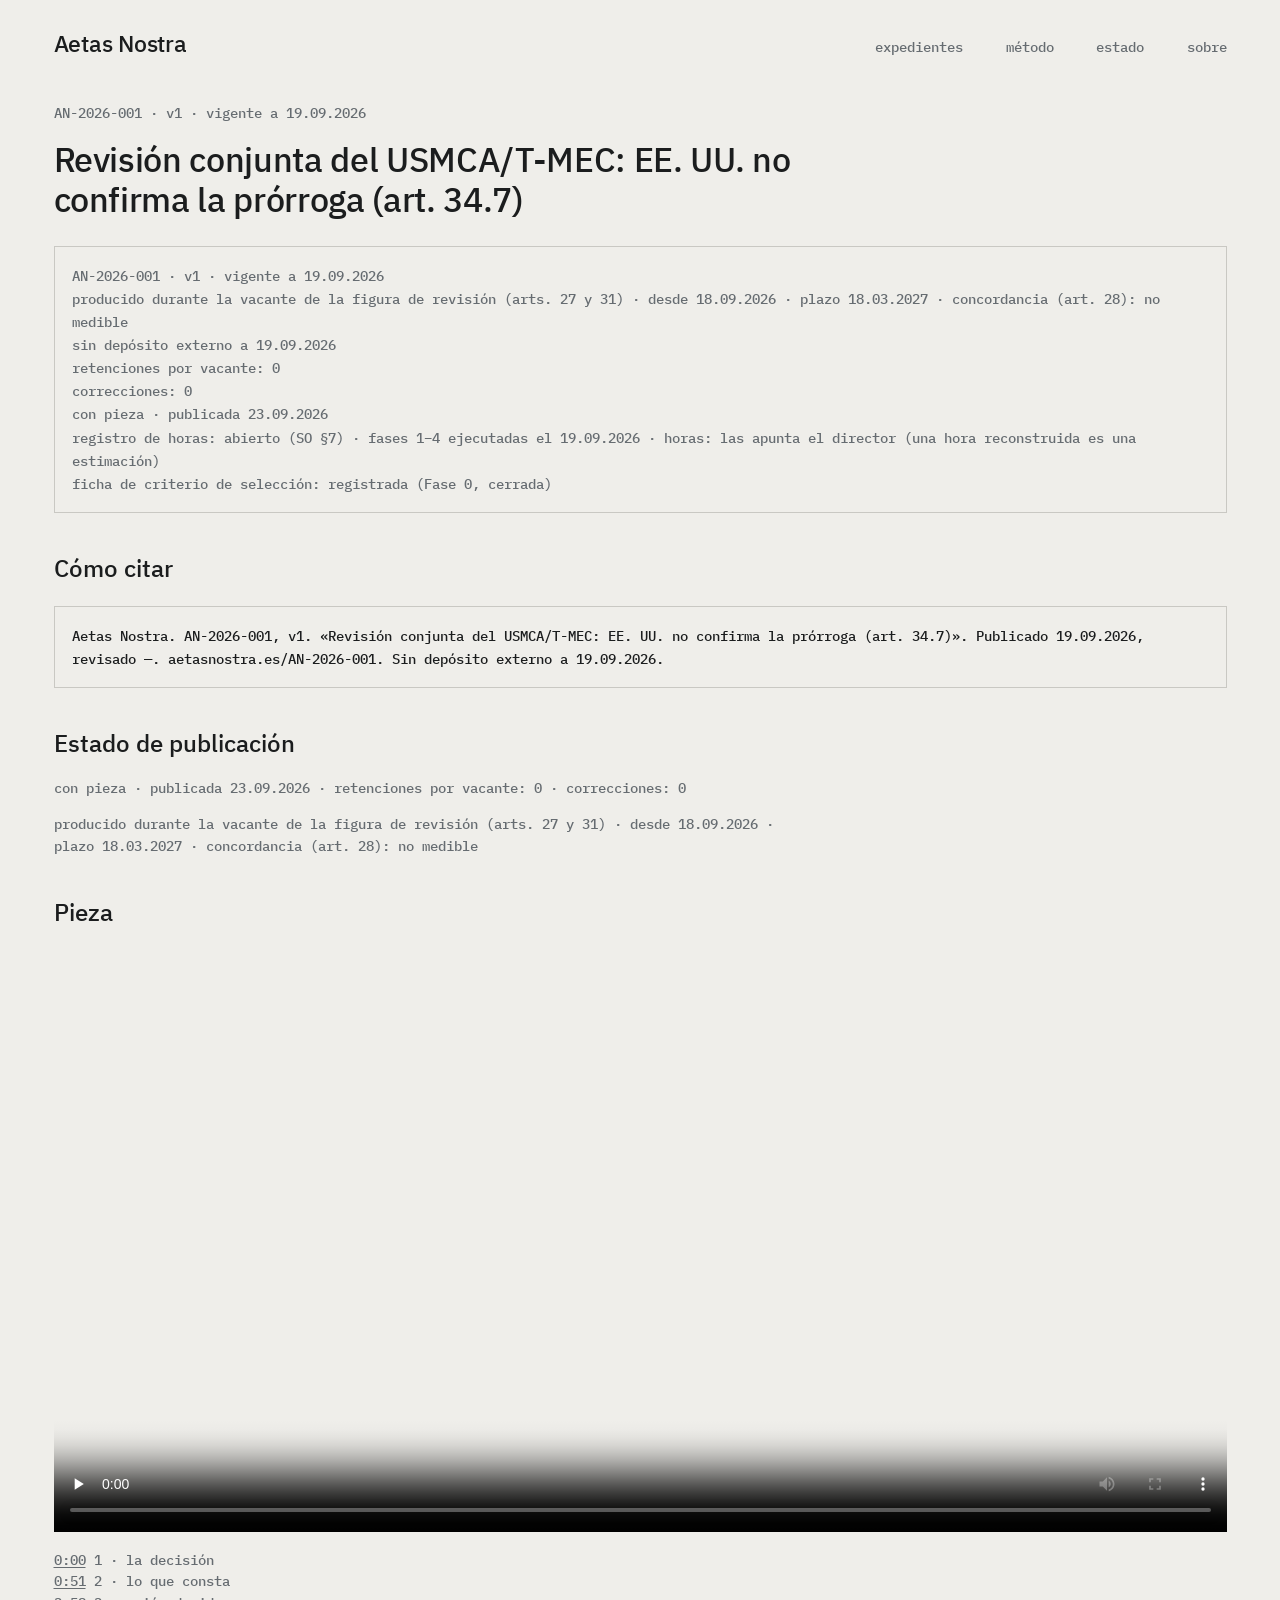
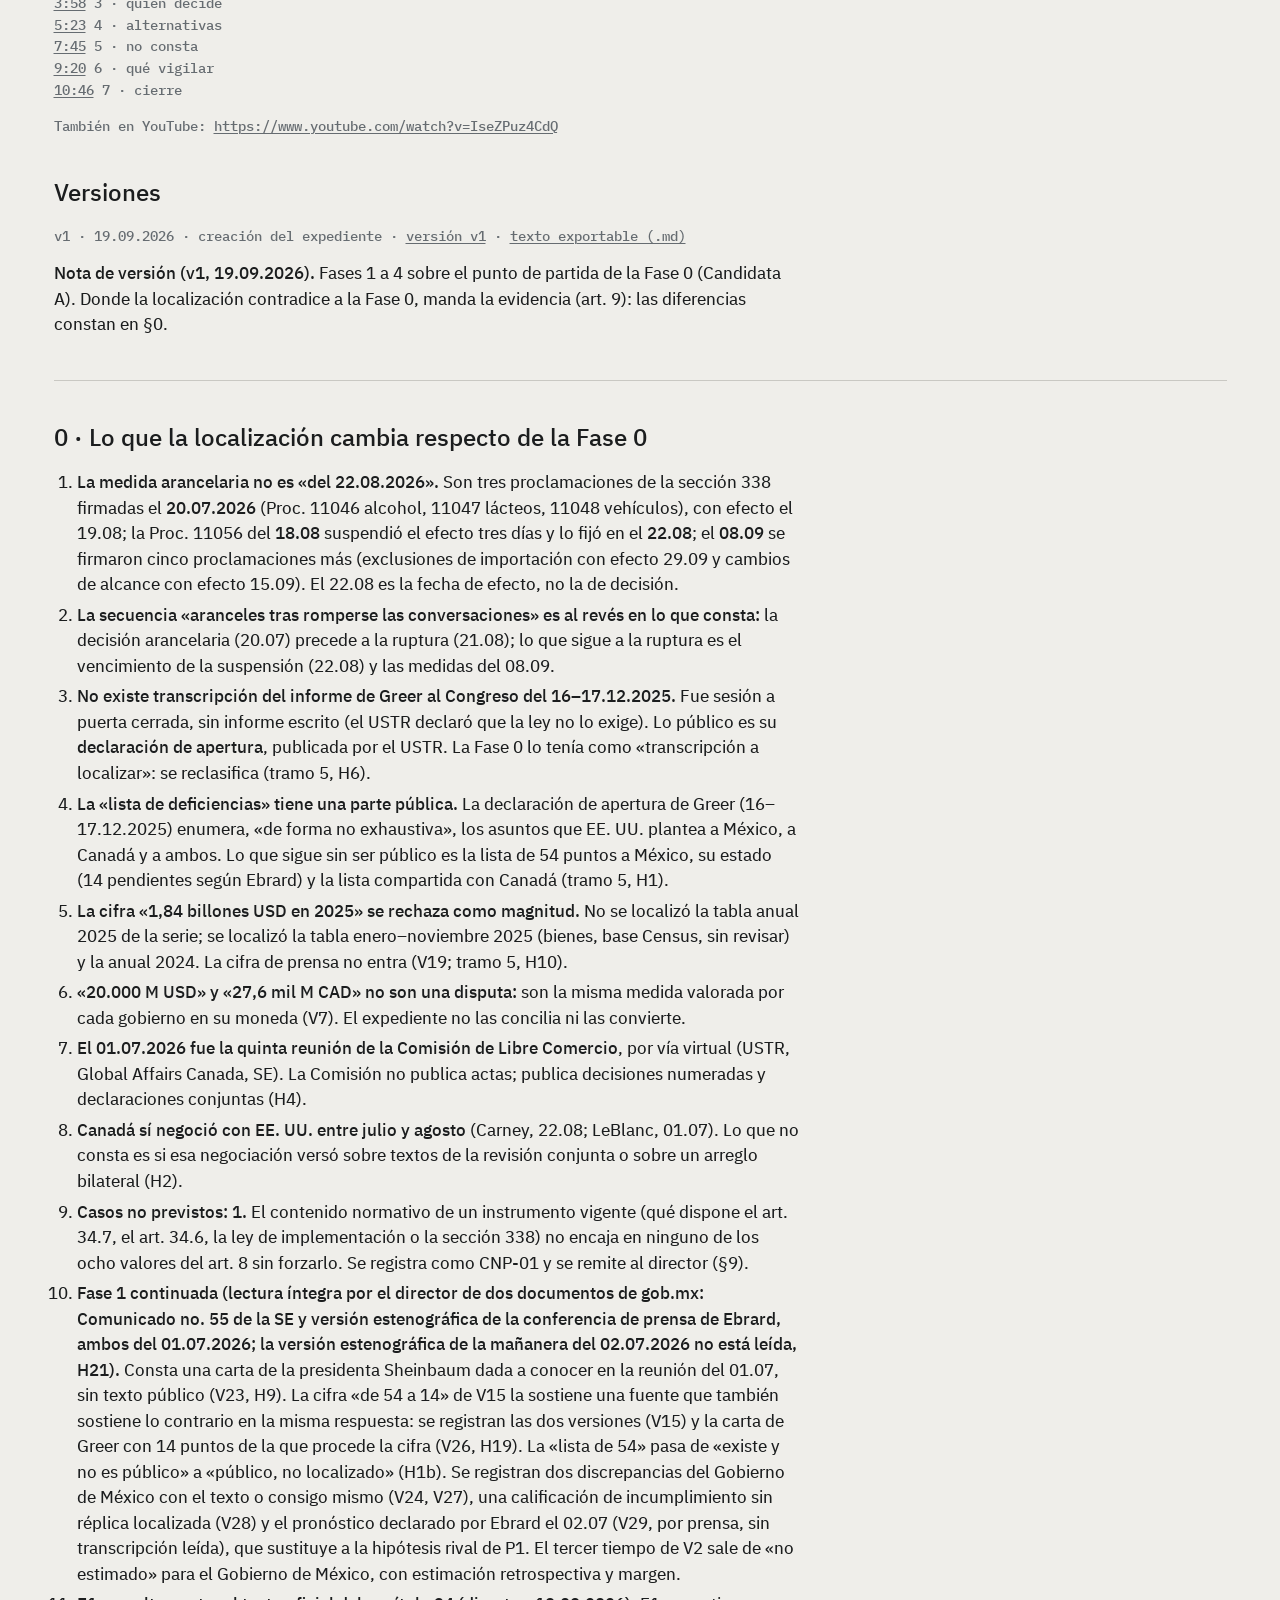
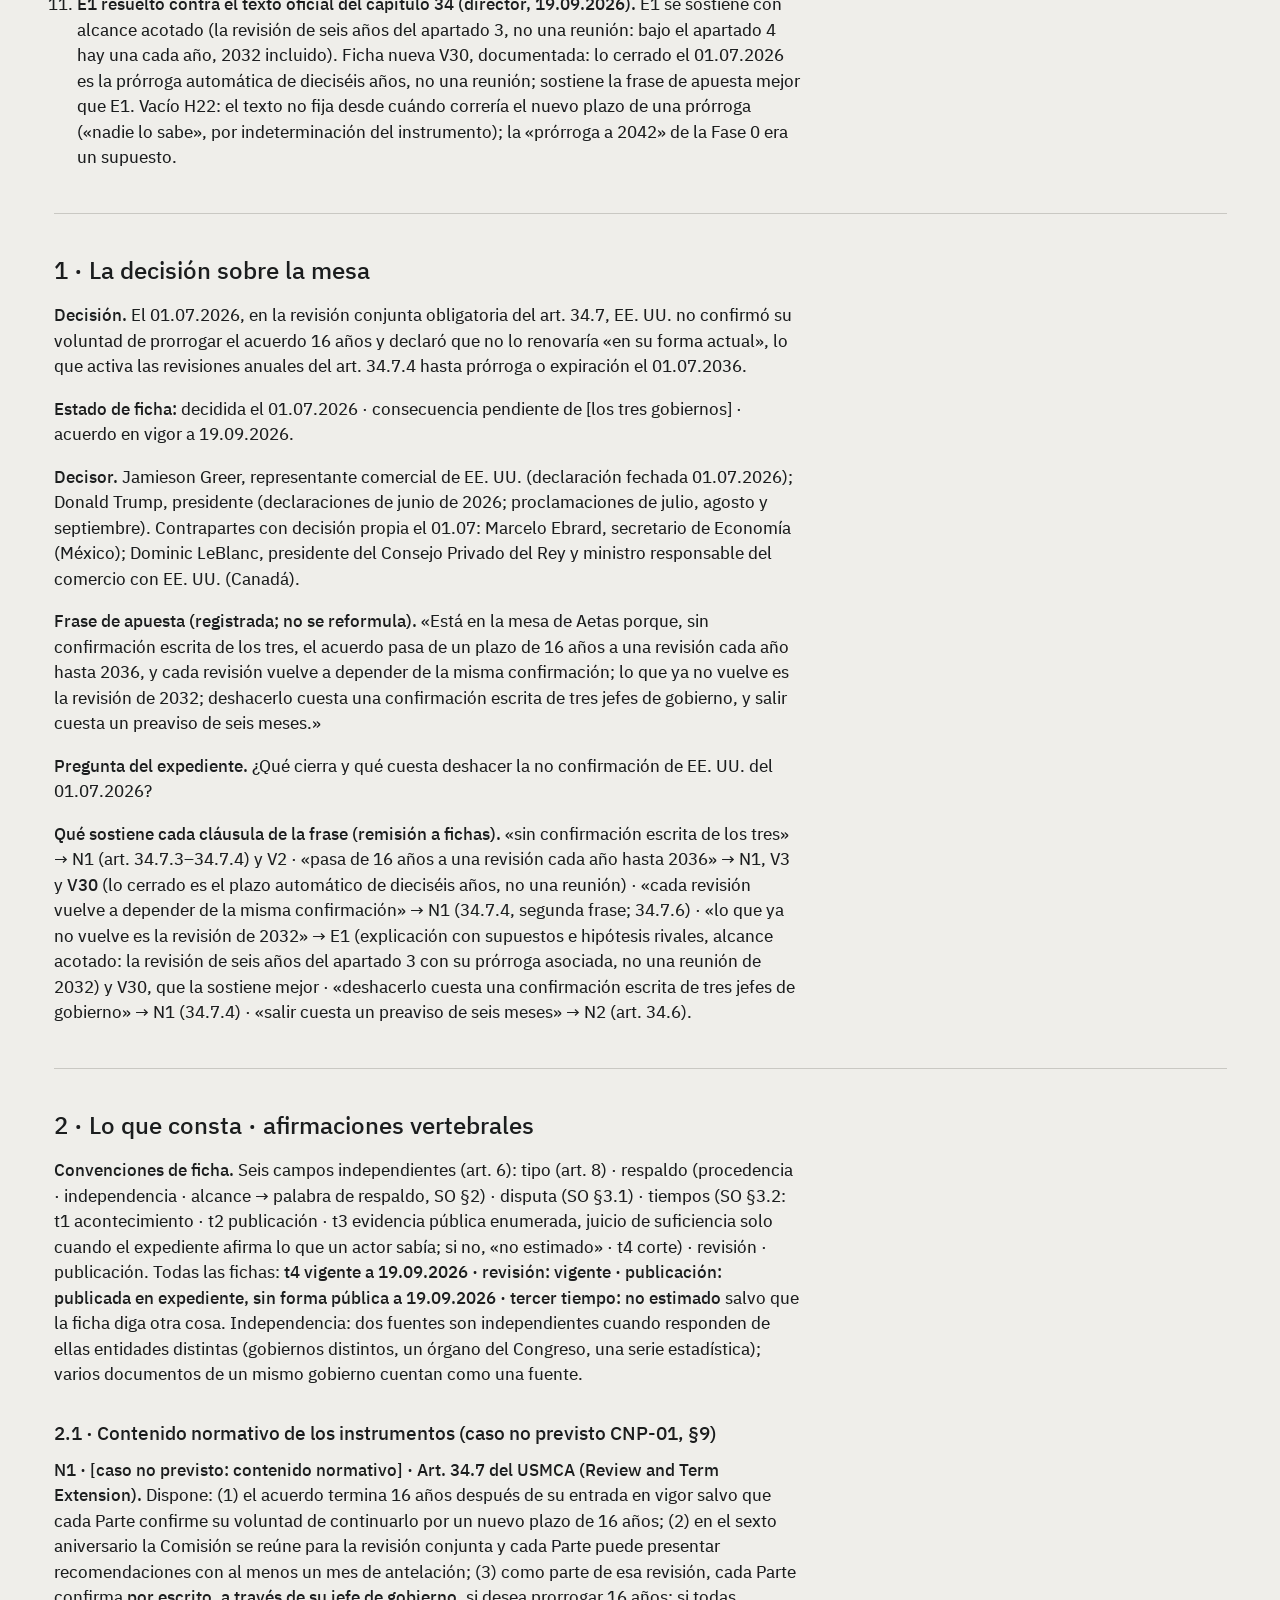
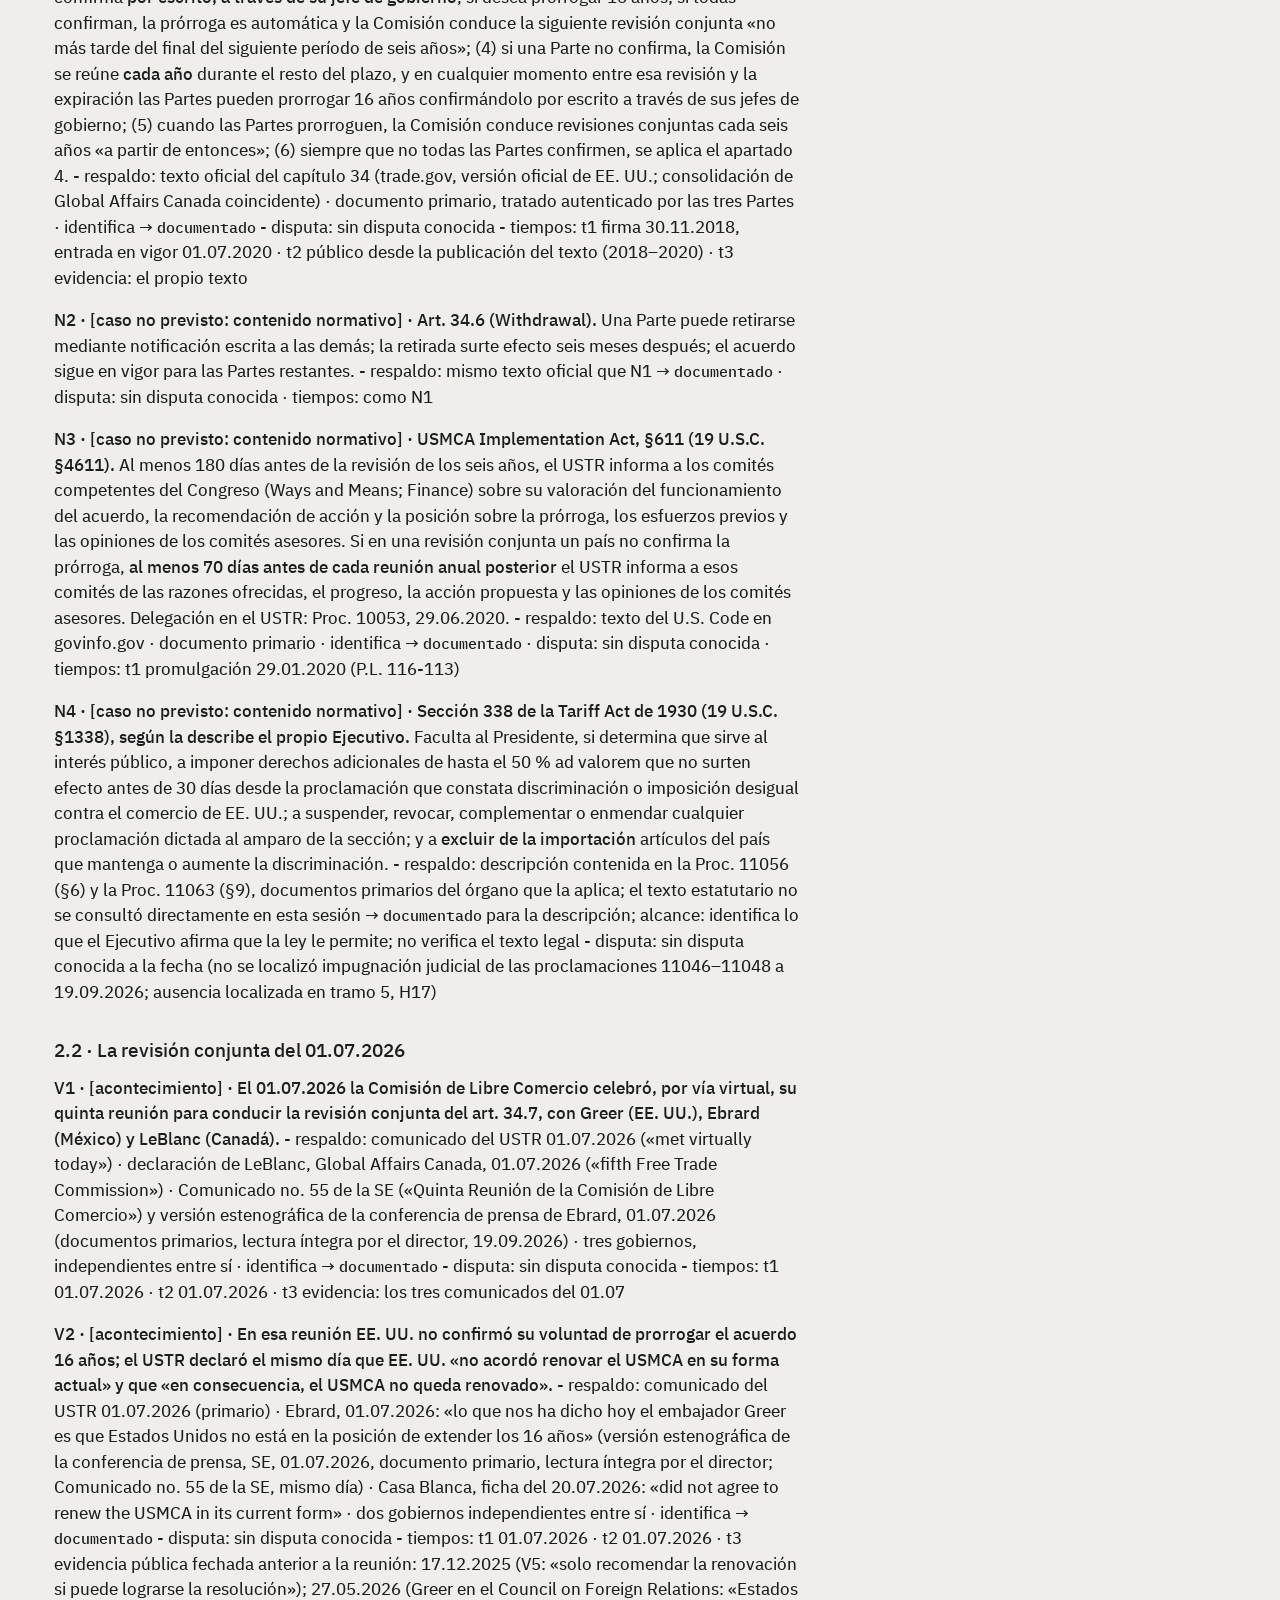
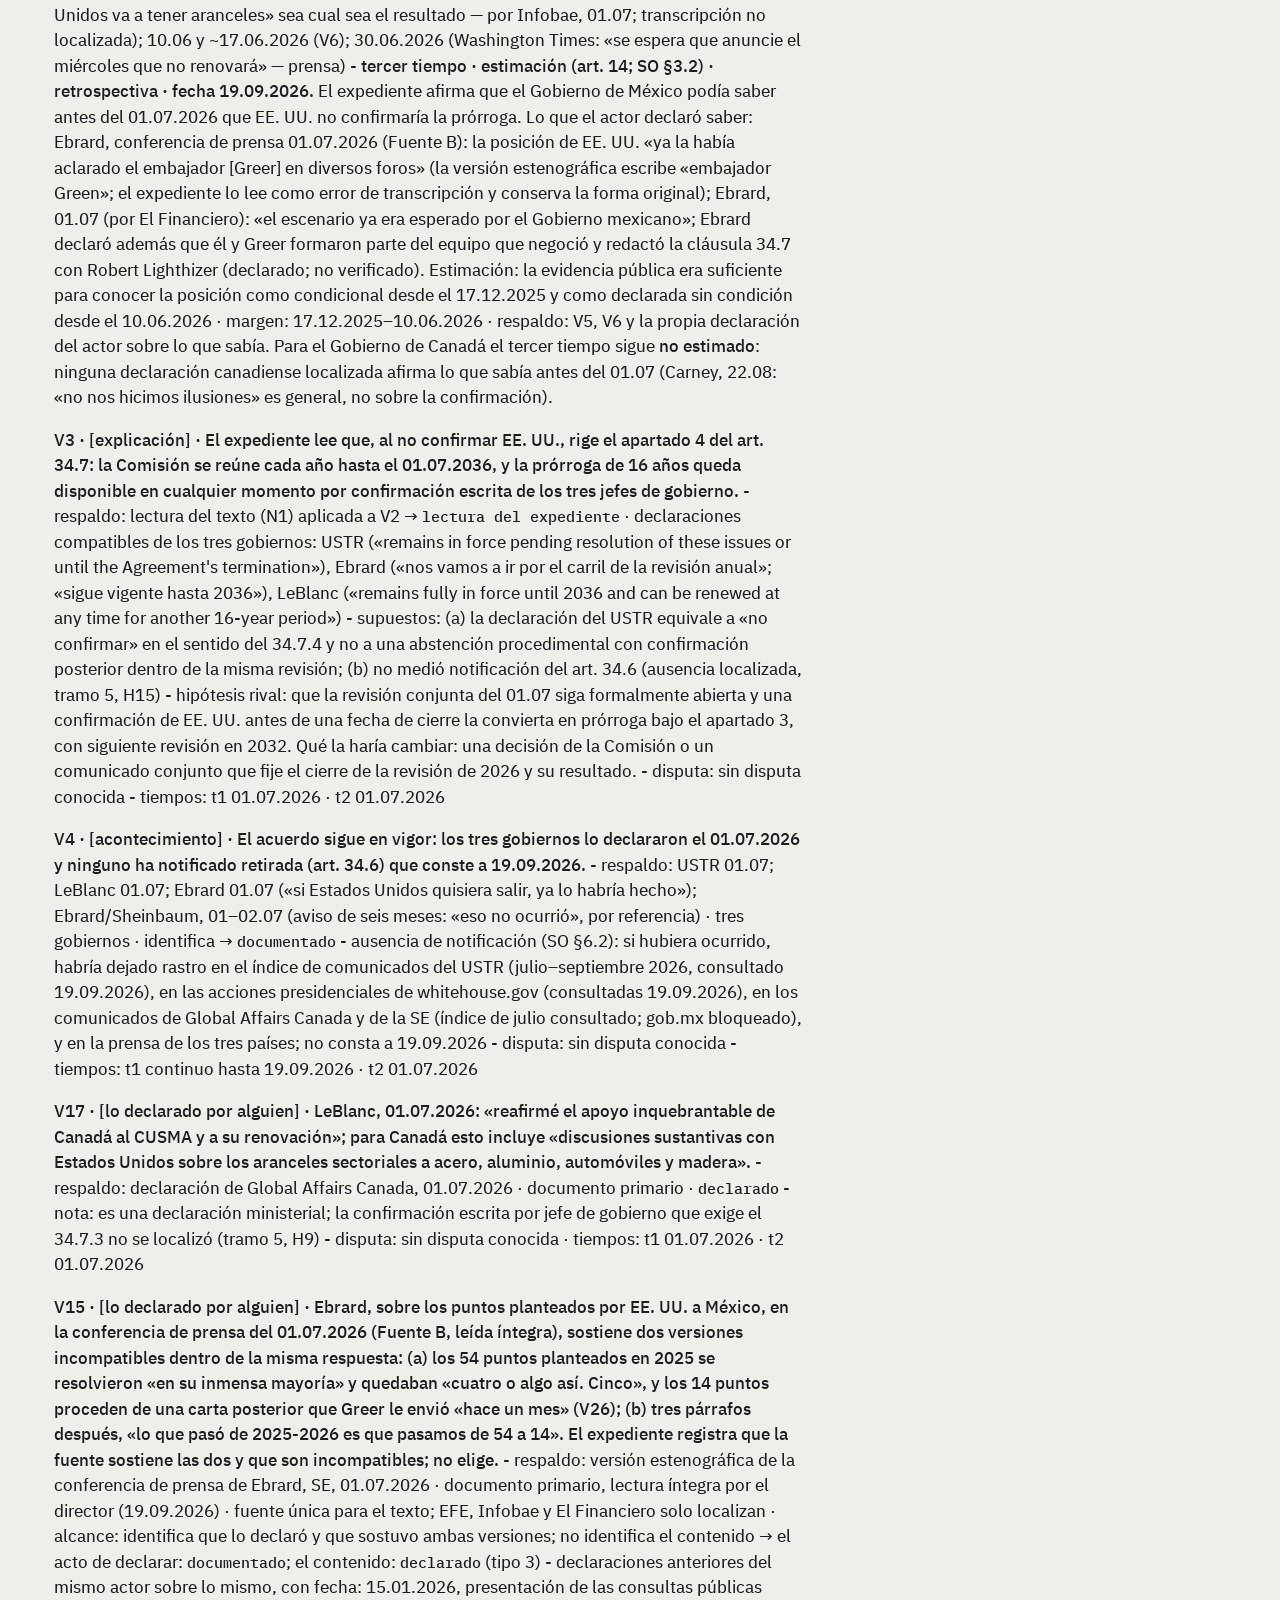
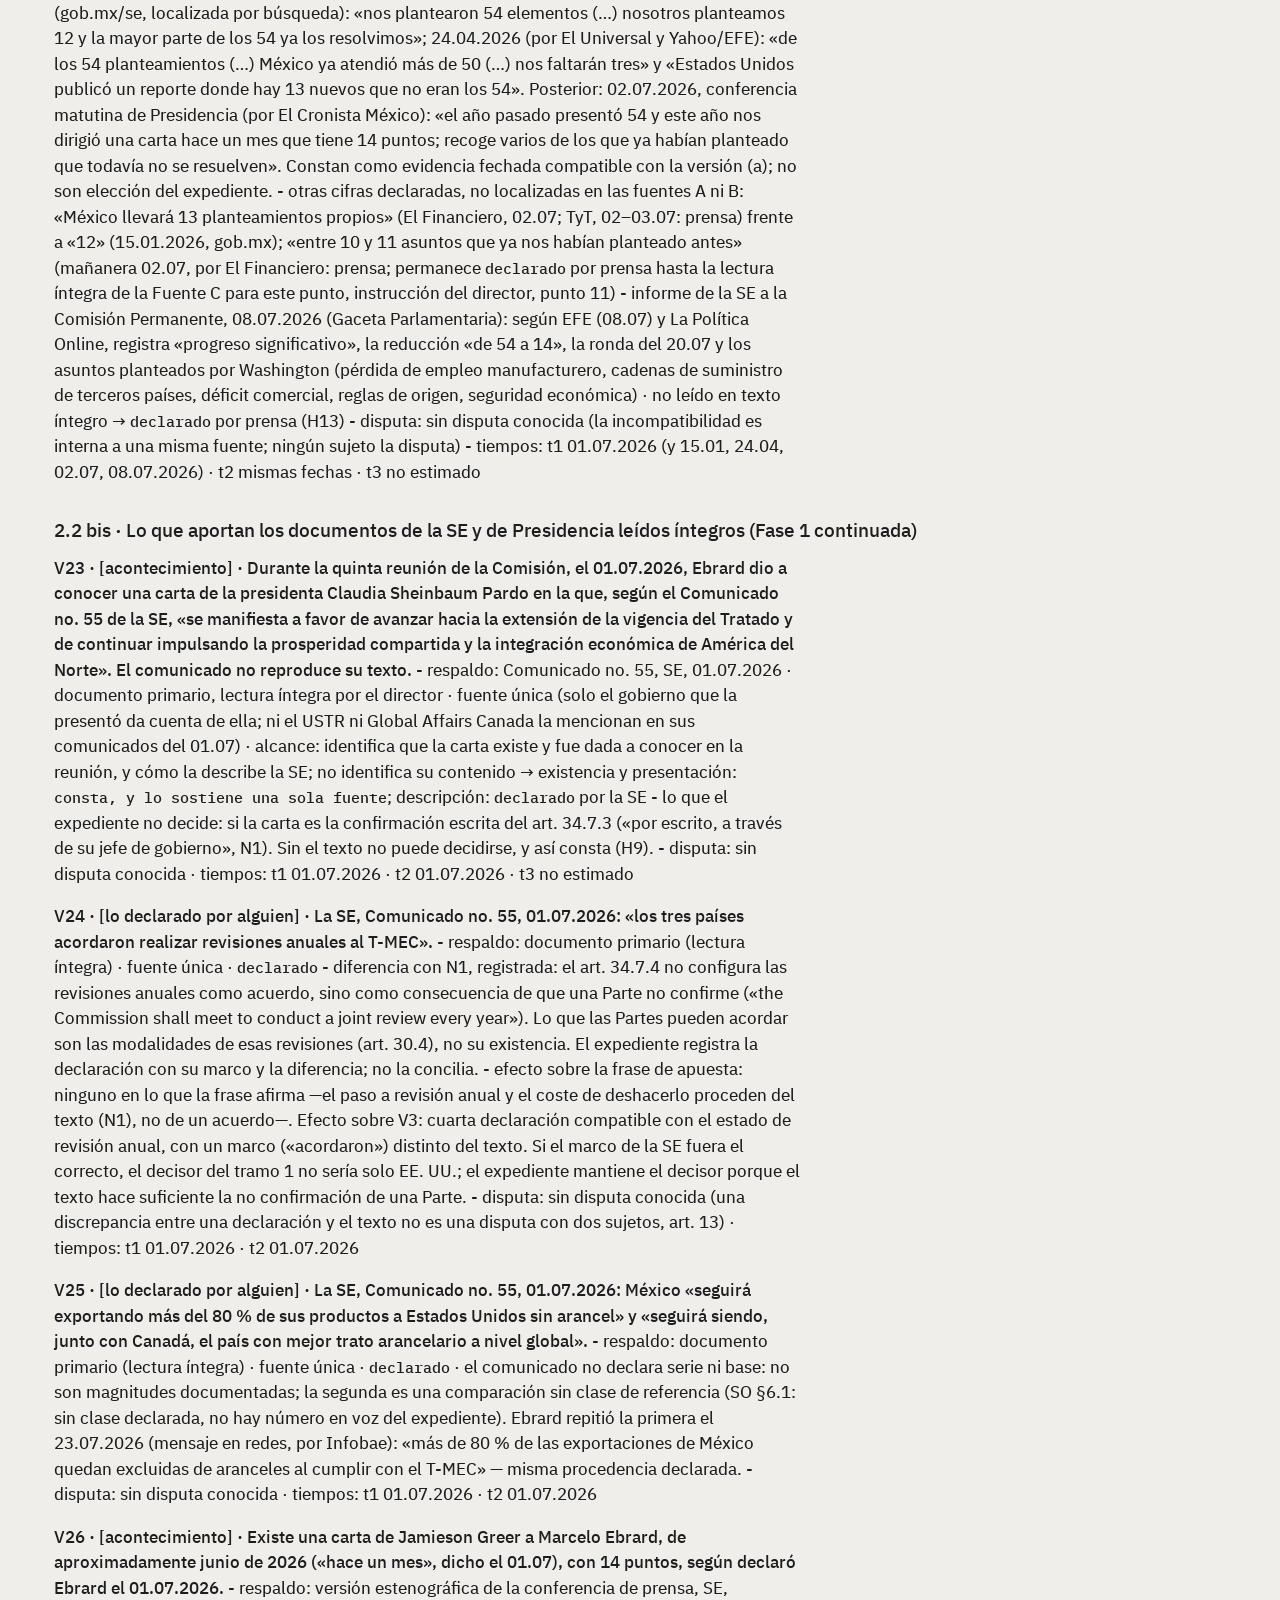
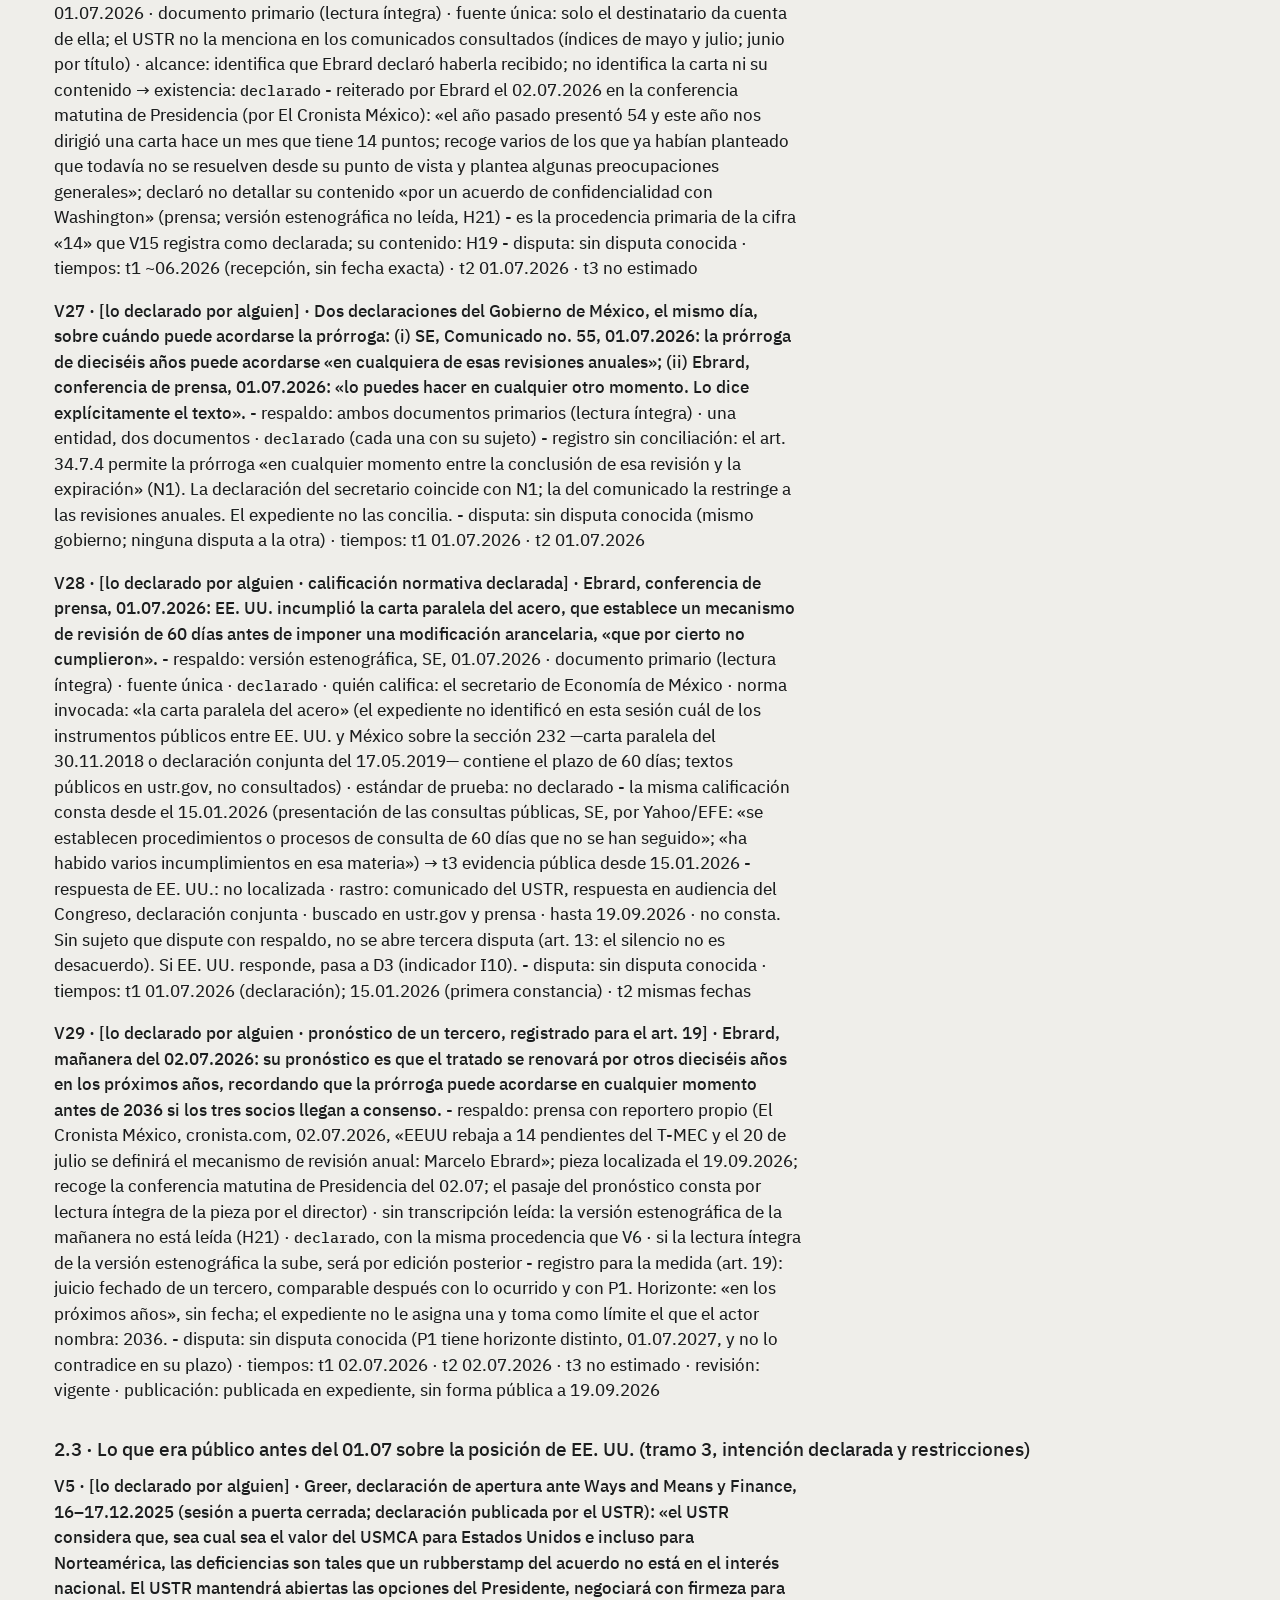
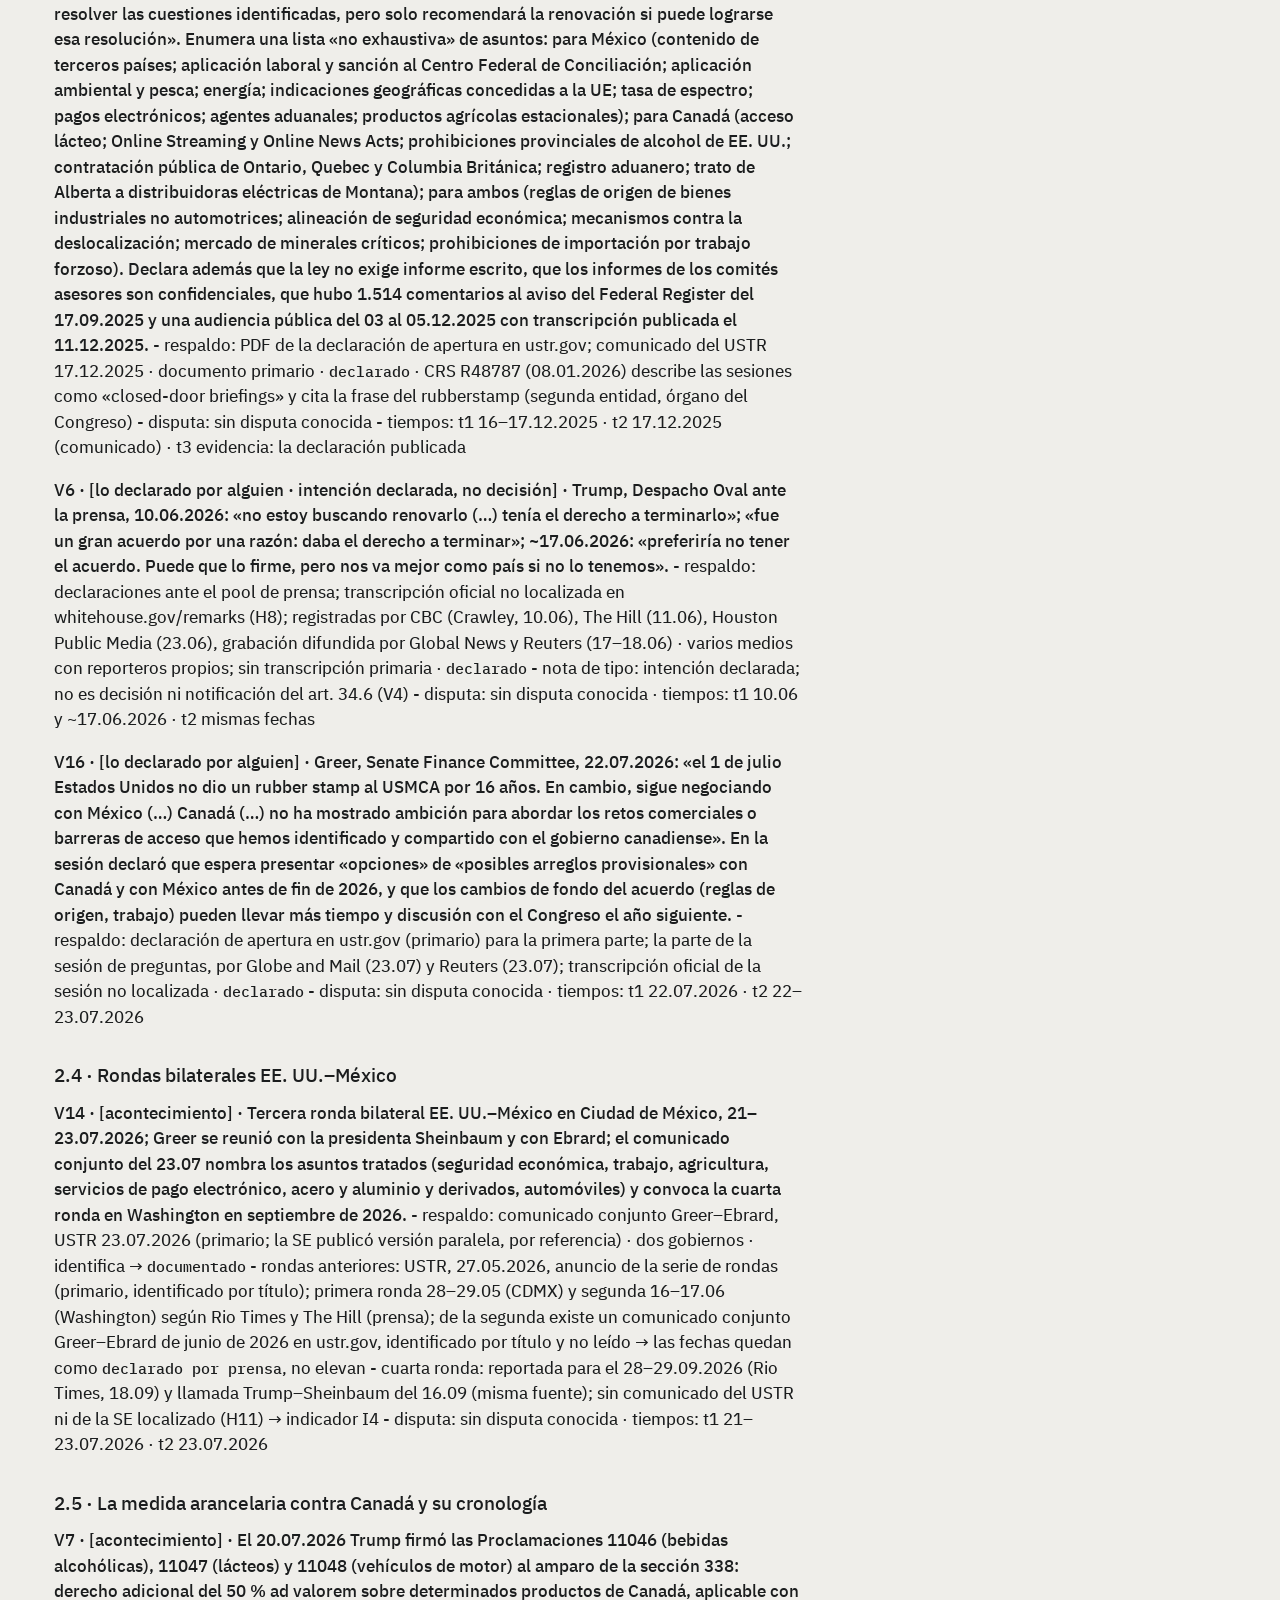
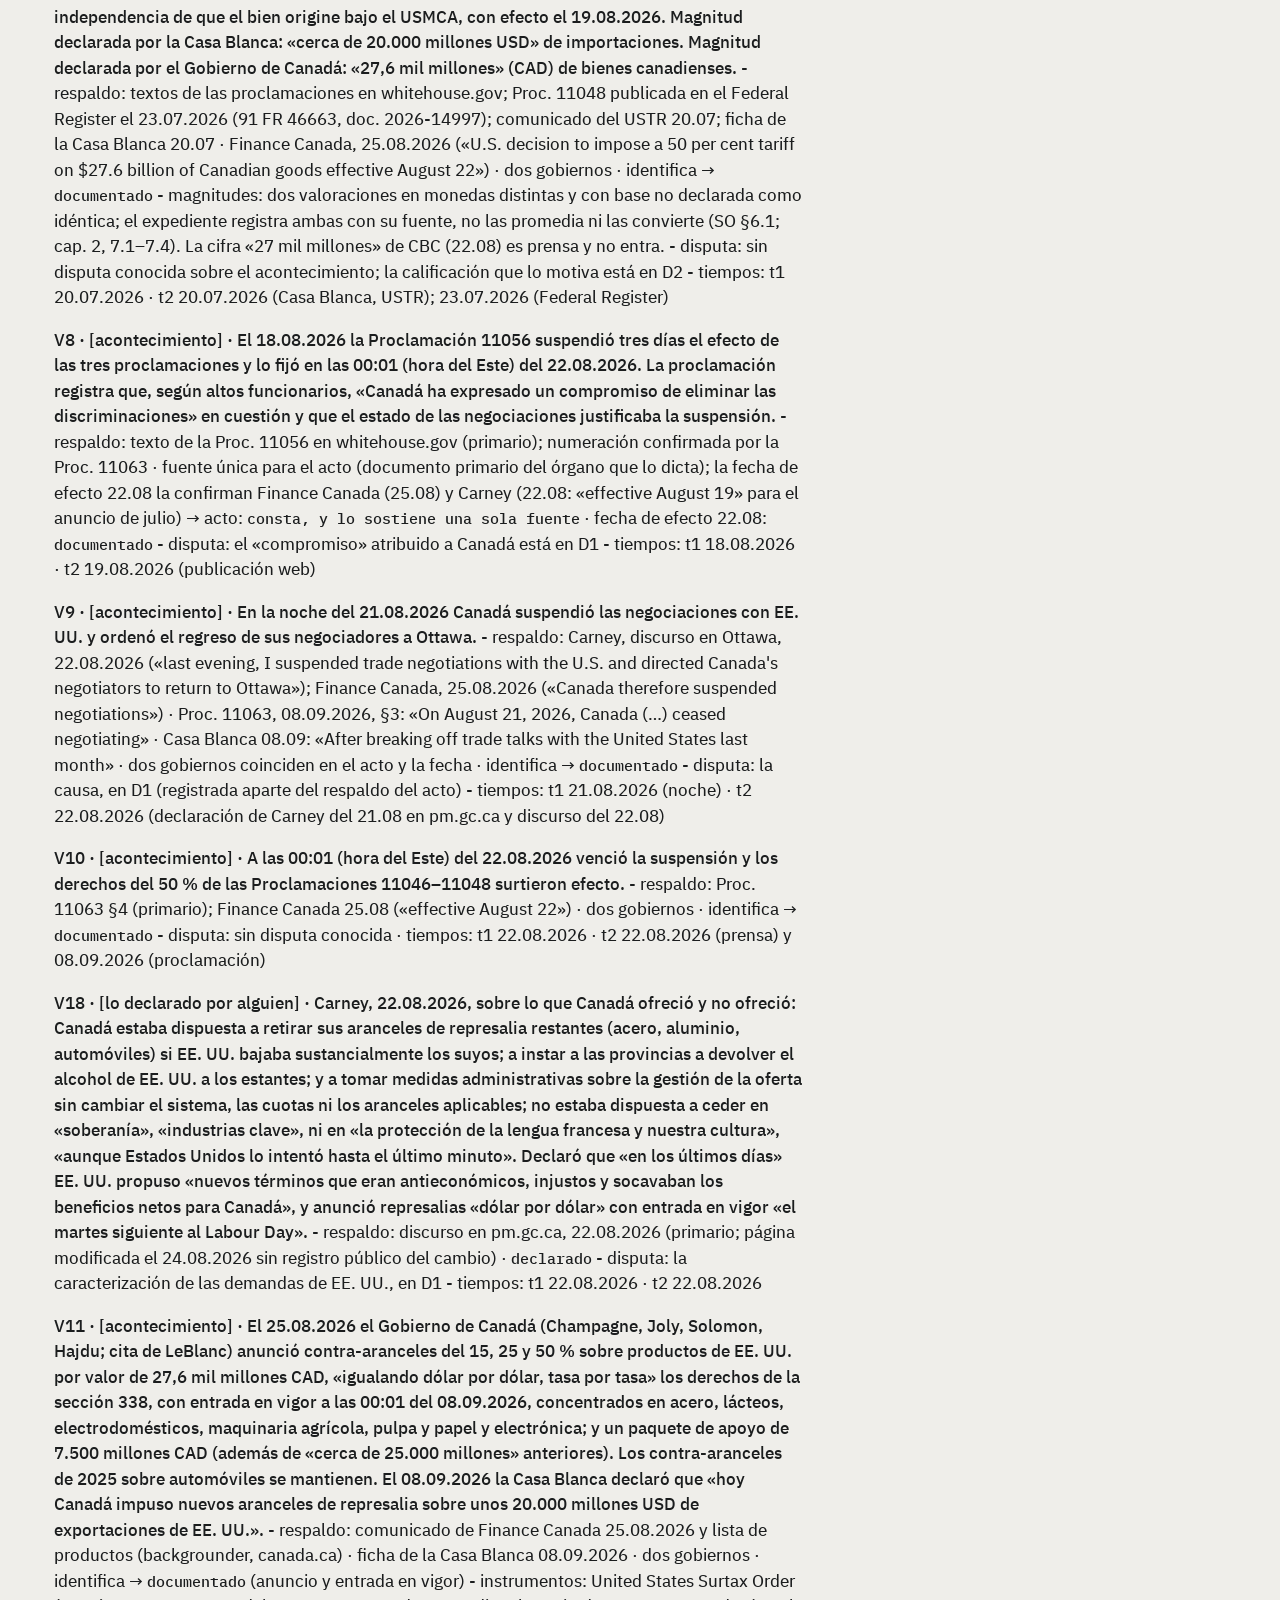
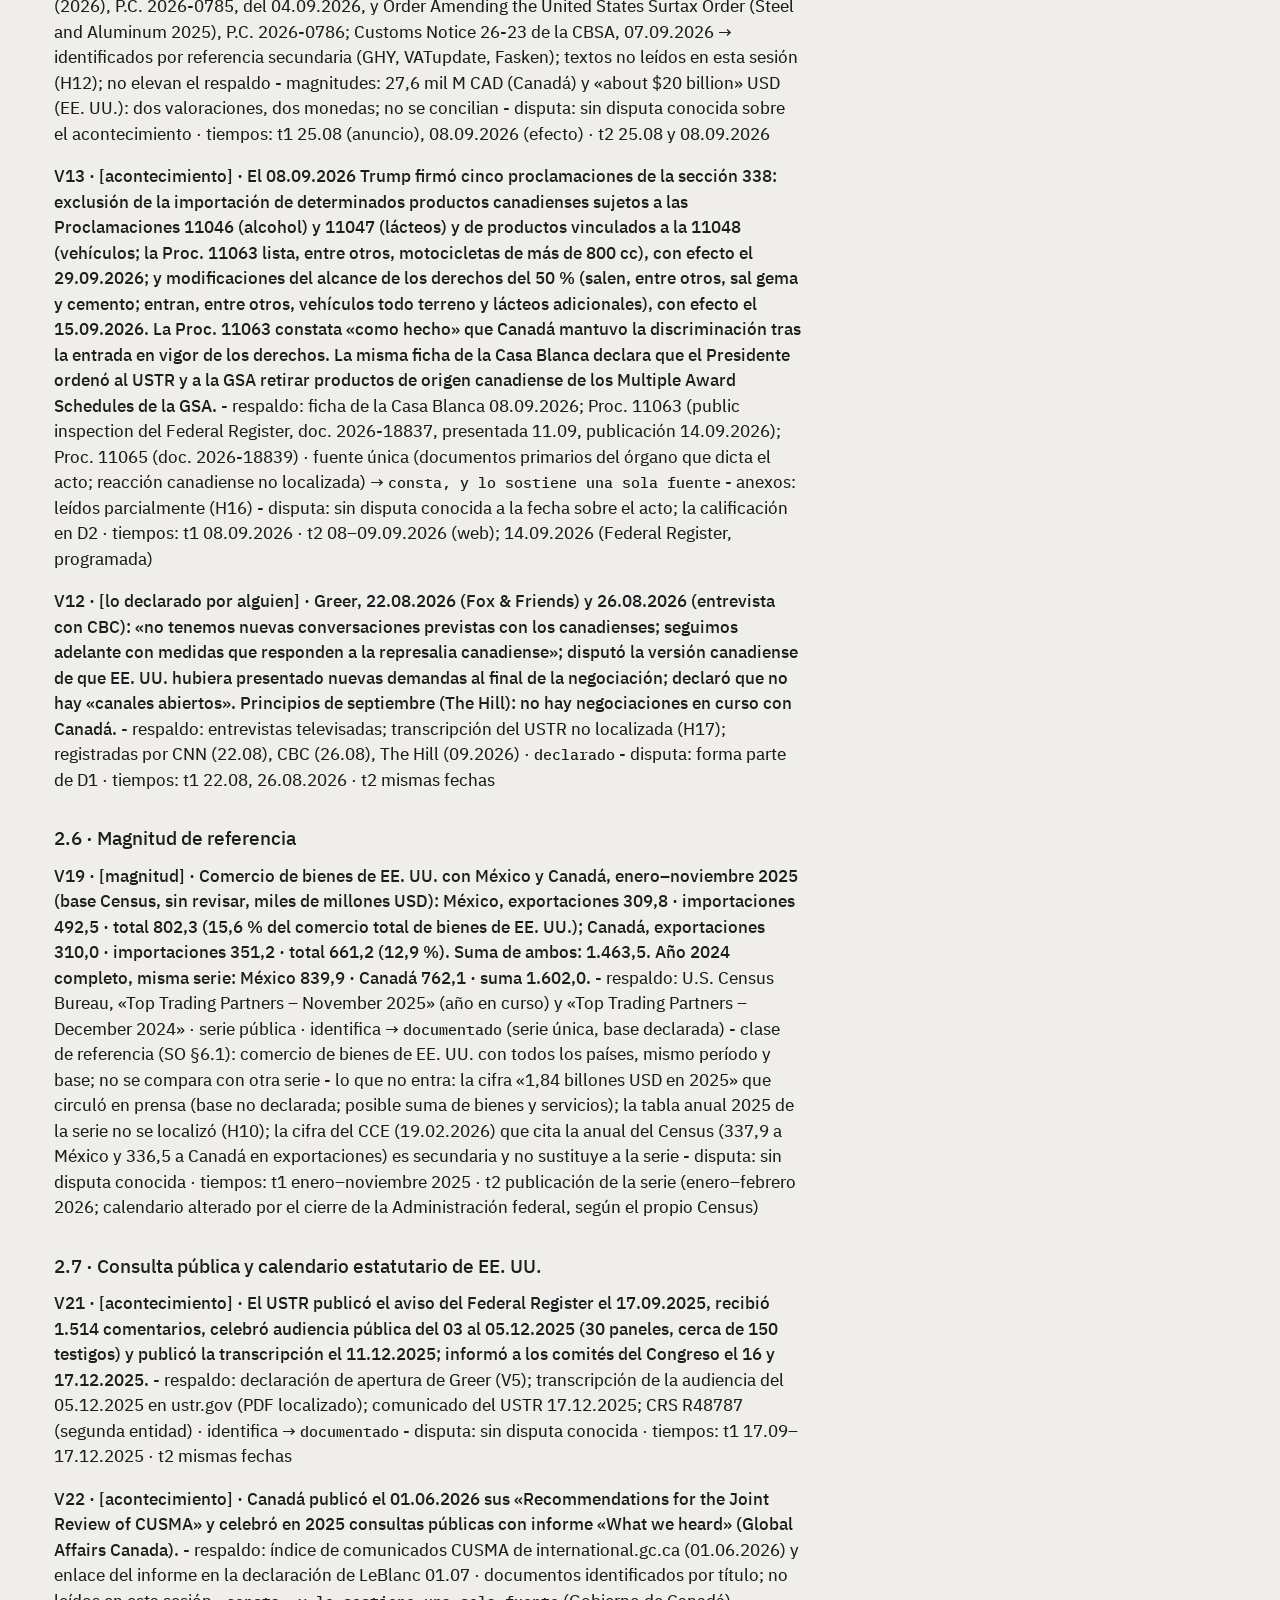
==== AN-2026-001/index.html @ 747e42dd "AN-2026-001: enlace a la pieza en YouTube Qué: [ENLACE] → https://www.youtube.com/watch?v=IseZPuz4Cd" ====
<!doctype html>
<html lang="es">
<head>
<meta charset="utf-8">
<meta name="viewport" content="width=device-width,initial-scale=1">
<title>AN-2026-001 · Revisión conjunta del USMCA/T-MEC: EE. UU. no confirma la prórroga (art. 34.7) · Aetas Nostra</title>
<meta name="description" content="Revisión conjunta del USMCA/T-MEC: EE. UU. no confirma la prórroga (art. 34.7)">
<link rel="canonical" href="https://aetasnostra.es/AN-2026-001/">
<meta property="og:title" content="Revisión conjunta del USMCA/T-MEC: EE. UU. no confirma la prórroga (art. 34.7)">
<meta property="og:description" content="El 01.07.2026, en la revisión conjunta obligatoria del art. 34.7, EE. UU. no confirmó su voluntad de prorrogar el acuerdo 16 años y declaró que no lo renovaría «en su forma actual», lo que activa las revisiones anuales del art. 34.7.4 hasta prórroga o expiración el 01.07.2036.">
<meta property="og:url" content="https://aetasnostra.es/AN-2026-001/">
<meta property="og:image" content="https://aetasnostra.es/AN-2026-001/AN-2026-001_v1_miniatura.png">
<link rel="icon" href="/favicon.ico" sizes="16x16 32x32 48x48">
<link rel="icon" href="/favicon.svg" type="image/svg+xml">
<link rel="apple-touch-icon" href="/apple-touch-icon-180.png">
<link rel="preload" href="/assets/fonts/IBMPlexSans-Text.woff2" as="font" type="font/woff2" crossorigin>
<link rel="preload" href="/assets/fonts/IBMPlexSans-Medium.woff2" as="font" type="font/woff2" crossorigin>
<link rel="preload" href="/assets/fonts/IBMPlexMono-Medium.woff2" as="font" type="font/woff2" crossorigin>
<style>
/* aetasnostra.es · v0.1 · 19.09.2026
   Tokens: página #EFEEEA · tinta #1B1D1E · aparato #666C71 (biblia #6A7075; oscurecido 4/255 por canal el 19.09.2026 para contraste 4,58:1 sobre página) · carmín #9A4448 (solo disputa, revisión, retención)
   Tipografía: IBM Plex Sans (afirma) · IBM Plex Mono (aparato). Servidas desde el propio dominio (cap. 5, 7.1). */

@font-face{font-family:"IBM Plex Sans";font-weight:450;font-style:normal;font-display:swap;src:url(/assets/fonts/IBMPlexSans-Text.woff2) format("woff2")}
@font-face{font-family:"IBM Plex Sans";font-weight:500;font-style:normal;font-display:swap;src:url(/assets/fonts/IBMPlexSans-Medium.woff2) format("woff2")}
@font-face{font-family:"IBM Plex Mono";font-weight:500;font-style:normal;font-display:swap;src:url(/assets/fonts/IBMPlexMono-Medium.woff2) format("woff2")}

:root{
  --pagina:#EFEEEA; --tinta:#1B1D1E; --aparato:#666C71; --carmin:#9A4448; --linea:#C9C8C3;
  --sans:"IBM Plex Sans",system-ui,-apple-system,"Segoe UI",Helvetica,Arial,sans-serif;
  --mono:"IBM Plex Mono",ui-monospace,Menlo,Consolas,monospace;
  --ancho:72rem; --margen:1.5rem;
}
*{box-sizing:border-box}
html{background:var(--pagina);color:var(--tinta);font-family:var(--sans);font-weight:450;font-size:17px;line-height:1.5;-webkit-text-size-adjust:100%}
body{margin:0;background:var(--pagina)}
a{color:inherit;text-decoration:underline;text-decoration-thickness:1px;text-underline-offset:.16em}
a:hover{text-decoration-thickness:2px}
img{max-width:100%;height:auto}

.cab{max-width:var(--ancho);margin:0 auto;padding:1.5rem var(--margen) 0;display:flex;justify-content:space-between;align-items:baseline;gap:1rem;flex-wrap:wrap}
.cab .marca{font-family:var(--sans);font-weight:500;font-size:1.35rem;letter-spacing:-.005em;text-decoration:none}
.cab nav{font-family:var(--mono);font-size:.82rem;color:var(--aparato);display:flex;gap:1.25rem;flex-wrap:wrap}
.cab nav a{text-decoration:none;margin-left:1.25rem}
.cab nav a:first-child{margin-left:0}
.cab nav a:hover{text-decoration:underline}

main{max-width:var(--ancho);margin:0 auto;padding:2.5rem var(--margen) 4rem}
.pie{max-width:var(--ancho);margin:0 auto;padding:2rem var(--margen) 3rem;border-top:1px solid var(--linea);font-family:var(--mono);font-size:.8rem;color:var(--aparato);display:flex;gap:1.25rem;flex-wrap:wrap;justify-content:space-between}

h1,h2,h3,h4{font-family:var(--sans);font-weight:500;line-height:1.2;margin:0 0 .75em}
h1{font-size:2rem;letter-spacing:-.01em;max-width:44rem}
h2{font-size:1.4rem;margin-top:2.5rem}
h3{font-size:1.1rem;margin-top:2rem}
h4{font-size:1rem;margin-top:1.5rem;font-weight:500}
p{margin:0 0 1em;max-width:44rem}
ul,ol{max-width:44rem;padding-left:1.4rem}
li{margin:.3em 0}
strong{font-weight:500}
blockquote{margin:1.5em 0;padding-left:1rem;border-left:2px solid var(--linea);color:var(--tinta)}
hr{border:0;border-top:1px solid var(--linea);margin:2.5rem 0}

.ap,code,pre,table,.ident,.ficha{font-family:var(--mono)}
.ap{font-size:.85rem;color:var(--aparato)}
.ident{font-size:.85rem;color:var(--aparato)}
code{font-size:.9em;background:transparent}
pre{font-size:.85rem;line-height:1.5;overflow-x:auto;padding:1rem;border:1px solid var(--linea);background:transparent;max-width:none;white-space:pre-wrap}
table{border-collapse:collapse;font-size:.85rem;line-height:1.45;display:block;overflow-x:auto;max-width:100%;margin:1.25em 0}
th,td{text-align:left;vertical-align:top;padding:.5rem .75rem .5rem 0;border-bottom:1px solid var(--linea)}
th{font-weight:500;color:var(--aparato)}

.def{font-size:1.25rem;font-weight:450;letter-spacing:0;line-height:1.5;max-width:44rem;margin:0 0 2.5rem}
.exp{border-top:1px solid var(--linea);padding:1rem 0}
.exp a{text-decoration:none;font-weight:500}
.exp a:hover{text-decoration:underline}
.exp .ap{display:block;margin-top:.25rem}

.cabecera-exp{font-family:var(--mono);font-size:.85rem;color:var(--aparato);line-height:1.6;border:1px solid var(--linea);padding:1rem;margin:0 0 2.5rem;white-space:pre-wrap}
.citar{border:1px solid var(--linea);padding:1rem;font-family:var(--mono);font-size:.85rem;line-height:1.6;white-space:pre-wrap;margin:1.5em 0}
.estado-lin{font-family:var(--mono);font-size:.85rem;color:var(--aparato)}

.carmin{color:var(--carmin)}
.retenido,.disputada,.revisada{font-family:var(--mono);color:var(--carmin)}

.aviso{font-family:var(--mono);font-size:.85rem;color:var(--aparato);border-top:1px solid var(--linea);border-bottom:1px solid var(--linea);padding:1rem 0;margin:2rem 0}

@media (max-width:640px){
  html{font-size:16px}
  h1{font-size:1.6rem}
  .cab{padding-top:1rem}
}
</style>
<meta name="robots" content="index,follow">
</head>
<body>
<header class="cab">
  <a class="marca" href="/">Aetas Nostra</a>
  <nav>
    <a href="/expedientes/">expedientes</a>
    <a href="/metodo/">método</a>
    <a href="/estado/">estado</a>
    <a href="/sobre/">sobre</a>
  </nav>
</header>
<main>

<p class="ident">AN-2026-001 · v1 · vigente a 19.09.2026</p>
<h1>Revisión conjunta del USMCA/T-MEC: EE. UU. no confirma la prórroga (art. 34.7)</h1>
<div class="cabecera-exp">AN-2026-001 · v1 · vigente a 19.09.2026
producido durante la vacante de la figura de revisión (arts. 27 y 31) · desde 18.09.2026 · plazo 18.03.2027 · concordancia (art. 28): no medible
sin depósito externo a 19.09.2026
retenciones por vacante: 0
correcciones: 0
con pieza · publicada 23.09.2026
registro de horas: abierto (SO §7) · fases 1–4 ejecutadas el 19.09.2026 · horas: las apunta el director (una hora reconstruida es una estimación)
ficha de criterio de selección: registrada (Fase 0, cerrada)</div>

<h2>Cómo citar</h2>
<div class="citar">Aetas Nostra. AN-2026-001, v1. «Revisión conjunta del USMCA/T-MEC: EE. UU. no confirma la prórroga (art. 34.7)». Publicado 19.09.2026, revisado —. aetasnostra.es/AN-2026-001. Sin depósito externo a 19.09.2026.</div>

<h2>Estado de publicación</h2>
<p class="estado-lin">con pieza · publicada 23.09.2026 · retenciones por vacante: 0 · correcciones: 0</p>
<p class="estado-lin">producido durante la vacante de la figura de revisión (arts. 27 y 31) · desde 18.09.2026 · plazo 18.03.2027 · concordancia (art. 28): no medible</p>

<h2>Pieza</h2>
<video id="pieza" controls preload="none" poster="AN-2026-001_v1_miniatura.png" src="AN-2026-001_v1_pieza.mp4" width="1280" height="720" style="display:block;width:100%;height:auto;margin:0 0 1rem"></video>
<p class="ap"><a href="AN-2026-001_v1_pieza.mp4#t=0" data-t="0">0:00</a> 1 · la decisión<br>
<a href="AN-2026-001_v1_pieza.mp4#t=51" data-t="51">0:51</a> 2 · lo que consta<br>
<a href="AN-2026-001_v1_pieza.mp4#t=238" data-t="238">3:58</a> 3 · quién decide<br>
<a href="AN-2026-001_v1_pieza.mp4#t=323" data-t="323">5:23</a> 4 · alternativas<br>
<a href="AN-2026-001_v1_pieza.mp4#t=465" data-t="465">7:45</a> 5 · no consta<br>
<a href="AN-2026-001_v1_pieza.mp4#t=560" data-t="560">9:20</a> 6 · qué vigilar<br>
<a href="AN-2026-001_v1_pieza.mp4#t=646" data-t="646">10:46</a> 7 · cierre</p>
<script>(function(){var v=document.getElementById('pieza');if(!v)return;[].forEach.call(document.querySelectorAll('a[data-t]'),function(a){a.addEventListener('click',function(e){e.preventDefault();v.currentTime=+a.getAttribute('data-t');var p=v.play();if(p&&p.catch)p.catch(function(){});v.scrollIntoView({block:'nearest'});});});})();</script>
<p class="ap">También en YouTube: <a href="https://www.youtube.com/watch?v=IseZPuz4CdQ">https://www.youtube.com/watch?v=IseZPuz4CdQ</a></p>

<h2>Versiones</h2>
<p class="ap">v1 · 19.09.2026 · creación del expediente · <a href="/AN-2026-001/v1/">versión v1</a> · <a href="/AN-2026-001/AN-2026-001_v1_expediente.md">texto exportable (.md)</a></p>

<p><strong>Nota de versión (v1, 19.09.2026).</strong> Fases 1 a 4 sobre el punto de partida de la Fase 0 (Candidata A). Donde la localización contradice a la Fase 0, manda la evidencia (art. 9): las diferencias constan en §0.</p>
<hr>
<h2>0 · Lo que la localización cambia respecto de la Fase 0</h2>
<ol>
<li><strong>La medida arancelaria no es «del 22.08.2026».</strong> Son tres proclamaciones de la sección 338 firmadas el <strong>20.07.2026</strong> (Proc. 11046 alcohol, 11047 lácteos, 11048 vehículos), con efecto el 19.08; la Proc. 11056 del <strong>18.08</strong> suspendió el efecto tres días y lo fijó en el <strong>22.08</strong>; el <strong>08.09</strong> se firmaron cinco proclamaciones más (exclusiones de importación con efecto 29.09 y cambios de alcance con efecto 15.09). El 22.08 es la fecha de efecto, no la de decisión.</li>
<li><strong>La secuencia «aranceles tras romperse las conversaciones» es al revés en lo que consta:</strong> la decisión arancelaria (20.07) precede a la ruptura (21.08); lo que sigue a la ruptura es el vencimiento de la suspensión (22.08) y las medidas del 08.09.</li>
<li><strong>No existe transcripción del informe de Greer al Congreso del 16–17.12.2025.</strong> Fue sesión a puerta cerrada, sin informe escrito (el USTR declaró que la ley no lo exige). Lo público es su <strong>declaración de apertura</strong>, publicada por el USTR. La Fase 0 lo tenía como «transcripción a localizar»: se reclasifica (tramo 5, H6).</li>
<li><strong>La «lista de deficiencias» tiene una parte pública.</strong> La declaración de apertura de Greer (16–17.12.2025) enumera, «de forma no exhaustiva», los asuntos que EE. UU. plantea a México, a Canadá y a ambos. Lo que sigue sin ser público es la lista de 54 puntos a México, su estado (14 pendientes según Ebrard) y la lista compartida con Canadá (tramo 5, H1).</li>
<li><strong>La cifra «1,84 billones USD en 2025» se rechaza como magnitud.</strong> No se localizó la tabla anual 2025 de la serie; se localizó la tabla enero–noviembre 2025 (bienes, base Census, sin revisar) y la anual 2024. La cifra de prensa no entra (V19; tramo 5, H10).</li>
<li><strong>«20.000 M USD» y «27,6 mil M CAD» no son una disputa:</strong> son la misma medida valorada por cada gobierno en su moneda (V7). El expediente no las concilia ni las convierte.</li>
<li><strong>El 01.07.2026 fue la quinta reunión de la Comisión de Libre Comercio</strong>, por vía virtual (USTR, Global Affairs Canada, SE). La Comisión no publica actas; publica decisiones numeradas y declaraciones conjuntas (H4).</li>
<li><strong>Canadá sí negoció con EE. UU. entre julio y agosto</strong> (Carney, 22.08; LeBlanc, 01.07). Lo que no consta es si esa negociación versó sobre textos de la revisión conjunta o sobre un arreglo bilateral (H2).</li>
<li><strong>Casos no previstos: 1.</strong> El contenido normativo de un instrumento vigente (qué dispone el art. 34.7, el art. 34.6, la ley de implementación o la sección 338) no encaja en ninguno de los ocho valores del art. 8 sin forzarlo. Se registra como CNP-01 y se remite al director (§9).</li>
<li><strong>Fase 1 continuada (lectura íntegra por el director de dos documentos de gob.mx: Comunicado no. 55 de la SE y versión estenográfica de la conferencia de prensa de Ebrard, ambos del 01.07.2026; la versión estenográfica de la mañanera del 02.07.2026 no está leída, H21).</strong> Consta una carta de la presidenta Sheinbaum dada a conocer en la reunión del 01.07, sin texto público (V23, H9). La cifra «de 54 a 14» de V15 la sostiene una fuente que también sostiene lo contrario en la misma respuesta: se registran las dos versiones (V15) y la carta de Greer con 14 puntos de la que procede la cifra (V26, H19). La «lista de 54» pasa de «existe y no es público» a «público, no localizado» (H1b). Se registran dos discrepancias del Gobierno de México con el texto o consigo mismo (V24, V27), una calificación de incumplimiento sin réplica localizada (V28) y el pronóstico declarado por Ebrard el 02.07 (V29, por prensa, sin transcripción leída), que sustituye a la hipótesis rival de P1. El tercer tiempo de V2 sale de «no estimado» para el Gobierno de México, con estimación retrospectiva y margen.</li>
<li><strong>E1 resuelto contra el texto oficial del capítulo 34 (director, 19.09.2026).</strong> E1 se sostiene con alcance acotado (la revisión de seis años del apartado 3, no una reunión: bajo el apartado 4 hay una cada año, 2032 incluido). Ficha nueva V30, documentada: lo cerrado el 01.07.2026 es la prórroga automática de dieciséis años, no una reunión; sostiene la frase de apuesta mejor que E1. Vacío H22: el texto no fija desde cuándo correría el nuevo plazo de una prórroga («nadie lo sabe», por indeterminación del instrumento); la «prórroga a 2042» de la Fase 0 era un supuesto.</li>
</ol>
<hr>
<h2>1 · La decisión sobre la mesa</h2>
<p><strong>Decisión.</strong> El 01.07.2026, en la revisión conjunta obligatoria del art. 34.7, EE. UU. no confirmó su voluntad de prorrogar el acuerdo 16 años y declaró que no lo renovaría «en su forma actual», lo que activa las revisiones anuales del art. 34.7.4 hasta prórroga o expiración el 01.07.2036.</p>
<p><strong>Estado de ficha:</strong> decidida el 01.07.2026 · consecuencia pendiente de [los tres gobiernos] · acuerdo en vigor a 19.09.2026.</p>
<p><strong>Decisor.</strong> Jamieson Greer, representante comercial de EE. UU. (declaración fechada 01.07.2026); Donald Trump, presidente (declaraciones de junio de 2026; proclamaciones de julio, agosto y septiembre). Contrapartes con decisión propia el 01.07: Marcelo Ebrard, secretario de Economía (México); Dominic LeBlanc, presidente del Consejo Privado del Rey y ministro responsable del comercio con EE. UU. (Canadá).</p>
<p><strong>Frase de apuesta (registrada; no se reformula).</strong> «Está en la mesa de Aetas porque, sin confirmación escrita de los tres, el acuerdo pasa de un plazo de 16 años a una revisión cada año hasta 2036, y cada revisión vuelve a depender de la misma confirmación; lo que ya no vuelve es la revisión de 2032; deshacerlo cuesta una confirmación escrita de tres jefes de gobierno, y salir cuesta un preaviso de seis meses.»</p>
<p><strong>Pregunta del expediente.</strong> ¿Qué cierra y qué cuesta deshacer la no confirmación de EE. UU. del 01.07.2026?</p>
<p><strong>Qué sostiene cada cláusula de la frase (remisión a fichas).</strong> «sin confirmación escrita de los tres» → N1 (art. 34.7.3–34.7.4) y V2 · «pasa de 16 años a una revisión cada año hasta 2036» → N1, V3 y <strong>V30</strong> (lo cerrado es el plazo automático de dieciséis años, no una reunión) · «cada revisión vuelve a depender de la misma confirmación» → N1 (34.7.4, segunda frase; 34.7.6) · «lo que ya no vuelve es la revisión de 2032» → E1 (explicación con supuestos e hipótesis rivales, alcance acotado: la revisión de seis años del apartado 3 con su prórroga asociada, no una reunión de 2032) y V30, que la sostiene mejor · «deshacerlo cuesta una confirmación escrita de tres jefes de gobierno» → N1 (34.7.4) · «salir cuesta un preaviso de seis meses» → N2 (art. 34.6).</p>
<hr>
<h2>2 · Lo que consta · afirmaciones vertebrales</h2>
<p><strong>Convenciones de ficha.</strong> Seis campos independientes (art. 6): tipo (art. 8) · respaldo (procedencia · independencia · alcance → palabra de respaldo, SO §2) · disputa (SO §3.1) · tiempos (SO §3.2: t1 acontecimiento · t2 publicación · t3 evidencia pública enumerada, juicio de suficiencia solo cuando el expediente afirma lo que un actor sabía; si no, «no estimado» · t4 corte) · revisión · publicación. Todas las fichas: <strong>t4 vigente a 19.09.2026 · revisión: vigente · publicación: publicada en expediente, sin forma pública a 19.09.2026 · tercer tiempo: no estimado</strong> salvo que la ficha diga otra cosa. Independencia: dos fuentes son independientes cuando responden de ellas entidades distintas (gobiernos distintos, un órgano del Congreso, una serie estadística); varios documentos de un mismo gobierno cuentan como una fuente.</p>
<h3>2.1 · Contenido normativo de los instrumentos (caso no previsto CNP-01, §9)</h3>
<p><strong>N1 · [caso no previsto: contenido normativo] · Art. 34.7 del USMCA (Review and Term Extension).</strong>
Dispone: (1) el acuerdo termina 16 años después de su entrada en vigor salvo que cada Parte confirme su voluntad de continuarlo por un nuevo plazo de 16 años; (2) en el sexto aniversario la Comisión se reúne para la revisión conjunta y cada Parte puede presentar recomendaciones con al menos un mes de antelación; (3) como parte de esa revisión, cada Parte confirma <strong>por escrito, a través de su jefe de gobierno</strong>, si desea prorrogar 16 años; si todas confirman, la prórroga es automática y la Comisión conduce la siguiente revisión conjunta «no más tarde del final del siguiente período de seis años»; (4) si una Parte no confirma, la Comisión se reúne <strong>cada año</strong> durante el resto del plazo, y en cualquier momento entre esa revisión y la expiración las Partes pueden prorrogar 16 años confirmándolo por escrito a través de sus jefes de gobierno; (5) cuando las Partes prorroguen, la Comisión conduce revisiones conjuntas cada seis años «a partir de entonces»; (6) siempre que no todas las Partes confirmen, se aplica el apartado 4.
- respaldo: texto oficial del capítulo 34 (trade.gov, versión oficial de EE. UU.; consolidación de Global Affairs Canada coincidente) · documento primario, tratado autenticado por las tres Partes · identifica → <code>documentado</code>
- disputa: sin disputa conocida
- tiempos: t1 firma 30.11.2018, entrada en vigor 01.07.2020 · t2 público desde la publicación del texto (2018–2020) · t3 evidencia: el propio texto</p>
<p><strong>N2 · [caso no previsto: contenido normativo] · Art. 34.6 (Withdrawal).</strong> Una Parte puede retirarse mediante notificación escrita a las demás; la retirada surte efecto seis meses después; el acuerdo sigue en vigor para las Partes restantes.
- respaldo: mismo texto oficial que N1 → <code>documentado</code> · disputa: sin disputa conocida · tiempos: como N1</p>
<p><strong>N3 · [caso no previsto: contenido normativo] · USMCA Implementation Act, §611 (19 U.S.C. §4611).</strong> Al menos 180 días antes de la revisión de los seis años, el USTR informa a los comités competentes del Congreso (Ways and Means; Finance) sobre su valoración del funcionamiento del acuerdo, la recomendación de acción y la posición sobre la prórroga, los esfuerzos previos y las opiniones de los comités asesores. Si en una revisión conjunta un país no confirma la prórroga, <strong>al menos 70 días antes de cada reunión anual posterior</strong> el USTR informa a esos comités de las razones ofrecidas, el progreso, la acción propuesta y las opiniones de los comités asesores. Delegación en el USTR: Proc. 10053, 29.06.2020.
- respaldo: texto del U.S. Code en govinfo.gov · documento primario · identifica → <code>documentado</code> · disputa: sin disputa conocida · tiempos: t1 promulgación 29.01.2020 (P.L. 116-113)</p>
<p><strong>N4 · [caso no previsto: contenido normativo] · Sección 338 de la Tariff Act de 1930 (19 U.S.C. §1338), según la describe el propio Ejecutivo.</strong> Faculta al Presidente, si determina que sirve al interés público, a imponer derechos adicionales de hasta el 50 % ad valorem que no surten efecto antes de 30 días desde la proclamación que constata discriminación o imposición desigual contra el comercio de EE. UU.; a suspender, revocar, complementar o enmendar cualquier proclamación dictada al amparo de la sección; y a <strong>excluir de la importación</strong> artículos del país que mantenga o aumente la discriminación.
- respaldo: descripción contenida en la Proc. 11056 (§6) y la Proc. 11063 (§9), documentos primarios del órgano que la aplica; el texto estatutario no se consultó directamente en esta sesión → <code>documentado</code> para la descripción; alcance: identifica lo que el Ejecutivo afirma que la ley le permite; no verifica el texto legal
- disputa: sin disputa conocida a la fecha (no se localizó impugnación judicial de las proclamaciones 11046–11048 a 19.09.2026; ausencia localizada en tramo 5, H17)</p>
<h3>2.2 · La revisión conjunta del 01.07.2026</h3>
<p><strong>V1 · [acontecimiento] · El 01.07.2026 la Comisión de Libre Comercio celebró, por vía virtual, su quinta reunión para conducir la revisión conjunta del art. 34.7, con Greer (EE. UU.), Ebrard (México) y LeBlanc (Canadá).</strong>
- respaldo: comunicado del USTR 01.07.2026 («met virtually today») · declaración de LeBlanc, Global Affairs Canada, 01.07.2026 («fifth Free Trade Commission») · Comunicado no. 55 de la SE («Quinta Reunión de la Comisión de Libre Comercio») y versión estenográfica de la conferencia de prensa de Ebrard, 01.07.2026 (documentos primarios, lectura íntegra por el director, 19.09.2026) · tres gobiernos, independientes entre sí · identifica → <code>documentado</code>
- disputa: sin disputa conocida
- tiempos: t1 01.07.2026 · t2 01.07.2026 · t3 evidencia: los tres comunicados del 01.07</p>
<p><strong>V2 · [acontecimiento] · En esa reunión EE. UU. no confirmó su voluntad de prorrogar el acuerdo 16 años; el USTR declaró el mismo día que EE. UU. «no acordó renovar el USMCA en su forma actual» y que «en consecuencia, el USMCA no queda renovado».</strong>
- respaldo: comunicado del USTR 01.07.2026 (primario) · Ebrard, 01.07.2026: «lo que nos ha dicho hoy el embajador Greer es que Estados Unidos no está en la posición de extender los 16 años» (versión estenográfica de la conferencia de prensa, SE, 01.07.2026, documento primario, lectura íntegra por el director; Comunicado no. 55 de la SE, mismo día) · Casa Blanca, ficha del 20.07.2026: «did not agree to renew the USMCA in its current form» · dos gobiernos independientes entre sí · identifica → <code>documentado</code>
- disputa: sin disputa conocida
- tiempos: t1 01.07.2026 · t2 01.07.2026 · t3 evidencia pública fechada anterior a la reunión: 17.12.2025 (V5: «solo recomendar la renovación si puede lograrse la resolución»); 27.05.2026 (Greer en el Council on Foreign Relations: «Estados Unidos va a tener aranceles» sea cual sea el resultado — por Infobae, 01.07; transcripción no localizada); 10.06 y ~17.06.2026 (V6); 30.06.2026 (Washington Times: «se espera que anuncie el miércoles que no renovará» — prensa)
- <strong>tercer tiempo · estimación (art. 14; SO §3.2) · retrospectiva · fecha 19.09.2026.</strong> El expediente afirma que el Gobierno de México podía saber antes del 01.07.2026 que EE. UU. no confirmaría la prórroga. Lo que el actor declaró saber: Ebrard, conferencia de prensa 01.07.2026 (Fuente B): la posición de EE. UU. «ya la había aclarado el embajador [Greer] en diversos foros» (la versión estenográfica escribe «embajador Green»; el expediente lo lee como error de transcripción y conserva la forma original); Ebrard, 01.07 (por El Financiero): «el escenario ya era esperado por el Gobierno mexicano»; Ebrard declaró además que él y Greer formaron parte del equipo que negoció y redactó la cláusula 34.7 con Robert Lighthizer (declarado; no verificado). Estimación: la evidencia pública era suficiente para conocer la posición como condicional desde el 17.12.2025 y como declarada sin condición desde el 10.06.2026 · margen: 17.12.2025–10.06.2026 · respaldo: V5, V6 y la propia declaración del actor sobre lo que sabía. Para el Gobierno de Canadá el tercer tiempo sigue <strong>no estimado</strong>: ninguna declaración canadiense localizada afirma lo que sabía antes del 01.07 (Carney, 22.08: «no nos hicimos ilusiones» es general, no sobre la confirmación).</p>
<p><strong>V3 · [explicación] · El expediente lee que, al no confirmar EE. UU., rige el apartado 4 del art. 34.7: la Comisión se reúne cada año hasta el 01.07.2036, y la prórroga de 16 años queda disponible en cualquier momento por confirmación escrita de los tres jefes de gobierno.</strong>
- respaldo: lectura del texto (N1) aplicada a V2 → <code>lectura del expediente</code> · declaraciones compatibles de los tres gobiernos: USTR («remains in force pending resolution of these issues or until the Agreement's termination»), Ebrard («nos vamos a ir por el carril de la revisión anual»; «sigue vigente hasta 2036»), LeBlanc («remains fully in force until 2036 and can be renewed at any time for another 16-year period»)
- supuestos: (a) la declaración del USTR equivale a «no confirmar» en el sentido del 34.7.4 y no a una abstención procedimental con confirmación posterior dentro de la misma revisión; (b) no medió notificación del art. 34.6 (ausencia localizada, tramo 5, H15)
- hipótesis rival: que la revisión conjunta del 01.07 siga formalmente abierta y una confirmación de EE. UU. antes de una fecha de cierre la convierta en prórroga bajo el apartado 3, con siguiente revisión en 2032. Qué la haría cambiar: una decisión de la Comisión o un comunicado conjunto que fije el cierre de la revisión de 2026 y su resultado.
- disputa: sin disputa conocida
- tiempos: t1 01.07.2026 · t2 01.07.2026</p>
<p><strong>V4 · [acontecimiento] · El acuerdo sigue en vigor: los tres gobiernos lo declararon el 01.07.2026 y ninguno ha notificado retirada (art. 34.6) que conste a 19.09.2026.</strong>
- respaldo: USTR 01.07; LeBlanc 01.07; Ebrard 01.07 («si Estados Unidos quisiera salir, ya lo habría hecho»); Ebrard/Sheinbaum, 01–02.07 (aviso de seis meses: «eso no ocurrió», por referencia) · tres gobiernos · identifica → <code>documentado</code>
- ausencia de notificación (SO §6.2): si hubiera ocurrido, habría dejado rastro en el índice de comunicados del USTR (julio–septiembre 2026, consultado 19.09.2026), en las acciones presidenciales de whitehouse.gov (consultadas 19.09.2026), en los comunicados de Global Affairs Canada y de la SE (índice de julio consultado; gob.mx bloqueado), y en la prensa de los tres países; no consta a 19.09.2026
- disputa: sin disputa conocida
- tiempos: t1 continuo hasta 19.09.2026 · t2 01.07.2026</p>
<p><strong>V17 · [lo declarado por alguien] · LeBlanc, 01.07.2026: «reafirmé el apoyo inquebrantable de Canadá al CUSMA y a su renovación»; para Canadá esto incluye «discusiones sustantivas con Estados Unidos sobre los aranceles sectoriales a acero, aluminio, automóviles y madera».</strong>
- respaldo: declaración de Global Affairs Canada, 01.07.2026 · documento primario · <code>declarado</code>
- nota: es una declaración ministerial; la confirmación escrita por jefe de gobierno que exige el 34.7.3 no se localizó (tramo 5, H9)
- disputa: sin disputa conocida · tiempos: t1 01.07.2026 · t2 01.07.2026</p>
<p><strong>V15 · [lo declarado por alguien] · Ebrard, sobre los puntos planteados por EE. UU. a México, en la conferencia de prensa del 01.07.2026 (Fuente B, leída íntegra), sostiene dos versiones incompatibles dentro de la misma respuesta: (a) los 54 puntos planteados en 2025 se resolvieron «en su inmensa mayoría» y quedaban «cuatro o algo así. Cinco», y los 14 puntos proceden de una carta posterior que Greer le envió «hace un mes» (V26); (b) tres párrafos después, «lo que pasó de 2025-2026 es que pasamos de 54 a 14». El expediente registra que la fuente sostiene las dos y que son incompatibles; no elige.</strong>
- respaldo: versión estenográfica de la conferencia de prensa de Ebrard, SE, 01.07.2026 · documento primario, lectura íntegra por el director (19.09.2026) · fuente única para el texto; EFE, Infobae y El Financiero solo localizan · alcance: identifica que lo declaró y que sostuvo ambas versiones; no identifica el contenido → el acto de declarar: <code>documentado</code>; el contenido: <code>declarado</code> (tipo 3)
- declaraciones anteriores del mismo actor sobre lo mismo, con fecha: 15.01.2026, presentación de las consultas públicas (gob.mx/se, localizada por búsqueda): «nos plantearon 54 elementos (…) nosotros planteamos 12 y la mayor parte de los 54 ya los resolvimos»; 24.04.2026 (por El Universal y Yahoo/EFE): «de los 54 planteamientos (…) México ya atendió más de 50 (…) nos faltarán tres» y «Estados Unidos publicó un reporte donde hay 13 nuevos que no eran los 54». Posterior: 02.07.2026, conferencia matutina de Presidencia (por El Cronista México): «el año pasado presentó 54 y este año nos dirigió una carta hace un mes que tiene 14 puntos; recoge varios de los que ya habían planteado que todavía no se resuelven». Constan como evidencia fechada compatible con la versión (a); no son elección del expediente.
- otras cifras declaradas, no localizadas en las fuentes A ni B: «México llevará 13 planteamientos propios» (El Financiero, 02.07; TyT, 02–03.07: prensa) frente a «12» (15.01.2026, gob.mx); «entre 10 y 11 asuntos que ya nos habían planteado antes» (mañanera 02.07, por El Financiero: prensa; permanece <code>declarado</code> por prensa hasta la lectura íntegra de la Fuente C para este punto, instrucción del director, punto 11)
- informe de la SE a la Comisión Permanente, 08.07.2026 (Gaceta Parlamentaria): según EFE (08.07) y La Política Online, registra «progreso significativo», la reducción «de 54 a 14», la ronda del 20.07 y los asuntos planteados por Washington (pérdida de empleo manufacturero, cadenas de suministro de terceros países, déficit comercial, reglas de origen, seguridad económica) · no leído en texto íntegro → <code>declarado</code> por prensa (H13)
- disputa: sin disputa conocida (la incompatibilidad es interna a una misma fuente; ningún sujeto la disputa)
- tiempos: t1 01.07.2026 (y 15.01, 24.04, 02.07, 08.07.2026) · t2 mismas fechas · t3 no estimado</p>
<h3>2.2 bis · Lo que aportan los documentos de la SE y de Presidencia leídos íntegros (Fase 1 continuada)</h3>
<p><strong>V23 · [acontecimiento] · Durante la quinta reunión de la Comisión, el 01.07.2026, Ebrard dio a conocer una carta de la presidenta Claudia Sheinbaum Pardo en la que, según el Comunicado no. 55 de la SE, «se manifiesta a favor de avanzar hacia la extensión de la vigencia del Tratado y de continuar impulsando la prosperidad compartida y la integración económica de América del Norte». El comunicado no reproduce su texto.</strong>
- respaldo: Comunicado no. 55, SE, 01.07.2026 · documento primario, lectura íntegra por el director · fuente única (solo el gobierno que la presentó da cuenta de ella; ni el USTR ni Global Affairs Canada la mencionan en sus comunicados del 01.07) · alcance: identifica que la carta existe y fue dada a conocer en la reunión, y cómo la describe la SE; no identifica su contenido → existencia y presentación: <code>consta, y lo sostiene una sola fuente</code>; descripción: <code>declarado</code> por la SE
- lo que el expediente no decide: si la carta es la confirmación escrita del art. 34.7.3 («por escrito, a través de su jefe de gobierno», N1). Sin el texto no puede decidirse, y así consta (H9).
- disputa: sin disputa conocida · tiempos: t1 01.07.2026 · t2 01.07.2026 · t3 no estimado</p>
<p><strong>V24 · [lo declarado por alguien] · La SE, Comunicado no. 55, 01.07.2026: «los tres países acordaron realizar revisiones anuales al T-MEC».</strong>
- respaldo: documento primario (lectura íntegra) · fuente única · <code>declarado</code>
- diferencia con N1, registrada: el art. 34.7.4 no configura las revisiones anuales como acuerdo, sino como consecuencia de que una Parte no confirme («the Commission shall meet to conduct a joint review every year»). Lo que las Partes pueden acordar son las modalidades de esas revisiones (art. 30.4), no su existencia. El expediente registra la declaración con su marco y la diferencia; no la concilia.
- efecto sobre la frase de apuesta: ninguno en lo que la frase afirma —el paso a revisión anual y el coste de deshacerlo proceden del texto (N1), no de un acuerdo—. Efecto sobre V3: cuarta declaración compatible con el estado de revisión anual, con un marco («acordaron») distinto del texto. Si el marco de la SE fuera el correcto, el decisor del tramo 1 no sería solo EE. UU.; el expediente mantiene el decisor porque el texto hace suficiente la no confirmación de una Parte.
- disputa: sin disputa conocida (una discrepancia entre una declaración y el texto no es una disputa con dos sujetos, art. 13) · tiempos: t1 01.07.2026 · t2 01.07.2026</p>
<p><strong>V25 · [lo declarado por alguien] · La SE, Comunicado no. 55, 01.07.2026: México «seguirá exportando más del 80 % de sus productos a Estados Unidos sin arancel» y «seguirá siendo, junto con Canadá, el país con mejor trato arancelario a nivel global».</strong>
- respaldo: documento primario (lectura íntegra) · fuente única · <code>declarado</code> · el comunicado no declara serie ni base: no son magnitudes documentadas; la segunda es una comparación sin clase de referencia (SO §6.1: sin clase declarada, no hay número en voz del expediente). Ebrard repitió la primera el 23.07.2026 (mensaje en redes, por Infobae): «más de 80 % de las exportaciones de México quedan excluidas de aranceles al cumplir con el T-MEC» — misma procedencia declarada.
- disputa: sin disputa conocida · tiempos: t1 01.07.2026 · t2 01.07.2026</p>
<p><strong>V26 · [acontecimiento] · Existe una carta de Jamieson Greer a Marcelo Ebrard, de aproximadamente junio de 2026 («hace un mes», dicho el 01.07), con 14 puntos, según declaró Ebrard el 01.07.2026.</strong>
- respaldo: versión estenográfica de la conferencia de prensa, SE, 01.07.2026 · documento primario (lectura íntegra) · fuente única: solo el destinatario da cuenta de ella; el USTR no la menciona en los comunicados consultados (índices de mayo y julio; junio por título) · alcance: identifica que Ebrard declaró haberla recibido; no identifica la carta ni su contenido → existencia: <code>declarado</code>
- reiterado por Ebrard el 02.07.2026 en la conferencia matutina de Presidencia (por El Cronista México): «el año pasado presentó 54 y este año nos dirigió una carta hace un mes que tiene 14 puntos; recoge varios de los que ya habían planteado que todavía no se resuelven desde su punto de vista y plantea algunas preocupaciones generales»; declaró no detallar su contenido «por un acuerdo de confidencialidad con Washington» (prensa; versión estenográfica no leída, H21)
- es la procedencia primaria de la cifra «14» que V15 registra como declarada; su contenido: H19
- disputa: sin disputa conocida · tiempos: t1 ~06.2026 (recepción, sin fecha exacta) · t2 01.07.2026 · t3 no estimado</p>
<p><strong>V27 · [lo declarado por alguien] · Dos declaraciones del Gobierno de México, el mismo día, sobre cuándo puede acordarse la prórroga: (i) SE, Comunicado no. 55, 01.07.2026: la prórroga de dieciséis años puede acordarse «en cualquiera de esas revisiones anuales»; (ii) Ebrard, conferencia de prensa, 01.07.2026: «lo puedes hacer en cualquier otro momento. Lo dice explícitamente el texto».</strong>
- respaldo: ambos documentos primarios (lectura íntegra) · una entidad, dos documentos · <code>declarado</code> (cada una con su sujeto)
- registro sin conciliación: el art. 34.7.4 permite la prórroga «en cualquier momento entre la conclusión de esa revisión y la expiración» (N1). La declaración del secretario coincide con N1; la del comunicado la restringe a las revisiones anuales. El expediente no las concilia.
- disputa: sin disputa conocida (mismo gobierno; ninguna disputa a la otra) · tiempos: t1 01.07.2026 · t2 01.07.2026</p>
<p><strong>V28 · [lo declarado por alguien · calificación normativa declarada] · Ebrard, conferencia de prensa, 01.07.2026: EE. UU. incumplió la carta paralela del acero, que establece un mecanismo de revisión de 60 días antes de imponer una modificación arancelaria, «que por cierto no cumplieron».</strong>
- respaldo: versión estenográfica, SE, 01.07.2026 · documento primario (lectura íntegra) · fuente única · <code>declarado</code> · quién califica: el secretario de Economía de México · norma invocada: «la carta paralela del acero» (el expediente no identificó en esta sesión cuál de los instrumentos públicos entre EE. UU. y México sobre la sección 232 —carta paralela del 30.11.2018 o declaración conjunta del 17.05.2019— contiene el plazo de 60 días; textos públicos en ustr.gov, no consultados) · estándar de prueba: no declarado
- la misma calificación consta desde el 15.01.2026 (presentación de las consultas públicas, SE, por Yahoo/EFE: «se establecen procedimientos o procesos de consulta de 60 días que no se han seguido»; «ha habido varios incumplimientos en esa materia») → t3 evidencia pública desde 15.01.2026
- respuesta de EE. UU.: no localizada · rastro: comunicado del USTR, respuesta en audiencia del Congreso, declaración conjunta · buscado en ustr.gov y prensa · hasta 19.09.2026 · no consta. Sin sujeto que dispute con respaldo, no se abre tercera disputa (art. 13: el silencio no es desacuerdo). Si EE. UU. responde, pasa a D3 (indicador I10).
- disputa: sin disputa conocida · tiempos: t1 01.07.2026 (declaración); 15.01.2026 (primera constancia) · t2 mismas fechas</p>
<p><strong>V29 · [lo declarado por alguien · pronóstico de un tercero, registrado para el art. 19] · Ebrard, mañanera del 02.07.2026: su pronóstico es que el tratado se renovará por otros dieciséis años en los próximos años, recordando que la prórroga puede acordarse en cualquier momento antes de 2036 si los tres socios llegan a consenso.</strong>
- respaldo: prensa con reportero propio (El Cronista México, cronista.com, 02.07.2026, «EEUU rebaja a 14 pendientes del T-MEC y el 20 de julio se definirá el mecanismo de revisión anual: Marcelo Ebrard»; pieza localizada el 19.09.2026; recoge la conferencia matutina de Presidencia del 02.07; el pasaje del pronóstico consta por lectura íntegra de la pieza por el director) · sin transcripción leída: la versión estenográfica de la mañanera no está leída (H21) · <code>declarado</code>, con la misma procedencia que V6 · si la lectura íntegra de la versión estenográfica la sube, será por edición posterior
- registro para la medida (art. 19): juicio fechado de un tercero, comparable después con lo ocurrido y con P1. Horizonte: «en los próximos años», sin fecha; el expediente no le asigna una y toma como límite el que el actor nombra: 2036.
- disputa: sin disputa conocida (P1 tiene horizonte distinto, 01.07.2027, y no lo contradice en su plazo) · tiempos: t1 02.07.2026 · t2 02.07.2026 · t3 no estimado · revisión: vigente · publicación: publicada en expediente, sin forma pública a 19.09.2026</p>
<h3>2.3 · Lo que era público antes del 01.07 sobre la posición de EE. UU. (tramo 3, intención declarada y restricciones)</h3>
<p><strong>V5 · [lo declarado por alguien] · Greer, declaración de apertura ante Ways and Means y Finance, 16–17.12.2025 (sesión a puerta cerrada; declaración publicada por el USTR): «el USTR considera que, sea cual sea el valor del USMCA para Estados Unidos e incluso para Norteamérica, las deficiencias son tales que un rubberstamp del acuerdo no está en el interés nacional. El USTR mantendrá abiertas las opciones del Presidente, negociará con firmeza para resolver las cuestiones identificadas, pero solo recomendará la renovación si puede lograrse esa resolución». Enumera una lista «no exhaustiva» de asuntos: para México (contenido de terceros países; aplicación laboral y sanción al Centro Federal de Conciliación; aplicación ambiental y pesca; energía; indicaciones geográficas concedidas a la UE; tasa de espectro; pagos electrónicos; agentes aduanales; productos agrícolas estacionales); para Canadá (acceso lácteo; Online Streaming y Online News Acts; prohibiciones provinciales de alcohol de EE. UU.; contratación pública de Ontario, Quebec y Columbia Británica; registro aduanero; trato de Alberta a distribuidoras eléctricas de Montana); para ambos (reglas de origen de bienes industriales no automotrices; alineación de seguridad económica; mecanismos contra la deslocalización; mercado de minerales críticos; prohibiciones de importación por trabajo forzoso). Declara además que la ley no exige informe escrito, que los informes de los comités asesores son confidenciales, que hubo 1.514 comentarios al aviso del Federal Register del 17.09.2025 y una audiencia pública del 03 al 05.12.2025 con transcripción publicada el 11.12.2025.</strong>
- respaldo: PDF de la declaración de apertura en ustr.gov; comunicado del USTR 17.12.2025 · documento primario · <code>declarado</code> · CRS R48787 (08.01.2026) describe las sesiones como «closed-door briefings» y cita la frase del rubberstamp (segunda entidad, órgano del Congreso)
- disputa: sin disputa conocida
- tiempos: t1 16–17.12.2025 · t2 17.12.2025 (comunicado) · t3 evidencia: la declaración publicada</p>
<p><strong>V6 · [lo declarado por alguien · intención declarada, no decisión] · Trump, Despacho Oval ante la prensa, 10.06.2026: «no estoy buscando renovarlo (…) tenía el derecho a terminarlo»; «fue un gran acuerdo por una razón: daba el derecho a terminar»; ~17.06.2026: «preferiría no tener el acuerdo. Puede que lo firme, pero nos va mejor como país si no lo tenemos».</strong>
- respaldo: declaraciones ante el pool de prensa; transcripción oficial no localizada en whitehouse.gov/remarks (H8); registradas por CBC (Crawley, 10.06), The Hill (11.06), Houston Public Media (23.06), grabación difundida por Global News y Reuters (17–18.06) · varios medios con reporteros propios; sin transcripción primaria · <code>declarado</code>
- nota de tipo: intención declarada; no es decisión ni notificación del art. 34.6 (V4)
- disputa: sin disputa conocida · tiempos: t1 10.06 y ~17.06.2026 · t2 mismas fechas</p>
<p><strong>V16 · [lo declarado por alguien] · Greer, Senate Finance Committee, 22.07.2026: «el 1 de julio Estados Unidos no dio un rubber stamp al USMCA por 16 años. En cambio, sigue negociando con México (…) Canadá (…) no ha mostrado ambición para abordar los retos comerciales o barreras de acceso que hemos identificado y compartido con el gobierno canadiense». En la sesión declaró que espera presentar «opciones» de «posibles arreglos provisionales» con Canadá y con México antes de fin de 2026, y que los cambios de fondo del acuerdo (reglas de origen, trabajo) pueden llevar más tiempo y discusión con el Congreso el año siguiente.</strong>
- respaldo: declaración de apertura en ustr.gov (primario) para la primera parte; la parte de la sesión de preguntas, por Globe and Mail (23.07) y Reuters (23.07); transcripción oficial de la sesión no localizada · <code>declarado</code>
- disputa: sin disputa conocida · tiempos: t1 22.07.2026 · t2 22–23.07.2026</p>
<h3>2.4 · Rondas bilaterales EE. UU.–México</h3>
<p><strong>V14 · [acontecimiento] · Tercera ronda bilateral EE. UU.–México en Ciudad de México, 21–23.07.2026; Greer se reunió con la presidenta Sheinbaum y con Ebrard; el comunicado conjunto del 23.07 nombra los asuntos tratados (seguridad económica, trabajo, agricultura, servicios de pago electrónico, acero y aluminio y derivados, automóviles) y convoca la cuarta ronda en Washington en septiembre de 2026.</strong>
- respaldo: comunicado conjunto Greer–Ebrard, USTR 23.07.2026 (primario; la SE publicó versión paralela, por referencia) · dos gobiernos · identifica → <code>documentado</code>
- rondas anteriores: USTR, 27.05.2026, anuncio de la serie de rondas (primario, identificado por título); primera ronda 28–29.05 (CDMX) y segunda 16–17.06 (Washington) según Rio Times y The Hill (prensa); de la segunda existe un comunicado conjunto Greer–Ebrard de junio de 2026 en ustr.gov, identificado por título y no leído → las fechas quedan como <code>declarado por prensa</code>, no elevan
- cuarta ronda: reportada para el 28–29.09.2026 (Rio Times, 18.09) y llamada Trump–Sheinbaum del 16.09 (misma fuente); sin comunicado del USTR ni de la SE localizado (H11) → indicador I4
- disputa: sin disputa conocida · tiempos: t1 21–23.07.2026 · t2 23.07.2026</p>
<h3>2.5 · La medida arancelaria contra Canadá y su cronología</h3>
<p><strong>V7 · [acontecimiento] · El 20.07.2026 Trump firmó las Proclamaciones 11046 (bebidas alcohólicas), 11047 (lácteos) y 11048 (vehículos de motor) al amparo de la sección 338: derecho adicional del 50 % ad valorem sobre determinados productos de Canadá, aplicable con independencia de que el bien origine bajo el USMCA, con efecto el 19.08.2026. Magnitud declarada por la Casa Blanca: «cerca de 20.000 millones USD» de importaciones. Magnitud declarada por el Gobierno de Canadá: «27,6 mil millones» (CAD) de bienes canadienses.</strong>
- respaldo: textos de las proclamaciones en whitehouse.gov; Proc. 11048 publicada en el Federal Register el 23.07.2026 (91 FR 46663, doc. 2026-14997); comunicado del USTR 20.07; ficha de la Casa Blanca 20.07 · Finance Canada, 25.08.2026 («U.S. decision to impose a 50 per cent tariff on $27.6 billion of Canadian goods effective August 22») · dos gobiernos · identifica → <code>documentado</code>
- magnitudes: dos valoraciones en monedas distintas y con base no declarada como idéntica; el expediente registra ambas con su fuente, no las promedia ni las convierte (SO §6.1; cap. 2, 7.1–7.4). La cifra «27 mil millones» de CBC (22.08) es prensa y no entra.
- disputa: sin disputa conocida sobre el acontecimiento; la calificación que lo motiva está en D2
- tiempos: t1 20.07.2026 · t2 20.07.2026 (Casa Blanca, USTR); 23.07.2026 (Federal Register)</p>
<p><strong>V8 · [acontecimiento] · El 18.08.2026 la Proclamación 11056 suspendió tres días el efecto de las tres proclamaciones y lo fijó en las 00:01 (hora del Este) del 22.08.2026. La proclamación registra que, según altos funcionarios, «Canadá ha expresado un compromiso de eliminar las discriminaciones» en cuestión y que el estado de las negociaciones justificaba la suspensión.</strong>
- respaldo: texto de la Proc. 11056 en whitehouse.gov (primario); numeración confirmada por la Proc. 11063 · fuente única para el acto (documento primario del órgano que lo dicta); la fecha de efecto 22.08 la confirman Finance Canada (25.08) y Carney (22.08: «effective August 19» para el anuncio de julio) → acto: <code>consta, y lo sostiene una sola fuente</code> · fecha de efecto 22.08: <code>documentado</code>
- disputa: el «compromiso» atribuido a Canadá está en D1
- tiempos: t1 18.08.2026 · t2 19.08.2026 (publicación web)</p>
<p><strong>V9 · [acontecimiento] · En la noche del 21.08.2026 Canadá suspendió las negociaciones con EE. UU. y ordenó el regreso de sus negociadores a Ottawa.</strong>
- respaldo: Carney, discurso en Ottawa, 22.08.2026 («last evening, I suspended trade negotiations with the U.S. and directed Canada's negotiators to return to Ottawa»); Finance Canada, 25.08.2026 («Canada therefore suspended negotiations») · Proc. 11063, 08.09.2026, §3: «On August 21, 2026, Canada (…) ceased negotiating» · Casa Blanca 08.09: «After breaking off trade talks with the United States last month» · dos gobiernos coinciden en el acto y la fecha · identifica → <code>documentado</code>
- disputa: la causa, en D1 (registrada aparte del respaldo del acto)
- tiempos: t1 21.08.2026 (noche) · t2 22.08.2026 (declaración de Carney del 21.08 en pm.gc.ca y discurso del 22.08)</p>
<p><strong>V10 · [acontecimiento] · A las 00:01 (hora del Este) del 22.08.2026 venció la suspensión y los derechos del 50 % de las Proclamaciones 11046–11048 surtieron efecto.</strong>
- respaldo: Proc. 11063 §4 (primario); Finance Canada 25.08 («effective August 22») · dos gobiernos · identifica → <code>documentado</code>
- disputa: sin disputa conocida · tiempos: t1 22.08.2026 · t2 22.08.2026 (prensa) y 08.09.2026 (proclamación)</p>
<p><strong>V18 · [lo declarado por alguien] · Carney, 22.08.2026, sobre lo que Canadá ofreció y no ofreció: Canadá estaba dispuesta a retirar sus aranceles de represalia restantes (acero, aluminio, automóviles) si EE. UU. bajaba sustancialmente los suyos; a instar a las provincias a devolver el alcohol de EE. UU. a los estantes; y a tomar medidas administrativas sobre la gestión de la oferta sin cambiar el sistema, las cuotas ni los aranceles aplicables; no estaba dispuesta a ceder en «soberanía», «industrias clave», ni en «la protección de la lengua francesa y nuestra cultura», «aunque Estados Unidos lo intentó hasta el último minuto». Declaró que «en los últimos días» EE. UU. propuso «nuevos términos que eran antieconómicos, injustos y socavaban los beneficios netos para Canadá», y anunció represalias «dólar por dólar» con entrada en vigor «el martes siguiente al Labour Day».</strong>
- respaldo: discurso en pm.gc.ca, 22.08.2026 (primario; página modificada el 24.08.2026 sin registro público del cambio) · <code>declarado</code>
- disputa: la caracterización de las demandas de EE. UU., en D1
- tiempos: t1 22.08.2026 · t2 22.08.2026</p>
<p><strong>V11 · [acontecimiento] · El 25.08.2026 el Gobierno de Canadá (Champagne, Joly, Solomon, Hajdu; cita de LeBlanc) anunció contra-aranceles del 15, 25 y 50 % sobre productos de EE. UU. por valor de 27,6 mil millones CAD, «igualando dólar por dólar, tasa por tasa» los derechos de la sección 338, con entrada en vigor a las 00:01 del 08.09.2026, concentrados en acero, lácteos, electrodomésticos, maquinaria agrícola, pulpa y papel y electrónica; y un paquete de apoyo de 7.500 millones CAD (además de «cerca de 25.000 millones» anteriores). Los contra-aranceles de 2025 sobre automóviles se mantienen. El 08.09.2026 la Casa Blanca declaró que «hoy Canadá impuso nuevos aranceles de represalia sobre unos 20.000 millones USD de exportaciones de EE. UU.».</strong>
- respaldo: comunicado de Finance Canada 25.08.2026 y lista de productos (backgrounder, canada.ca) · ficha de la Casa Blanca 08.09.2026 · dos gobiernos · identifica → <code>documentado</code> (anuncio y entrada en vigor)
- instrumentos: United States Surtax Order (2026), P.C. 2026-0785, del 04.09.2026, y Order Amending the United States Surtax Order (Steel and Aluminum 2025), P.C. 2026-0786; Customs Notice 26-23 de la CBSA, 07.09.2026 → identificados por referencia secundaria (GHY, VATupdate, Fasken); textos no leídos en esta sesión (H12); no elevan el respaldo
- magnitudes: 27,6 mil M CAD (Canadá) y «about $20 billion» USD (EE. UU.): dos valoraciones, dos monedas; no se concilian
- disputa: sin disputa conocida sobre el acontecimiento · tiempos: t1 25.08 (anuncio), 08.09.2026 (efecto) · t2 25.08 y 08.09.2026</p>
<p><strong>V13 · [acontecimiento] · El 08.09.2026 Trump firmó cinco proclamaciones de la sección 338: exclusión de la importación de determinados productos canadienses sujetos a las Proclamaciones 11046 (alcohol) y 11047 (lácteos) y de productos vinculados a la 11048 (vehículos; la Proc. 11063 lista, entre otros, motocicletas de más de 800 cc), con efecto el 29.09.2026; y modificaciones del alcance de los derechos del 50 % (salen, entre otros, sal gema y cemento; entran, entre otros, vehículos todo terreno y lácteos adicionales), con efecto el 15.09.2026. La Proc. 11063 constata «como hecho» que Canadá mantuvo la discriminación tras la entrada en vigor de los derechos. La misma ficha de la Casa Blanca declara que el Presidente ordenó al USTR y a la GSA retirar productos de origen canadiense de los Multiple Award Schedules de la GSA.</strong>
- respaldo: ficha de la Casa Blanca 08.09.2026; Proc. 11063 (public inspection del Federal Register, doc. 2026-18837, presentada 11.09, publicación 14.09.2026); Proc. 11065 (doc. 2026-18839) · fuente única (documentos primarios del órgano que dicta el acto; reacción canadiense no localizada) → <code>consta, y lo sostiene una sola fuente</code>
- anexos: leídos parcialmente (H16)
- disputa: sin disputa conocida a la fecha sobre el acto; la calificación en D2 · tiempos: t1 08.09.2026 · t2 08–09.09.2026 (web); 14.09.2026 (Federal Register, programada)</p>
<p><strong>V12 · [lo declarado por alguien] · Greer, 22.08.2026 (Fox &amp; Friends) y 26.08.2026 (entrevista con CBC): «no tenemos nuevas conversaciones previstas con los canadienses; seguimos adelante con medidas que responden a la represalia canadiense»; disputó la versión canadiense de que EE. UU. hubiera presentado nuevas demandas al final de la negociación; declaró que no hay «canales abiertos». Principios de septiembre (The Hill): no hay negociaciones en curso con Canadá.</strong>
- respaldo: entrevistas televisadas; transcripción del USTR no localizada (H17); registradas por CNN (22.08), CBC (26.08), The Hill (09.2026) · <code>declarado</code>
- disputa: forma parte de D1 · tiempos: t1 22.08, 26.08.2026 · t2 mismas fechas</p>
<h3>2.6 · Magnitud de referencia</h3>
<p><strong>V19 · [magnitud] · Comercio de bienes de EE. UU. con México y Canadá, enero–noviembre 2025 (base Census, sin revisar, miles de millones USD): México, exportaciones 309,8 · importaciones 492,5 · total 802,3 (15,6 % del comercio total de bienes de EE. UU.); Canadá, exportaciones 310,0 · importaciones 351,2 · total 661,2 (12,9 %). Suma de ambos: 1.463,5. Año 2024 completo, misma serie: México 839,9 · Canadá 762,1 · suma 1.602,0.</strong>
- respaldo: U.S. Census Bureau, «Top Trading Partners – November 2025» (año en curso) y «Top Trading Partners – December 2024» · serie pública · identifica → <code>documentado</code> (serie única, base declarada)
- clase de referencia (SO §6.1): comercio de bienes de EE. UU. con todos los países, mismo período y base; no se compara con otra serie
- lo que no entra: la cifra «1,84 billones USD en 2025» que circuló en prensa (base no declarada; posible suma de bienes y servicios); la tabla anual 2025 de la serie no se localizó (H10); la cifra del CCE (19.02.2026) que cita la anual del Census (337,9 a México y 336,5 a Canadá en exportaciones) es secundaria y no sustituye a la serie
- disputa: sin disputa conocida · tiempos: t1 enero–noviembre 2025 · t2 publicación de la serie (enero–febrero 2026; calendario alterado por el cierre de la Administración federal, según el propio Census)</p>
<h3>2.7 · Consulta pública y calendario estatutario de EE. UU.</h3>
<p><strong>V21 · [acontecimiento] · El USTR publicó el aviso del Federal Register el 17.09.2025, recibió 1.514 comentarios, celebró audiencia pública del 03 al 05.12.2025 (30 paneles, cerca de 150 testigos) y publicó la transcripción el 11.12.2025; informó a los comités del Congreso el 16 y 17.12.2025.</strong>
- respaldo: declaración de apertura de Greer (V5); transcripción de la audiencia del 05.12.2025 en ustr.gov (PDF localizado); comunicado del USTR 17.12.2025; CRS R48787 (segunda entidad) · identifica → <code>documentado</code>
- disputa: sin disputa conocida · tiempos: t1 17.09–17.12.2025 · t2 mismas fechas</p>
<p><strong>V22 · [acontecimiento] · Canadá publicó el 01.06.2026 sus «Recommendations for the Joint Review of CUSMA» y celebró en 2025 consultas públicas con informe «What we heard» (Global Affairs Canada).</strong>
- respaldo: índice de comunicados CUSMA de international.gc.ca (01.06.2026) y enlace del informe en la declaración de LeBlanc 01.07 · documentos identificados por título; no leídos en esta sesión · <code>consta, y lo sostiene una sola fuente</code> (Gobierno de Canadá)
- disputa: sin disputa conocida · tiempos: t1 01.06.2026 · t2 01.06.2026</p>
<h3>2.8 · La explicación que sostiene la cláusula «la revisión de 2032 ya no vuelve»</h3>
<p><strong>E1 · [explicación] · El expediente lee que la revisión de los seis años que, con prórroga confirmada el 01.07.2026, habría tocado «no más tarde del final del siguiente período de seis años» (2032, apartado 3), queda cerrada por la no confirmación; y que, si las Partes prorrogan más adelante por el apartado 4, el ciclo de seis años del apartado 5 se cuenta «a partir de entonces», es decir, desde la fecha de esa prórroga, no desde 2026.</strong>
- respaldo: lectura del texto (N1, apartados 3, 4 y 5) → <code>lectura del expediente</code>
- alcance acotado (resuelto por el director contra el texto oficial, 19.09.2026): E1 afirma la pérdida de la revisión conjunta de seis años del apartado 3 —la que llevaba asociada la prórroga automática— y de su lugar en un ciclo anclado a 2026; no afirma que haya menos reuniones de la Comisión. Esa revisión no es recuperable: el apartado 5 ancla cualquier ciclo futuro de seis años al momento en que las Partes decidan prorrogar, no a 2026.
- supuestos: (a) «thereafter» del 34.7.5 se ancla a la fecha de la prórroga; (b) la revisión de 2026 se cerró el 01.07 sin confirmación (V3, supuesto a); (c) <strong>«la revisión de 2032» de la frase de apuesta designa la revisión conjunta de seis años del apartado 3, con su efecto de prórroga automática, y no cualquier reunión de revisión de la Comisión en 2032</strong>: bajo el apartado 4 la Comisión se reúne cada año, 2032 incluido, de modo que en número bruto de reuniones el camino seguido da más, no menos.
- hipótesis rival 1: que una prórroga confirmada antes del 31.12.2026 se lea como prórroga de la revisión de 2026 y arrastre una revisión en 2032 (seis años «a partir de entonces» contados desde 2026). Qué la haría cambiar: una confirmación escrita de los tres en 2026 acompañada de una decisión de la Comisión que fije la siguiente revisión conjunta en 2032.
- hipótesis rival 2 (objeción de fondo): que «la revisión de 2032» se lea como «una reunión de revisión en 2032»; con esa lectura la cláusula sería falsa, porque bajo el apartado 4 la habrá, anual. El expediente descarta esa lectura por el supuesto (c), declarado; nada empírico la cambiaría: es una cuestión de lectura, no de hecho, y lo que la frase quiere decir lo identifica mejor V30.
- disputa: sin disputa conocida (ningún gobierno se ha pronunciado sobre el anclaje del 34.7.5; el silencio no es desacuerdo, art. 13)
- tiempos: t1 01.07.2026 · t2 01.07.2026 · t4 vigente a 19.09.2026</p>
<p><strong>V30 · [acontecimiento] · Lo que el apartado 3 del art. 34.7 daba, si los tres confirmaban en la revisión de los seis años, no era una revisión sino plazo: la extensión automática del acuerdo «por otros 16 años». El apartado 4 no toca el plazo: sin confirmación, el acuerdo sigue expirando el 01.07.2036. Lo que quedó cerrado el 01.07.2026 es la prórroga automática asociada a la revisión de los seis años, no una reunión.</strong>
- respaldo: texto oficial del capítulo 34 (trade.gov, us34.pdf; lectura íntegra por el director y por el expediente), apartados 1, 3 y 4 · comunicados del 01.07.2026 de los tres gobiernos sobre la no confirmación (V2) y sobre la vigencia hasta 2036 (V4) · el texto y las declaraciones son entidades independientes entre sí · alcance: identifica lo que se cerró y lo que no cambió → <code>documentado</code>
- relación con la frase de apuesta: no la reformula. La cláusula «pasa de un plazo de 16 años a una revisión cada año hasta 2036» la sostiene esta ficha con más precisión que E1: lo perdido el 01.07 es el plazo automático de dieciséis años, no una reunión; y la cláusula «lo que ya no vuelve es la revisión de 2032» se entiende, por el supuesto (c) de E1, como la revisión de seis años que llevaba ese plazo asociado. Esta afirmación sostiene la frase mejor que E1, que queda como explicación del anclaje del ciclo (34.7.5).
- lo que esta ficha no fija: desde cuándo correría el nuevo plazo de dieciséis años en una prórroga (H22: el texto no lo dispone).
- disputa: sin disputa conocida
- tiempos: t1 01.07.2026 · t2 01.07.2026 (comunicados); el texto, público desde 2018–2020 · t3 evidencia pública: el texto del tratado y los comunicados del 01.07; juicio de suficiencia: no estimado · t4 vigente a 19.09.2026
- revisión: vigente · publicación: publicada en expediente, sin forma pública a 19.09.2026</p>
<hr>
<h2>3 · Disputas (art. 13; SO §3.1) · sujeto y respaldo de cada lado · sin árbitro</h2>
<p><strong>D1 · Por qué se rompieron las negociaciones EE. UU.–Canadá el 21.08.2026 · abierta</strong>
- Lo que consta sin disputa: Canadá suspendió las negociaciones la noche del 21.08 (V9).
- Lado EE. UU. · sujeto: el Presidente (Proc. 11063, 08.09.2026, §3) y la Casa Blanca (ficha 08.09); el USTR (entrevistas 22.08 y 26.08) · respaldo: documento primario (proclamación): «el 21 de agosto de 2026 Canadá renegó de su compromiso, dejó de negociar de buena fe y no eliminó la discriminación»; la Proc. 11056 (18.08) registra que, según altos funcionarios, Canadá «había expresado un compromiso» de eliminar las discriminaciones (V8); Greer disputó que EE. UU. hubiera presentado nuevas demandas al final de la negociación (CBC, 26.08; sin transcripción).
- Lado Canadá · sujeto: el primer ministro (discurso 22.08) y el Gobierno (Finance Canada, 25.08) · respaldo: documento primario: «en los últimos días, Estados Unidos propuso nuevos términos que eran antieconómicos, injustos y socavaban los beneficios netos para Canadá»; «pidieron demasiado y ofrecieron demasiado poco»; las ofertas canadienses eran condicionales a «un acuerdo justo» (V18).
- Asimetría que la voz deberá decir: los dos lados describen el mismo acto (suspensión canadiense del 21.08) con causas incompatibles; ninguno ha publicado los términos intercambiados; no hay árbitro (no se localizó procedimiento del capítulo 31 del USMCA ni de la OMC sobre este episodio a 19.09.2026).
- Estado: abierta.</p>
<p><strong>D2 · Calificación normativa cruzada de los aranceles · abierta</strong>
- Lado EE. UU. · sujeto: el Presidente · norma: sección 338 de la Tariff Act de 1930 · estándar: constatación «como hecho» en proclamación (Proc. 11046–11048, 11063) de que Canadá «discrimina de hecho» contra el comercio de EE. UU. (prohibiciones provinciales de alcohol, cuotas lácteas, esquema arancelario a vehículos) · respaldo: documentos primarios del órgano que califica.
- Lado Canadá · sujeto: el primer ministro (22.08) y Finance Canada (25.08) · norma invocada: los compromisos de EE. UU. bajo el CUSMA · estándar: no declarado · calificación: los aranceles de EE. UU. «violan sus compromisos bajo (…) CUSMA»; «injustificados» · respaldo: documentos primarios del órgano que califica.
- Ambas son calificaciones normativas declaradas por un gobierno sobre el otro (art. 8: se registran como lo declarado por ese órgano); ninguna procede de un órgano de solución de diferencias. Sin árbitro a 19.09.2026.
- Estado: abierta.</p>
<p><strong>No son disputas (y por qué):</strong> (a) «20.000 M USD» / «27,6 mil M CAD»: dos monedas (V7, V11). (b) Trump en junio («preferiría terminarlo») frente a Greer en diciembre («mantener abiertas las opciones»): mismo gobierno, dos registros en fechas distintas; ninguno disputa al otro. (c) Si Canadá «negoció textos»: es un vacío (H2), no una controversia con respaldo a dos lados.</p>
<hr>
<h2>4 · Las alternativas reales · con el coste que tenían entonces (01.07.2026) y qué cerró la decisión</h2>
<p>Alternativas del decisor de EE. UU. dentro del art. 34.7, según podía verse el 01.07.2026. Los costes son los que constaban entonces, con su fuente; no los que se ven en septiembre.</p>
<table>
<thead>
<tr>
<th>#</th>
<th>alternativa</th>
<th>coste conocido entonces (fuente)</th>
<th>estado a 19.09.2026</th>
</tr>
</thead>
<tbody>
<tr>
<td>A1</td>
<td>Confirmar por escrito, a través del Presidente, la prórroga de 16 años (34.7.3)</td>
<td>Renunciar a lo que el USTR llamó no dar un «rubberstamp» y a mantener abiertas «las opciones del Presidente» (Greer, 16–17.12.2025, V5); en la negociación de 2018–2019, Lighthizer describió la cláusula como la forma de no «quedar rehén de reglas obsoletas» (citado por Greer, V5)</td>
<td><strong>cerrada por la decisión</strong> como acto de la revisión de 2026; la misma confirmación sigue disponible «en cualquier momento» por el 34.7.4 (V3): es lo que la frase de apuesta llama «coste de deshacerlo»</td>
</tr>
<tr>
<td>A2</td>
<td>No confirmar y mantener el acuerdo en vigor bajo revisión anual (34.7.4) — <strong>elegida</strong></td>
<td>Revisión anual de la Comisión hasta 2036 (N1); informe del USTR a los comités al menos 70 días antes de cada reunión anual (N3); incertidumbre para la inversión que miembros del Congreso ya señalaron en las audiencias de negociación de 2019 (CRS R48787, 08.01.2026) y que Ebrard y COPARMEX declararon el 01–02.07.2026 (V15; Verificado, 06.07)</td>
<td>vigente</td>
</tr>
<tr>
<td>A3</td>
<td>Notificar la retirada (34.6)</td>
<td>Salida de EE. UU. a los seis meses; el acuerdo sigue en vigor para Canadá y México (N2); pérdida del trato preferencial para las exportaciones de EE. UU. a ambos (V19 da la base)</td>
<td>no tomada; <strong>abierta a la fecha</strong> (hipotética): no consta notificación (V4)</td>
</tr>
<tr>
<td>A4</td>
<td>Prorrogar y negociar enmiendas en paralelo (34.3: acuerdo escrito y procedimientos internos)</td>
<td>Lo que el USTR declaró que perdía con la prórroga: la condición «solo recomendar la renovación si puede lograrse la resolución» (V5)</td>
<td>cerrada por la decisión para la revisión de 2026; reabrible con A1</td>
</tr>
</tbody>
</table>
<p>Alternativas de las contrapartes el 01.07: confirmar o no (34.7.3). Canadá declaró apoyo a la renovación (V17); México declaró que el escenario «ya era esperado» y que el tratado sigue vigente (V15). Si entregaron la confirmación escrita por jefe de gobierno: México dio a conocer en la reunión una carta de la presidenta Sheinbaum favorable a «avanzar hacia la extensión», sin texto público; si constituye la confirmación del 34.7.3 no puede decidirse (V23, H9); Canadá: no localizado (H9). Sin la confirmación de EE. UU., la de las otras dos no produce prórroga (34.7.1), por lo que su estado no altera el cierre.</p>
<p><strong>Lo que cerró la decisión (marca de la apuesta, cap. 1, 5.2):</strong> A1 y A4 como actos de la revisión de 2026; con ellas, la prórroga automática de dieciséis años que el apartado 3 asociaba a esa revisión (V30) y la revisión de seis años de 2032 del apartado 3 con su lugar en un ciclo anclado a 2026 (E1). No cerró reuniones: bajo el apartado 4 hay una cada año. Lo que dejó abierto: la prórroga por el apartado 4 (mismo requisito: tres jefes de gobierno, por escrito) y A3.</p>
<p><strong>Preferencia 3.P1 (consecuencia sobre personas).</strong> No consta a 19.09.2026 ninguna consecuencia sobre personas con serie: lo que consta son medidas con cifra —derechos del 50 % sobre 20.000 M USD / 27,6 mil M CAD (V7), contra-aranceles sobre 27,6 mil M CAD y apoyo público de 7.500 M CAD (V11)— y declaraciones (Carney: los aranceles «son impuestos que pagan los consumidores de EE. UU.»; «elevarán costes y reducirán la oferta para los canadienses»). Motivo escrito: la primera lectura de precios de los bienes afectados no existe en serie a la fecha; pasa al tramo 6 como indicador I7 (cap. 1, 3.4, caso límite).</p>
<hr>
<h2>5 · Lo que no sabemos · vacíos con su clase (art. 11; SO §6.3) y lista de método</h2>
<p>Clases: <code>nadie lo sabe a [fecha]</code> · <code>existe y no es público · razón: […]</code> · <code>público, no localizado · se buscó en […]</code>. Sin razón nombrada, la clase es «no localizado». Toda ausencia lleva qué rastro habría dejado, dónde se buscó y hasta cuándo (SO §6.2).</p>
<table>
<thead>
<tr>
<th>#</th>
<th>vacío</th>
<th>clase</th>
<th>rastro · dónde se buscó · hasta cuándo</th>
</tr>
</thead>
<tbody>
<tr>
<td>H1a</td>
<td>Lista de «deficiencias» que EE. UU. exige corregir: la parte pública</td>
<td><strong>resuelto</strong>: lista «no exhaustiva» en la declaración de apertura de Greer, 16–17.12.2025 (V5)</td>
<td>—</td>
</tr>
<tr>
<td>H1b</td>
<td>Lista de 54 puntos planteada por el USTR a México en 2025</td>
<td><strong>reclasificado</strong>: público, no localizado como lista de 54 · Ebrard afirma que el USTR los publicó (Fuente B: «que planteó USTR. ¿Se acuerdan que los publicó?»; 24.04.2026: «publicó un reporte donde hay 13 nuevos que no eran los 54») · candidatos identificados: National Trade Estimate Report 2025 (31.03.2025) y 2026, capítulo México, públicos y no consultados en esta sesión; la correspondencia entre esos capítulos y los 54 no consta · su estado (cuántos resueltos) es declaración incompatible consigo misma (V15)</td>
<td>rastro: documento del USTR con la lista o con el número · buscado: ustr.gov (índices de mayo y julio de 2026, búsqueda web sobre ustr.gov), prensa mexicana y estadounidense · hasta 19.09.2026</td>
</tr>
<tr>
<td>H1c</td>
<td>Lista de retos y barreras «identificados y compartidos con el gobierno canadiense» (Greer, 22.07, V16)</td>
<td>existe y no es público · razón: comunicación entre gobiernos en negociación</td>
<td>rastro: publicación por USTR o Global Affairs Canada · buscado: ustr.gov, canada.ca, international.gc.ca · hasta 19.09.2026</td>
</tr>
<tr>
<td>H2</td>
<td>Si Canadá entró en negociación de textos tras el 01.07</td>
<td>parcialmente resuelto: hubo negociación EE. UU.–Canadá entre julio y el 21.08 (Carney: «nuevo mandato» en julio, «progreso importante» en «las últimas semanas», V18; LeBlanc 01.07, V17; Proc. 11056, V8). Si versó sobre textos de la revisión conjunta o sobre un arreglo bilateral fuera del art. 34.7: existe y no es público · razón: textos de negociación</td>
<td>rastro: comunicado conjunto, «readout» de la PMO, aviso del USTR · buscado: pm.gc.ca, canada.ca, ustr.gov · hasta 19.09.2026</td>
</tr>
<tr>
<td>H3</td>
<td>Entrada en vigor de las represalias canadienses el 08.09</td>
<td><strong>resuelto</strong> en fuente primaria (Finance Canada 25.08; ficha de la Casa Blanca 08.09) (V11)</td>
<td>—</td>
</tr>
<tr>
<td>H4</td>
<td>Acta de la reunión de la Comisión de Libre Comercio del 01.07</td>
<td>comprobación de reglas: el art. 30.4 deja a la Comisión sus propias reglas y procedimientos; en sus cuatro reuniones anteriores la Comisión publicó decisiones numeradas (n.º 1, 02.07.2020; n.º 2, 18.05.2021; n.º 4) y declaraciones conjuntas, no actas. De la quinta reunión no se localizó declaración conjunta ni decisión: cada gobierno publicó la suya. <strong>Clase:</strong> para un acta, no consta que exista; para las confirmaciones escritas del 34.7.3 y las recomendaciones del 34.7.2, si existen: existe y no es público · razón: correspondencia entre gobiernos sin publicación por la Comisión</td>
<td>rastro: página de decisiones de la Comisión (ustr.gov, international.gc.ca, Secretariado can-mex-usa-sec.org), declaración trilateral · buscado: las tres · hasta 19.09.2026 · <strong>petición de acceso propuesta</strong> (no cursada): USTR (FOIA, foia@ustr.eop.gov); Global Affairs Canada (ATIP); SE (Plataforma Nacional de Transparencia) — fecha y destinatario los fija el director al cursarla</td>
</tr>
<tr>
<td>H5</td>
<td>Coste de la revisión anual sobre la inversión</td>
<td>nadie lo sabe a 19.09.2026: no hay serie que aísle el efecto; constan declaraciones (Ebrard: «poca incertidumbre en las inversiones»; COPARMEX: podría afectar a la planeación; una cifra de «caída del 10 % anual de la inversión en México» circula en prensa sin serie)</td>
<td>indicador I8</td>
</tr>
<tr>
<td>H6</td>
<td>Transcripción del informe de Greer al Congreso, 16–17.12.2025</td>
<td>existe y no es público · razón: sesión a puerta cerrada («closed-door»); no hubo informe escrito (el USTR declaró que la ley no lo exige); lo público es la declaración de apertura (V5)</td>
<td>rastro: publicación por los comités · buscado: ustr.gov, congress.gov (CRS R48787), carta de la senadora Warren 16.12.2025 · hasta 19.09.2026</td>
</tr>
<tr>
<td>H7</td>
<td>Informes de los comités asesores de comercio (Trade Act 1974)</td>
<td>existe y no es público · razón: confidenciales por declaración del USTR (V5)</td>
<td>—</td>
</tr>
<tr>
<td>H8</td>
<td>Transcripción oficial de las declaraciones de Trump del 10.06 y ~17.06.2026</td>
<td>público (declaraciones ante prensa), no localizado · se buscó en whitehouse.gov/remarks y en prensa · hasta 19.09.2026</td>
<td>grabación de cadenas localizada (Global News/Reuters, 17–18.06)</td>
</tr>
<tr>
<td>H9</td>
<td>Confirmaciones escritas por jefe de gobierno de Canadá y México (34.7.3) el 01.07</td>
<td><strong>México</strong>: existe una carta de la presidenta Sheinbaum dada a conocer en la reunión (V23) · clase: existe y no es público · razón: el gobierno que la presentó da cuenta de ella sin publicar el texto (Comunicado no. 55) · si constituye la confirmación del 34.7.3: no puede decidirse sin el texto · <strong>Canadá</strong>: si existe, existe y no es público · razón: correspondencia entre gobiernos; si no existe, nada que localizar; el expediente no afirma ninguna de las dos</td>
<td>rastro: publicación por PMO, Presidencia de México, SE o la Comisión · buscado: pm.gc.ca, canada.ca, Comunicado no. 55 y versión estenográfica de la SE (leídos) · hasta 19.09.2026 · petición de acceso propuesta a la SE (texto de la carta) y a Global Affairs Canada (como H4)</td>
</tr>
<tr>
<td>H10</td>
<td>Tabla anual 2025 de «Top Trading Partners» (Census)</td>
<td>público, no localizado · se buscó en census.gov/foreign-trade/statistics/highlights · hasta 19.09.2026 (se localizaron enero–noviembre 2025 y diciembre 2024)</td>
<td>V19</td>
</tr>
<tr>
<td>H11</td>
<td>Fecha primaria de la cuarta ronda EE. UU.–México (reportada 28–29.09.2026) y llamada Trump–Sheinbaum del 16.09</td>
<td>público, no localizado en fuente primaria · se buscó en ustr.gov y prensa · hasta 19.09.2026</td>
<td>indicador I4</td>
</tr>
<tr>
<td>H12</td>
<td>Texto de la United States Surtax Order (2026), P.C. 2026-0785, y del Customs Notice 26-23</td>
<td>público, no localizado en texto íntegro · identificados por referencia (GHY, VATupdate, Fasken) · se buscó en orders-in-council.canada.ca y cbsa-asfc.gc.ca (no accedidos) · hasta 19.09.2026</td>
<td>V11</td>
</tr>
<tr>
<td>H13</td>
<td>Documentos de la SE</td>
<td><strong>actualizado</strong>: Comunicado no. 55 y versión estenográfica de la conferencia de prensa del 01.07: leídos íntegros por el director (19.09.2026) · informe a la Comisión Permanente del 08.07 (Gaceta Parlamentaria): público, no leído · videomensaje del 01.07: sustituido por la versión estenográfica · la mañanera del 02.07 va en H21</td>
<td>V1, V2, V15, V23–V28</td>
</tr>
<tr>
<td>H14</td>
<td>Consecuencia sobre personas con serie</td>
<td>nadie lo sabe a 19.09.2026 (§4, 3.P1)</td>
<td>indicador I7</td>
</tr>
<tr>
<td>H19</td>
<td>Carta de Jamieson Greer a Marcelo Ebrard, ~06.2026, con 14 puntos (V26)</td>
<td>existe y no es público · razón: acuerdo de confidencialidad con Washington, declarado por el destinatario (Ebrard, 02.07, por El Cronista México); su existencia consta solo por declaración del destinatario (01.07 y 02.07)</td>
<td>rastro: publicación por USTR o SE, mención en comunicado conjunto, filtración con documento · buscado: ustr.gov (índices de mayo y julio; junio por título), Comunicado no. 55 (no la menciona), prensa · hasta 19.09.2026 · petición de acceso propuesta: SE (Plataforma Nacional de Transparencia) y USTR (FOIA)</td>
</tr>
<tr>
<td>H20</td>
<td>Texto de la carta paralela sobre la sección 232 EE. UU.–México con el plazo de 60 días que Ebrard invoca (V28)</td>
<td>público, no localizado en esta sesión · candidatos: carta paralela del 30.11.2018 y declaración conjunta del 17.05.2019 (ustr.gov; embamex.sre.gob.mx, bloqueado) · hasta 19.09.2026</td>
<td>V28</td>
</tr>
<tr>
<td>H22</td>
<td>Desde cuándo corre el nuevo plazo de dieciséis años de una prórroga (apartados 3 y 4 del art. 34.7): ni desde la confirmación ni desde la expiración del plazo vigente</td>
<td><strong>nadie lo sabe a 19.09.2026 · por indeterminación del propio texto, no por falta de búsqueda</strong>: el apartado 3 dispone la extensión «automática por otros 16 años» sin fijar su punto de partida; ningún apartado del 34.7 lo resuelve (texto oficial leído íntegro por el director y por el expediente). Lo que lo fijaría: el texto de las confirmaciones escritas o una decisión de la Comisión al prorrogar. La lectura «prórroga a 2042» que circuló en la Fase 0 es un supuesto, no un dato del texto</td>
<td>V30, escenario (a)</td>
</tr>
<tr>
<td>H21</td>
<td>Versión estenográfica de la mañanera del 02.07.2026 (Presidencia de la República)</td>
<td>público, no localizado · existe (Verificado, 06.07.2026, la cita como fuente) · se buscó en gob.mx/presidencia (bloqueado a la herramienta de consulta) y por búsqueda web · hasta 19.09.2026 · no leída por el director · lo apoyado solo en ella (V29; parte de V15) permanece <code>declarado</code> por prensa</td>
<td>V29, V15</td>
</tr>
<tr>
<td>H15</td>
<td>Notificación de retirada (34.6) por alguna Parte</td>
<td>ausencia localizada (V4): no consta a 19.09.2026</td>
<td>—</td>
</tr>
<tr>
<td>H16</td>
<td>Anexos completos de las proclamaciones del 08.09 (listas de productos excluidos y de cambios de alcance)</td>
<td>público, no localizado en texto íntegro (Proc. 11063 leída hasta su anexo I, parcial; 11065 y las tres restantes no leídas) · se buscó en public-inspection.federalregister.gov · hasta 19.09.2026</td>
<td>V13</td>
</tr>
<tr>
<td>H17</td>
<td>Impugnación judicial de las proclamaciones de la sección 338; transcripciones de las entrevistas de Greer (22.08, 26.08)</td>
<td>impugnación: ausencia localizada (rastro: demanda ante el Court of International Trade; buscado en prensa jurídica; hasta 19.09.2026; no consta) · transcripciones: público, no localizado · se buscó en ustr.gov</td>
<td>N4, V12</td>
</tr>
<tr>
<td>H18</td>
<td>Declaración conjunta o «readout» del acuerdo Carney–Trump de «intensificar» las conversaciones (~21.07.2026, citado por Globe and Mail)</td>
<td>público, no localizado · se buscó en pm.gc.ca y whitehouse.gov · hasta 19.09.2026</td>
<td>H2</td>
</tr>
</tbody>
</table>
<p><strong>Lista de método (tramo de método; resultados, no vivencia).</strong></p>
<table>
<thead>
<tr>
<th>qué se buscó</th>
<th>dónde</th>
<th>fecha de consulta</th>
<th>resultado</th>
</tr>
</thead>
<tbody>
<tr>
<td>Texto oficial arts. 34.6–34.7</td>
<td>trade.gov (versión oficial EE. UU.); international.gc.ca (consolidación canadiense)</td>
<td>19.09.2026</td>
<td>localizado; coincidentes</td>
</tr>
<tr>
<td>Declaración del USTR 01.07.2026</td>
<td>ustr.gov</td>
<td>19.09.2026</td>
<td>localizada</td>
</tr>
<tr>
<td>Índice de comunicados del USTR julio–septiembre 2026</td>
<td>ustr.gov</td>
<td>19.09.2026</td>
<td>julio localizado; agosto y septiembre no accedidos (índices no enlazados desde resultados)</td>
</tr>
<tr>
<td>Informe de Greer al Congreso 16–17.12.2025</td>
<td>ustr.gov; congress.gov; warren.senate.gov</td>
<td>19.09.2026</td>
<td>declaración de apertura localizada; no existe transcripción pública (H6)</td>
</tr>
<tr>
<td>Audiencia pública 03–05.12.2025</td>
<td>ustr.gov</td>
<td>19.09.2026</td>
<td>transcripción del 05.12 localizada</td>
</tr>
<tr>
<td>Declaración de Greer ante Senate Finance 22.07.2026</td>
<td>ustr.gov</td>
<td>19.09.2026</td>
<td>declaración de apertura localizada; sesión de preguntas por prensa</td>
</tr>
<tr>
<td>Proclamaciones 11046–11048, 11056, 11063, 11065</td>
<td>whitehouse.gov; federalregister.gov; public-inspection.federalregister.gov; govinfo.gov</td>
<td>19.09.2026</td>
<td>localizadas; 11048 en 91 FR 46663 (23.07.2026); 11063 y 11065 con publicación programada 14.09.2026</td>
</tr>
<tr>
<td>Fichas de la Casa Blanca 20.07 y 08.09.2026</td>
<td>whitehouse.gov</td>
<td>19.09.2026</td>
<td>localizadas</td>
</tr>
<tr>
<td>Declaraciones de Trump de junio</td>
<td>whitehouse.gov/remarks; prensa</td>
<td>19.09.2026</td>
<td>transcripción no localizada; prensa y grabación localizadas</td>
</tr>
<tr>
<td>Declaración y discurso de Carney 21–22.08.2026</td>
<td>pm.gc.ca</td>
<td>19.09.2026</td>
<td>localizados</td>
</tr>
<tr>
<td>Medida canadiense (anuncio, lista, instrumentos)</td>
<td>canada.ca (Finance); orders-in-council.canada.ca; cbsa-asfc.gc.ca</td>
<td>19.09.2026</td>
<td>anuncio y lista localizados; OIC y Customs Notice por referencia</td>
</tr>
<tr>
<td>Declaración de LeBlanc 01.07 y actualizaciones 03.07 y 15.07</td>
<td>canada.ca (Global Affairs)</td>
<td>19.09.2026</td>
<td>localizadas</td>
</tr>
<tr>
<td>Recomendaciones de Canadá 01.06.2026</td>
<td>international.gc.ca</td>
<td>19.09.2026</td>
<td>identificadas por título; no leídas</td>
</tr>
<tr>
<td>Posición de México 01–02.07 e informe del 08.07</td>
<td>gob.mx/se; senado.gob.mx; prensa mexicana</td>
<td>19.09.2026</td>
<td>gob.mx bloqueado; Gaceta no accedida; texto por EFE, Infobae, El Financiero, La Política Online, Verificado</td>
</tr>
<tr>
<td>Comunicado conjunto Greer–Ebrard 23.07</td>
<td>ustr.gov</td>
<td>19.09.2026</td>
<td>localizado</td>
</tr>
<tr>
<td>Serie de comercio</td>
<td>census.gov</td>
<td>19.09.2026</td>
<td>enero–noviembre 2025 y año 2024 localizados; anual 2025 no</td>
</tr>
<tr>
<td>Reglas y decisiones de la Comisión de Libre Comercio</td>
<td>international.gc.ca; ustr.gov; can-mex-usa-sec.org; govinfo</td>
<td>19.09.2026</td>
<td>decisiones n.º 1, 2 y 4 localizadas; sin actas; quinta reunión sin declaración conjunta</td>
</tr>
<tr>
<td>CRS R48787 y R48964</td>
<td>congress.gov</td>
<td>19.09.2026</td>
<td>ambos localizados (08.01.2026; 02.06.2026)</td>
</tr>
<tr>
<td>19 U.S.C. §4611</td>
<td>govinfo.gov</td>
<td>19.09.2026</td>
<td>localizado</td>
</tr>
<tr>
<td>Notificación del art. 34.6</td>
<td>los índices anteriores y prensa</td>
<td>19.09.2026</td>
<td>no consta</td>
</tr>
<tr>
<td>Pieza de El Cronista México sobre la conferencia matutina del 02.07.2026 (V29)</td>
<td>cronista.com</td>
<td>19.09.2026</td>
<td>localizada. Titula con la versión (b) de la contradicción de V15 —la reducción de 54 a 14— y no recoge la versión (a) que Ebrard dio el 01.07 en la conferencia de prensa de la SE (54 resueltos «en su inmensa mayoría», «cuatro o algo así. Cinco» pendientes, 14 de una carta posterior); su cuerpo cita la carta con 14 puntos sin la cifra de pendientes. Se registra como evidencia de qué versión se consolidó en público, no como respaldo de ninguna de las dos (art. 10)</td>
</tr>
</tbody>
</table>
<hr>
<h2>6 · Qué habrá que vigilar · indicadores con plazo y lectura (arts. 12, 17, 18)</h2>
<p><strong>Pronóstico evaluable P1 (art. 18) · registrado 19.09.2026 · resolución 01.07.2027.</strong>
Enunciado: a 01.07.2027 no constará confirmación escrita, a través de los tres jefes de gobierno, de la prórroga de 16 años (art. 34.7.4). Criterio de resolución: publicación oficial por al menos uno de los tres gobiernos, o por la Comisión, de la confirmación escrita de los tres con fecha anterior al 01.07.2027; la sola confirmación de uno o dos no resuelve el pronóstico como fallido. Probabilidad asignada a que la confirmación de los tres conste antes del 01.07.2027: 10 %. Supuestos: no hay negociación EE. UU.–Canadá abierta (V12); el objetivo declarado del USTR para 2026 son «arreglos provisionales», no la renovación, y los cambios de fondo van a 2027 (V16); la condición declarada del USTR es «solo recomendar la renovación si puede lograrse la resolución» (V5). Hipótesis rival (con sujeto, fecha y fuente; respaldo: <code>declarado</code> por prensa, V29): la declarada por Ebrard el 02.07.2026 (V29): el tratado se renovará por otros dieciséis años en los próximos años, con la prórroga acordable en cualquier momento antes de 2036 si los tres socios llegan a consenso. Qué cambiaría el pronóstico antes de resolverse: anuncio del USTR de reanudación formal con Canadá (I3) o comunicado conjunto trilateral que convoque prórroga. El pronóstico se resuelve al vencer, también si falla, y no se reescribe.</p>
<ul>
<li><strong>Ficha P1 (art. 6).</strong> tipo: <strong>futuro resoluble</strong> · palabra de pantalla: <code>qué esperamos y cuándo se sabrá</code> (SO §1.6) · fecha de emisión 19.09.2026 · horizonte 01.07.2027 · criterio de resolución: el enunciado arriba</li>
<li>respaldo (base del pronóstico, registrada aparte de la probabilidad de lo afirmado, art. 6): procedencia: las fichas V5, V12, V16 y N1 · independencia: no aplica, es juicio del expediente · alcance: no identifica lo que ocurrirá; compromete la lectura de quien lo fija (art. 12) → <code>lectura del expediente</code></li>
<li>disputa: sin disputa conocida (LeBlanc declaró apoyo a la renovación y Greer un objetivo de «arreglos provisionales»: son intenciones declaradas, no pronósticos contrarios; el silencio no es desacuerdo, art. 13)</li>
<li>tiempos: t1 aquello de lo que trata: 01.07.2027 (horizonte) · t2 informado públicamente: 19.09.2026 (emisión en este expediente) · t3 evidencia pública fechada que lo sostiene: 16–17.12.2025 (V5), 22.07.2026 (V16), 22–26.08 y 09.2026 (V12); juicio de suficiencia: no estimado · t4 vigente a 19.09.2026</li>
<li>revisión: vigente · se resuelve 01.07.2027 como estado, sin reescritura (arts. 15 y 18)</li>
<li>publicación: publicada en expediente · sin forma pública a 19.09.2026</li>
</ul>
<table>
<thead>
<tr>
<th>#</th>
<th>indicador</th>
<th>plazo</th>
<th>lectura si aparece</th>
<th>lectura si no aparece dentro del plazo</th>
</tr>
</thead>
<tbody>
<tr>
<td>I1</td>
<td>Confirmación escrita de prórroga por los tres jefes de gobierno</td>
<td>01.07.2027</td>
<td>P1 fallido; el estado de la decisión pasa a «prorrogada»; versión nueva del expediente</td>
<td>P1 acertado; la revisión anual del 34.7.4 se consolida como estado del acuerdo</td>
</tr>
<tr>
<td>I2</td>
<td>Informe del USTR a los comités del Congreso al menos 70 días antes de la revisión anual (N3); declaración de apertura publicada como en diciembre de 2025</td>
<td>22.04.2027 (supuesto: reunión anual el 01.07.2027)</td>
<td>fija la fecha de la reunión anual y la posición de EE. UU.; si la sesión es a puerta cerrada, lo público será la declaración de apertura</td>
<td>o bien la reunión anual no es el 01.07.2027, o bien el informe no se hizo público: capacidad de detección limitada por la práctica de diciembre de 2025 (H6)</td>
</tr>
<tr>
<td>I3</td>
<td>Anuncio formal (USTR o Global Affairs Canada) de reanudación de negociaciones EE. UU.–Canadá</td>
<td>31.12.2026</td>
<td>cae la lectura «sin canales abiertos» (V12); D1 puede cerrarse por acuerdo sin resolverse</td>
<td>la asimetría México/Canadá de la Fase 0 se consolida; las exclusiones de importación (V13) siguen</td>
</tr>
<tr>
<td>I4</td>
<td>Cuarta ronda EE. UU.–México con comunicado conjunto; «arreglos provisionales» anunciados por el USTR</td>
<td>ronda: 30.09.2026 (reportada 28–29.09); arreglos: 31.12.2026</td>
<td>la vía bilateral produce instrumentos fuera del 34.7; la prórroga sigue exigiendo a los tres</td>
<td>el calendario declarado por Greer el 22.07 se incumple; H1b sigue no público</td>
</tr>
<tr>
<td>I5</td>
<td>Entrada en vigor de las exclusiones de importación (Proc. 11063 y conexas)</td>
<td>29.09.2026</td>
<td>escalada con instrumento nuevo (prohibición, no derecho); consta en CBP/Federal Register</td>
<td>suspensión o revocación al amparo de la sección 338: cae parte de V13 y se versiona</td>
</tr>
<tr>
<td>I6</td>
<td>Reunión anual de la Comisión (34.7.4) con posición publicada de cada Parte</td>
<td>01.07.2027 (publicación hasta 15.07.2027)</td>
<td>primer dato de la serie anual que la apuesta describe</td>
<td>si no hay reunión, la lectura V3 necesita revisión: qué ocurrió con la obligación del 34.7.4</td>
</tr>
<tr>
<td>I7</td>
<td>Índice de precios de los bienes afectados (Statistics Canada, CPI; BLS, CPI) frente al índice general, septiembre–diciembre 2026</td>
<td>publicación de diciembre de 2026 (enero–febrero 2027)</td>
<td>subida relativa: compatible con traslado de los derechos; no identifica causa</td>
<td>sin subida relativa: no compatible con traslado en ese plazo; no identifica causa</td>
</tr>
<tr>
<td>I8</td>
<td>Flujos de inversión directa (BEA trimestral; Banxico IED; Statistics Canada), T3–T4 2026</td>
<td>publicaciones de febrero–marzo 2027</td>
<td>caída o alza: compatible con H5 en un sentido u otro; no identifica causa; H5 sigue «nadie lo sabe» hasta que exista trabajo que aísle el efecto</td>
<td>—</td>
</tr>
<tr>
<td>I9</td>
<td>Notificación del art. 34.6 por alguna Parte</td>
<td>continuo hasta 01.07.2027</td>
<td>decisión nueva, expediente nuevo (no versión)</td>
<td>V4 se sostiene</td>
</tr>
<tr>
<td>I10</td>
<td>Respuesta de EE. UU. (USTR, Casa Blanca o en audiencia del Congreso) a la calificación de incumplimiento de la carta paralela del acero (V28)</td>
<td>01.07.2027</td>
<td>se abre D3 con sujeto y respaldo a cada lado</td>
<td>V28 sigue como calificación declarada sin réplica; no es disputa</td>
</tr>
</tbody>
</table>
<p><strong>Qué podría pasar (futuro no resoluble; condiciones fechadas, sin probabilidad de conjunto).</strong> Señales: I1, I6, I9. Los tres escenarios son afirmaciones vertebrales de tipo <strong>futuro no resoluble</strong> (art. 8) y llevan ficha (art. 6). Campos comunes a los tres: palabra de pantalla <code>qué podría pasar</code> (SO §1.6) · respaldo: procedencia N1 y N2 (las vías que el texto del tratado prevé), independencia no aplica (juicio del expediente), alcance: enumera vías posibles, no identifica cuál ocurrirá, sin probabilidad de conjunto (art. 18) → <code>lectura del expediente</code> · disputa: sin disputa conocida · t2 informado públicamente: 19.09.2026 · t3 evidencia pública: el texto del tratado (2018–2020), juicio de suficiencia: no estimado · t4 vigente a 19.09.2026 · revisión: vigente · publicación: publicada en expediente, sin forma pública a 19.09.2026 · motivo de no resolubilidad: el horizonte no permite fijar fecha, horizonte y criterio de resolución únicos (art. 18); lo resoluble de cada escenario está en sus señales.</p>
<ul>
<li><strong>(a)</strong> Prórroga por el 34.7.4 en algún momento antes de 2036, que abre un ciclo de seis años desde esa fecha (E1). · ficha: tipo futuro no resoluble · desde cuándo correría el nuevo plazo de dieciséis años: H22 · t1 aquello de lo que trata: en cualquier momento entre 19.09.2026 y 01.07.2036 · señales: I1 (resoluble a 01.07.2027), I6</li>
<li><strong>(b)</strong> Revisiones anuales hasta la expiración el 01.07.2036 sin prórroga. · ficha: tipo futuro no resoluble · t1: 01.07.2027 a 01.07.2036 · señales: I6 (resoluble a 01.07.2027), I1</li>
<li><strong>(c)</strong> Retirada de una Parte con preaviso de seis meses (34.6). · ficha: tipo futuro no resoluble · t1: en cualquier momento; efecto a los seis meses de la notificación · señales: I9 (continuo hasta 01.07.2027)</li>
</ul>
<hr>
<h2>7 · Inventario de fuentes</h2>
<h3>7.1 · Admitidas (procedencia · fecha · entidad · tipo · alcance)</h3>
<p>Entidades independientes entre sí que sostienen afirmaciones vertebrales: <strong>seis</strong> — (1) Gobierno de EE. UU., Ejecutivo (USTR, Casa Blanca, Federal Register); (2) Gobierno de Canadá (PMO, Global Affairs, Finance Canada, CBSA); (3) Gobierno de México (SE, Presidencia; por referencia); (4) Congreso de EE. UU. (CRS; carta de la senadora Warren; U.S. Code); (5) serie estadística (U.S. Census Bureau); (6) el texto del tratado, autenticado por las tres Partes (trade.gov; international.gc.ca).</p>
<table>
<thead>
<tr>
<th>fuente</th>
<th>fecha</th>
<th>entidad</th>
<th>tipo</th>
<th>sostiene</th>
</tr>
</thead>
<tbody>
<tr>
<td>USMCA, capítulo 34, texto oficial</td>
<td>2018/2020</td>
<td>Partes del tratado (publicado por trade.gov y GAC)</td>
<td>documento primario (tratado)</td>
<td>N1, N2, E1</td>
</tr>
<tr>
<td>19 U.S.C. §4611 (P.L. 116-113, §611)</td>
<td>2020</td>
<td>Congreso de EE. UU. (govinfo)</td>
<td>documento primario (ley)</td>
<td>N3</td>
</tr>
<tr>
<td>Ambassador Greer Issues Statement on the USMCA Joint Review</td>
<td>01.07.2026</td>
<td>USTR</td>
<td>comunicado oficial</td>
<td>V1, V2, V3, V4</td>
</tr>
<tr>
<td>Statement by Minister LeBlanc following trilateral CUSMA joint review meeting</td>
<td>01.07.2026</td>
<td>Global Affairs Canada</td>
<td>declaración oficial</td>
<td>V1, V3, V4, V17</td>
</tr>
<tr>
<td>Minister LeBlanc updates provincial and territorial ministers…; Advisory Committee… meets</td>
<td>03.07 y 15.07.2026</td>
<td>Global Affairs Canada</td>
<td>comunicados</td>
<td>V1 (contexto)</td>
</tr>
<tr>
<td>Comunicado no. 55, «Quinta Reunión de la Comisión de Libre Comercio»</td>
<td>01.07.2026</td>
<td>SE</td>
<td>comunicado oficial (lectura íntegra por el director)</td>
<td>V1, V2, V3, V23, V24, V25, V27</td>
</tr>
<tr>
<td>Versión estenográfica de la conferencia de prensa de Ebrard</td>
<td>01.07.2026</td>
<td>SE</td>
<td>transcripción oficial (lectura íntegra por el director)</td>
<td>V1, V2, V3, V4, V15, V26, V27, V28</td>
</tr>
<tr>
<td>Participación de Ebrard en la presentación de los resultados de las consultas públicas</td>
<td>15.01.2026</td>
<td>SE (gob.mx, fragmento localizado por búsqueda)</td>
<td>transcripción oficial</td>
<td>V15, V28</td>
</tr>
<tr>
<td>Joint Statement Greer–Ebrard (segunda ronda)</td>
<td>06.2026</td>
<td>USTR</td>
<td>comunicado conjunto identificado por título; no leído</td>
<td>V14</td>
</tr>
<tr>
<td>Informe de la SE a la Comisión Permanente (Gaceta Parlamentaria)</td>
<td>08.07.2026</td>
<td>SE</td>
<td>documento primario identificado por referencia</td>
<td>V15</td>
</tr>
<tr>
<td>Opening Statement for House Ways and Means and Senate Finance Committees (PDF) y comunicado</td>
<td>16–17.12.2025</td>
<td>USTR</td>
<td>declaración publicada</td>
<td>V5, V21</td>
</tr>
<tr>
<td>Transcripción de la audiencia pública, 05.12.2025</td>
<td>11.12.2025</td>
<td>USTR</td>
<td>transcripción</td>
<td>V21</td>
</tr>
<tr>
<td>Carta de la senadora Warren al USTR</td>
<td>16.12.2025</td>
<td>Senado de EE. UU.</td>
<td>carta oficial</td>
<td>H6</td>
</tr>
<tr>
<td>CRS R48787, USMCA Joint Review: Process and Role of Congress</td>
<td>08.01.2026</td>
<td>CRS</td>
<td>informe institucional</td>
<td>V5, V21, A2</td>
</tr>
<tr>
<td>CRS R48964, USMCA Joint Review: Background on Prior Negotiations…</td>
<td>02.06.2026</td>
<td>CRS</td>
<td>informe institucional</td>
<td>contexto (§104)</td>
</tr>
<tr>
<td>Opening Statement by Ambassador Greer Before the Senate Finance Committee</td>
<td>22.07.2026</td>
<td>USTR</td>
<td>declaración publicada</td>
<td>V16</td>
</tr>
<tr>
<td>Joint Statement from Ambassador Greer and Secretary Ebrard</td>
<td>23.07.2026</td>
<td>USTR (y SE, versión paralela)</td>
<td>comunicado conjunto</td>
<td>V14</td>
</tr>
<tr>
<td>The United States and Mexico Announce Series of Bilateral Negotiating Rounds</td>
<td>27.05.2026</td>
<td>USTR</td>
<td>comunicado (identificado por título)</td>
<td>V14</td>
</tr>
<tr>
<td>Proclamaciones 11046, 11047, 11048</td>
<td>20.07.2026</td>
<td>Casa Blanca; Federal Register 91 FR 46663 (23.07.2026, doc. 2026-14997)</td>
<td>documentos primarios</td>
<td>V7</td>
</tr>
<tr>
<td>Fact Sheet: President Trump Imposes Additional Tariffs on Canada; comunicado del USTR</td>
<td>20.07.2026</td>
<td>Casa Blanca; USTR</td>
<td>ficha y comunicado</td>
<td>V2, V7</td>
</tr>
<tr>
<td>Proclamación 11056 (suspensión temporal)</td>
<td>18.08.2026</td>
<td>Casa Blanca</td>
<td>documento primario</td>
<td>V8, V10, D1</td>
</tr>
<tr>
<td>Statement by Prime Minister Carney on Canada-U.S. trade negotiations</td>
<td>21.08.2026</td>
<td>PMO</td>
<td>declaración</td>
<td>V9</td>
</tr>
<tr>
<td>Prime Minister Carney delivers remarks on Canada-U.S. trade negotiations</td>
<td>22.08.2026 (mod. 24.08)</td>
<td>PMO</td>
<td>discurso</td>
<td>V9, V18, D1, D2</td>
</tr>
<tr>
<td>Canada announces targeted countermeasures…; List of products…</td>
<td>25.08.2026</td>
<td>Finance Canada</td>
<td>comunicado y backgrounder</td>
<td>V7, V9, V10, V11, D1, D2</td>
</tr>
<tr>
<td>Fact Sheet: President Trump Responds to Canada's Retaliation</td>
<td>08.09.2026</td>
<td>Casa Blanca</td>
<td>ficha</td>
<td>V9, V11, V13, D1</td>
</tr>
<tr>
<td>Proclamación 11063 (exclusión, vehículos) y 11065 (alcance, vehículos)</td>
<td>08.09.2026 (FR 14.09.2026, docs. 2026-18837 y 2026-18839)</td>
<td>Casa Blanca; Federal Register</td>
<td>documentos primarios</td>
<td>V8, V10, V13, D1, D2, N4</td>
</tr>
<tr>
<td>Top Trading Partners – November 2025; – December 2024</td>
<td>2026</td>
<td>U.S. Census Bureau</td>
<td>serie pública</td>
<td>V19</td>
</tr>
<tr>
<td>Decisiones n.º 1, 2 y 4 de la Comisión de Libre Comercio</td>
<td>2020–2021</td>
<td>Comisión (publicadas por GAC, USTR, Secretariado)</td>
<td>documentos primarios</td>
<td>H4</td>
</tr>
</tbody>
</table>
<h3>7.2 · Solo localizan; no elevan respaldo (art. 10)</h3>
<p>CBC (10.06; 22.08; 26.08), The Hill (11.06; 01.07; 09.2026), Houston Public Media (23.06), Washington Times (30.06), Infobae/EFE (01.07), El Financiero (19.06; 02.07), Nación321 (01.07), Verificado (06.07), La Política Online (06.07; 06.08), Yahoo/EFE (30.06; 07.07), NBC (22.08), CNN (22.08), Al Jazeera (22.08), Globe and Mail (23.07), Global News (22.07), Reuters vía WTVB/WHBL/WMBD (23.07), Mexico Business News (27.07), AS/COA (30.07), Rio Times (04.08; 18.09), ICPA (15.08), Fibre2Fashion (24.07), Prince Manufacturing (09.2026), BBVA Research (02.07), White &amp; Case (02.07), IELP blog (07.2026), Steptoe, Nishimura &amp; Asahi, Taft, Thomson Reuters ONESOURCE (10.09), GHY, Norton Rose Fulbright, Fasken, VATupdate (17.09), Welke, TBGFS, CFIB, TyT (02–03.07), El Universal (24.04), Yahoo/EFE (15.01; 24.04), Infobae (23.07), Publimetro (31.08), Expansión (07.01; 20.04), Paulina Aguilar Vela (blog, 01.07), dplnews (01.07), Por Esto (01.07; 08.07). <strong>El Cronista México</strong>, 02.07.2026, «EEUU rebaja a 14 pendientes del T-MEC y el 20 de julio se definirá el mecanismo de revisión anual: Marcelo Ebrard», https://www.cronista.com/mexico/finanzas-economia/eeuu-rebaja-a-14-pendientes-del-t-mec-y-el-20-de-julio-se-definira-el-mecanismo-de-revision-anual-marcelo-ebrard/ (V29, V26, V15; distinto de cronica.com.mx, que es otro medio). Varios medios que reproducen a Reuters o EFE cuentan como uno.</p>
<h3>7.3 · Rechazadas, con motivo</h3>
<table>
<thead>
<tr>
<th>fuente</th>
<th>motivo</th>
</tr>
</thead>
<tbody>
<tr>
<td>Cifra «1,84 billones USD en 2025» (prensa; Fase 0)</td>
<td>base no declarada; la serie anual 2025 no se localizó; no se toma de prensa (V19)</td>
</tr>
<tr>
<td>Cifra «27 mil millones» (CBC, 22.08)</td>
<td>prensa; la fuente primaria dice 27,6 mil M CAD</td>
</tr>
<tr>
<td>Comunicado n.º 05 del CCE (19.02.2026)</td>
<td>secundario: cita la serie anual del Census sin sustituirla</td>
</tr>
<tr>
<td>Wion, «top 10 trading partners»</td>
<td>agregador sin base declarada</td>
</tr>
<tr>
<td>The Last Refuge / Conservative Treehouse (23.08.2026)</td>
<td>comentario sin documento propio</td>
</tr>
<tr>
<td>Copia en Studocu de la declaración de Greer</td>
<td>reproducción no oficial; se usa el PDF del USTR</td>
</tr>
<tr>
<td>«Caída del 10 % de la inversión en México» (Mexico Business News)</td>
<td>sin serie ni base; H5</td>
</tr>
<tr>
<td>Fechas de la primera y segunda ronda EE. UU.–México (Rio Times, The Hill)</td>
<td>prensa; sin comunicado primario localizado; quedan como declarado por prensa</td>
</tr>
<tr>
<td>Sentencia del Tribunal Supremo sobre los aranceles bajo IEEPA (The Hill, 11.06)</td>
<td>referencia de prensa; sentencia no consultada; no entra en ninguna ficha</td>
</tr>
</tbody>
</table>
<h3>7.4 · Cuántas fuentes independientes entre sí sostienen cada afirmación vertebral</h3>
<p>N1–N2: una (el tratado; texto coincidente en dos publicaciones oficiales) · N3: una (ley) · N4: una (descripción del Ejecutivo) · V1: tres · V2: dos (tres con Canadá por implicación) · V3: lectura del expediente + tres declaraciones compatibles · V4: tres · V5: una (USTR) + CRS como segunda entidad que la describe · V6: prensa con reporteros propios, sin transcripción → declarado · V7: dos · V8: una (acto); dos (fecha de efecto) · V9: dos · V10: dos · V11: dos · V12: prensa/TV → declarado · V13: una · V14: dos (tercera ronda) · V15: una (México), por referencia · V16: una (USTR) + prensa para la sesión de preguntas · V17: una (Canadá) · V18: una (Canadá) · V19: serie única · V21: una (USTR) + CRS · V22: una (Canadá) · V23: una (SE) · V24: una (SE) · V25: una (SE) · V26: una (el destinatario, por declaración) · V27: una entidad, dos documentos · V28: una (SE) · V29: prensa con reportero propio, sin transcripción → declarado · V30: dos (el texto del tratado y los comunicados de los tres gobiernos) · E1: lectura del expediente · P1: lectura del expediente (base: V5, V12, V16, N1; la probabilidad de lo afirmado, 10 %, no es respaldo) · escenarios a, b, c: lectura del expediente (base: N1, N2). Recuento: <strong>38</strong> afirmaciones vertebrales con ficha (4 N, 29 V, 1 E, 1 P, 3 escenarios); ninguna lleva <code>hecho</code> como tipo. Corrección de recuento: la edición anterior decía 26 y contaba 18 V donde había 21 (V1–V19, V21, V22); el total correcto entonces era 30.</p>
<hr>
<h2>8 · Comprobación bloqueante (SO §5.5; Manual 0.6 y 4.5)</h2>
<p><strong>El expediente no exige retener material.</strong> Todas las fuentes admitidas son documentos públicos de gobiernos, de un órgano del Congreso de EE. UU., de una serie estadística y del texto del tratado; no hay personas identificables en riesgo, ni fuentes que no puedan hacerse públicas, ni material de ninguna categoría de origen tasado del SO §5.2, ni imágenes de consecuencias sobre personas. Retenciones por vacante: 0. HUECO-D-04 no bloquea esta pieza.</p>
<hr>
<h2>9 · Casos no previstos (art. 8; SO §1.5) · se publican y se cuentan</h2>
<p><strong>CNP-01 · Contenido normativo de un instrumento vigente.</strong> Lo que dispone un tratado, una ley o una proclamación (N1–N4) no versa sobre un acontecimiento, una magnitud, lo declarado por una persona, un atributo no observable, una explicación del expediente, un futuro ni una calificación normativa (que es un juicio sobre algo, no la norma misma). El caso más parecido —«acontecimiento»: la adopción del instrumento— registra que se adoptó, no lo que dispone; «lo declarado por alguien» convierte una norma en una declaración de sus autores y le asigna el verbo «dijo que», que no es el que la voz necesita («dispone», «faculta», «exige»). No se fuerza: se registra con motivo y se remite al director para el procedimiento del art. 29. Fichas afectadas: N1, N2, N3, N4. Recuento para la página de estado: 1 caso, 4 fichas.</p>
<hr>
<h2>10 · Lo que este expediente no ha podido resolver, nombrado</h2>
<ol>
<li>Lectura íntegra del informe de la SE a la Comisión Permanente del 08.07 (H13) y de los instrumentos canadienses (H12): identificados, no leídos. El Comunicado no. 55 y la versión estenográfica del 01.07 ya están leídos; la versión estenográfica de la mañanera del 02.07 no está leída ni localizada (H21): V29 y la parte de V15 que se apoya en ella siguen <code>declarado</code> por prensa.</li>
<li>Tabla anual 2025 de la serie del Census (H10).</li>
<li>Fecha primaria de la cuarta ronda EE. UU.–México (H11).</li>
<li>El texto de la carta de la presidenta Sheinbaum (V23, H9), la carta de Greer con 14 puntos (V26, H19), la confirmación canadiense del 34.7.3 (H9) y las recomendaciones del 34.7.2 (H4): peticiones de acceso propuestas, no cursadas; las cursa el director con fecha y destinatario (Manual 1.3).</li>
<li>Los 54 puntos como lista: si están en el National Trade Estimate Report 2025 (capítulo México) no consta; comprobación pendiente (H1b).</li>
<li>Respuesta de EE. UU. a la calificación de incumplimiento de la carta paralela del acero (V28): no localizada; indicador I10.</li>
<li>Índices de comunicados del USTR de agosto y septiembre de 2026, no accedidos: podría existir una declaración de Greer del 22.08 en texto que aquí consta solo por CNN.</li>
<li>Anexos completos de las proclamaciones del 08.09 (H16).</li>
<li>Un caso no previsto (CNP-01) que exige decisión del director sobre la lista de tipos.</li>
<li>El número del pronóstico P1 (10 %) es juicio del expediente con supuestos declarados; el director decide si la primera pieza emite pronóstico con número o conserva escenarios fechados (art. 18 permite ambas).</li>
</ol>
<hr>
<h2>Changelog</h2>
<ul>
<li><strong>v1 · 19.09.2026</strong> · Fases 1–4 ejecutadas sobre la Candidata A de la Fase 0. Correcciones a la Fase 0 en §0. Versión anterior: no existe (primera versión). Motivo: creación del expediente.</li>
<li><strong>v1 · 19.09.2026 (antes de publicar)</strong> · Añadidas las fichas de seis campos de P1 (futuro resoluble) y de los escenarios a, b y c (futuro no resoluble), sin cambio de contenido; actualizado el recuento de §7.4. Motivo: arts. 6 y 8; comprobación 3.1 y 3.2 del Manual.</li>
<li><strong>v1 · 19.09.2026 (antes de publicar) · Fase 1 continuada</strong> · Lectura íntegra por el director de dos documentos de gob.mx (Comunicado no. 55 y versión estenográfica de la SE, 01.07.2026). Nuevas fichas V23–V29; V15 reescrita para registrar dos versiones incompatibles de una misma fuente; V1 y V2 con procedencia primaria mexicana; V2 con estimación retrospectiva del tercer tiempo para el Gobierno de México; H1b reclasificado a «público, no localizado»; H9 y H13 actualizados; H19 y H20 nuevos; I10 nuevo; P1 con hipótesis rival con sujeto (V29); inventario y §7.4 actualizados; corregido el recuento anterior (30, no 26). Motivo: art. 9 (la evidencia manda), art. 13, art. 14, art. 19; instrucción del director de Fase 1 continuada.</li>
<li><strong>v1 · 19.09.2026 (antes de publicar) · corrección</strong> · La versión estenográfica de la mañanera del 02.07.2026 no fue leída: la línea anterior de este changelog registraba tres documentos leídos y fueron dos. V29 pasa a respaldo de prensa (cronista.com, sin transcripción leída, <code>declarado</code>, como V6); nuevo vacío H21 (público, no localizado); H13, §0.10, inventario y §7.4 corregidos; P1 conserva a V29 como hipótesis rival con ese respaldo. Motivo: art. 9 (el respaldo lo fija la evidencia; solo baja) y art. 15.</li>
<li><strong>v1 · 19.09.2026 (antes de publicar)</strong> · URL de V29 fijada (El Cronista México, 02.07.2026) en V29 y §7.2; V26 y V15 incorporan la declaración del 02.07 sobre la carta de 14 puntos; H19 nombra la razón declarada (acuerdo de confidencialidad con Washington); lista de método: entrada sobre qué versión de V15 consolidó la pieza en público. Motivo: instrucción del director; art. 10 y art. 11.</li>
<li><strong>v1 · 19.09.2026 (antes de publicar) · E1 resuelto</strong> · E1 con alcance acotado, supuesto (c) e hipótesis rival 2 (objeción de fondo: bajo el apartado 4 hay una reunión cada año, 2032 incluido). Nueva V30 (acontecimiento, documentada): lo cerrado el 01.07.2026 es la prórroga automática de dieciséis años, no una reunión; sostiene la frase de apuesta mejor que E1. Nuevo vacío H22 («nadie lo sabe», indeterminación del texto sobre el inicio del nuevo plazo). §1, §4, escenario (a), §0.11 y §7.4 actualizados (38 vertebrales). Motivo: arts. 8, 11 y 12; lectura íntegra del texto oficial por el director.</li>
</ul>

<h2>Declaración de usos de inteligencia artificial</h2>
<p>Los guiones, la locución y los gráficos de este canal se producen con herramientas de inteligencia artificial bajo dirección humana. Ninguna imagen generada representa hechos: las fuentes se muestran como son, con su procedencia y su fecha.</p>

</main>
<footer class="pie">
  <span>escribe Dani Collada · aetasnostra.es</span>
  <span>Constitución v1.1 · Biblia v1.3 · web v0.1 · 19.09.2026</span>
</footer>
</body>
</html>
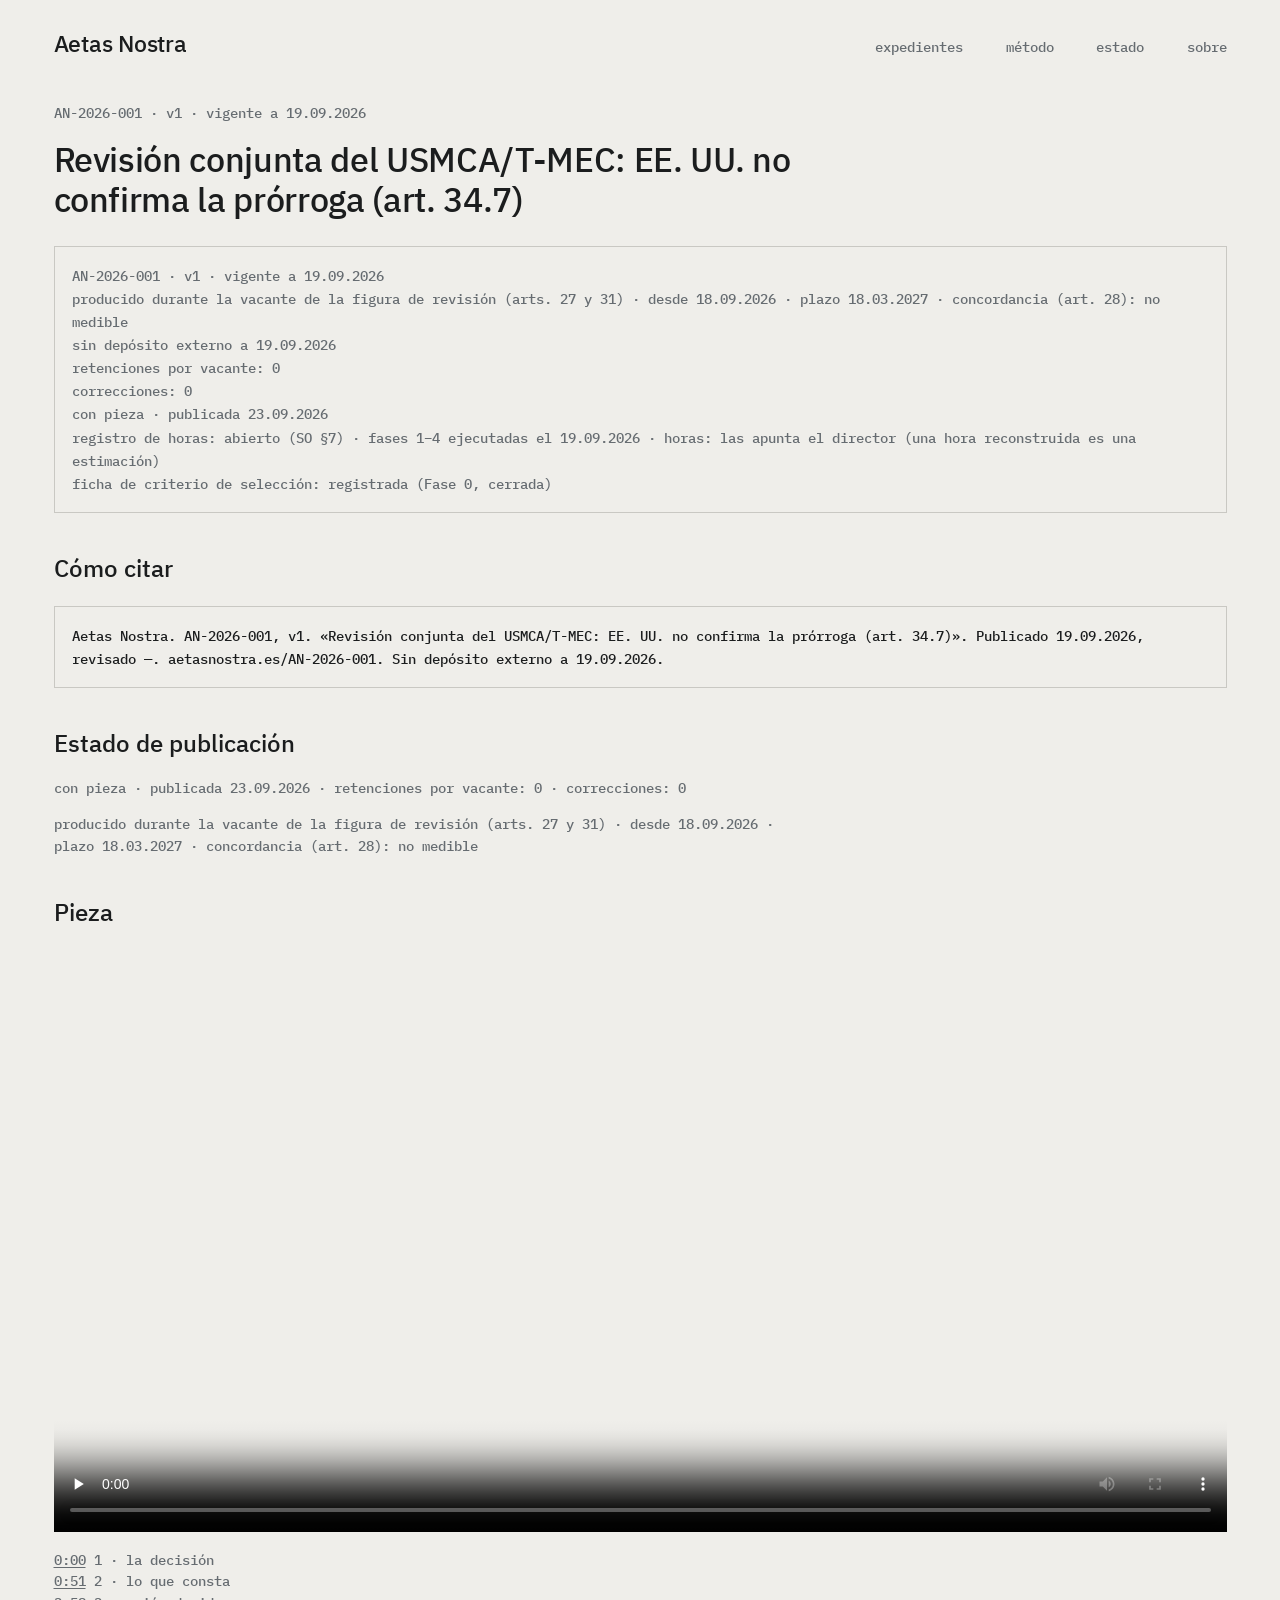
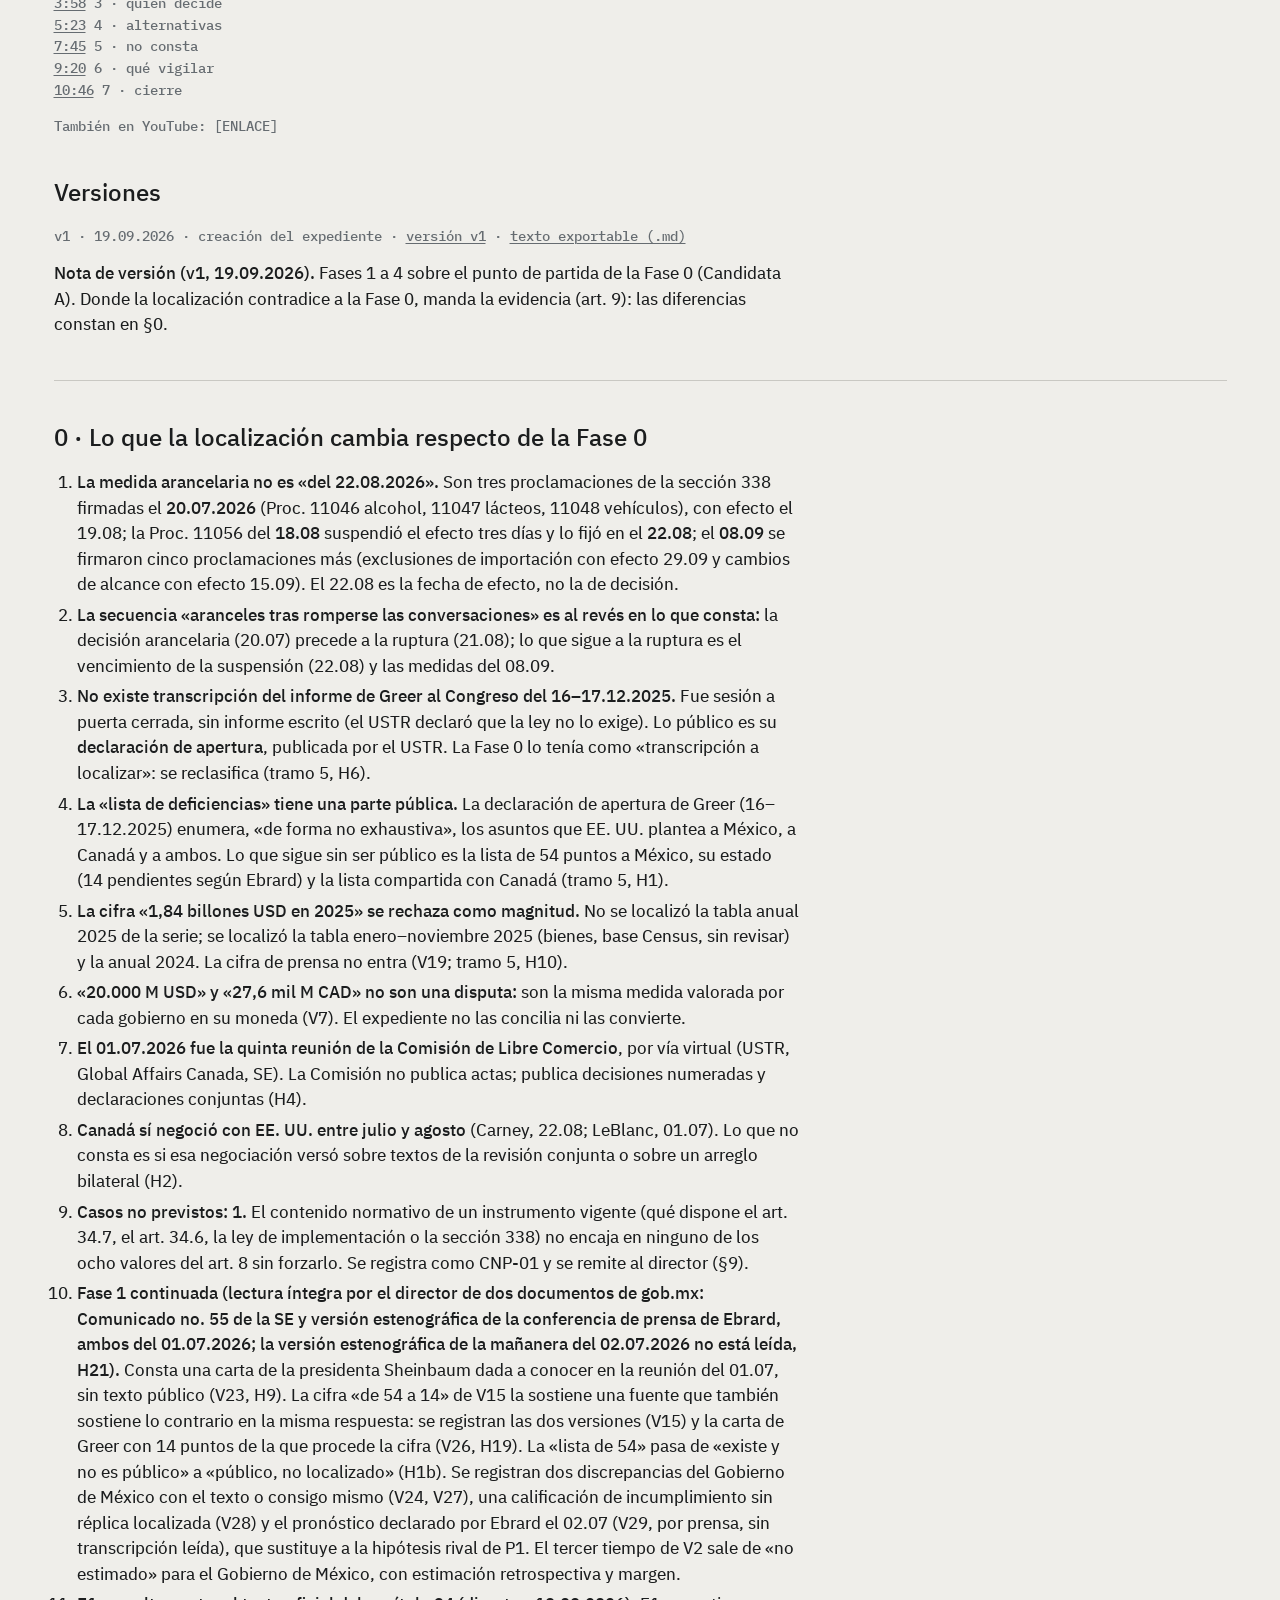
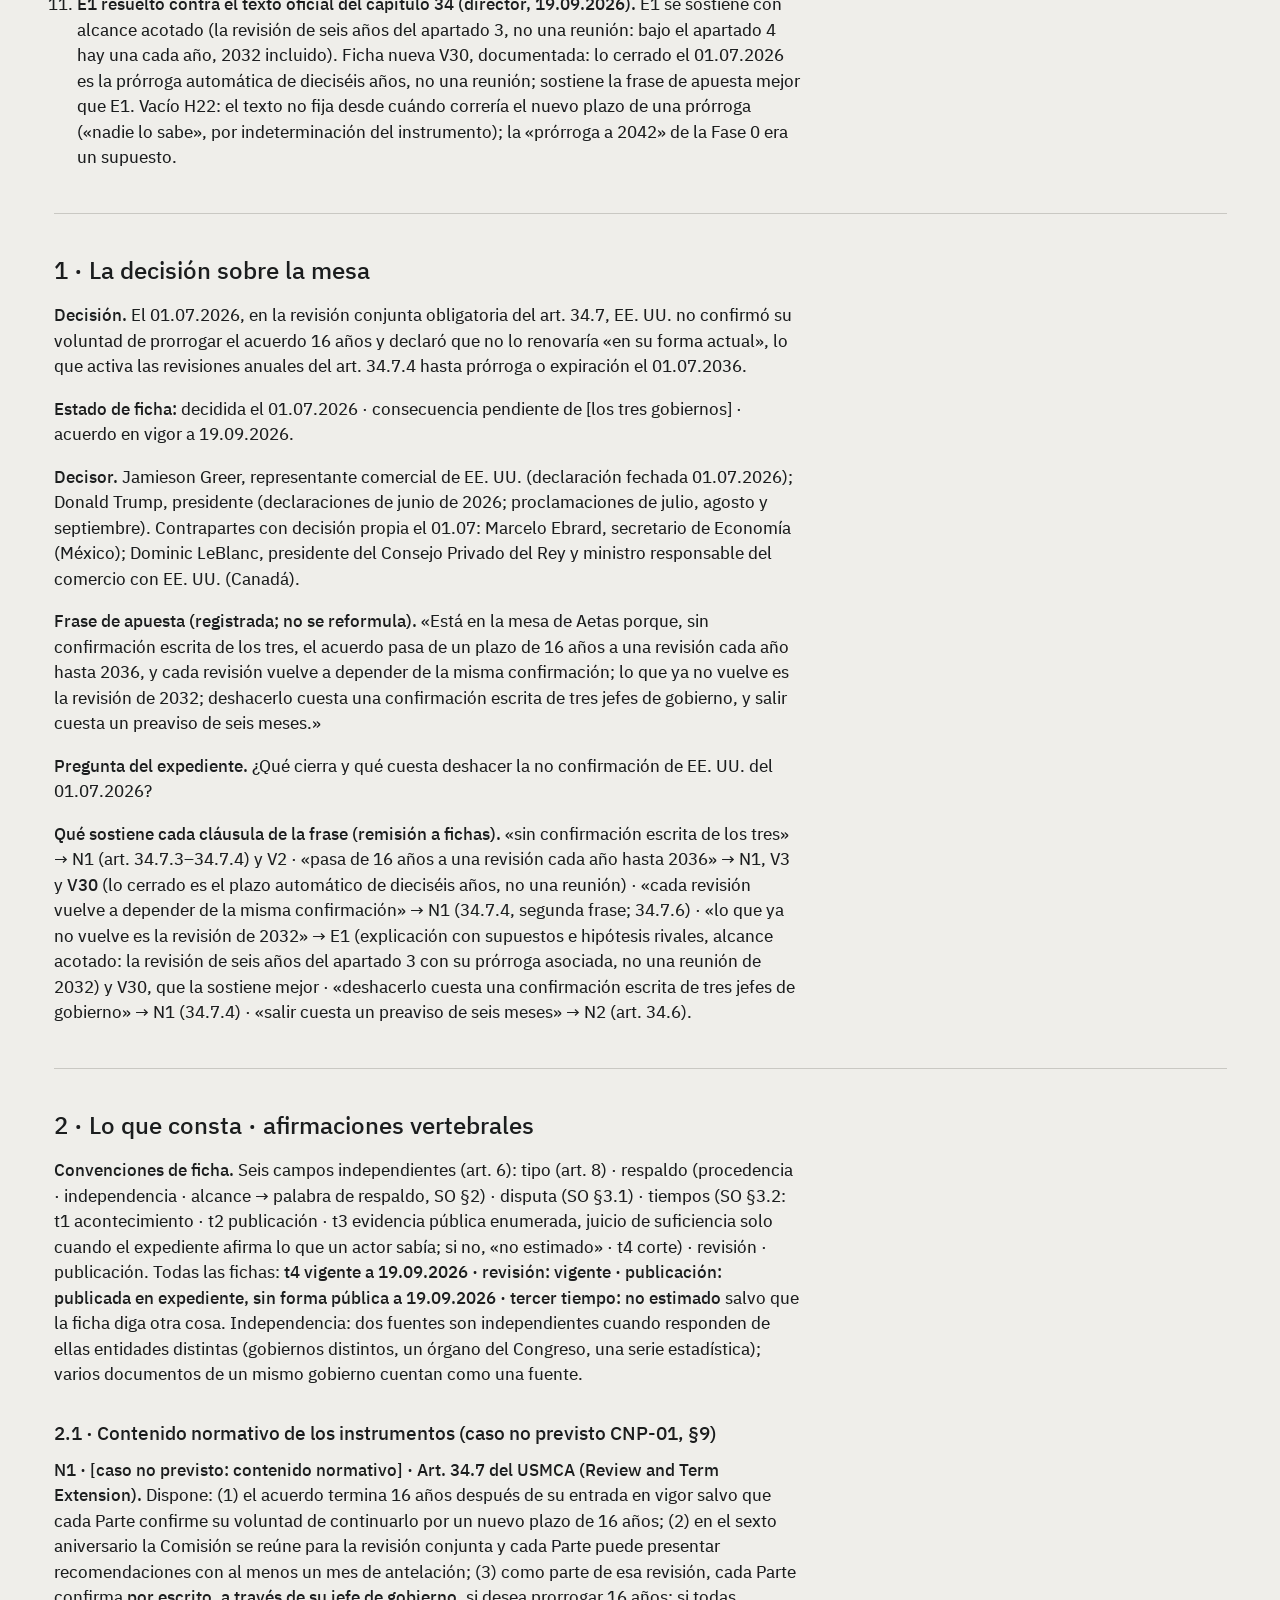
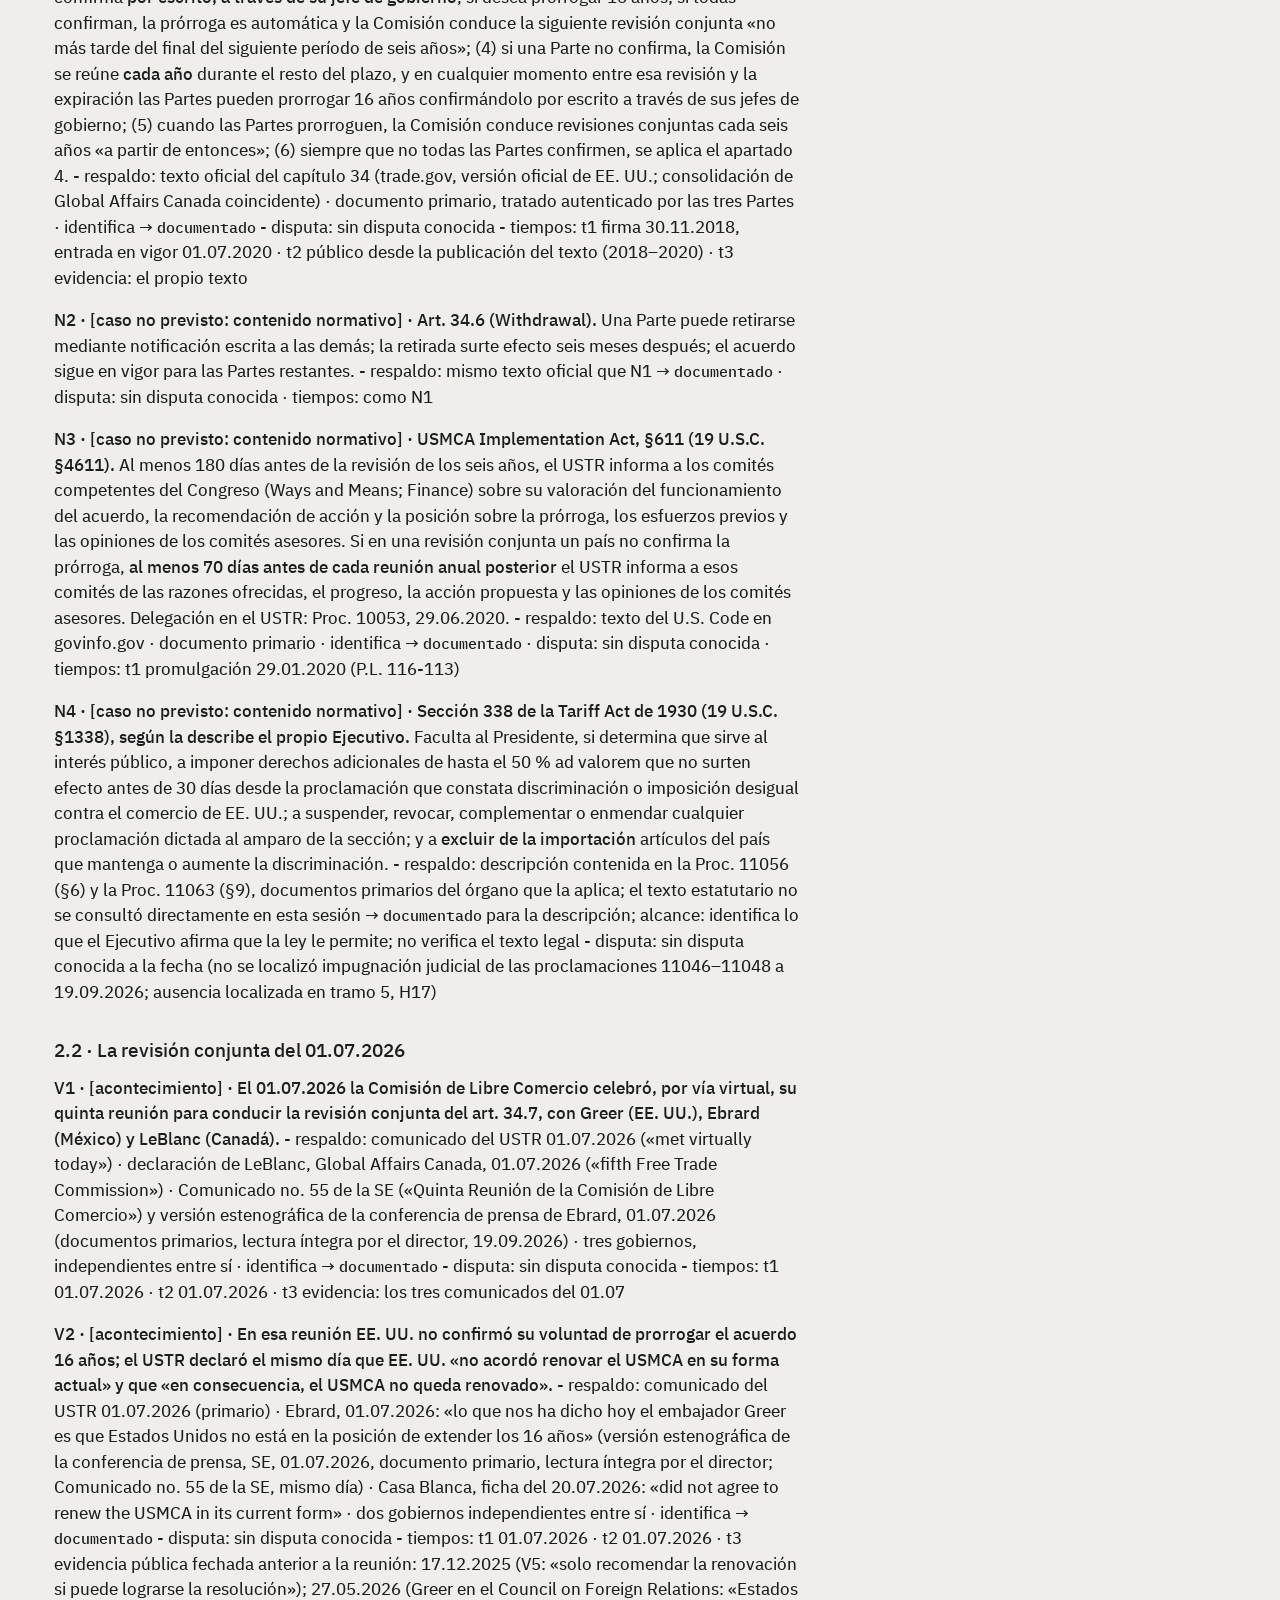
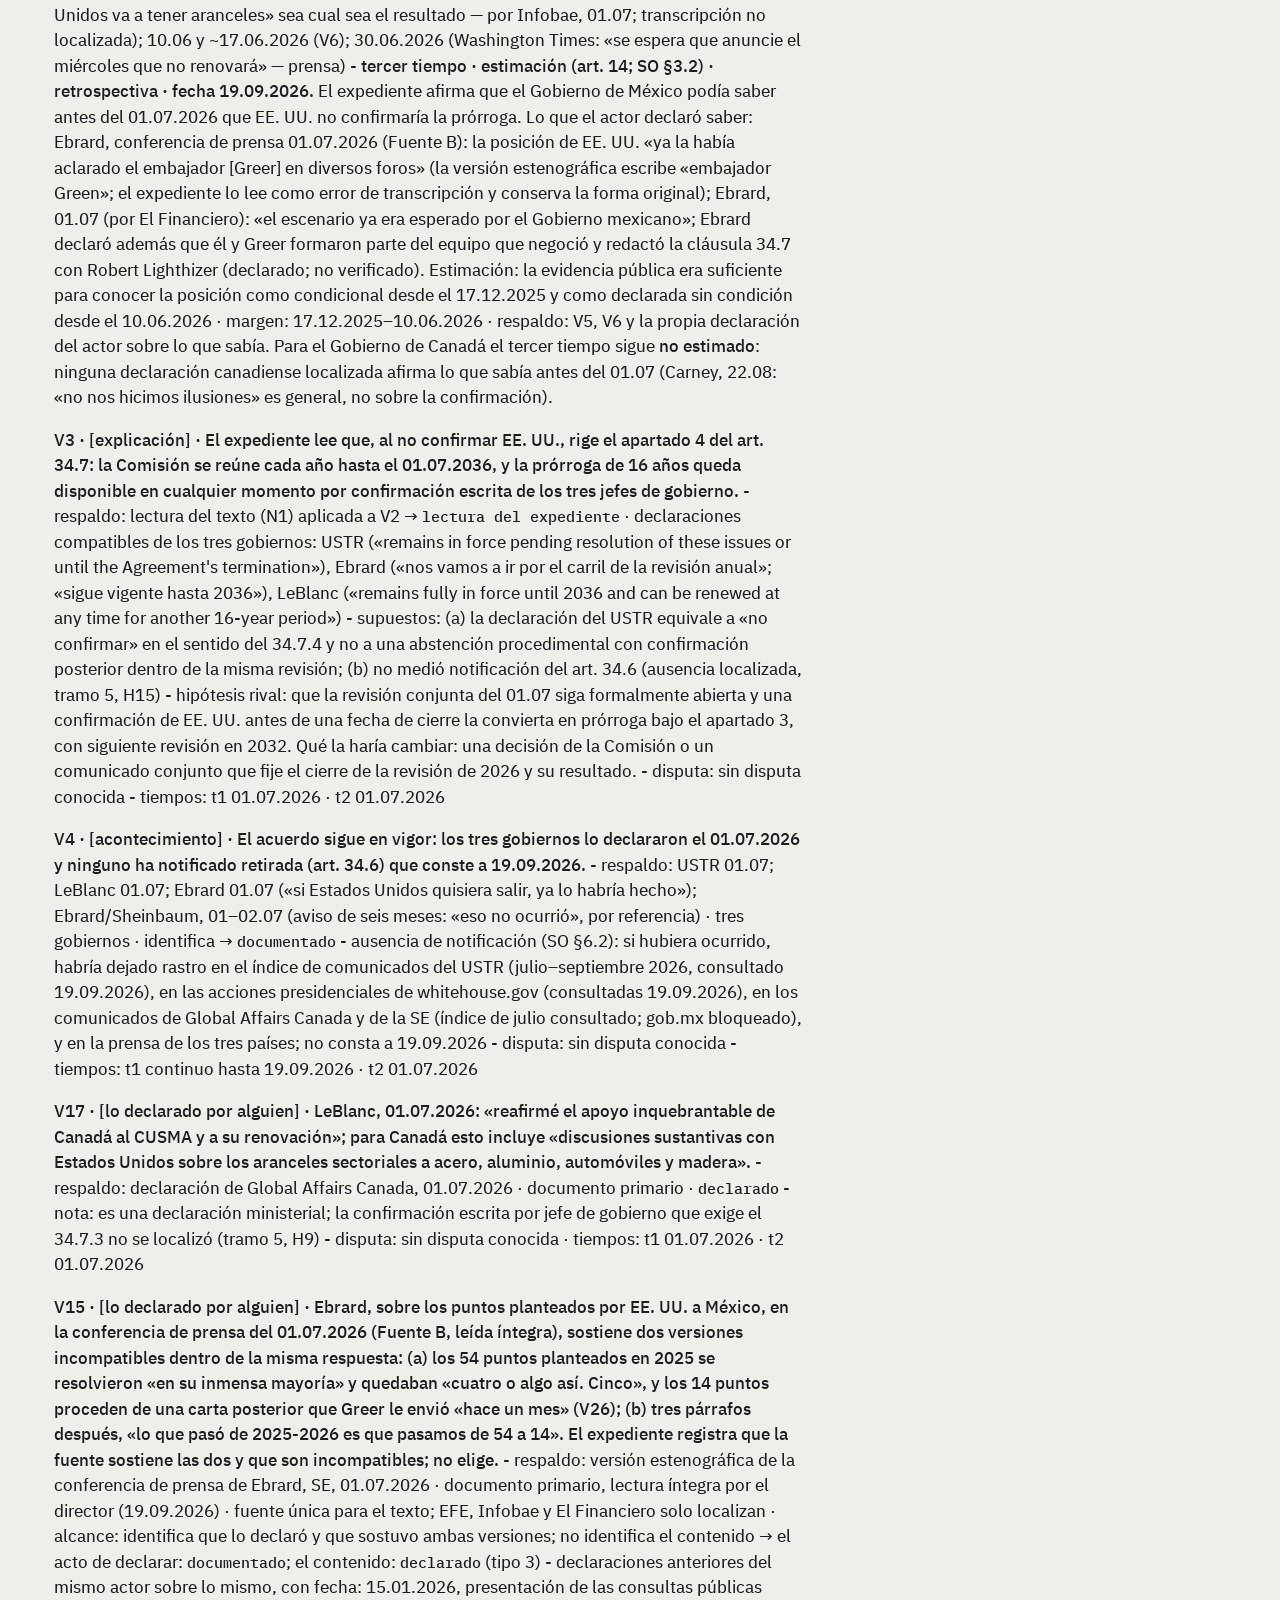
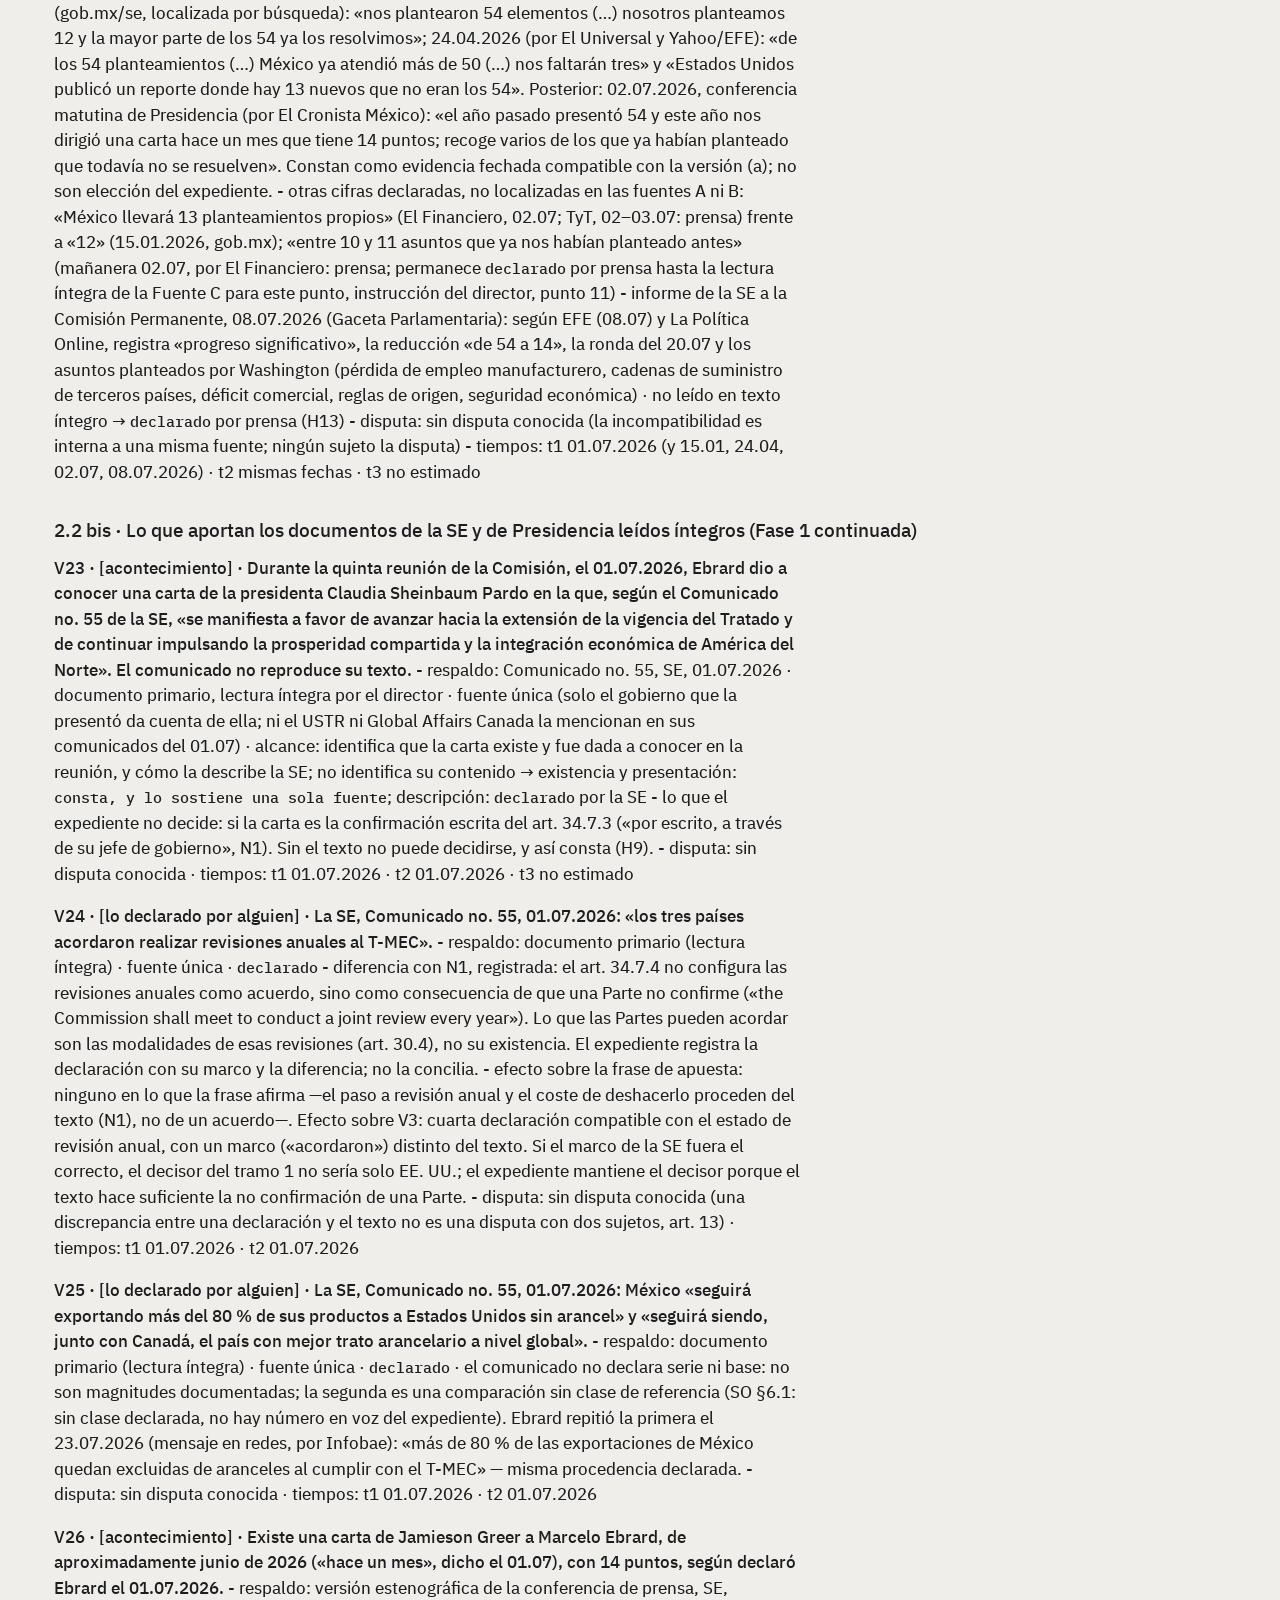
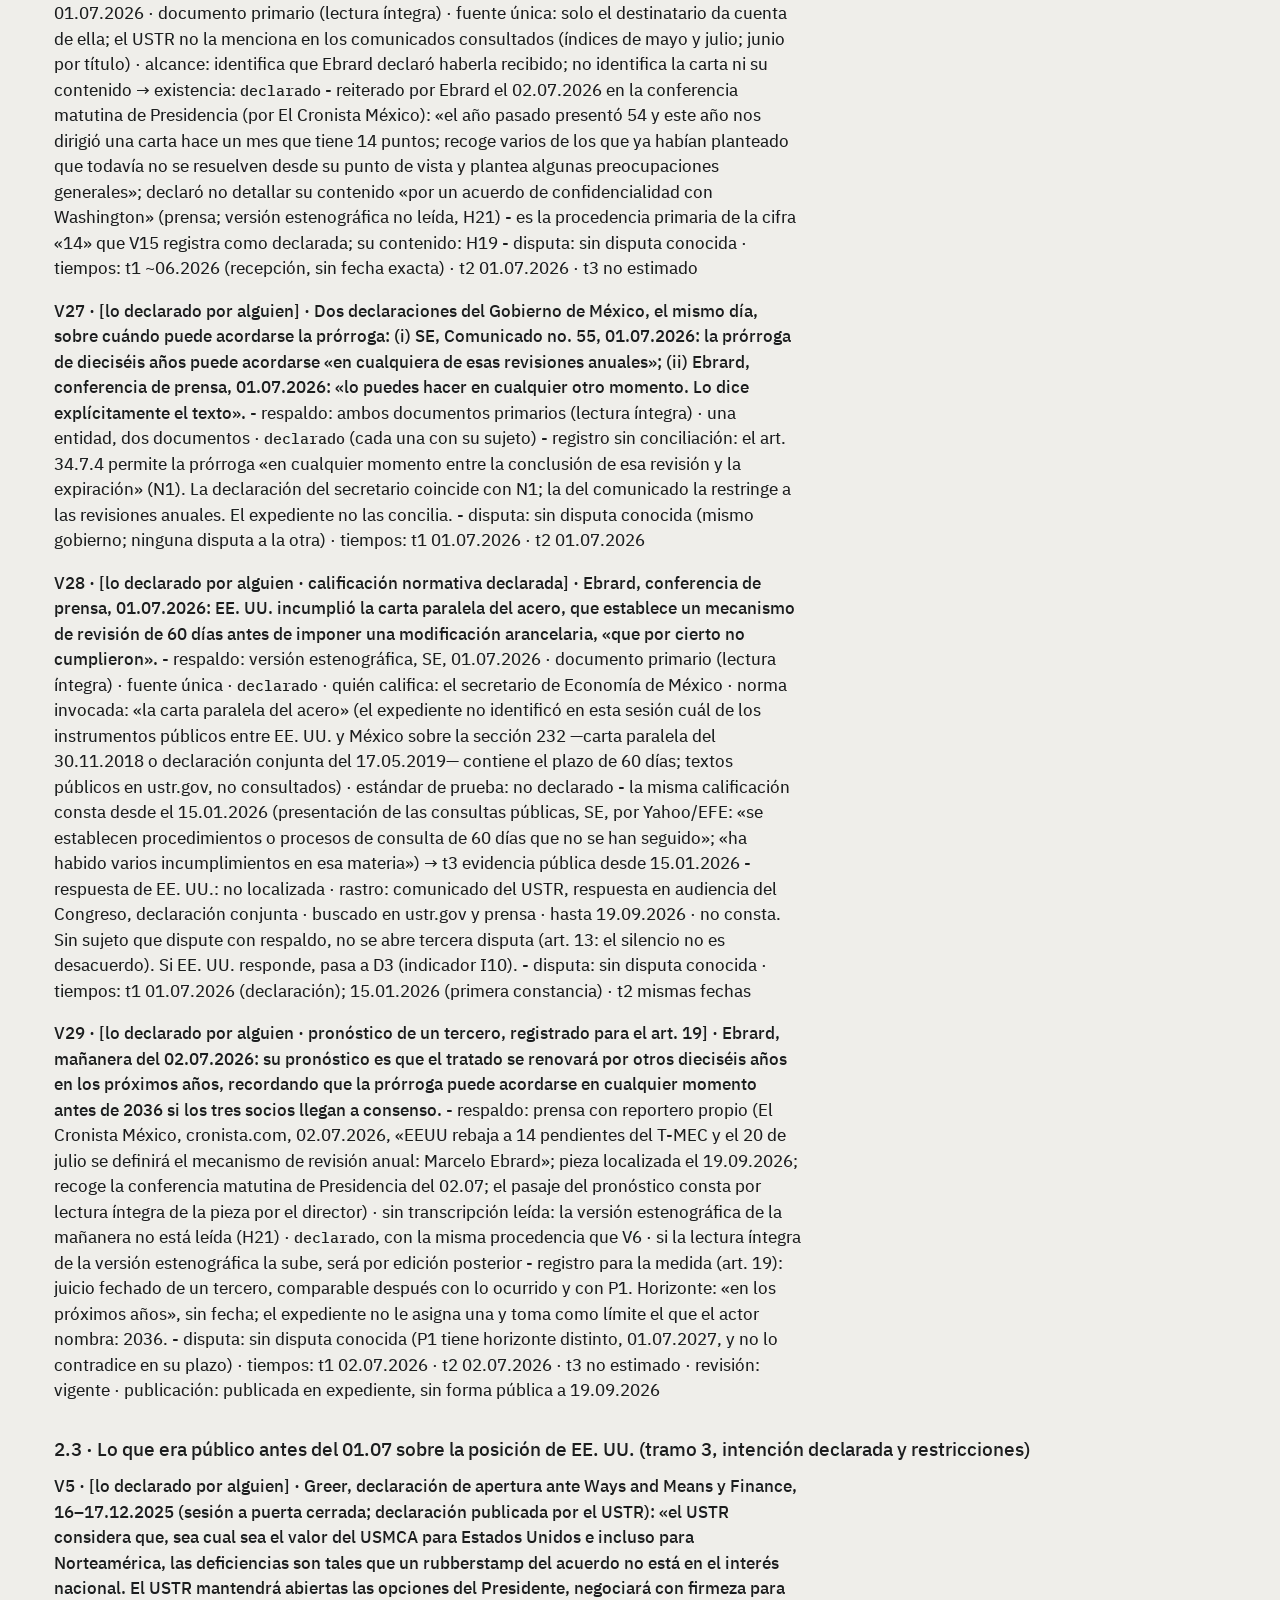
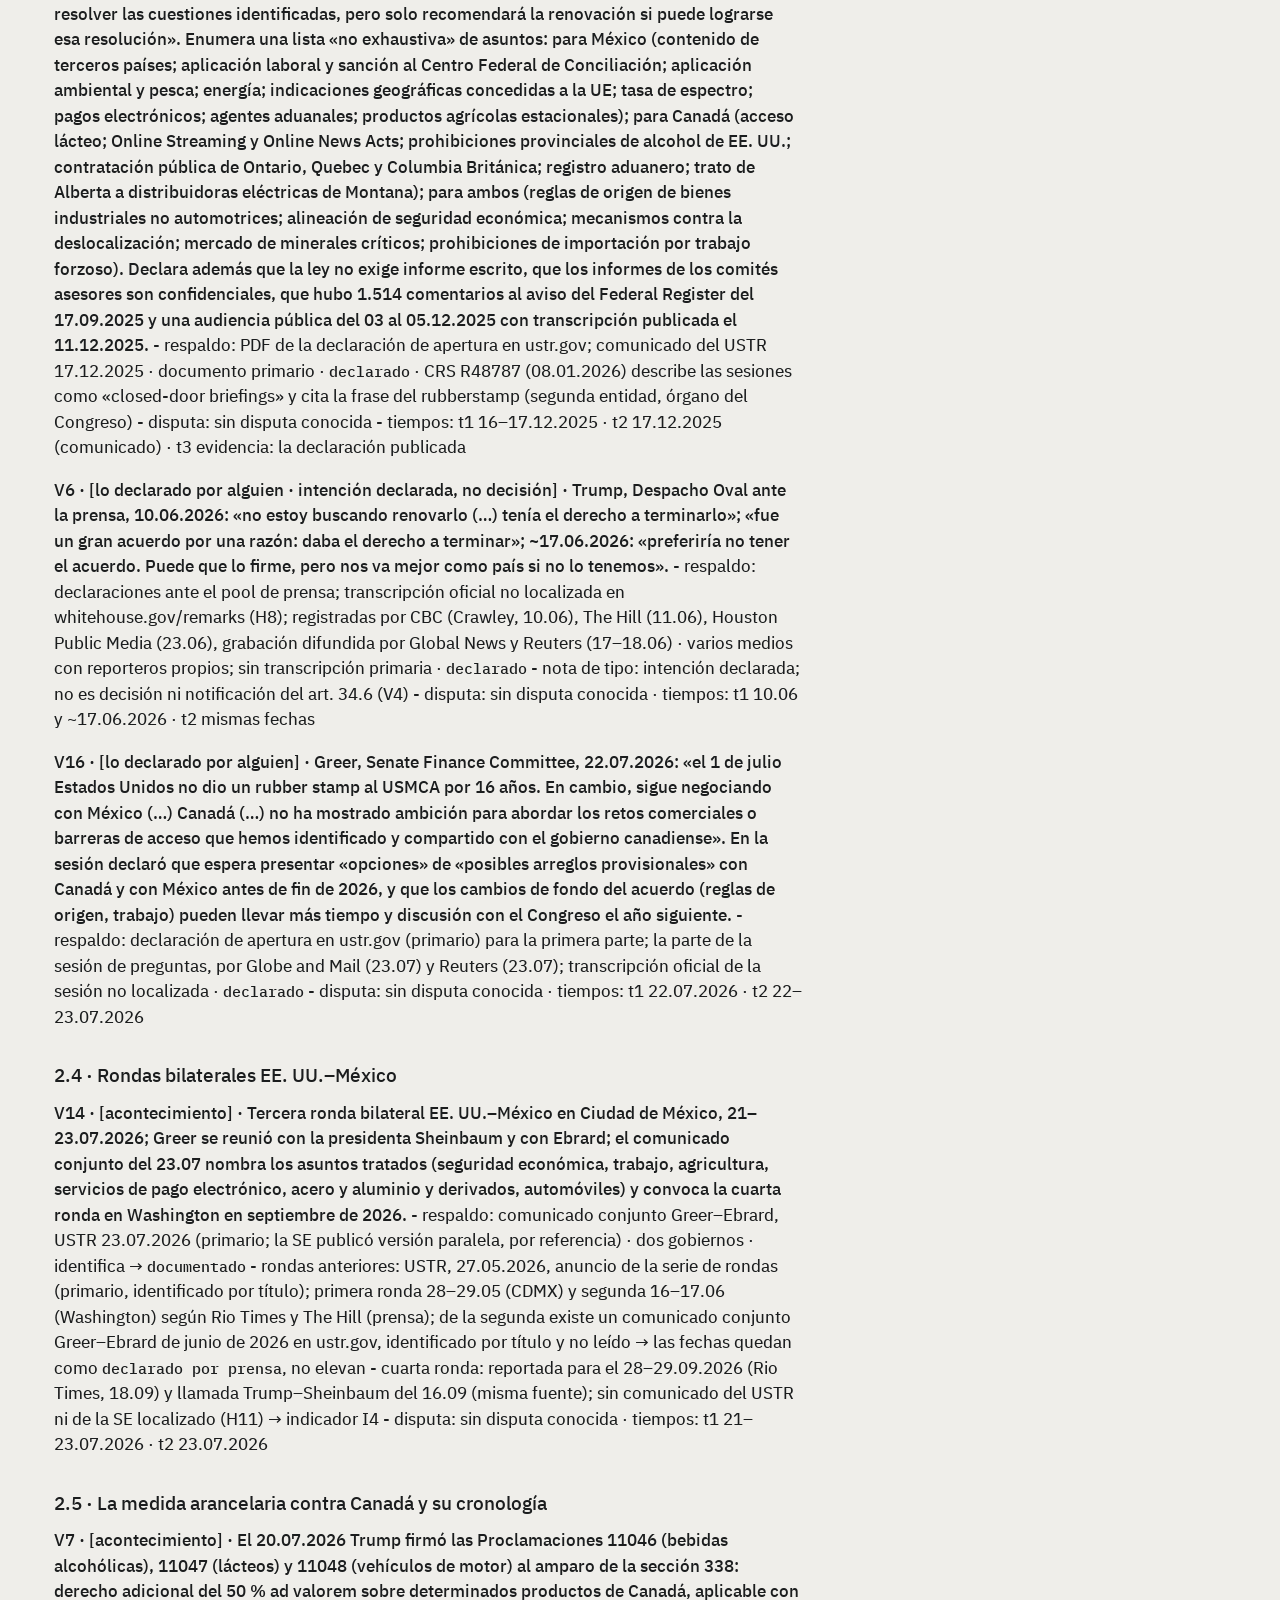
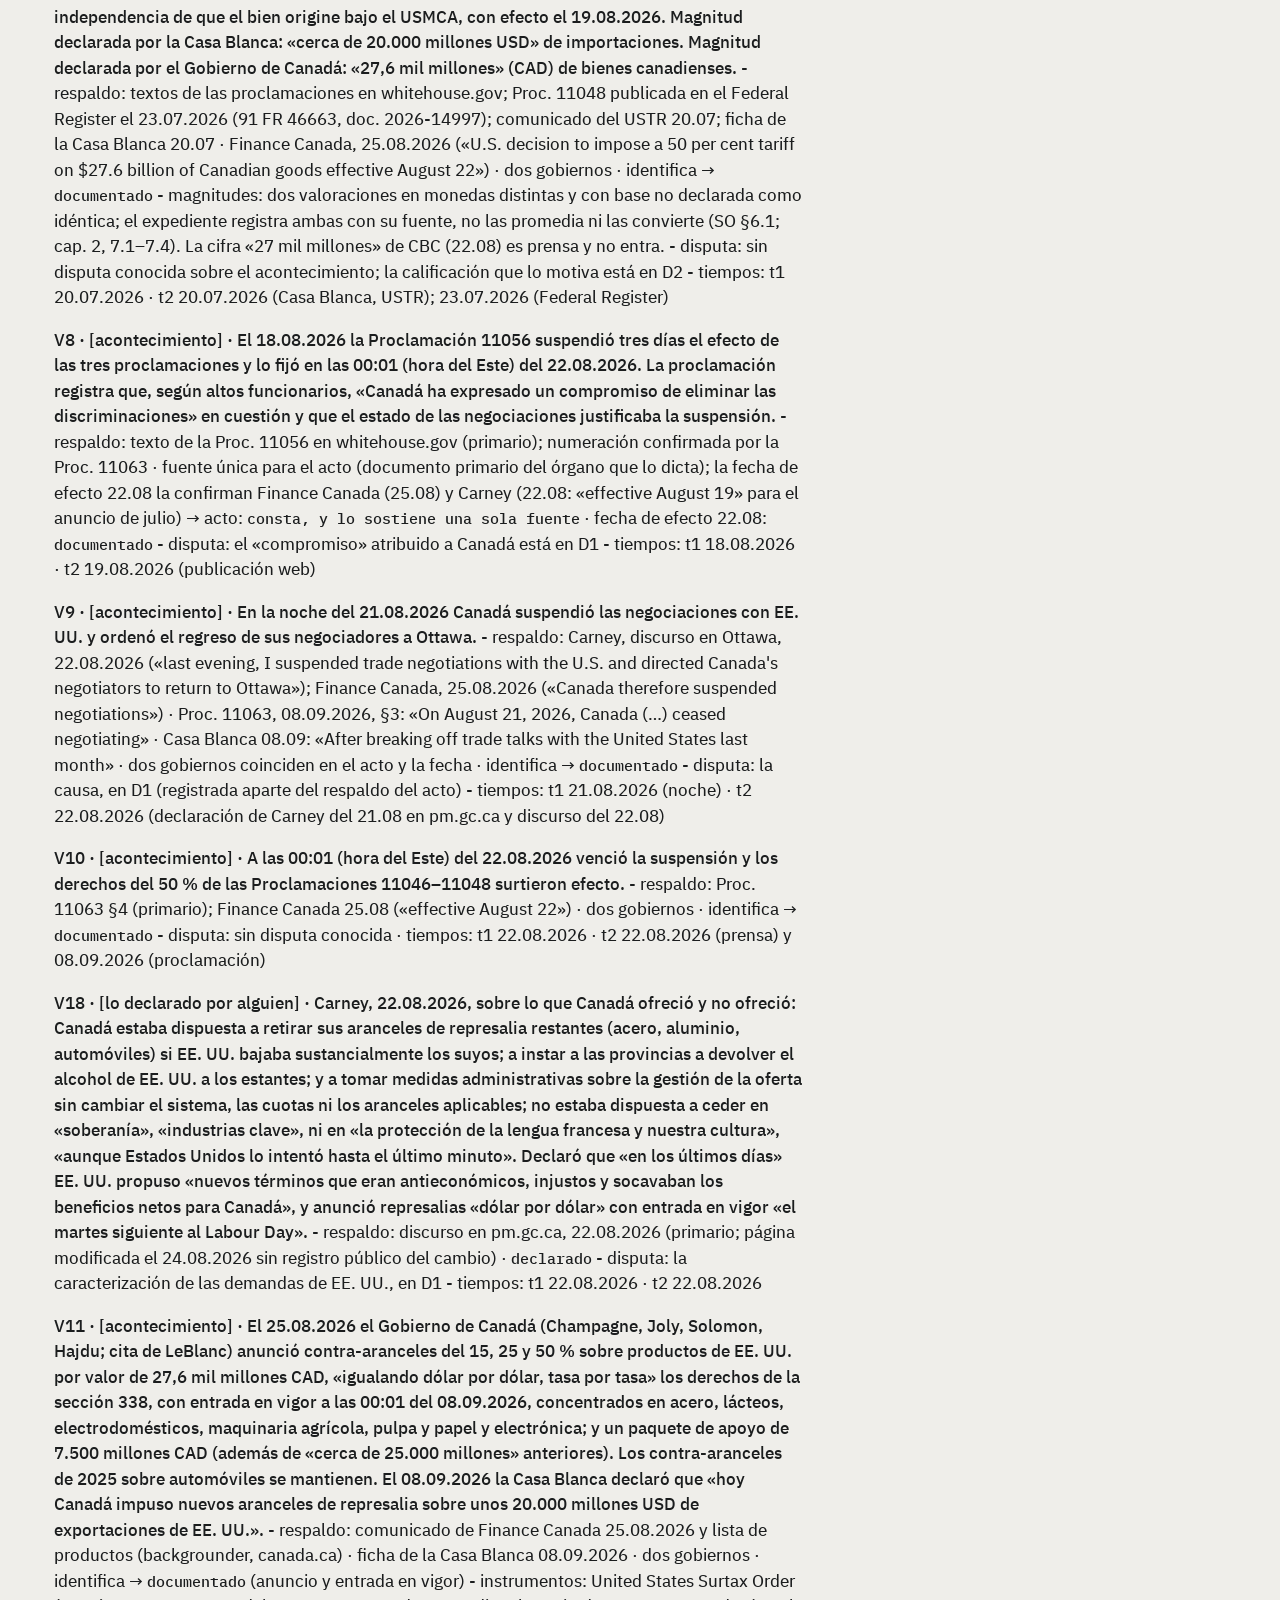
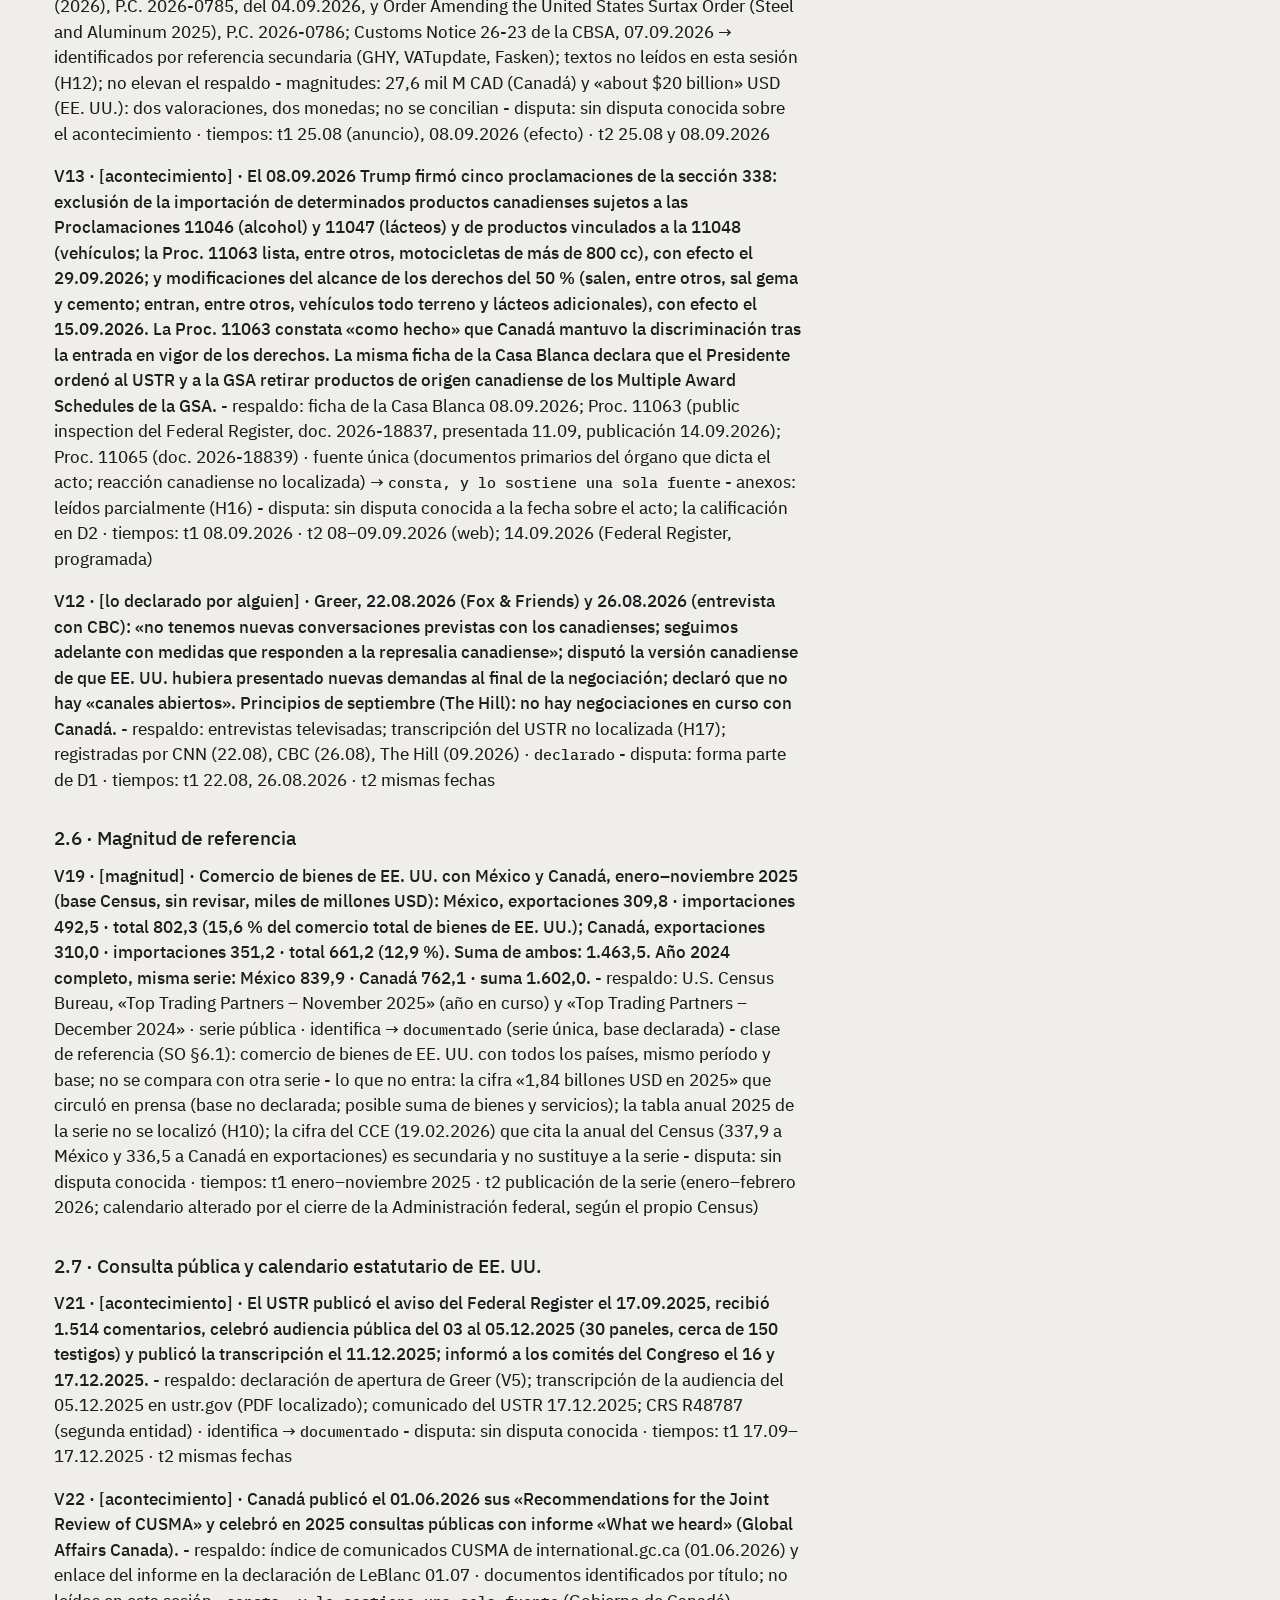
==== commit f50ee217: "AN-2026-001: publicada 23.09.2026 Qué: [FECHA] → 23.09.2026 en la cabecera y en «Estado de publicaci" ====
--- a/AN-2026-001/index.html
+++ b/AN-2026-001/index.html
@@ -132,7 +132,7 @@
 <a href="AN-2026-001_v1_pieza.mp4#t=560" data-t="560">9:20</a> 6 · qué vigilar<br>
 <a href="AN-2026-001_v1_pieza.mp4#t=646" data-t="646">10:46</a> 7 · cierre</p>
 <script>(function(){var v=document.getElementById('pieza');if(!v)return;[].forEach.call(document.querySelectorAll('a[data-t]'),function(a){a.addEventListener('click',function(e){e.preventDefault();v.currentTime=+a.getAttribute('data-t');var p=v.play();if(p&&p.catch)p.catch(function(){});v.scrollIntoView({block:'nearest'});});});})();</script>
-<p class="ap">También en YouTube: <a href="https://www.youtube.com/watch?v=IseZPuz4CdQ">https://www.youtube.com/watch?v=IseZPuz4CdQ</a></p>
+<p class="ap">También en YouTube: [ENLACE]</p>
 
 <h2>Versiones</h2>
 <p class="ap">v1 · 19.09.2026 · creación del expediente · <a href="/AN-2026-001/v1/">versión v1</a> · <a href="/AN-2026-001/AN-2026-001_v1_expediente.md">texto exportable (.md)</a></p>
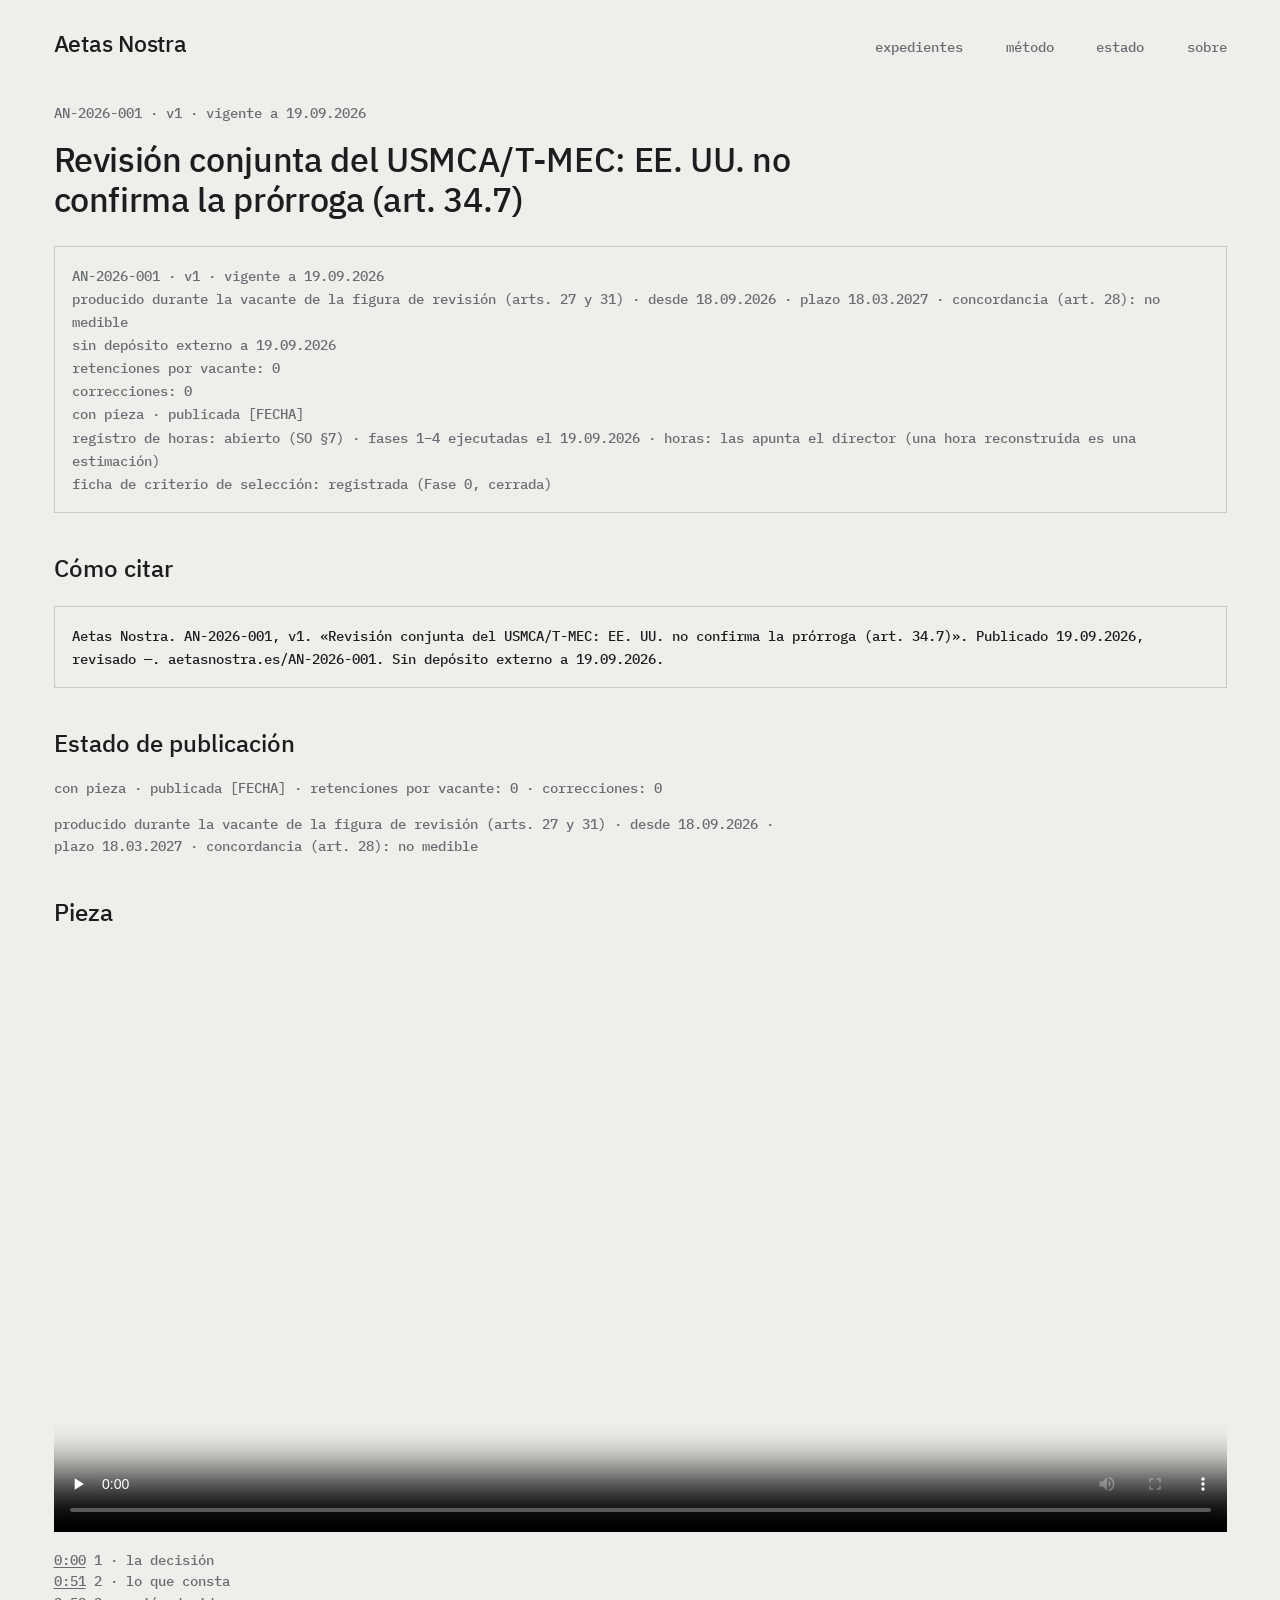
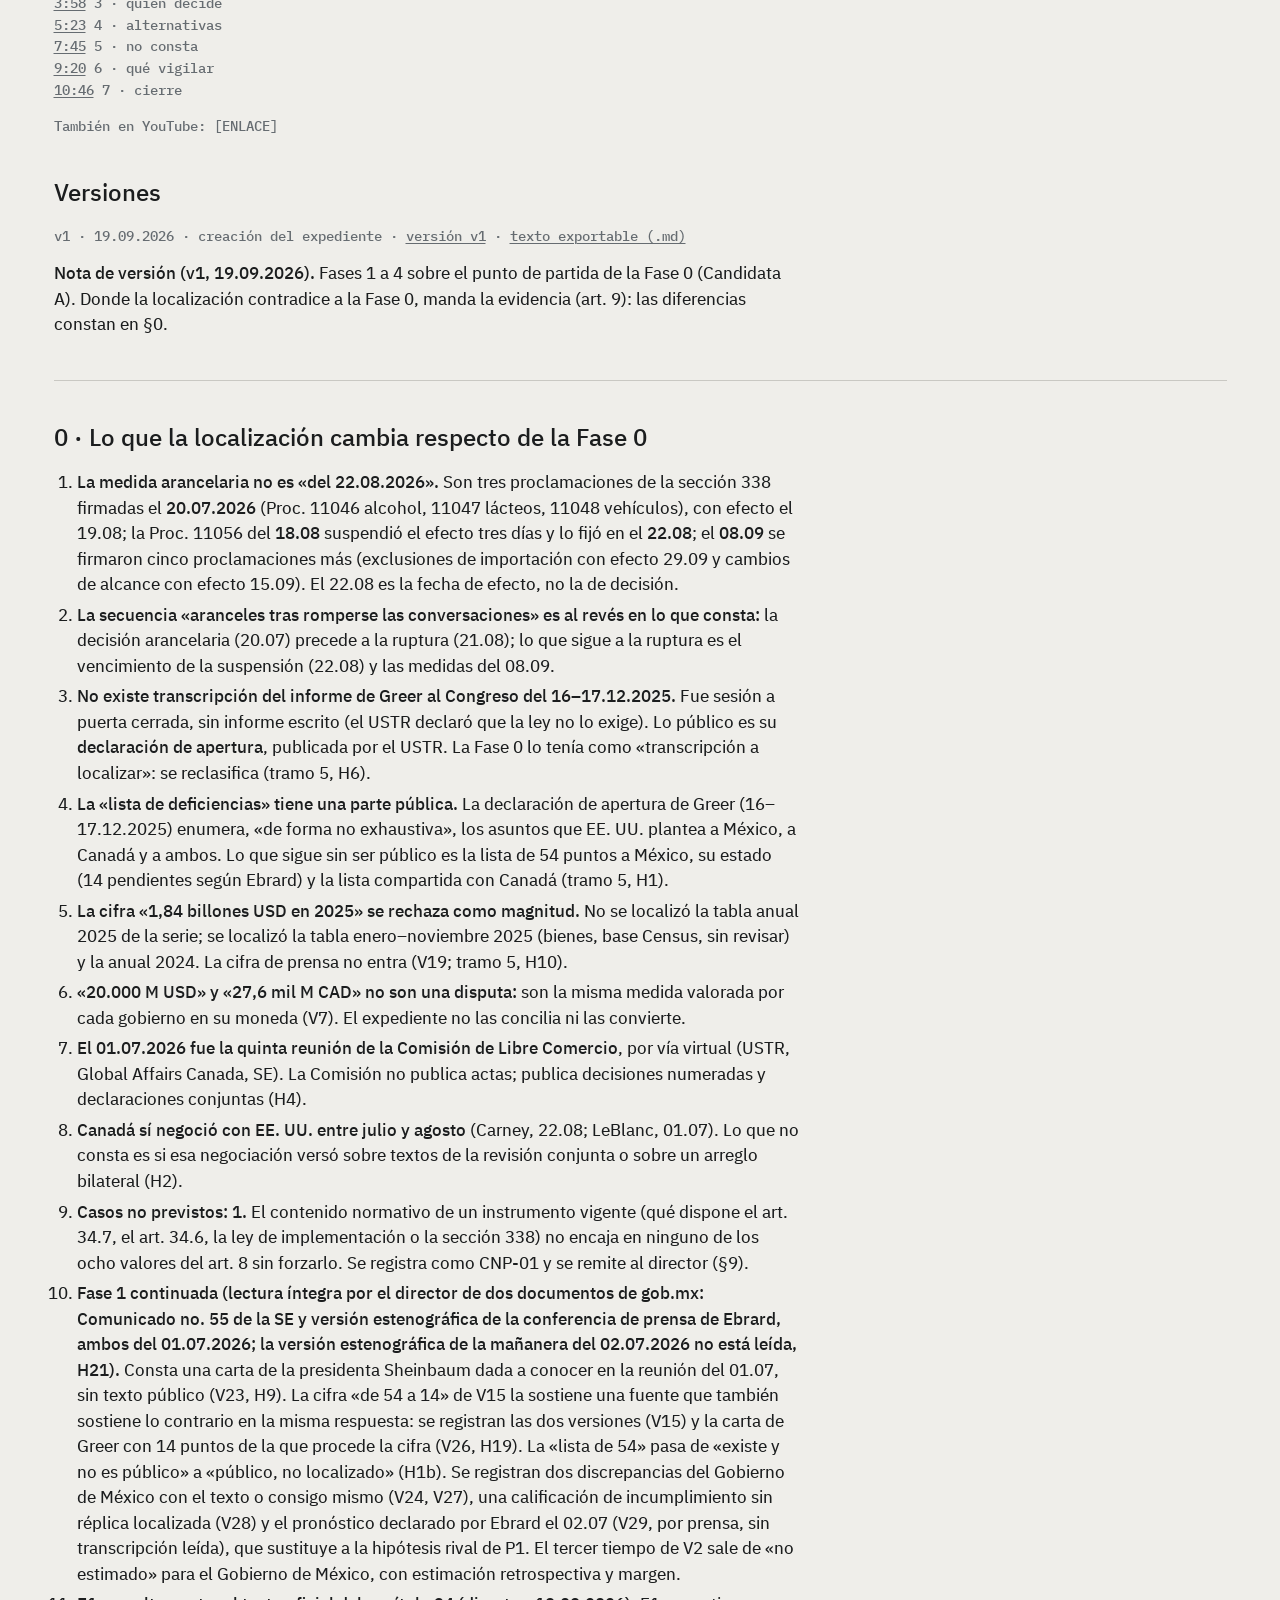
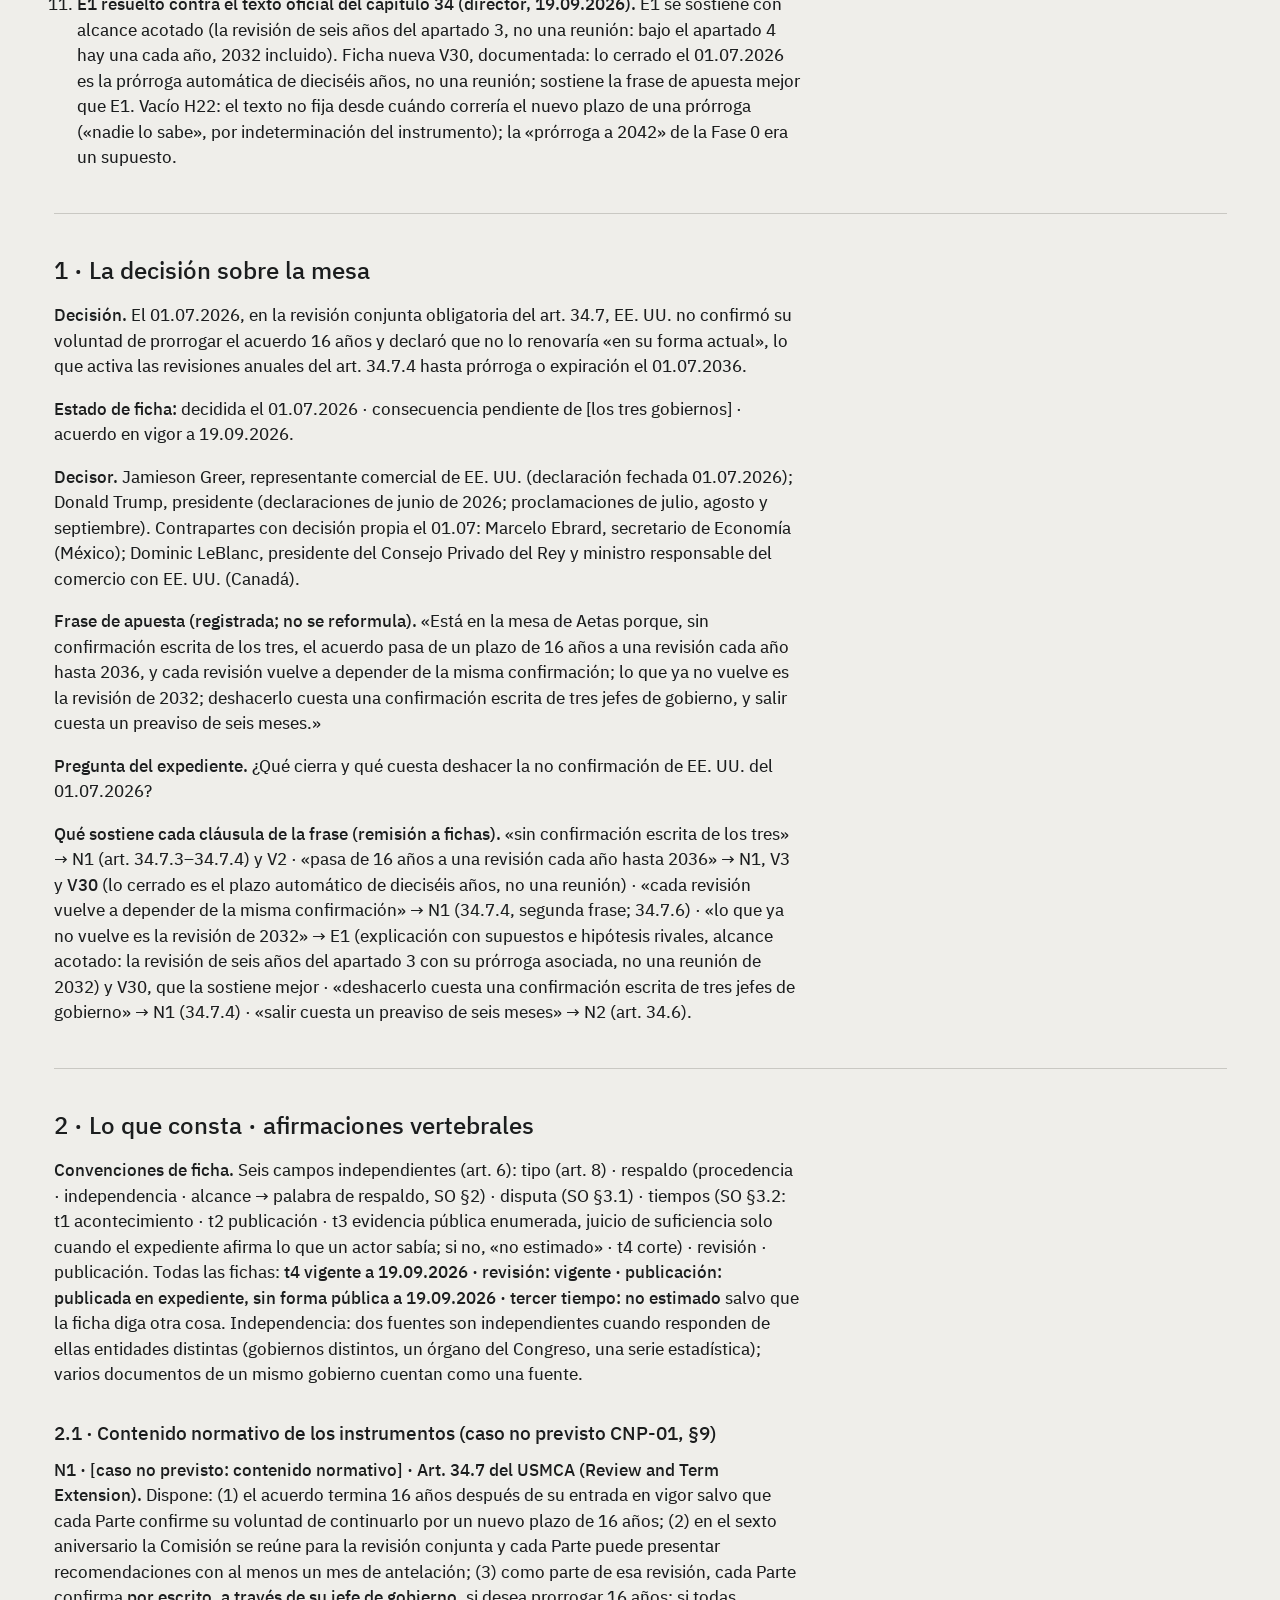
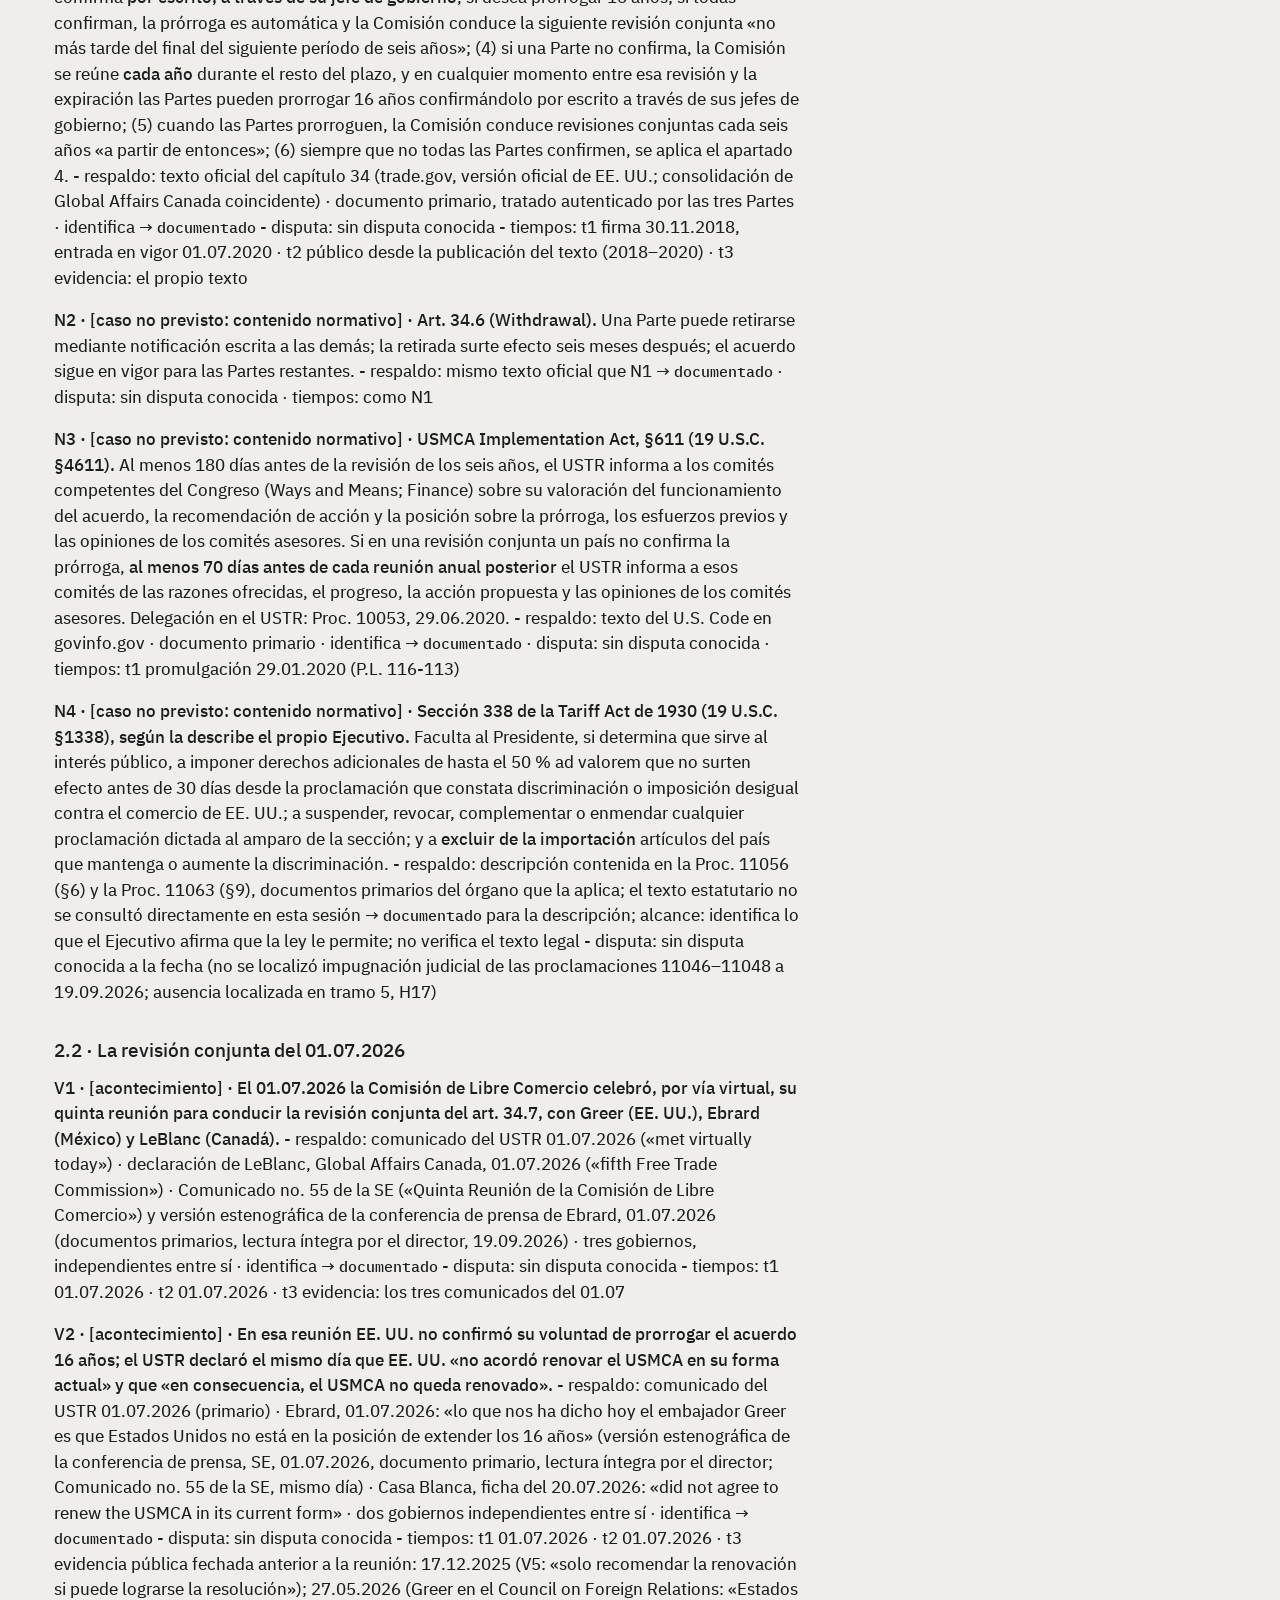
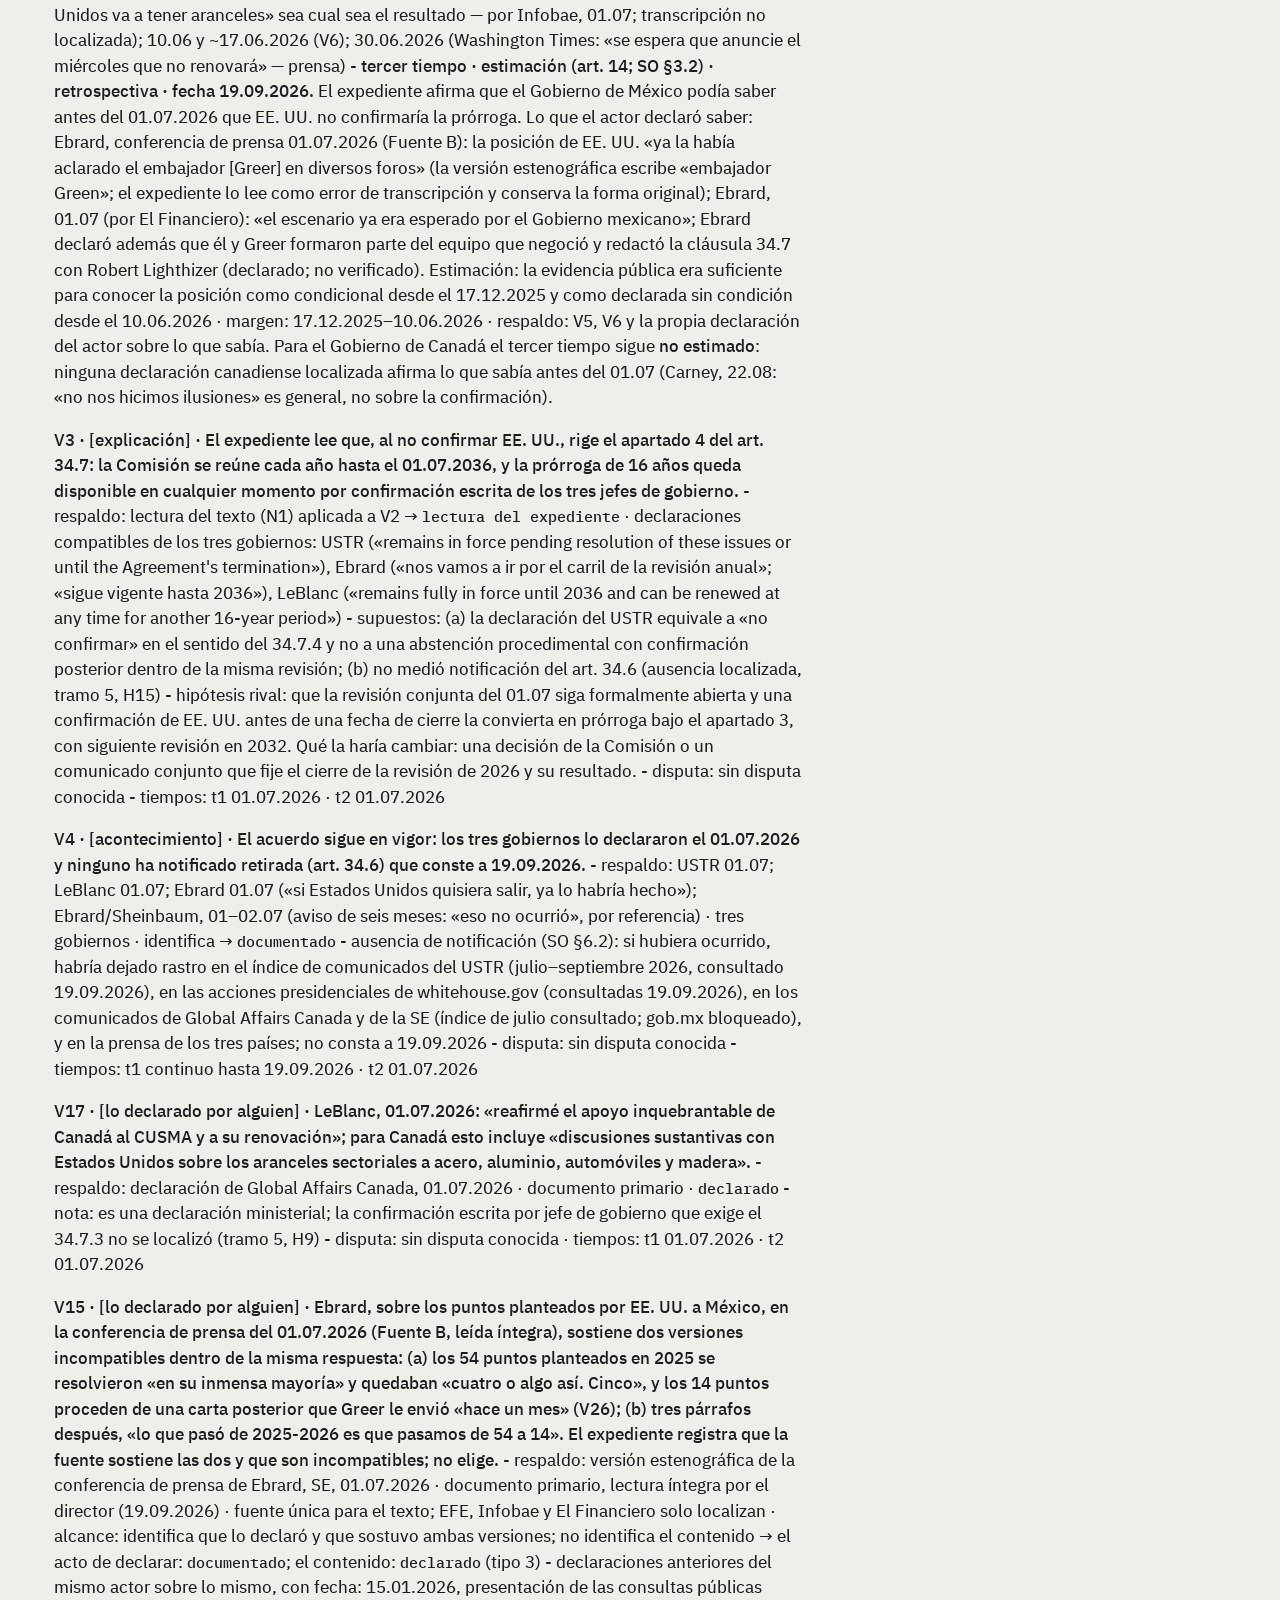
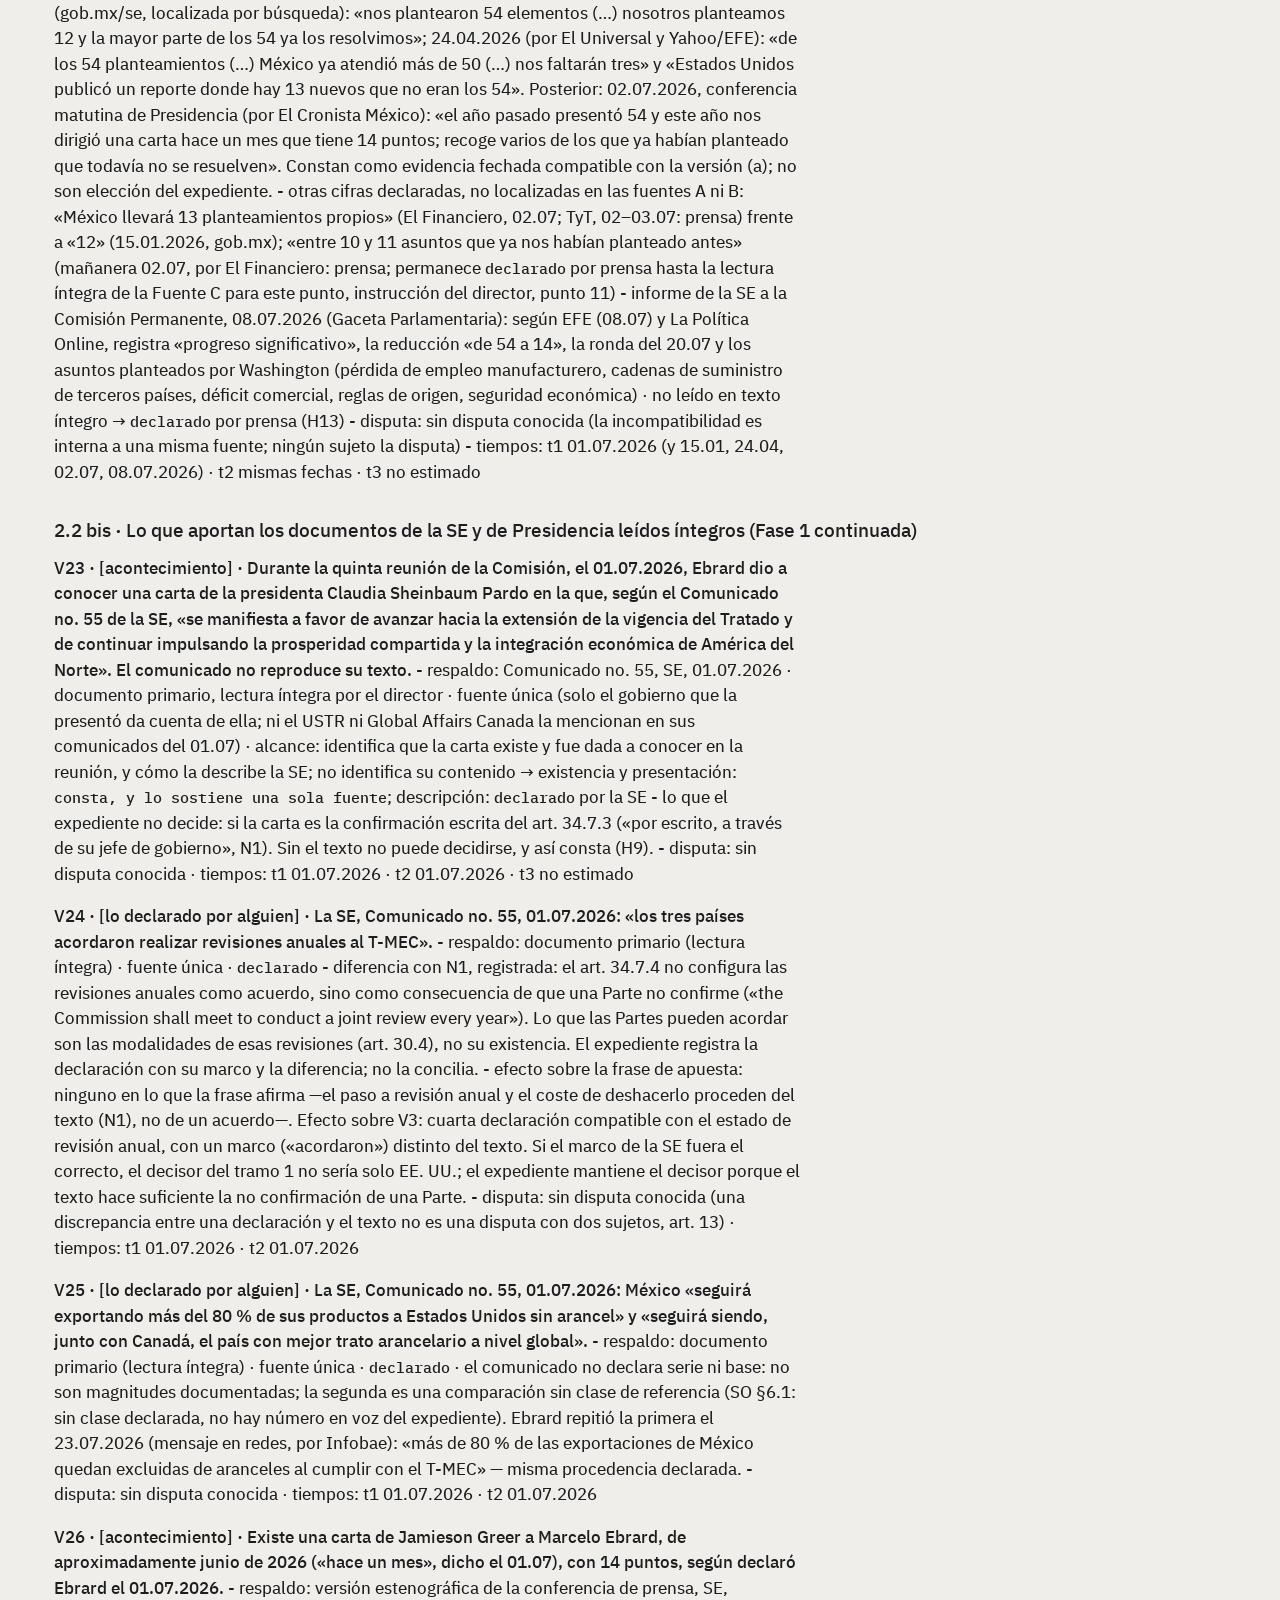
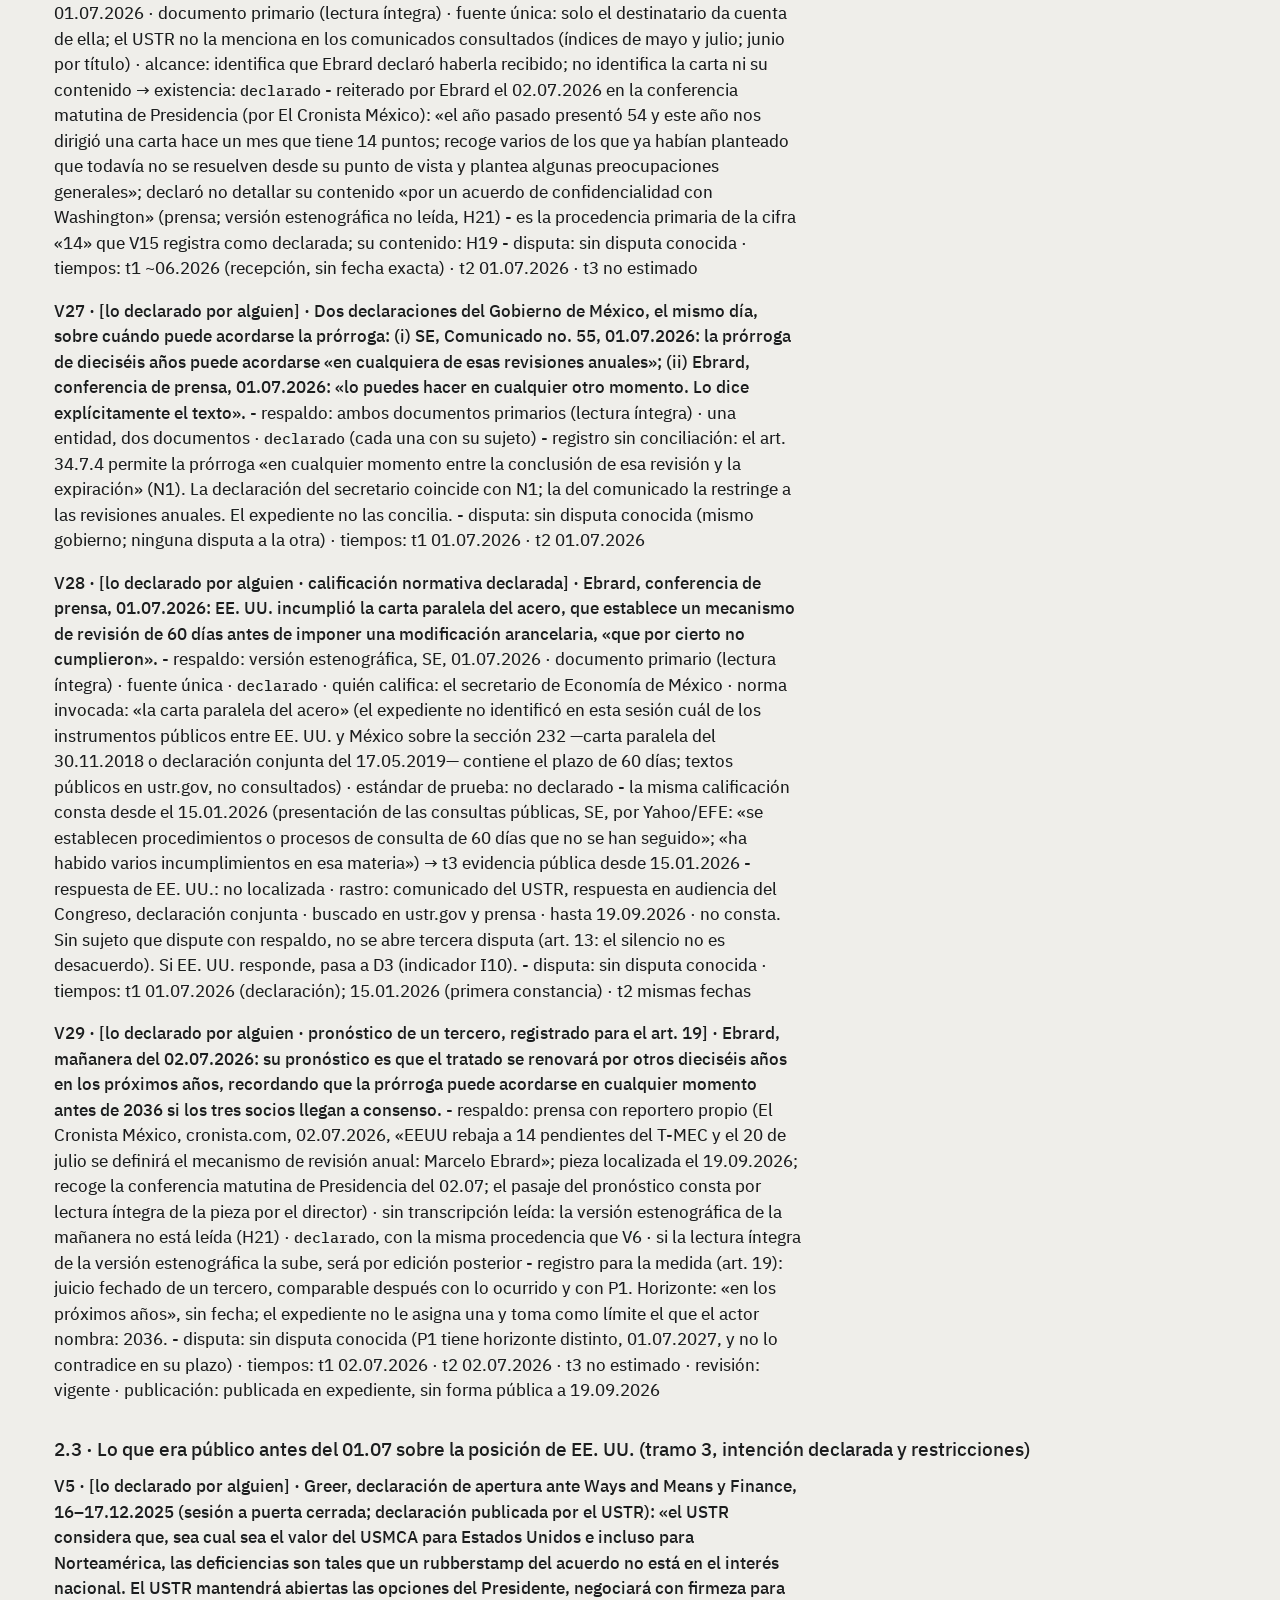
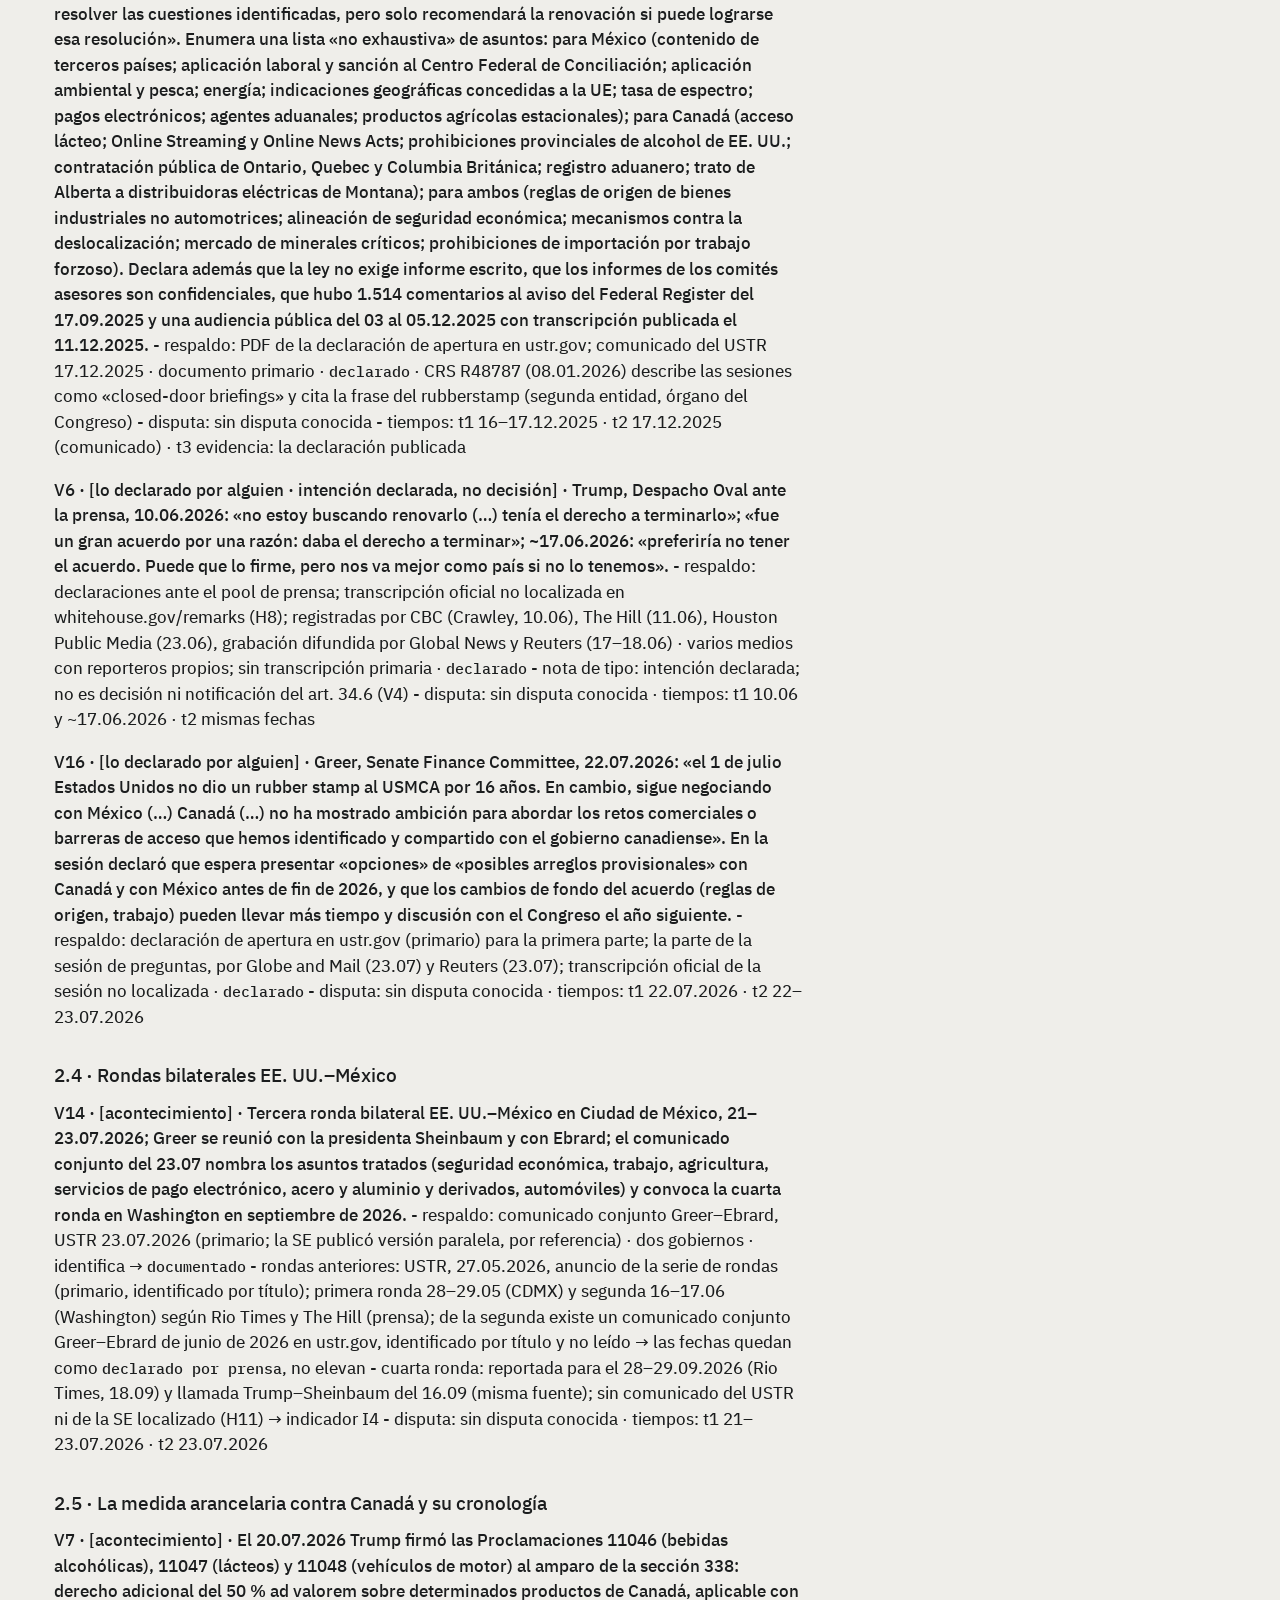
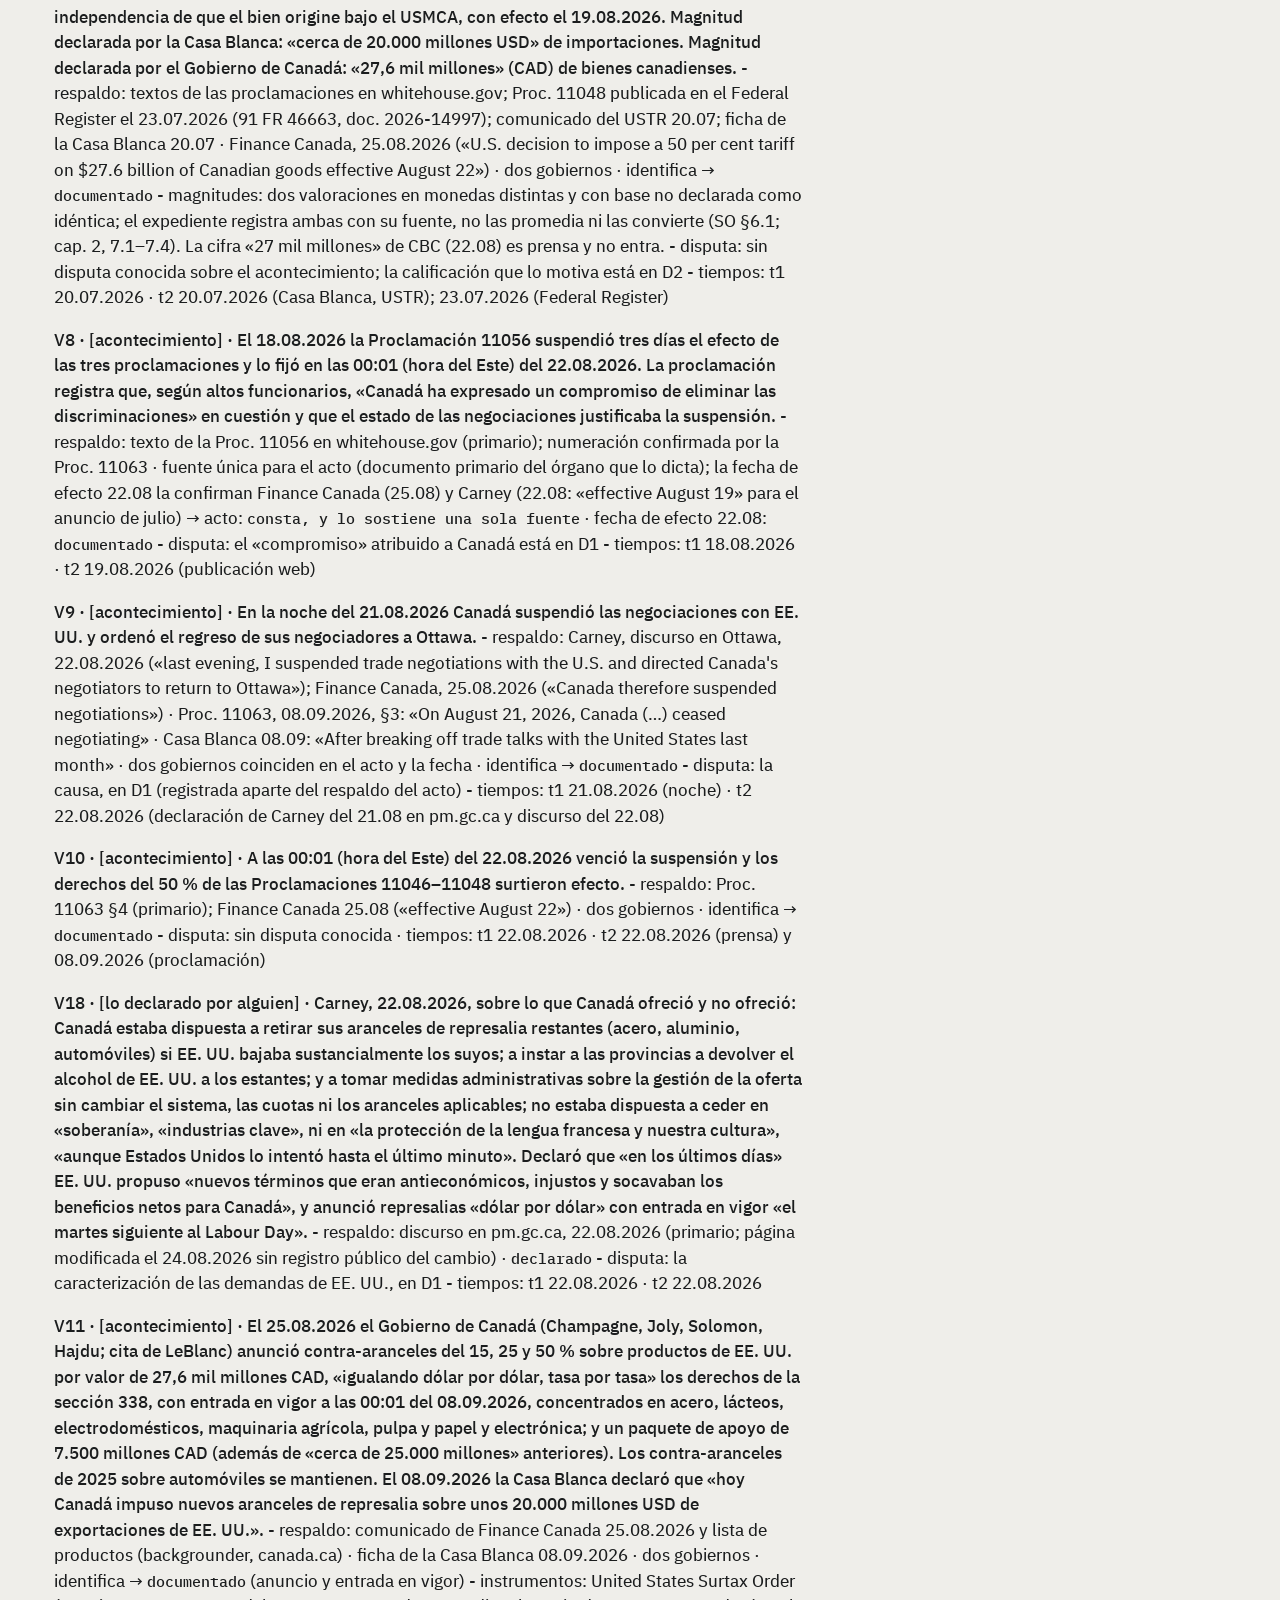
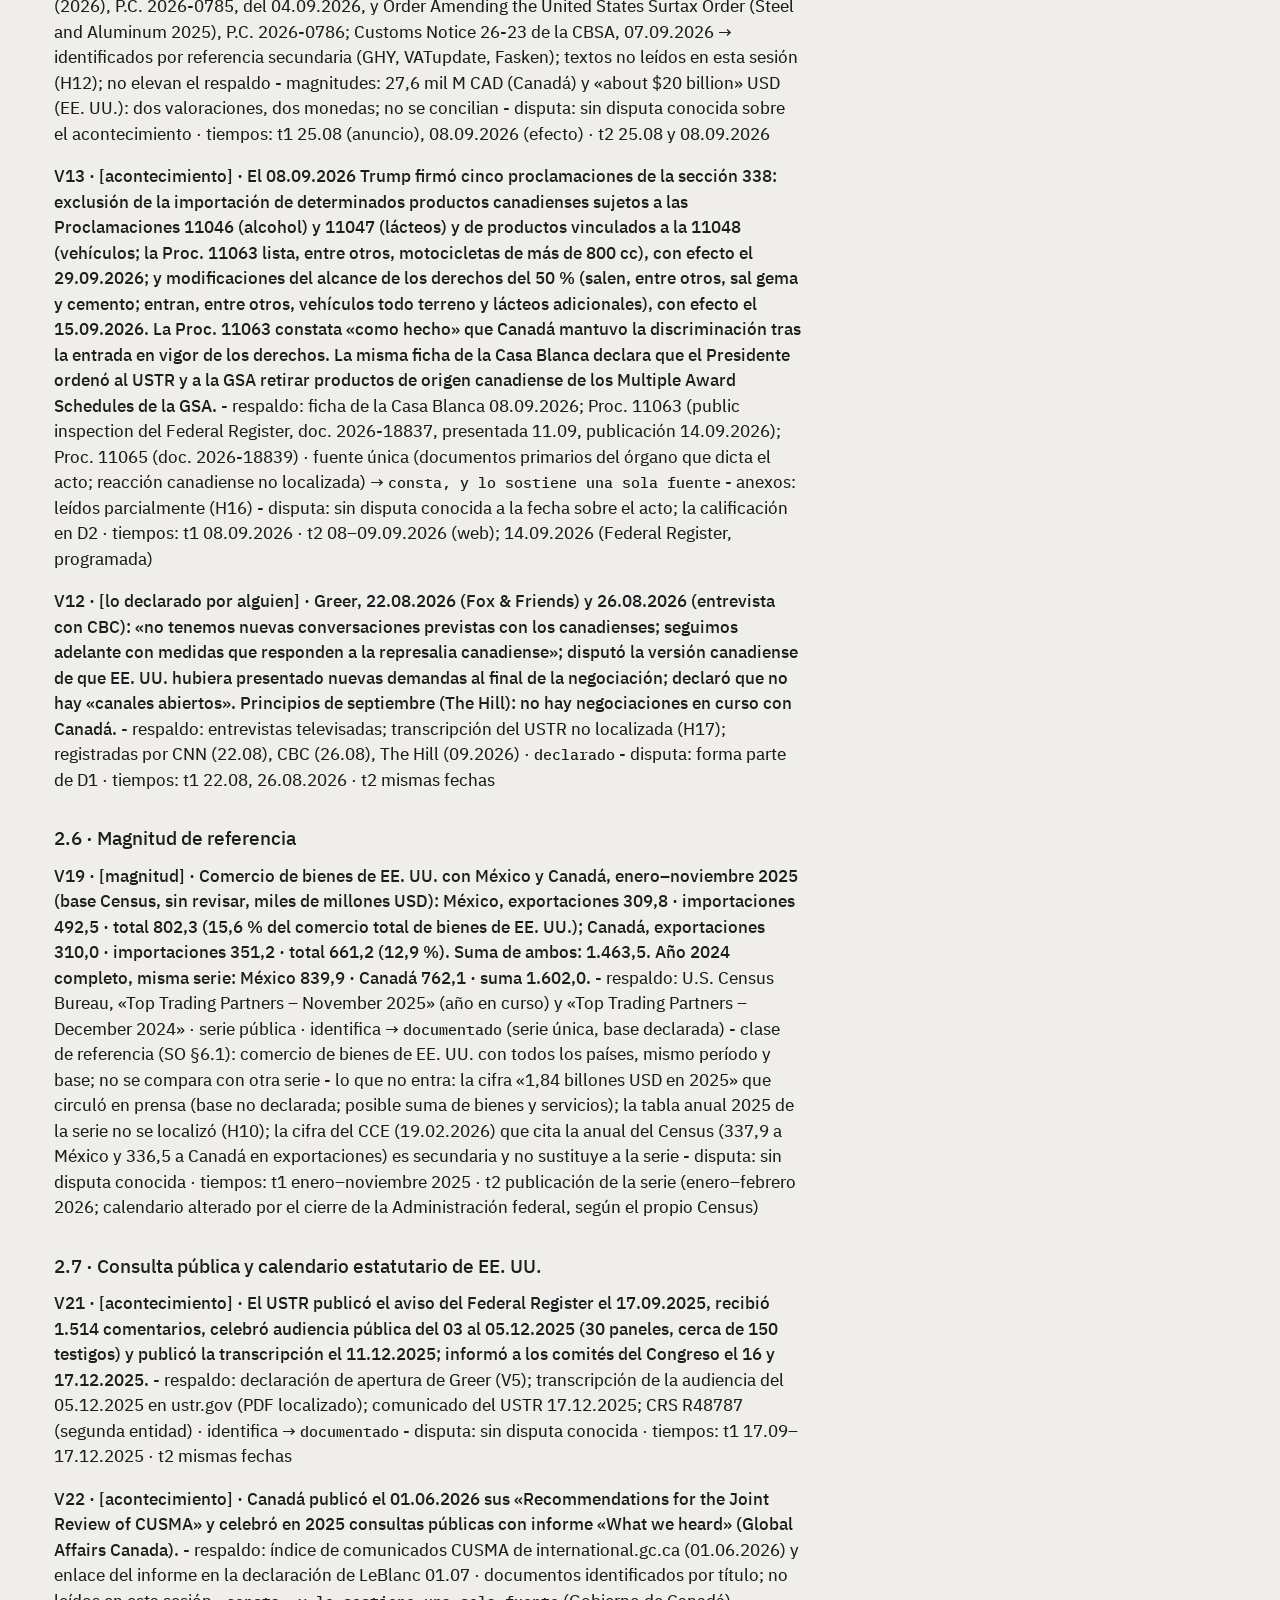
==== commit 4389e9fd: "AN-2026-001: pieza v1 en la página del expediente, con marcadores Qué: B1, la línea de publicación d" ====
--- a/AN-2026-001/index.html
+++ b/AN-2026-001/index.html
@@ -111,7 +111,7 @@
 sin depósito externo a 19.09.2026
 retenciones por vacante: 0
 correcciones: 0
-con pieza · publicada 23.09.2026
+con pieza · publicada [FECHA]
 registro de horas: abierto (SO §7) · fases 1–4 ejecutadas el 19.09.2026 · horas: las apunta el director (una hora reconstruida es una estimación)
 ficha de criterio de selección: registrada (Fase 0, cerrada)</div>
 
@@ -119,7 +119,7 @@
 <div class="citar">Aetas Nostra. AN-2026-001, v1. «Revisión conjunta del USMCA/T-MEC: EE. UU. no confirma la prórroga (art. 34.7)». Publicado 19.09.2026, revisado —. aetasnostra.es/AN-2026-001. Sin depósito externo a 19.09.2026.</div>
 
 <h2>Estado de publicación</h2>
-<p class="estado-lin">con pieza · publicada 23.09.2026 · retenciones por vacante: 0 · correcciones: 0</p>
+<p class="estado-lin">con pieza · publicada [FECHA] · retenciones por vacante: 0 · correcciones: 0</p>
 <p class="estado-lin">producido durante la vacante de la figura de revisión (arts. 27 y 31) · desde 18.09.2026 · plazo 18.03.2027 · concordancia (art. 28): no medible</p>
 
 <h2>Pieza</h2>
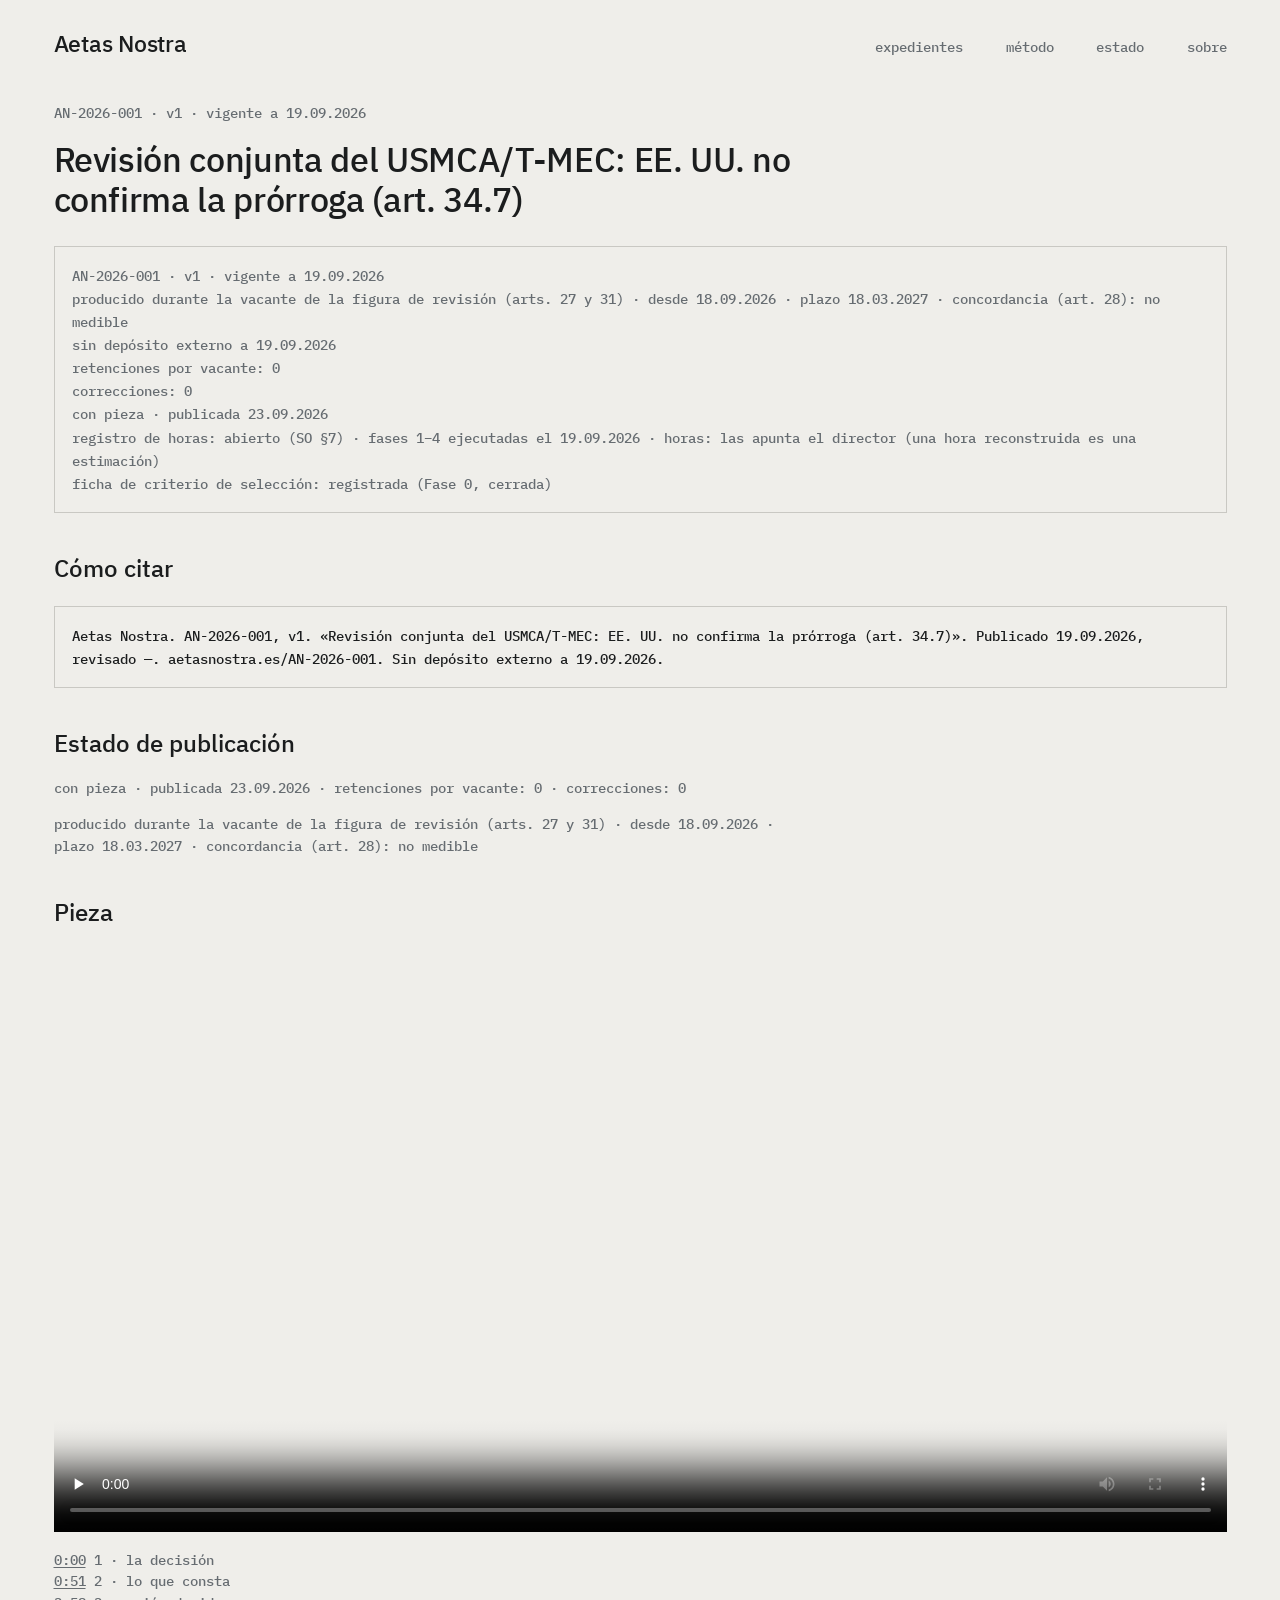
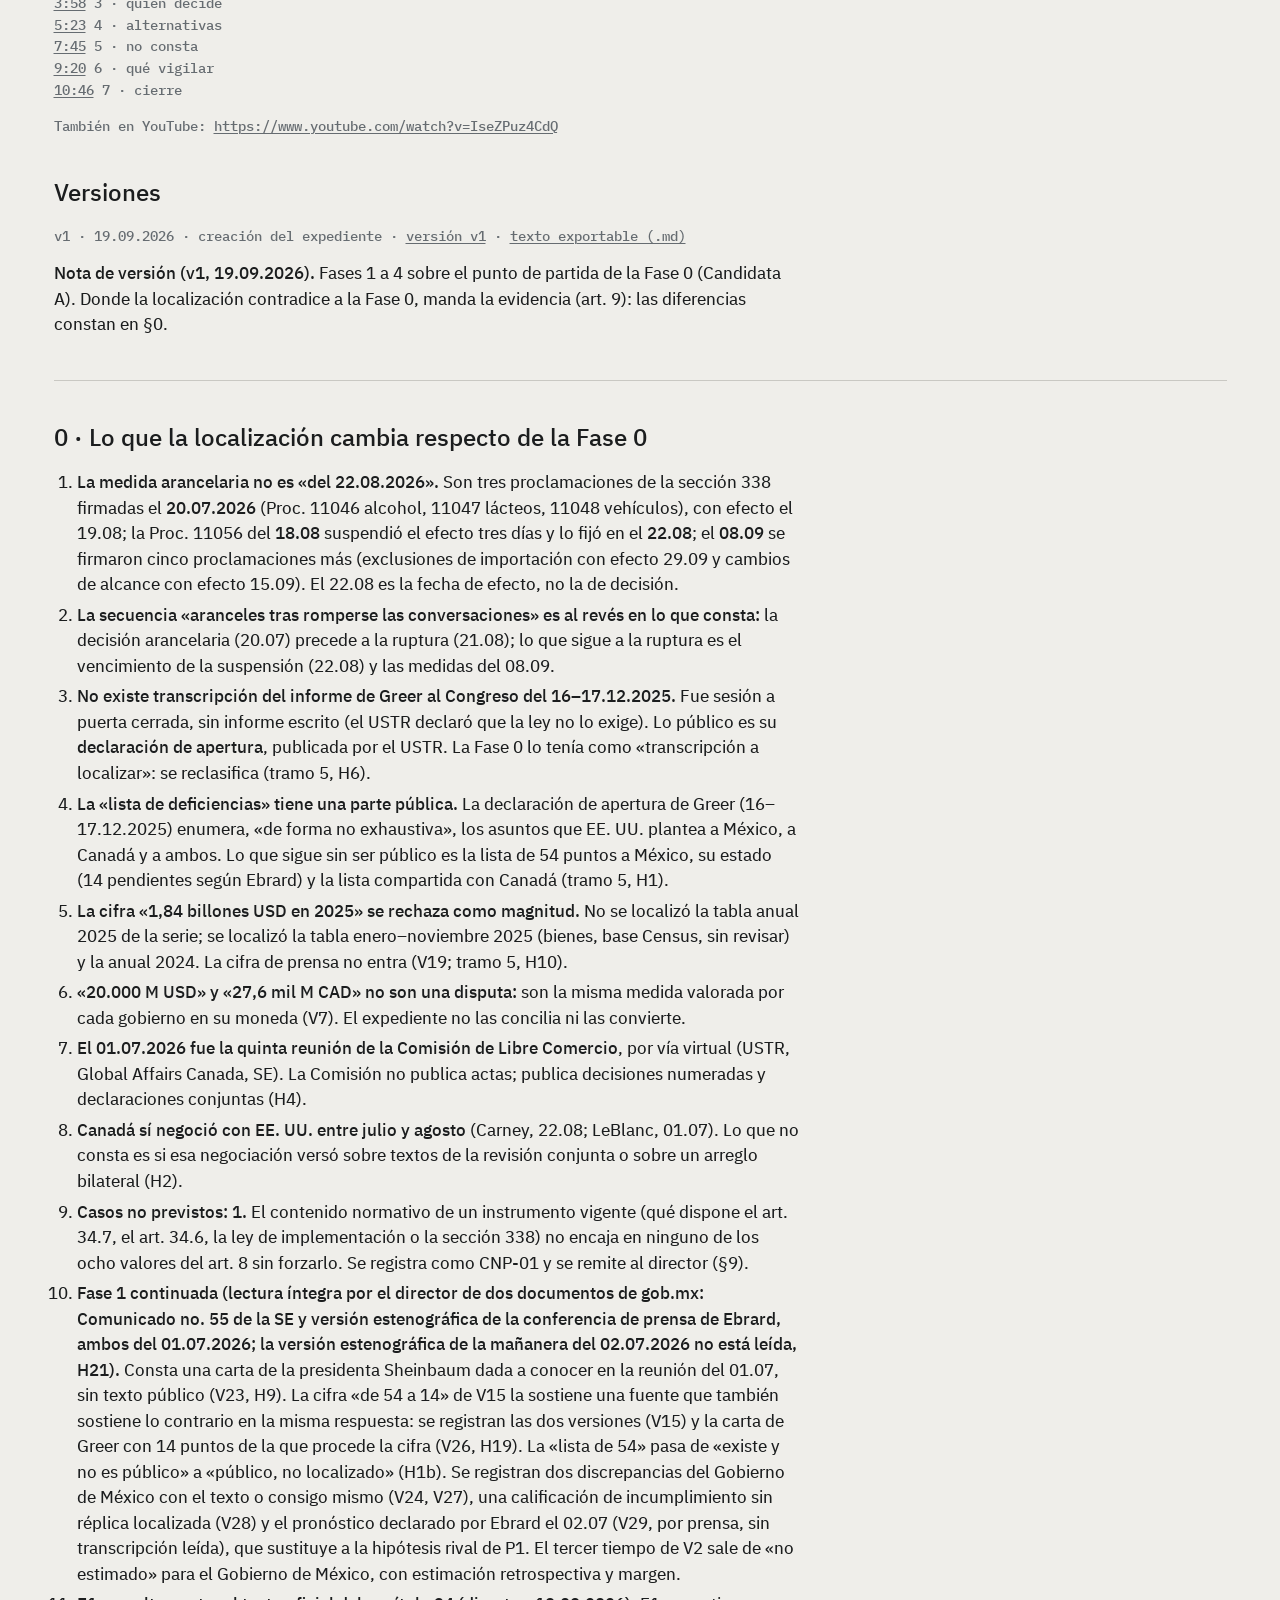
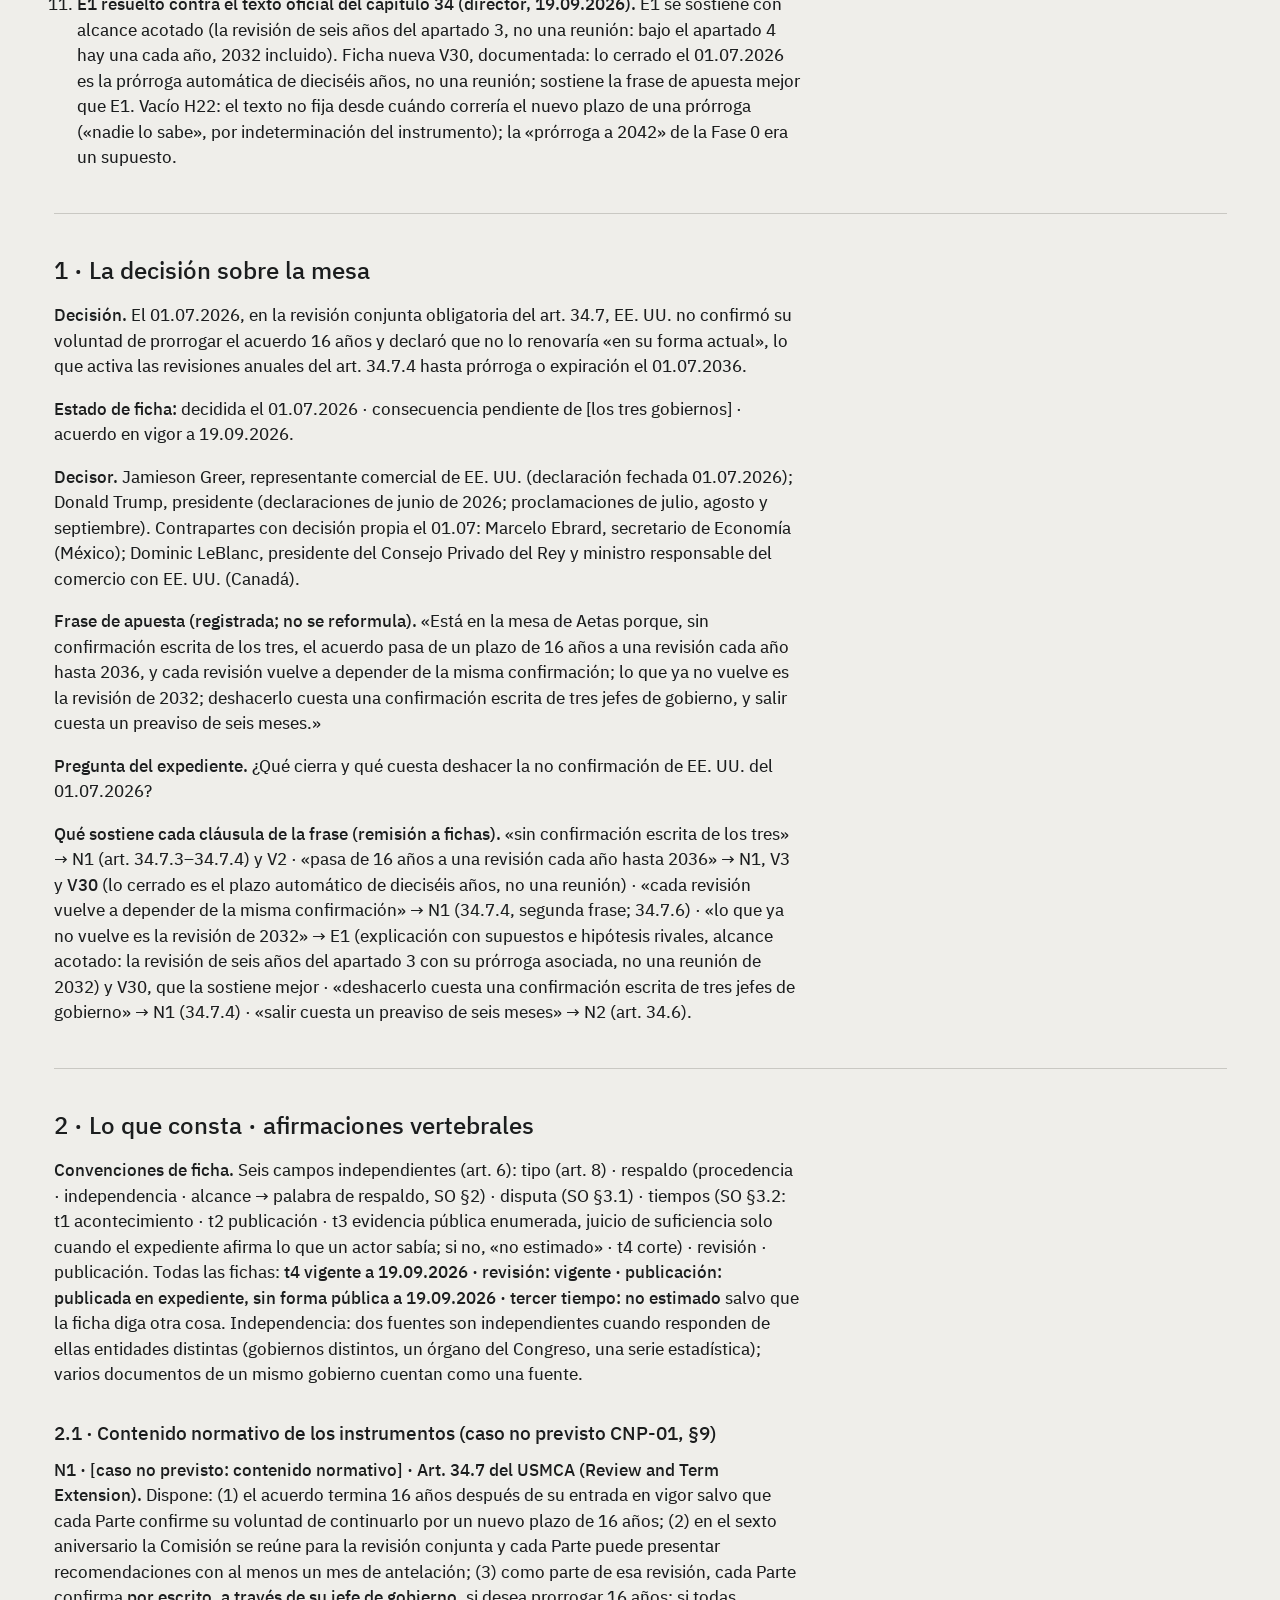
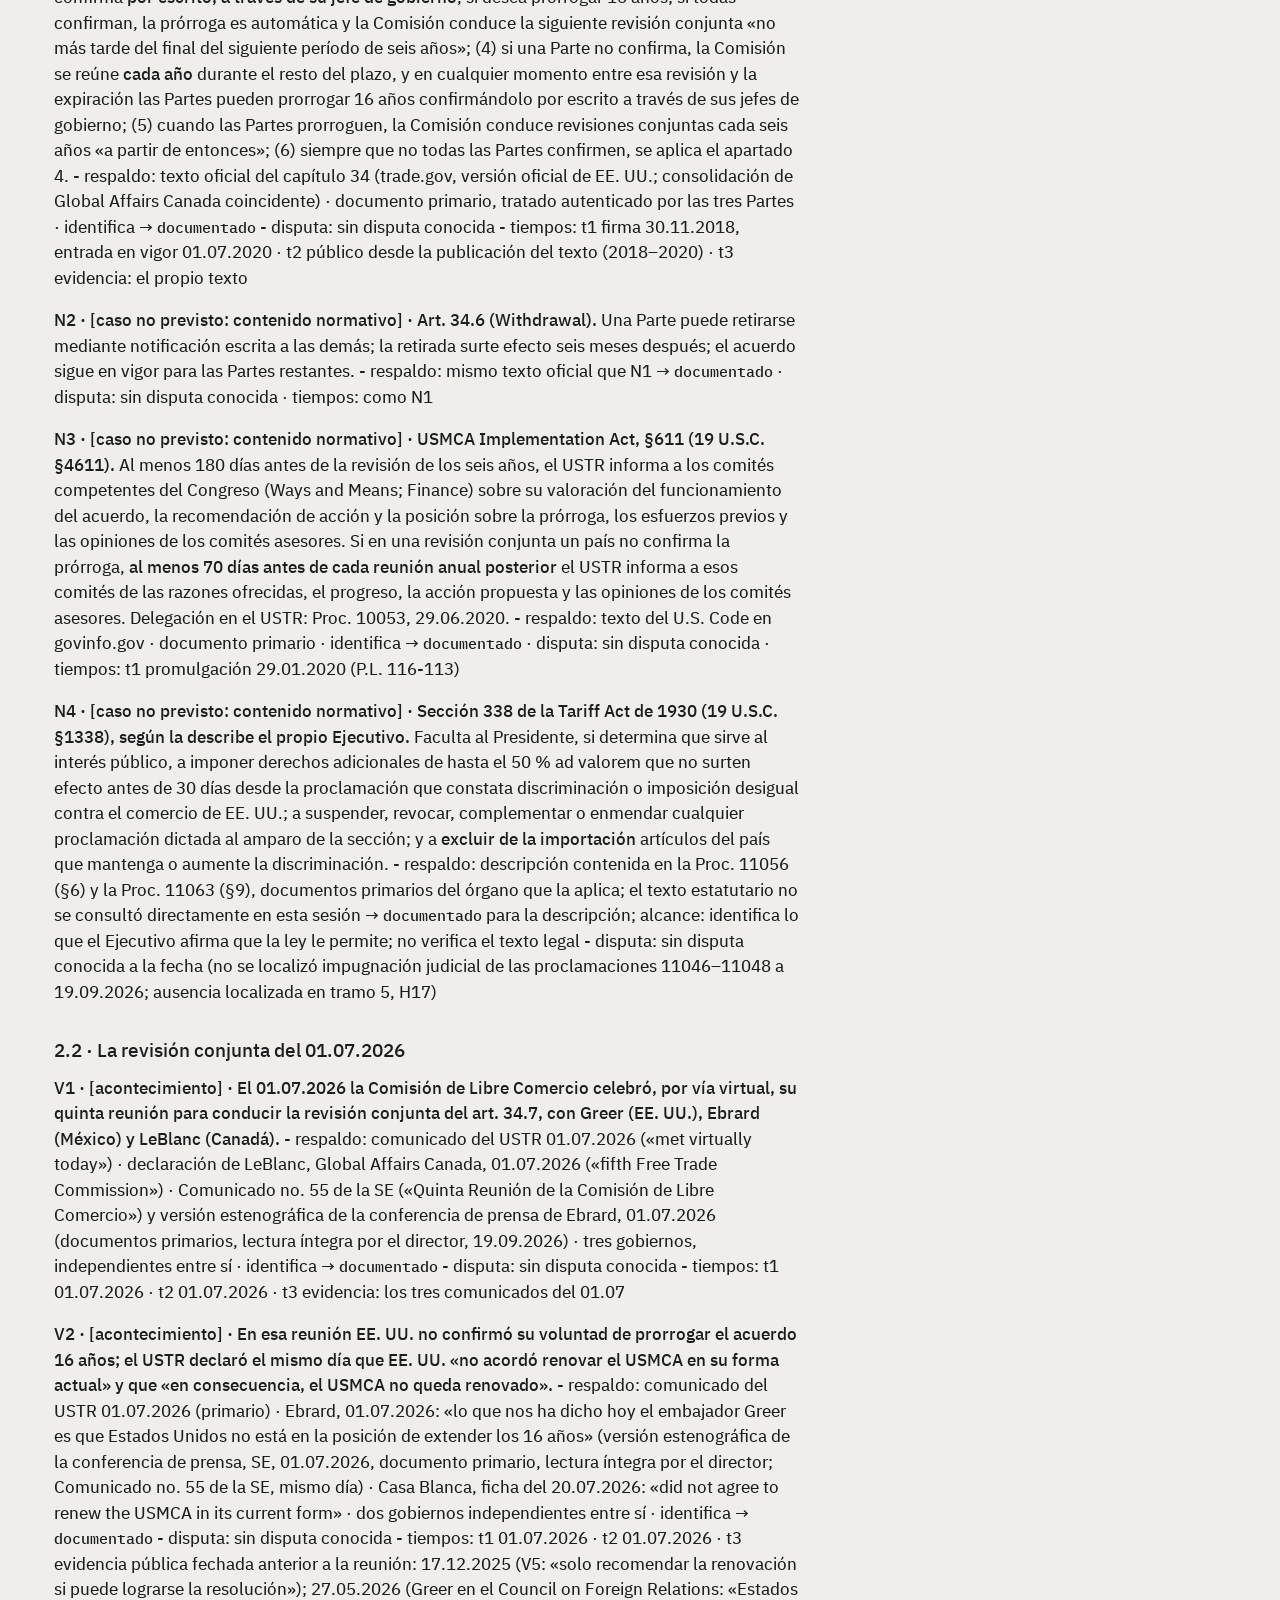
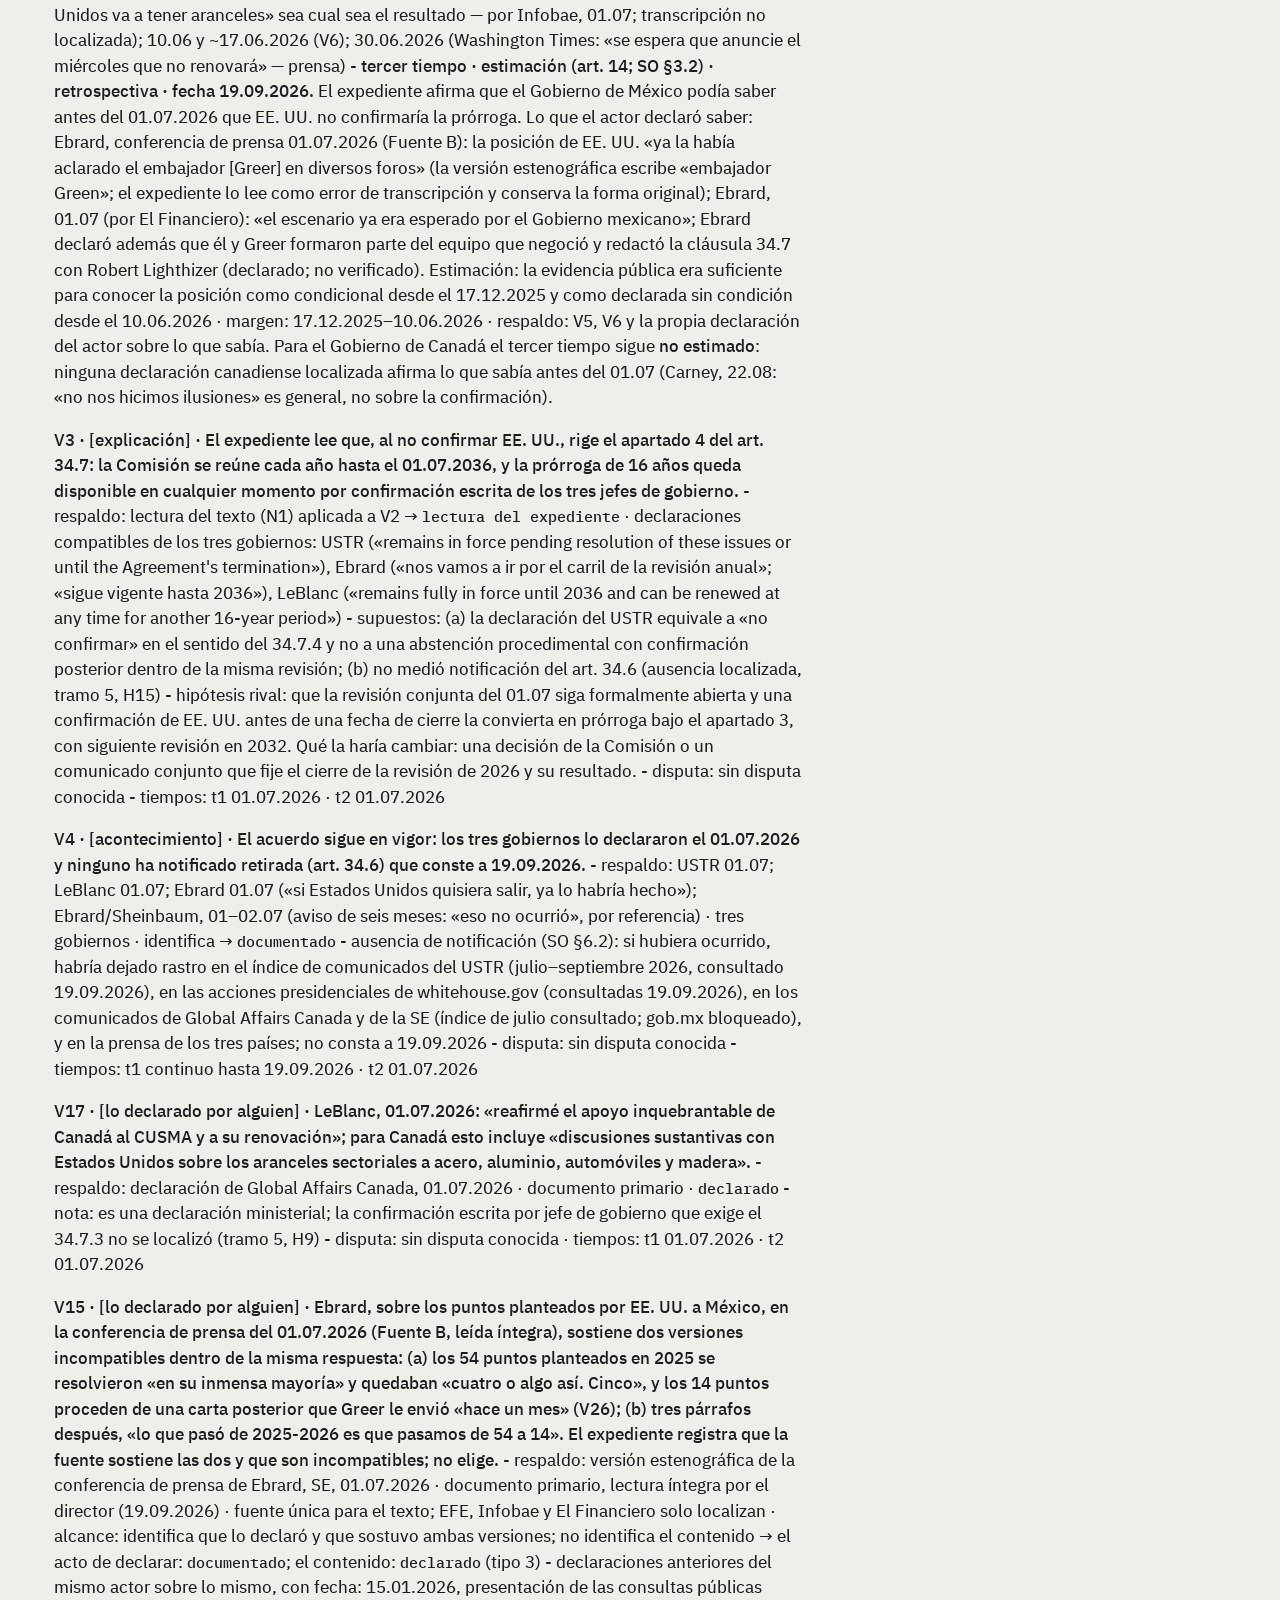
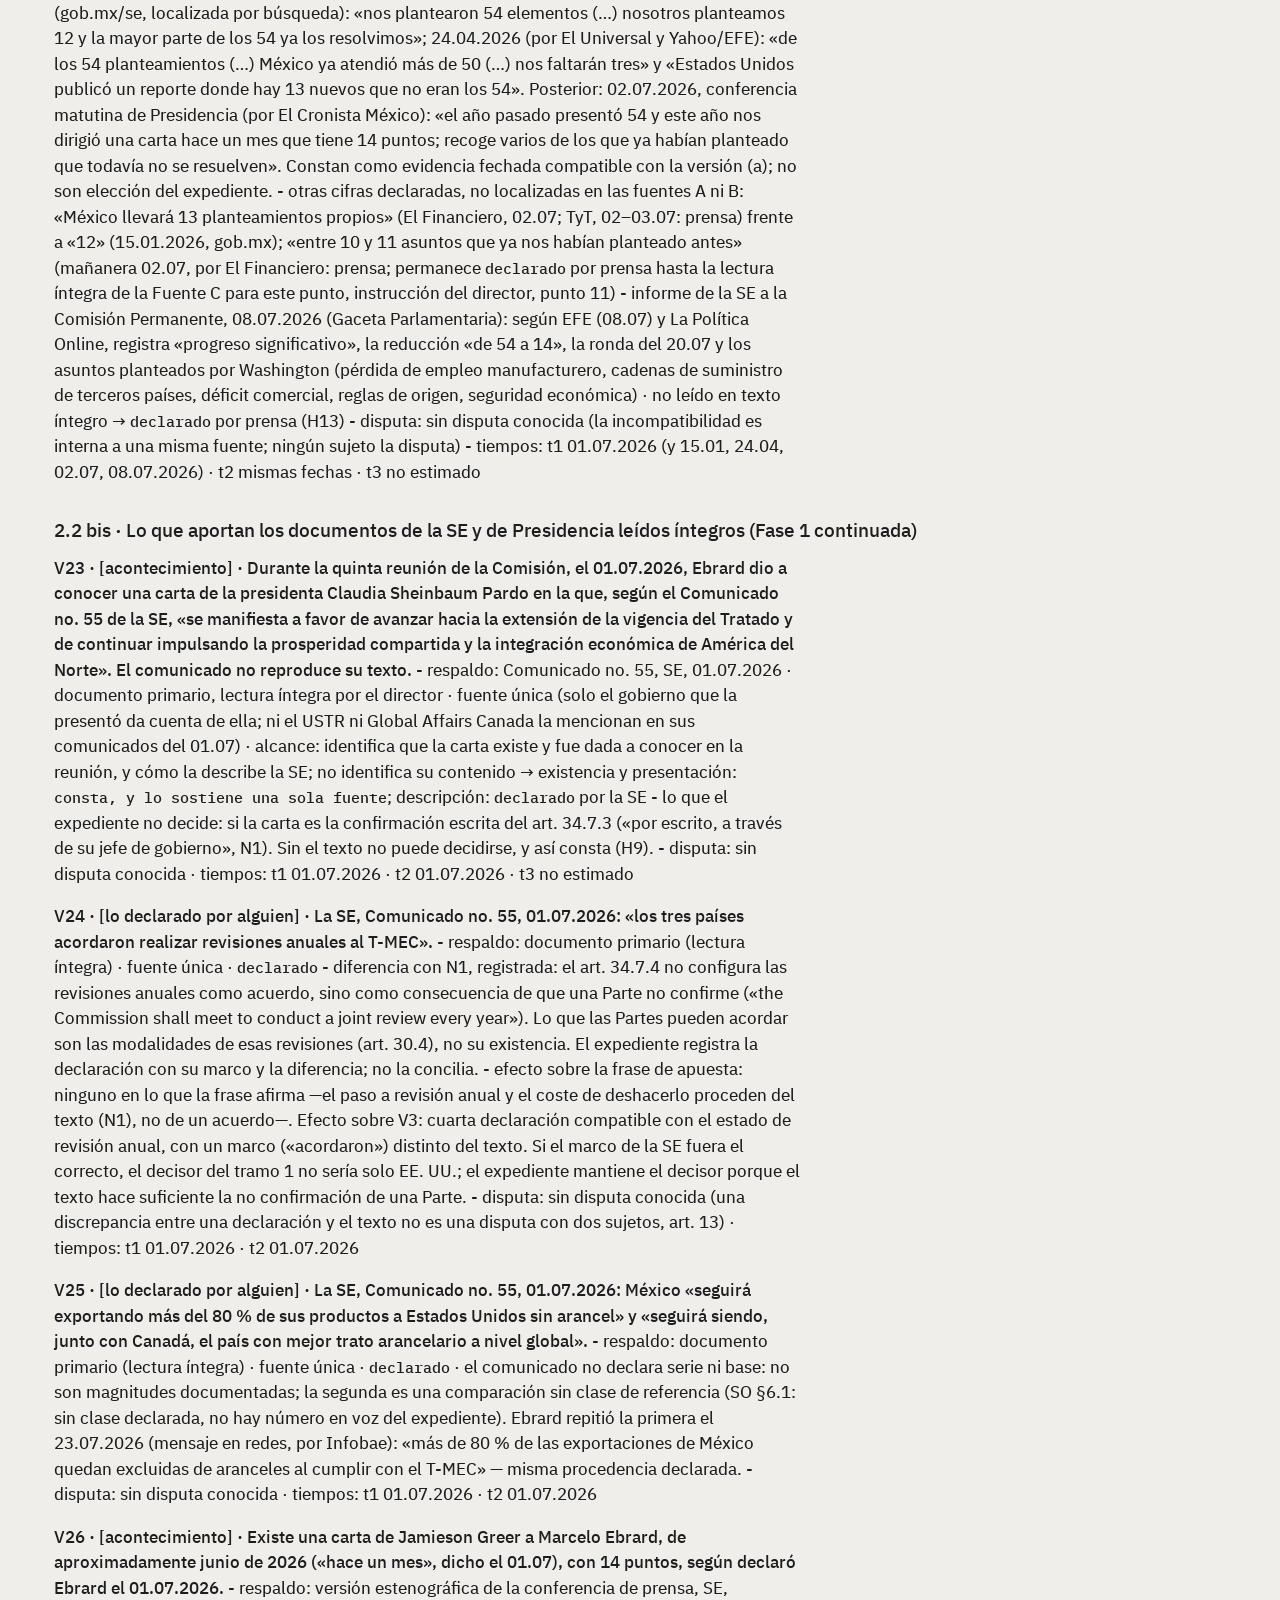
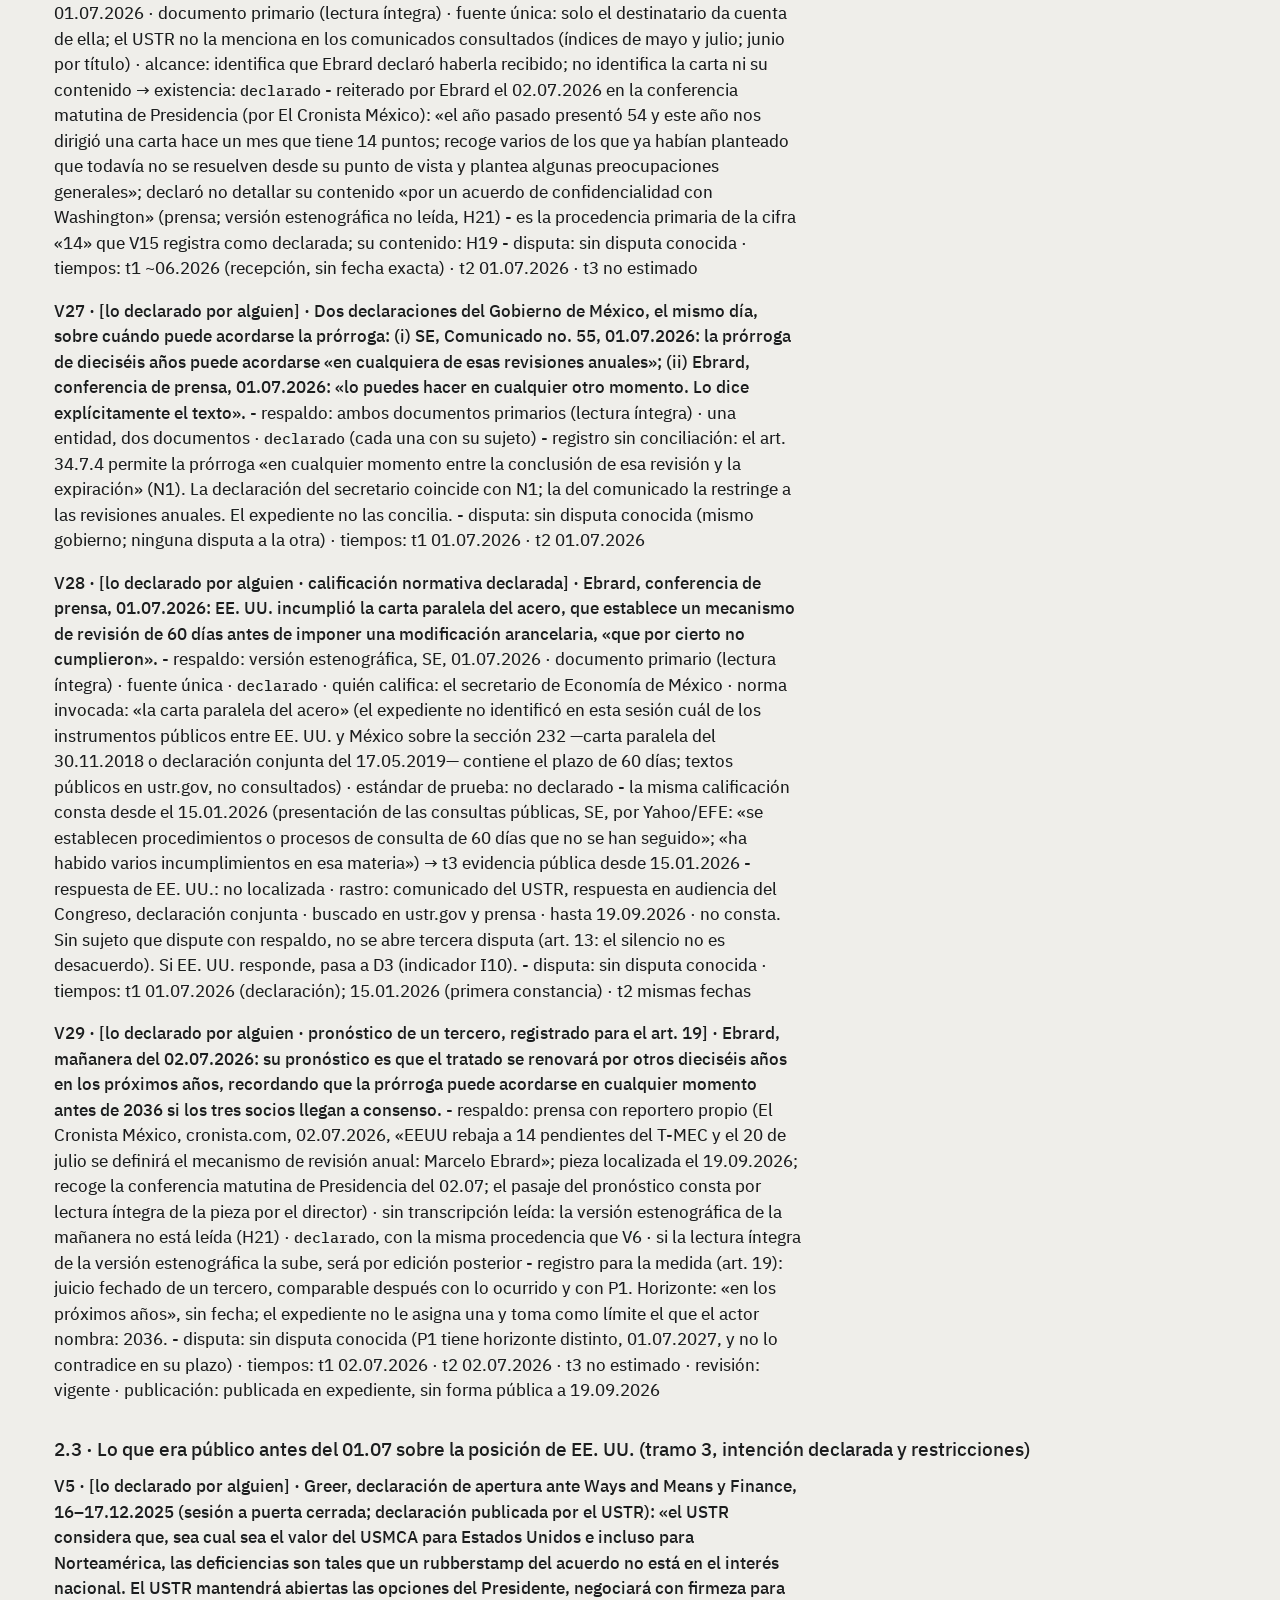
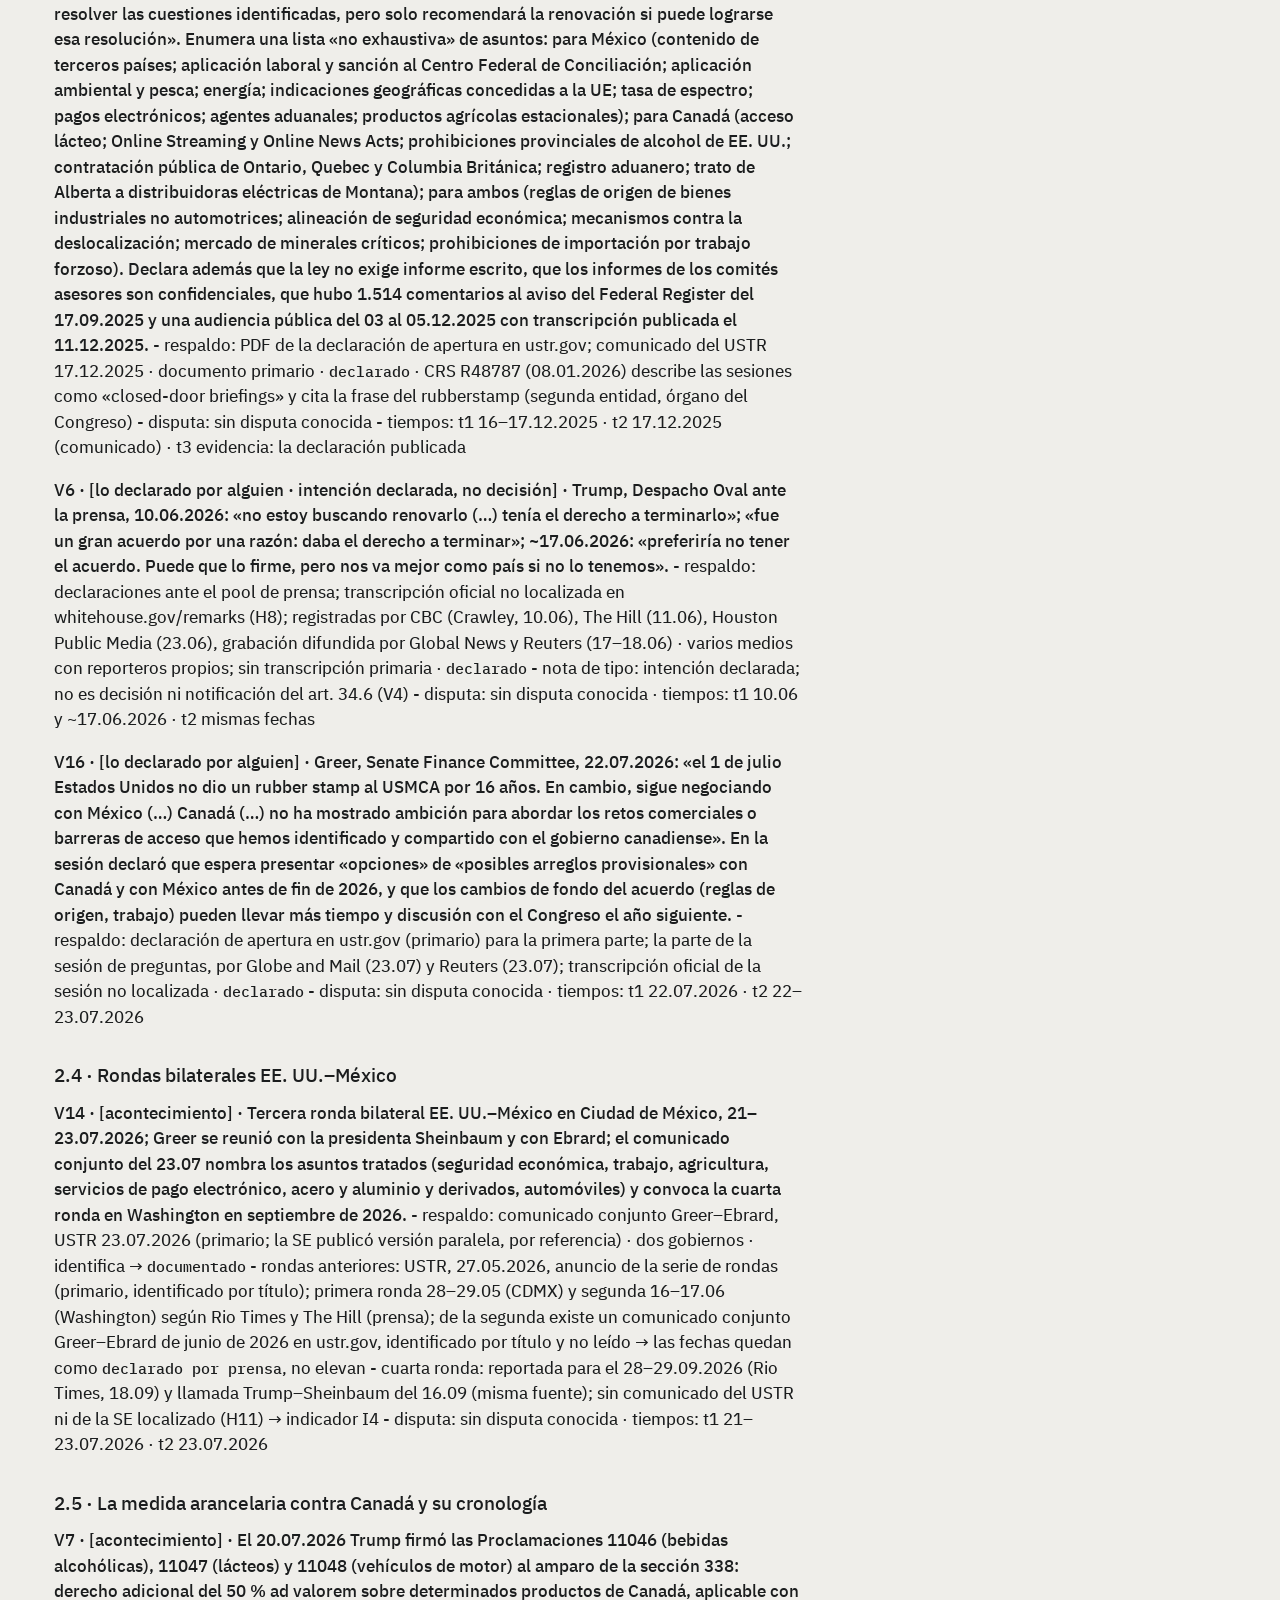
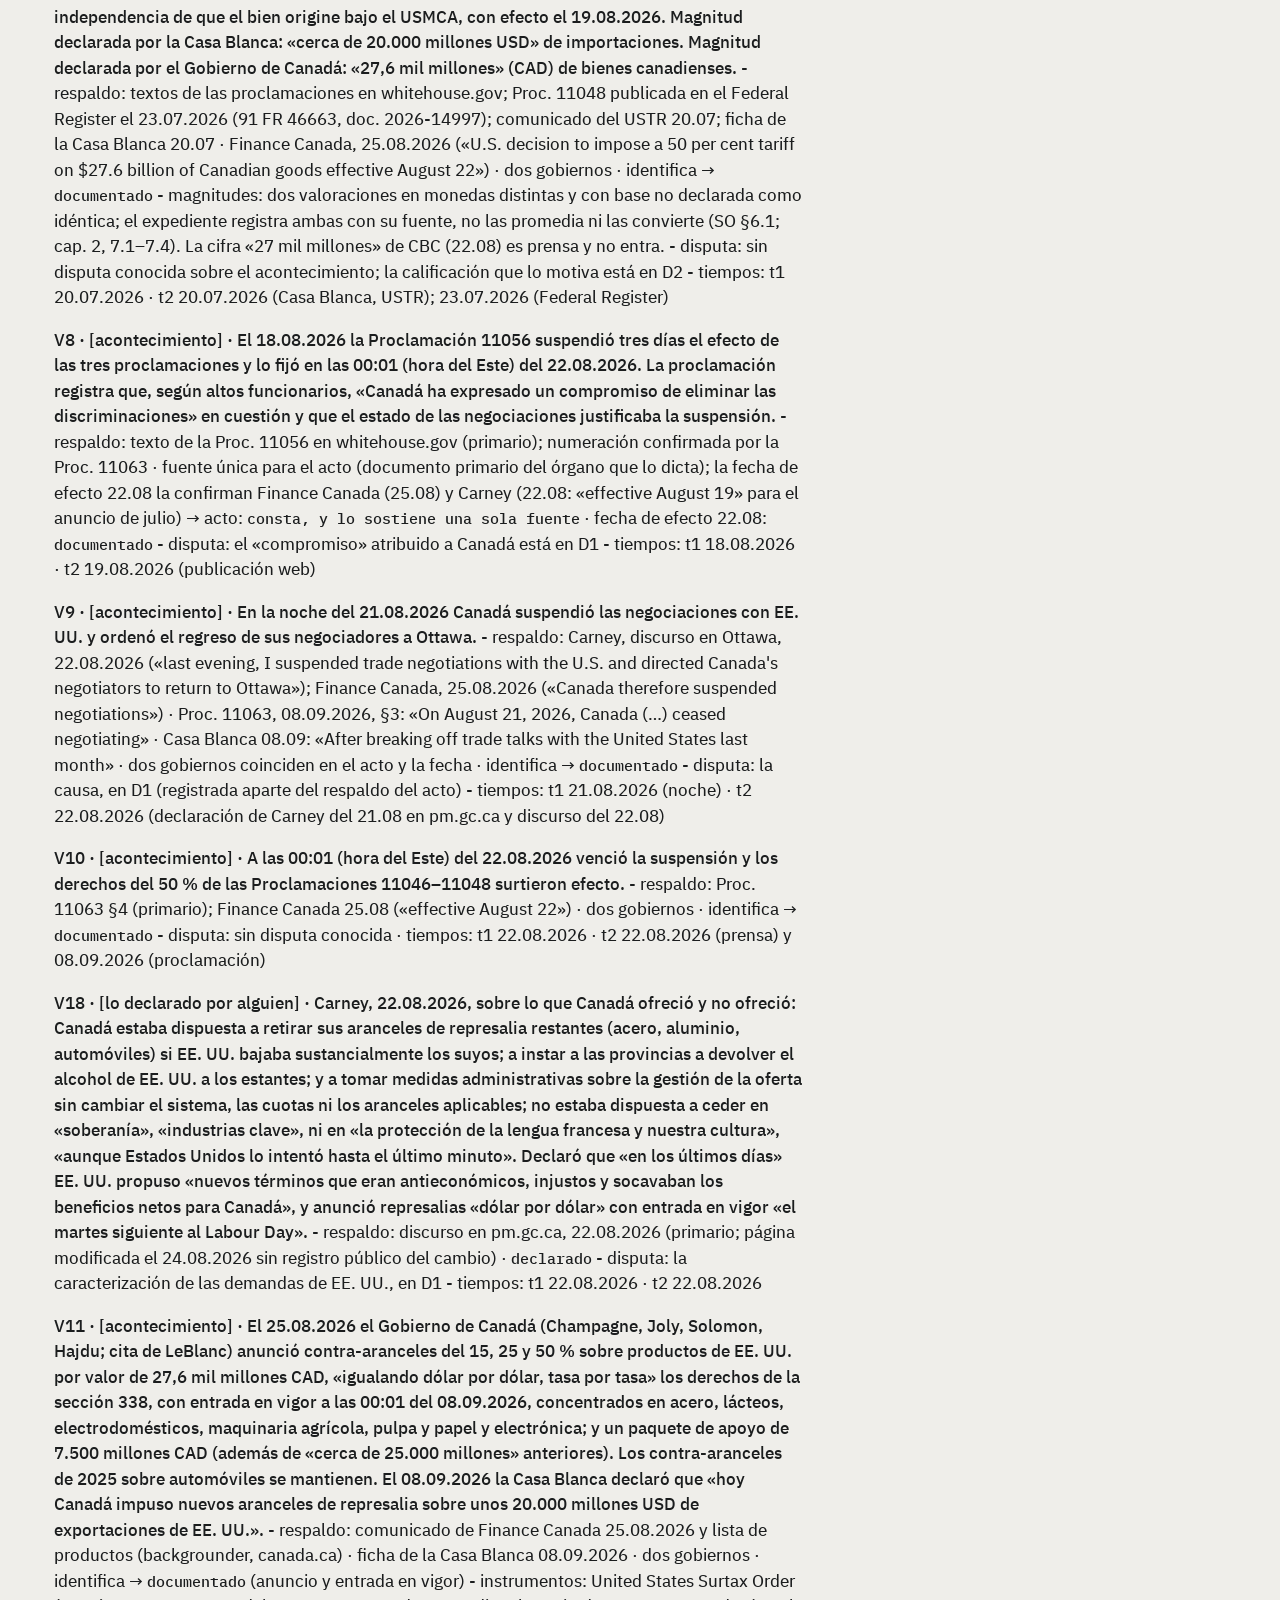
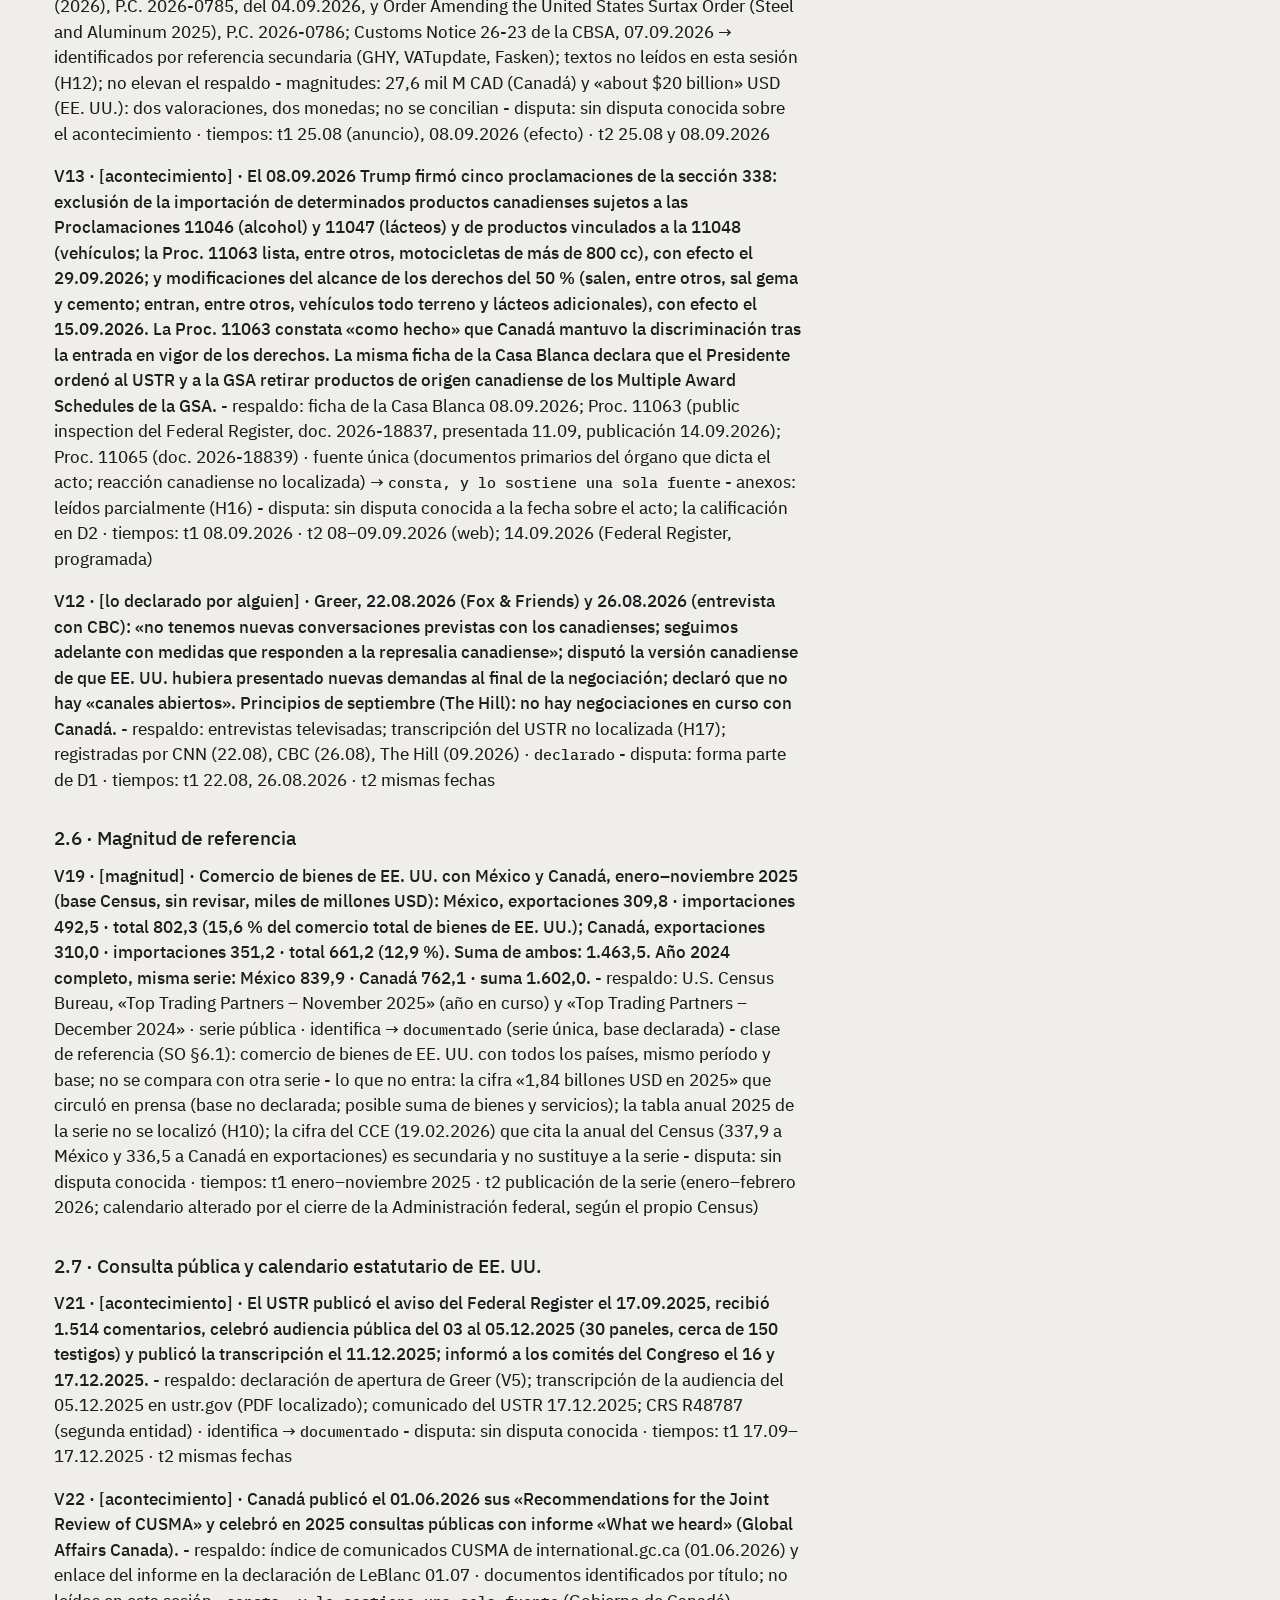
==== commit 8c683f3a: "AN-2026-001: los minutos de la pieza esperan a los metadatos del vídeo Qué: si el vídeo aún no ha ca" ====
--- a/AN-2026-001/index.html
+++ b/AN-2026-001/index.html
@@ -111,7 +111,7 @@
 sin depósito externo a 19.09.2026
 retenciones por vacante: 0
 correcciones: 0
-con pieza · publicada [FECHA]
+con pieza · publicada 23.09.2026
 registro de horas: abierto (SO §7) · fases 1–4 ejecutadas el 19.09.2026 · horas: las apunta el director (una hora reconstruida es una estimación)
 ficha de criterio de selección: registrada (Fase 0, cerrada)</div>
 
@@ -119,7 +119,7 @@
 <div class="citar">Aetas Nostra. AN-2026-001, v1. «Revisión conjunta del USMCA/T-MEC: EE. UU. no confirma la prórroga (art. 34.7)». Publicado 19.09.2026, revisado —. aetasnostra.es/AN-2026-001. Sin depósito externo a 19.09.2026.</div>
 
 <h2>Estado de publicación</h2>
-<p class="estado-lin">con pieza · publicada [FECHA] · retenciones por vacante: 0 · correcciones: 0</p>
+<p class="estado-lin">con pieza · publicada 23.09.2026 · retenciones por vacante: 0 · correcciones: 0</p>
 <p class="estado-lin">producido durante la vacante de la figura de revisión (arts. 27 y 31) · desde 18.09.2026 · plazo 18.03.2027 · concordancia (art. 28): no medible</p>
 
 <h2>Pieza</h2>
@@ -131,8 +131,8 @@
 <a href="AN-2026-001_v1_pieza.mp4#t=465" data-t="465">7:45</a> 5 · no consta<br>
 <a href="AN-2026-001_v1_pieza.mp4#t=560" data-t="560">9:20</a> 6 · qué vigilar<br>
 <a href="AN-2026-001_v1_pieza.mp4#t=646" data-t="646">10:46</a> 7 · cierre</p>
-<script>(function(){var v=document.getElementById('pieza');if(!v)return;[].forEach.call(document.querySelectorAll('a[data-t]'),function(a){a.addEventListener('click',function(e){e.preventDefault();v.currentTime=+a.getAttribute('data-t');var p=v.play();if(p&&p.catch)p.catch(function(){});v.scrollIntoView({block:'nearest'});});});})();</script>
-<p class="ap">También en YouTube: [ENLACE]</p>
+<script>(function(){var v=document.getElementById('pieza');if(!v)return;function ir(t){if(v.readyState>0){v.currentTime=t;}else{v.addEventListener('loadedmetadata',function h(){v.removeEventListener('loadedmetadata',h);v.currentTime=t;});}var p=v.play();if(p&&p.catch)p.catch(function(){});v.scrollIntoView({block:'nearest'});}[].forEach.call(document.querySelectorAll('a[data-t]'),function(a){a.addEventListener('click',function(e){e.preventDefault();ir(+a.getAttribute('data-t'));});});})();</script>
+<p class="ap">También en YouTube: <a href="https://www.youtube.com/watch?v=IseZPuz4CdQ">https://www.youtube.com/watch?v=IseZPuz4CdQ</a></p>
 
 <h2>Versiones</h2>
 <p class="ap">v1 · 19.09.2026 · creación del expediente · <a href="/AN-2026-001/v1/">versión v1</a> · <a href="/AN-2026-001/AN-2026-001_v1_expediente.md">texto exportable (.md)</a></p>
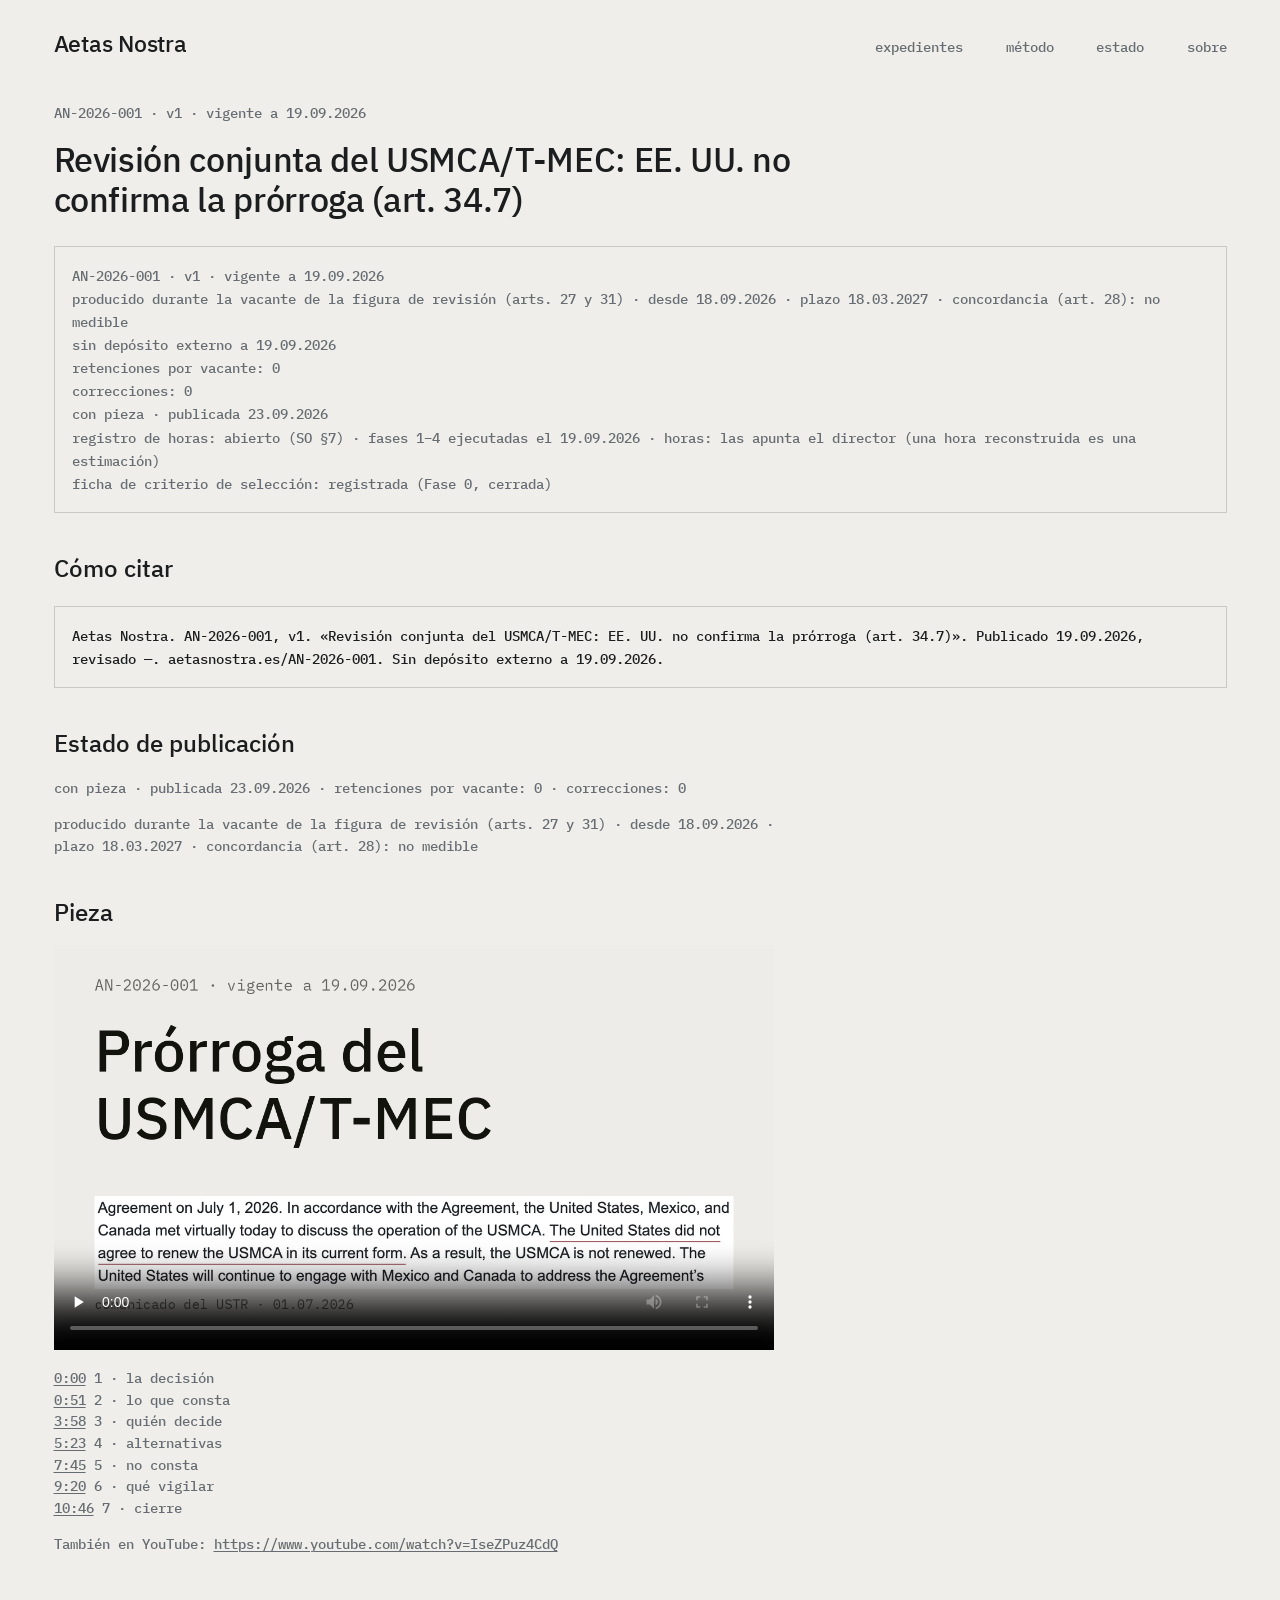
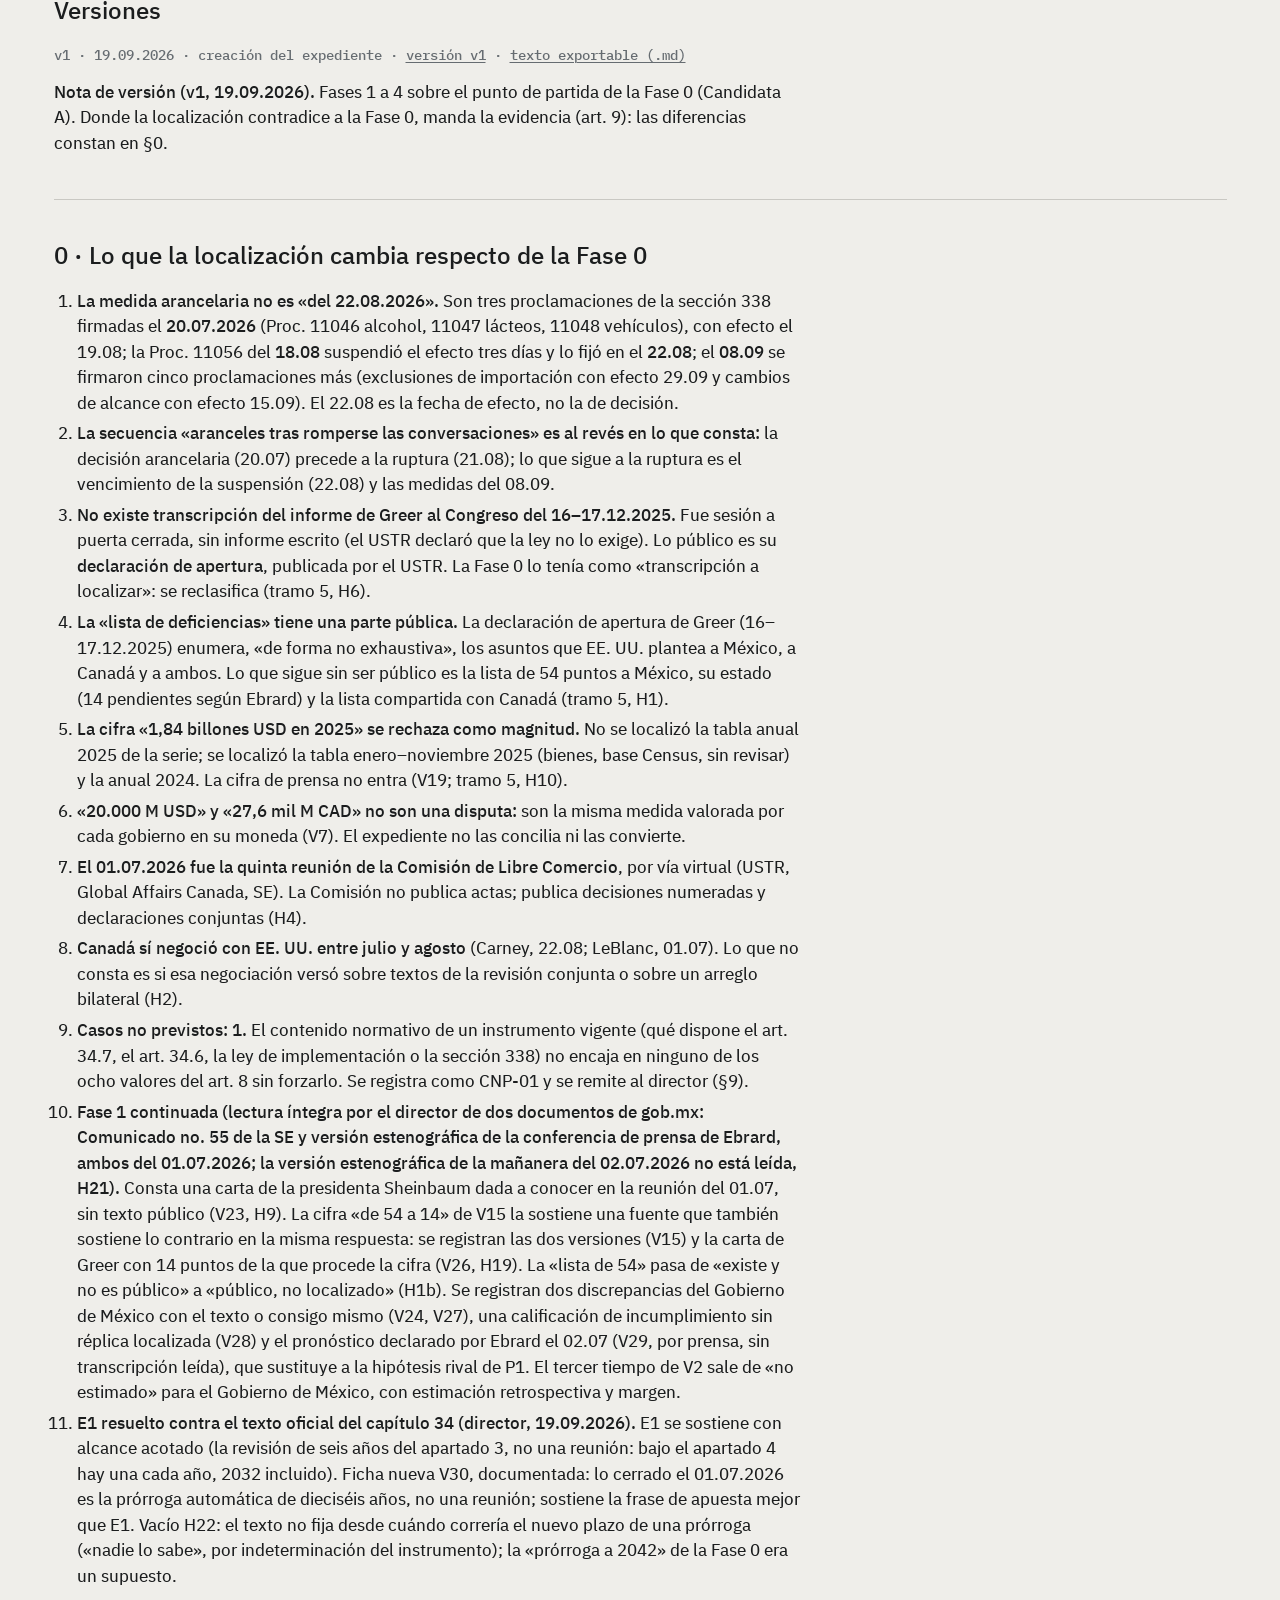
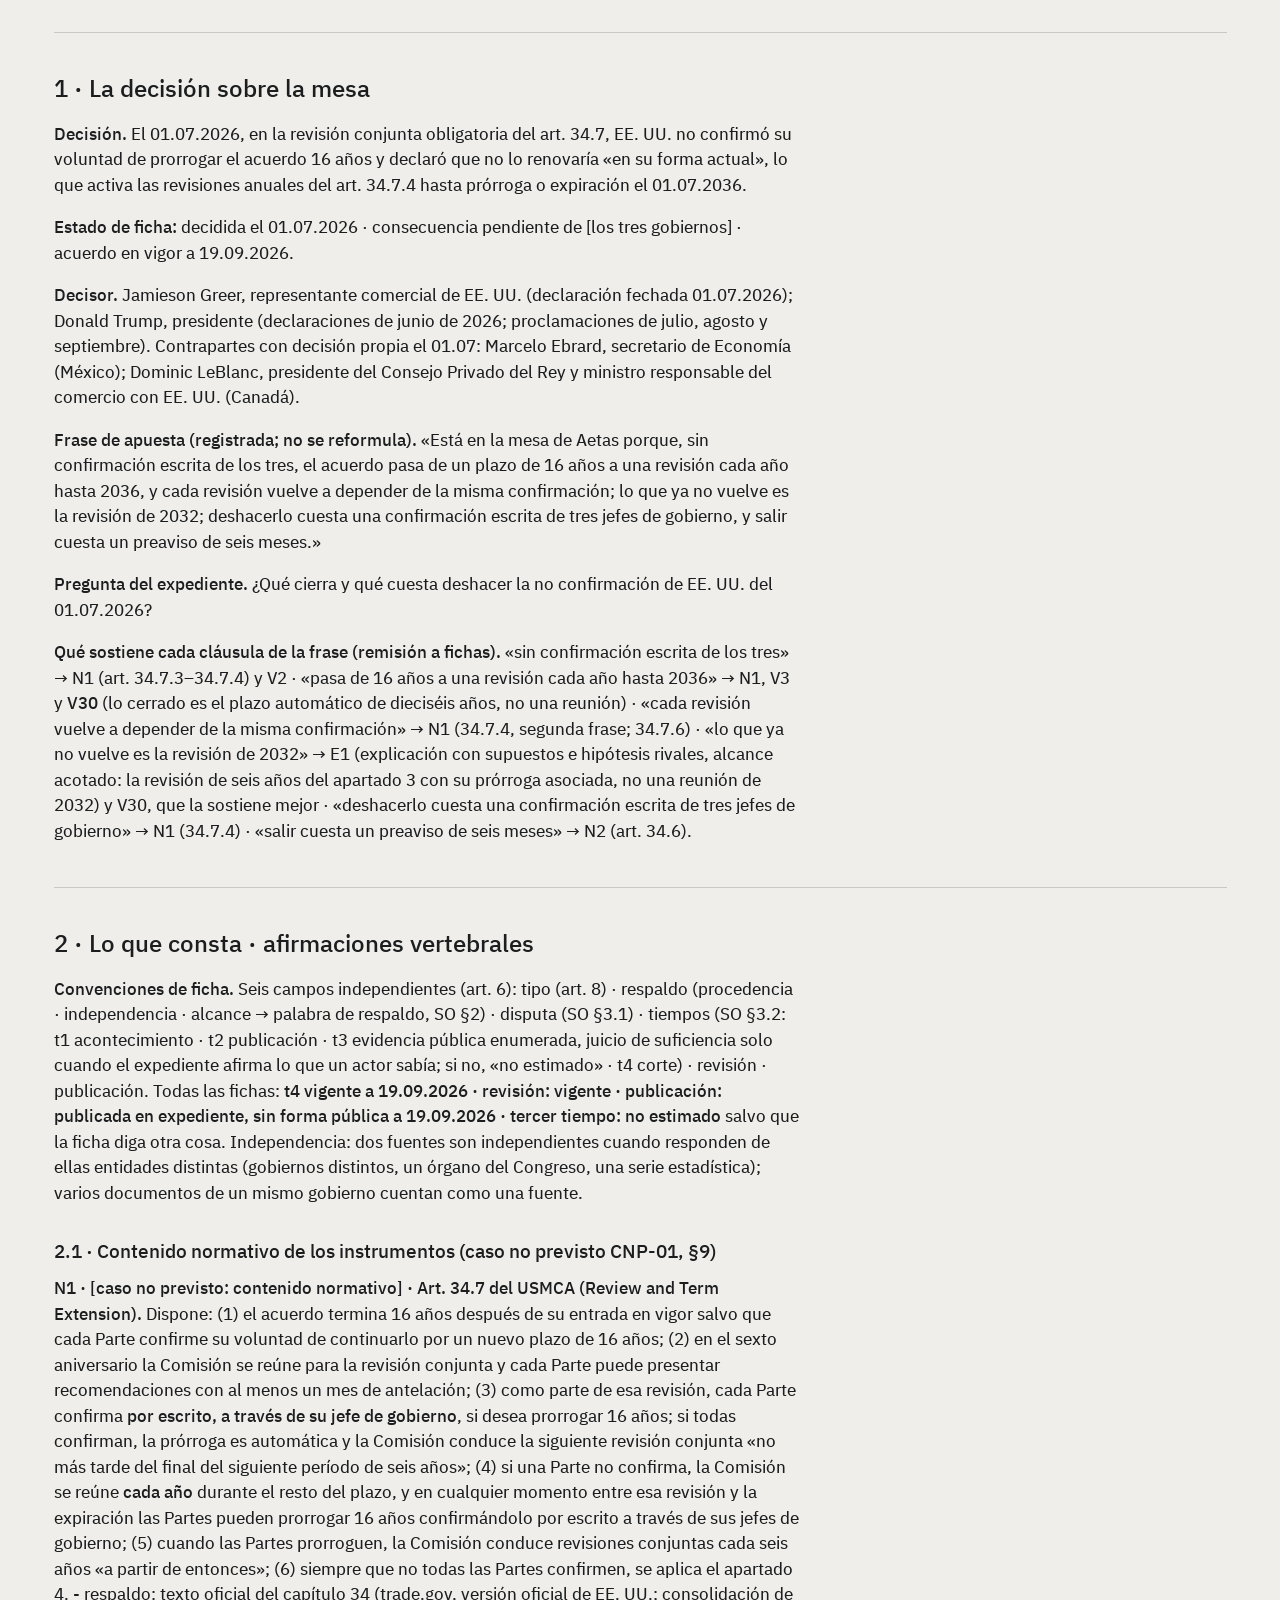
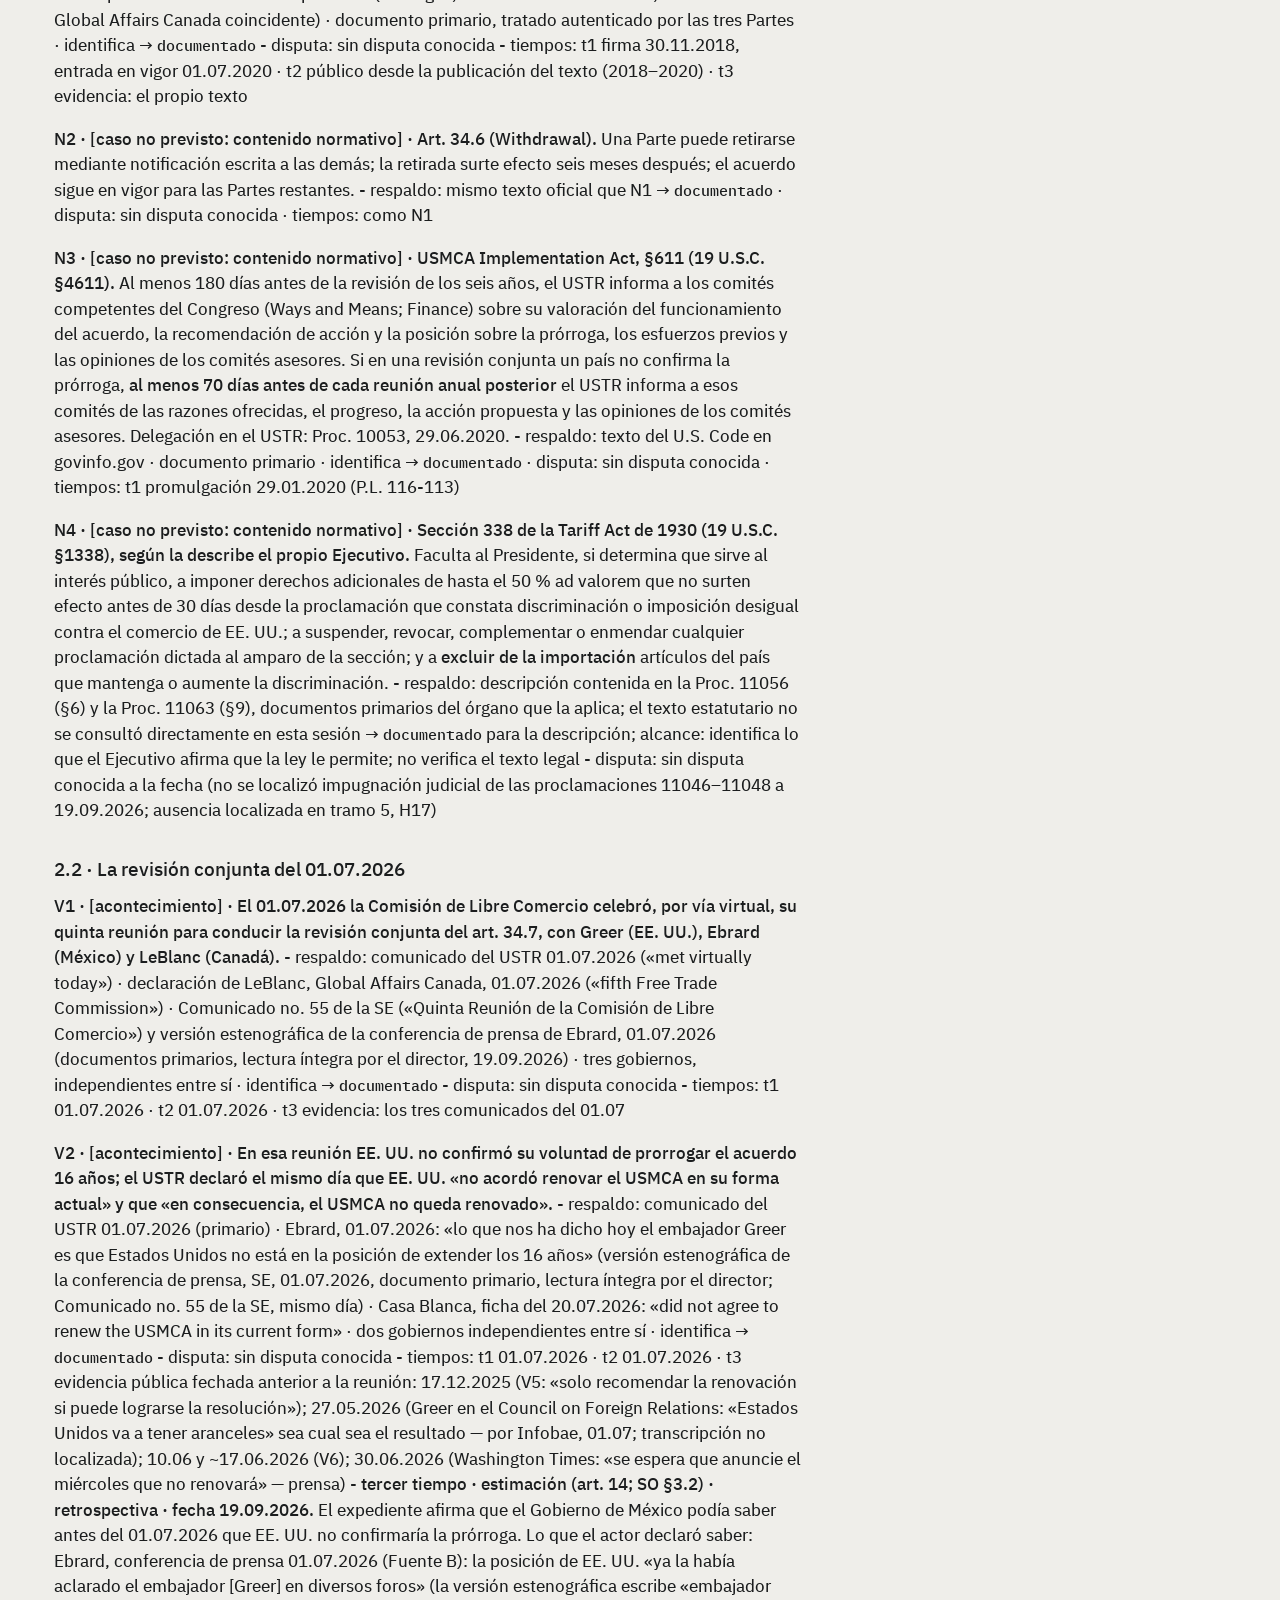
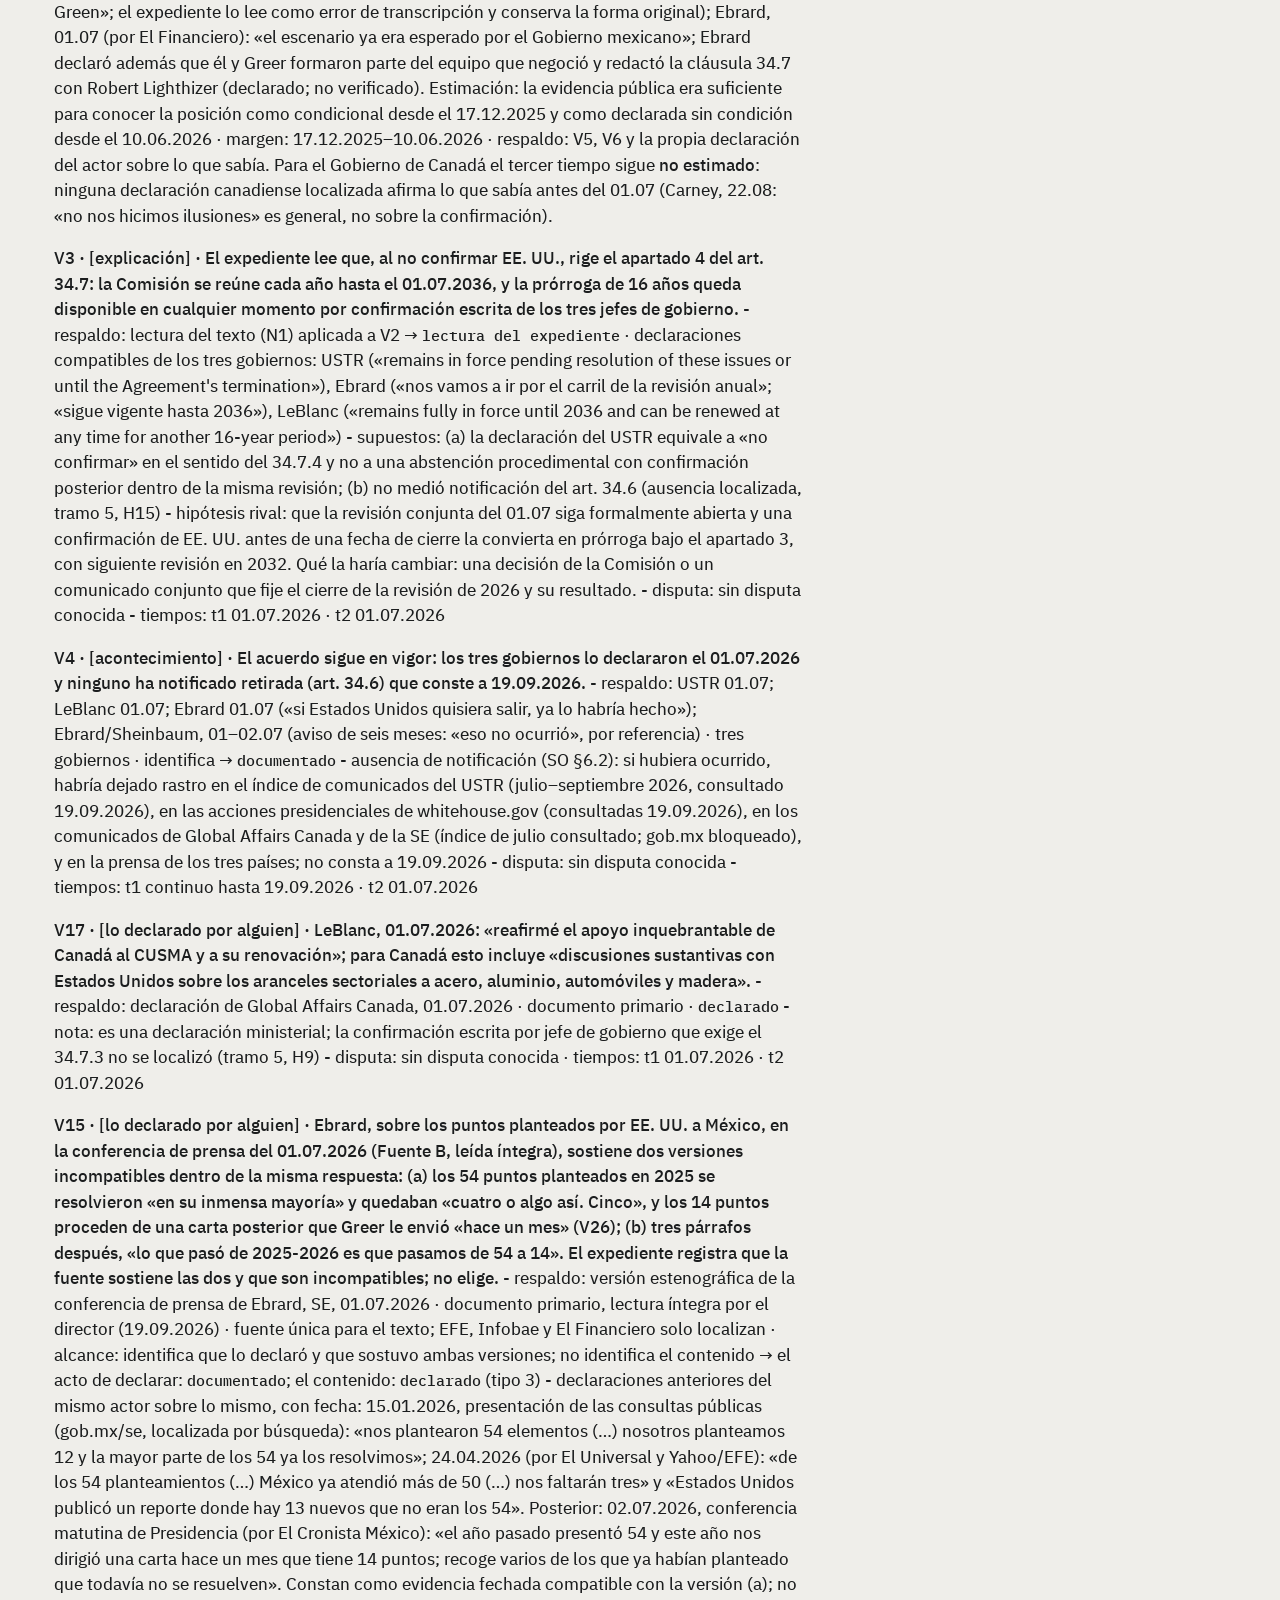
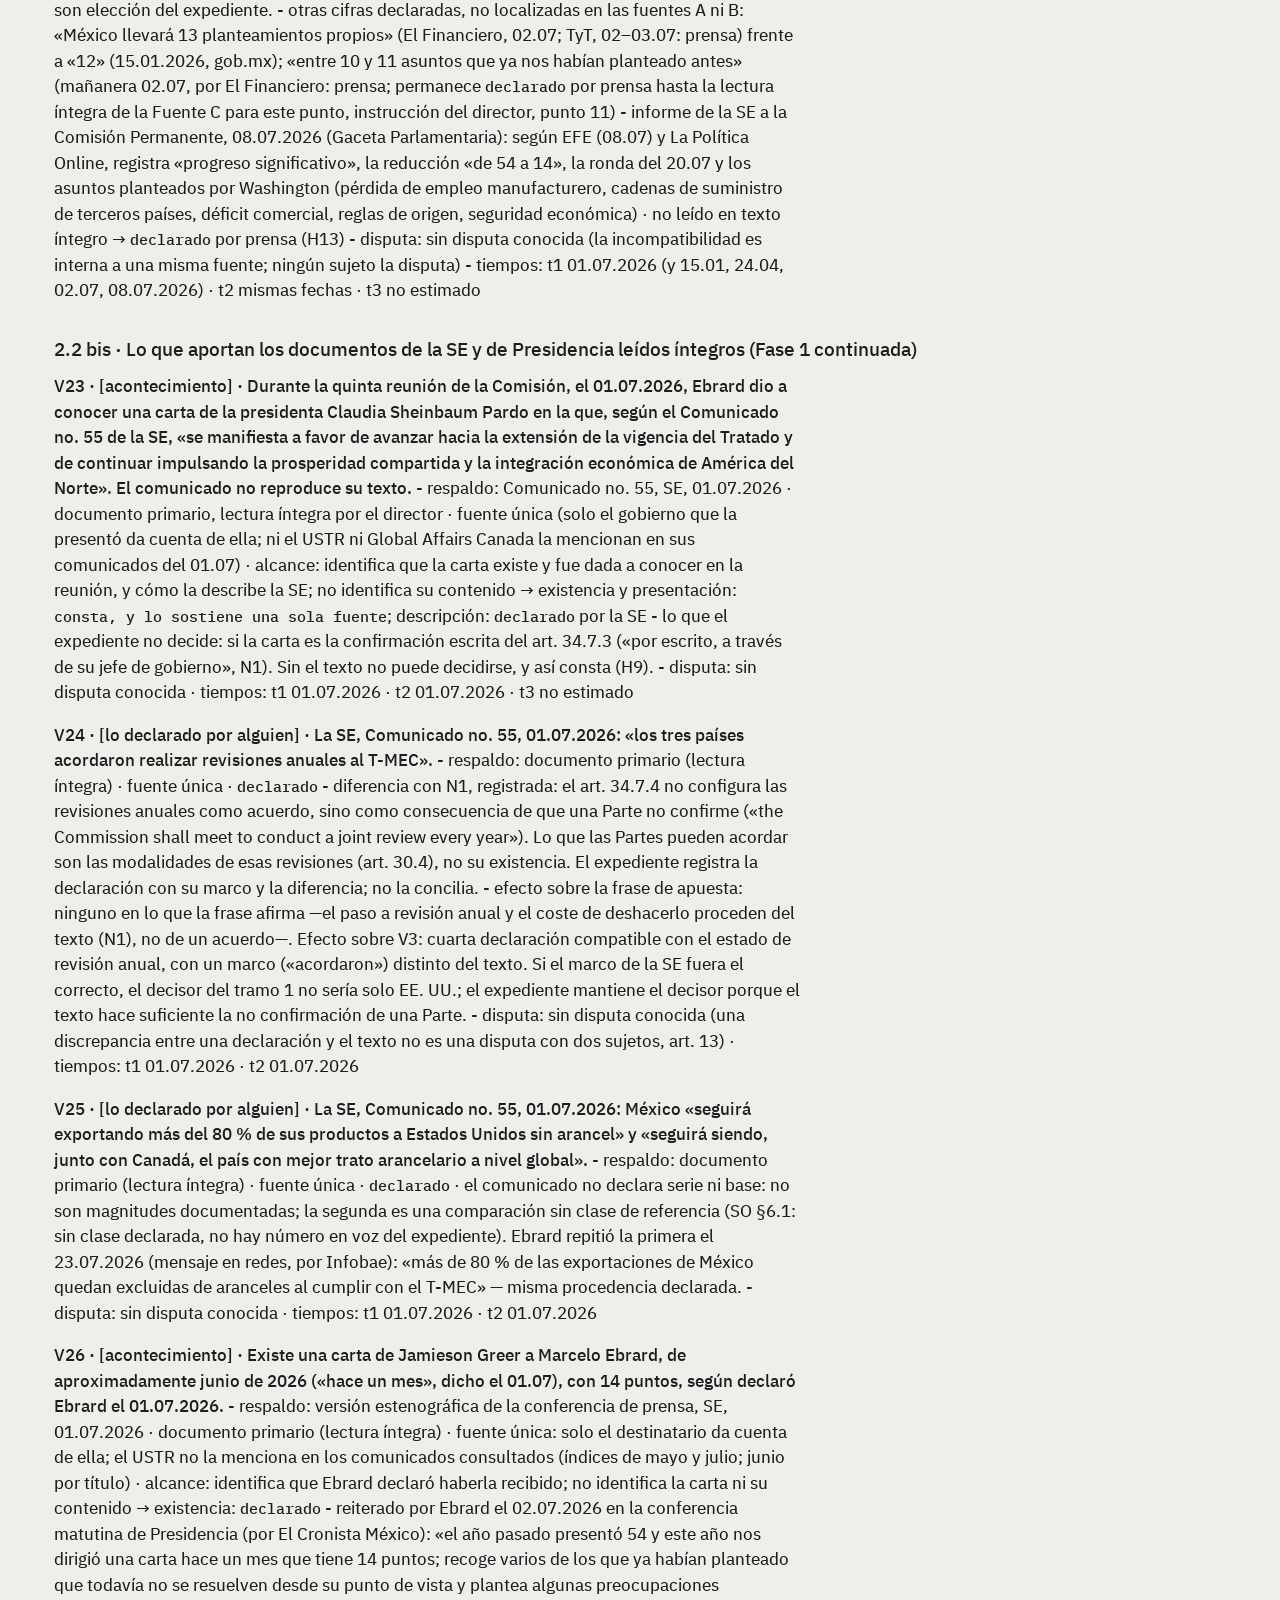
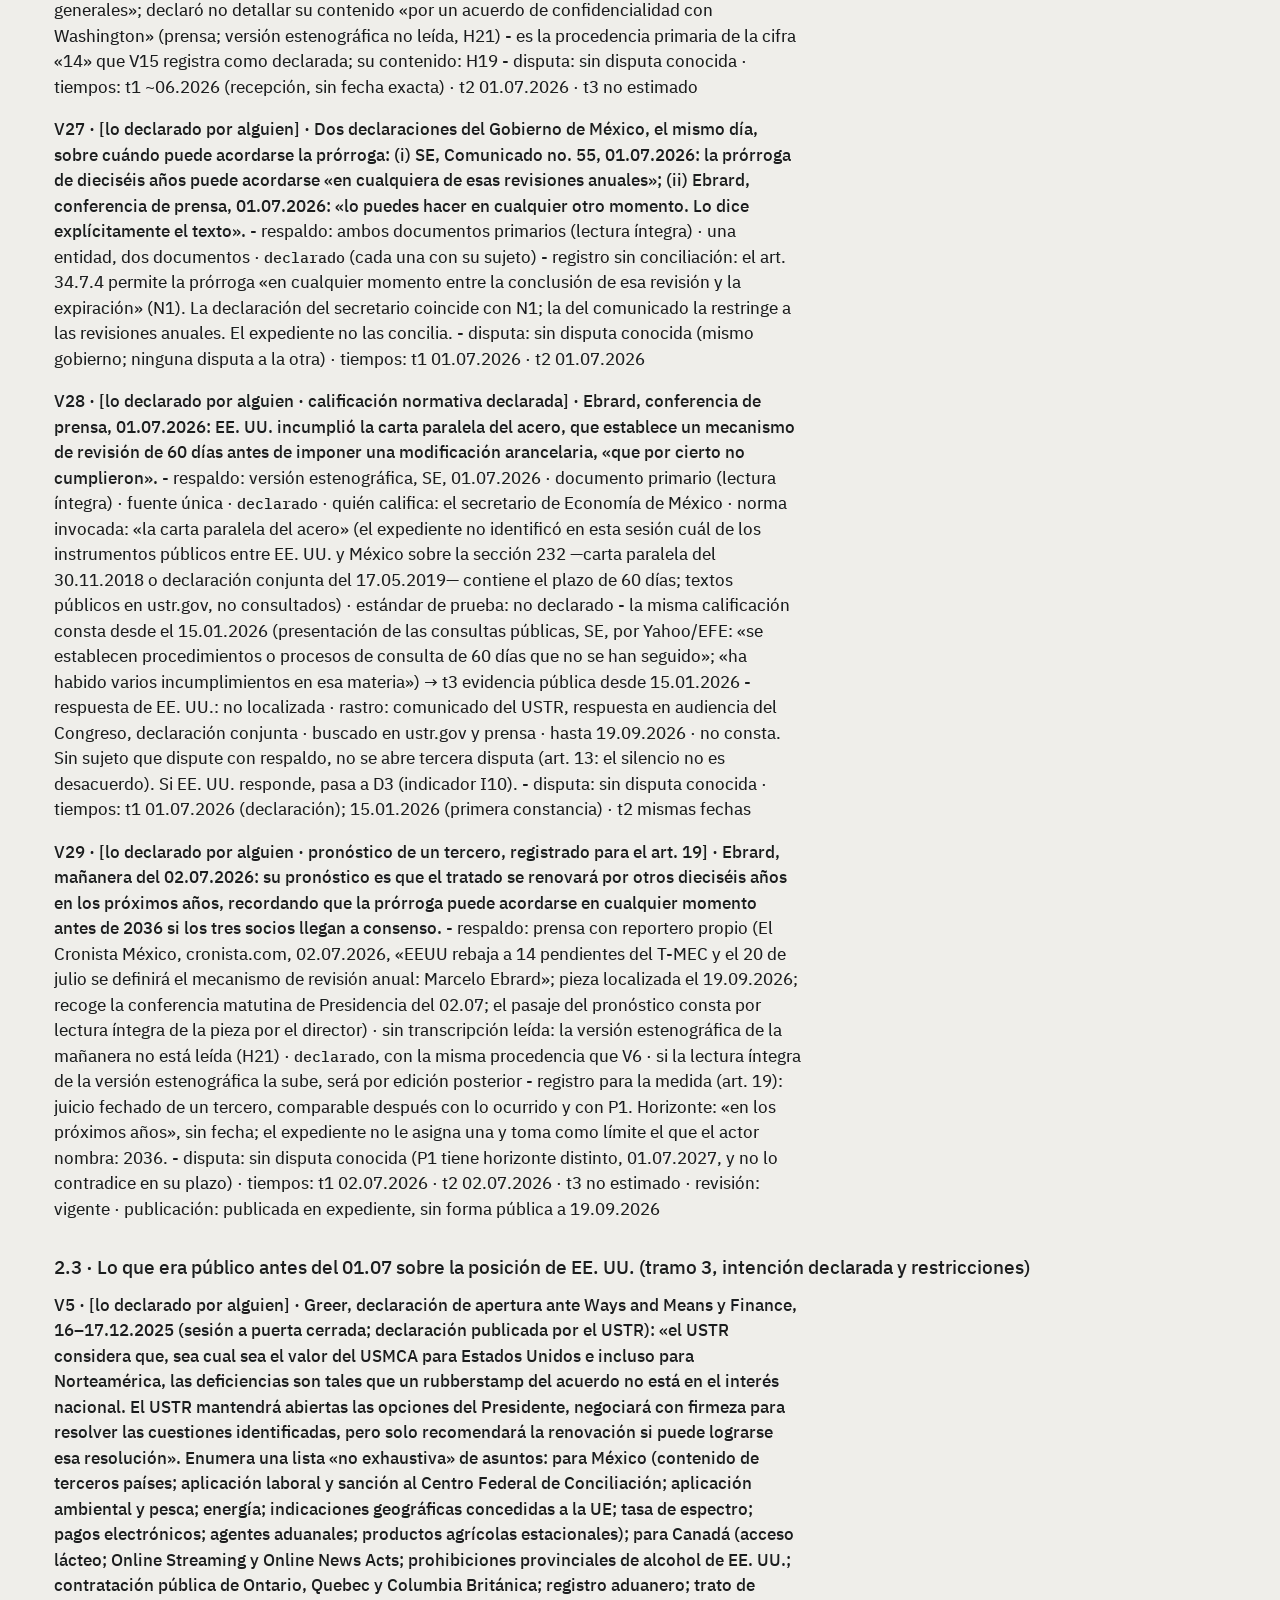
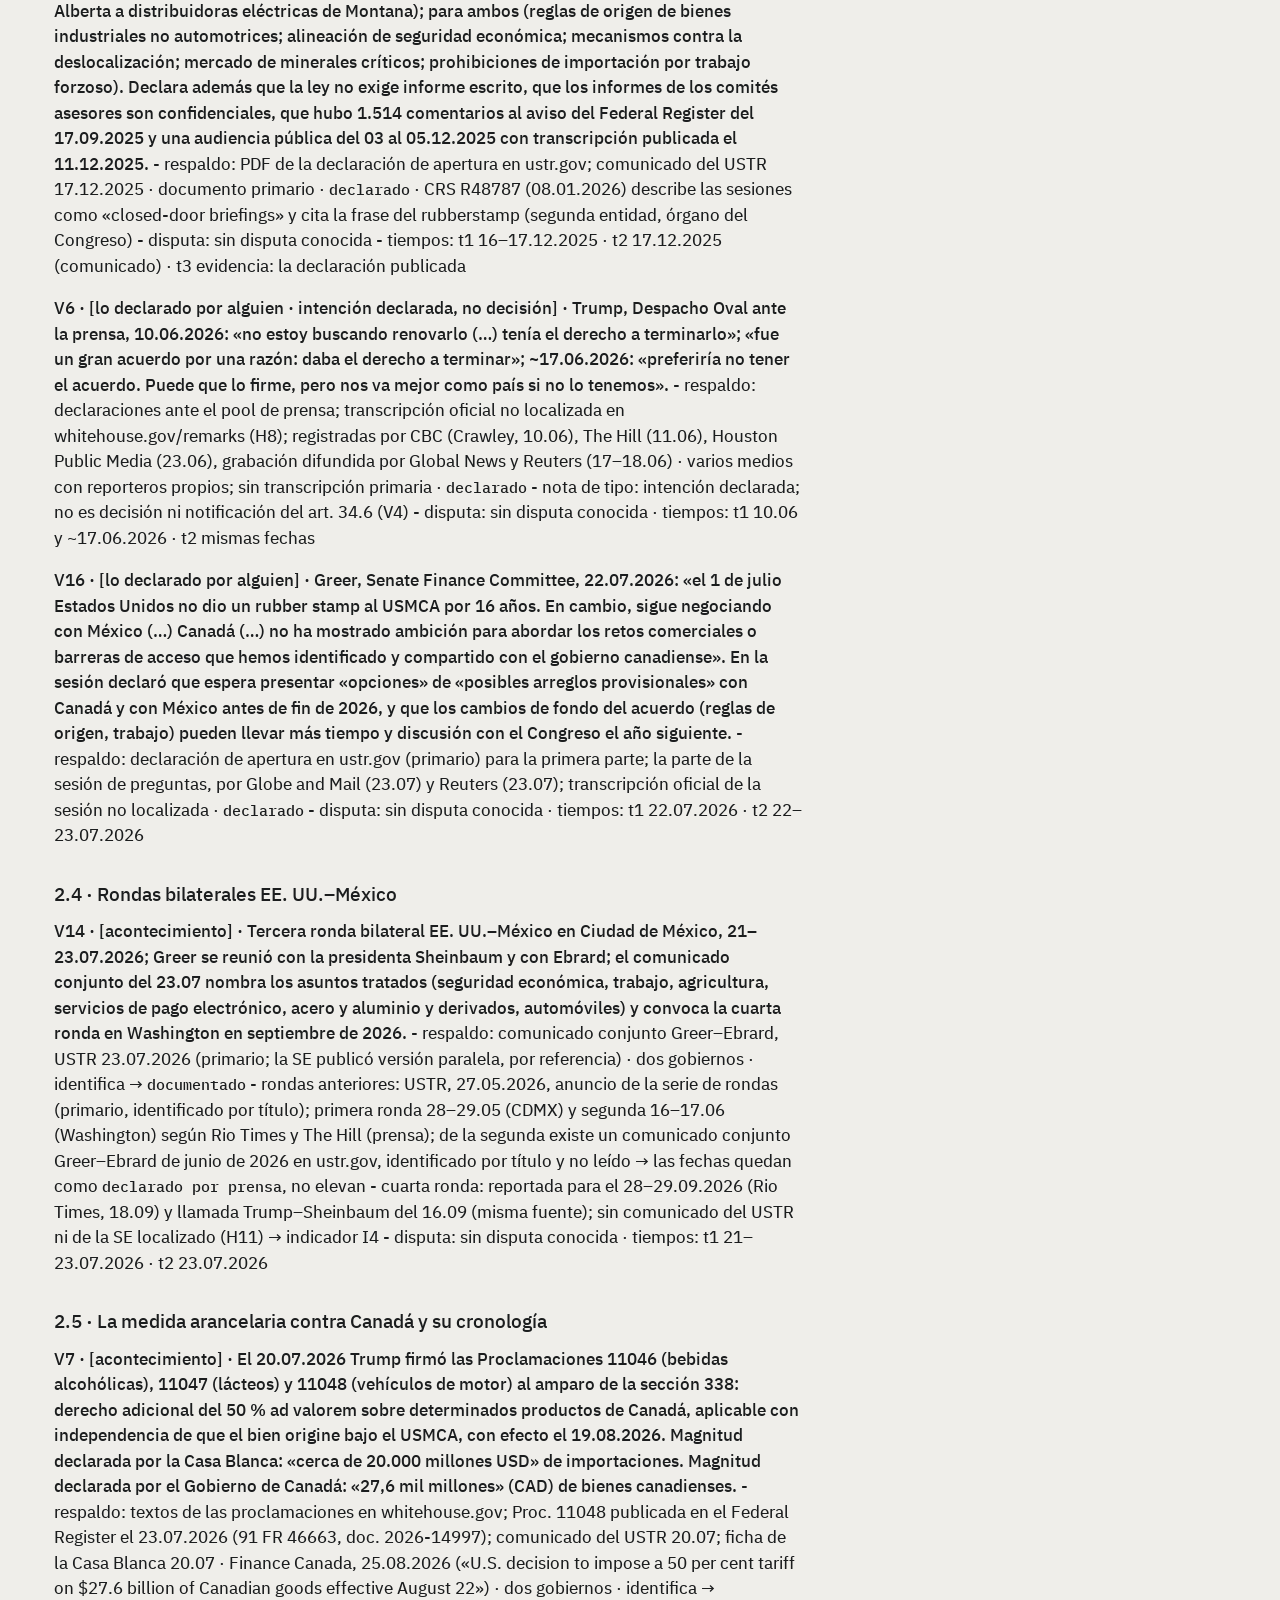
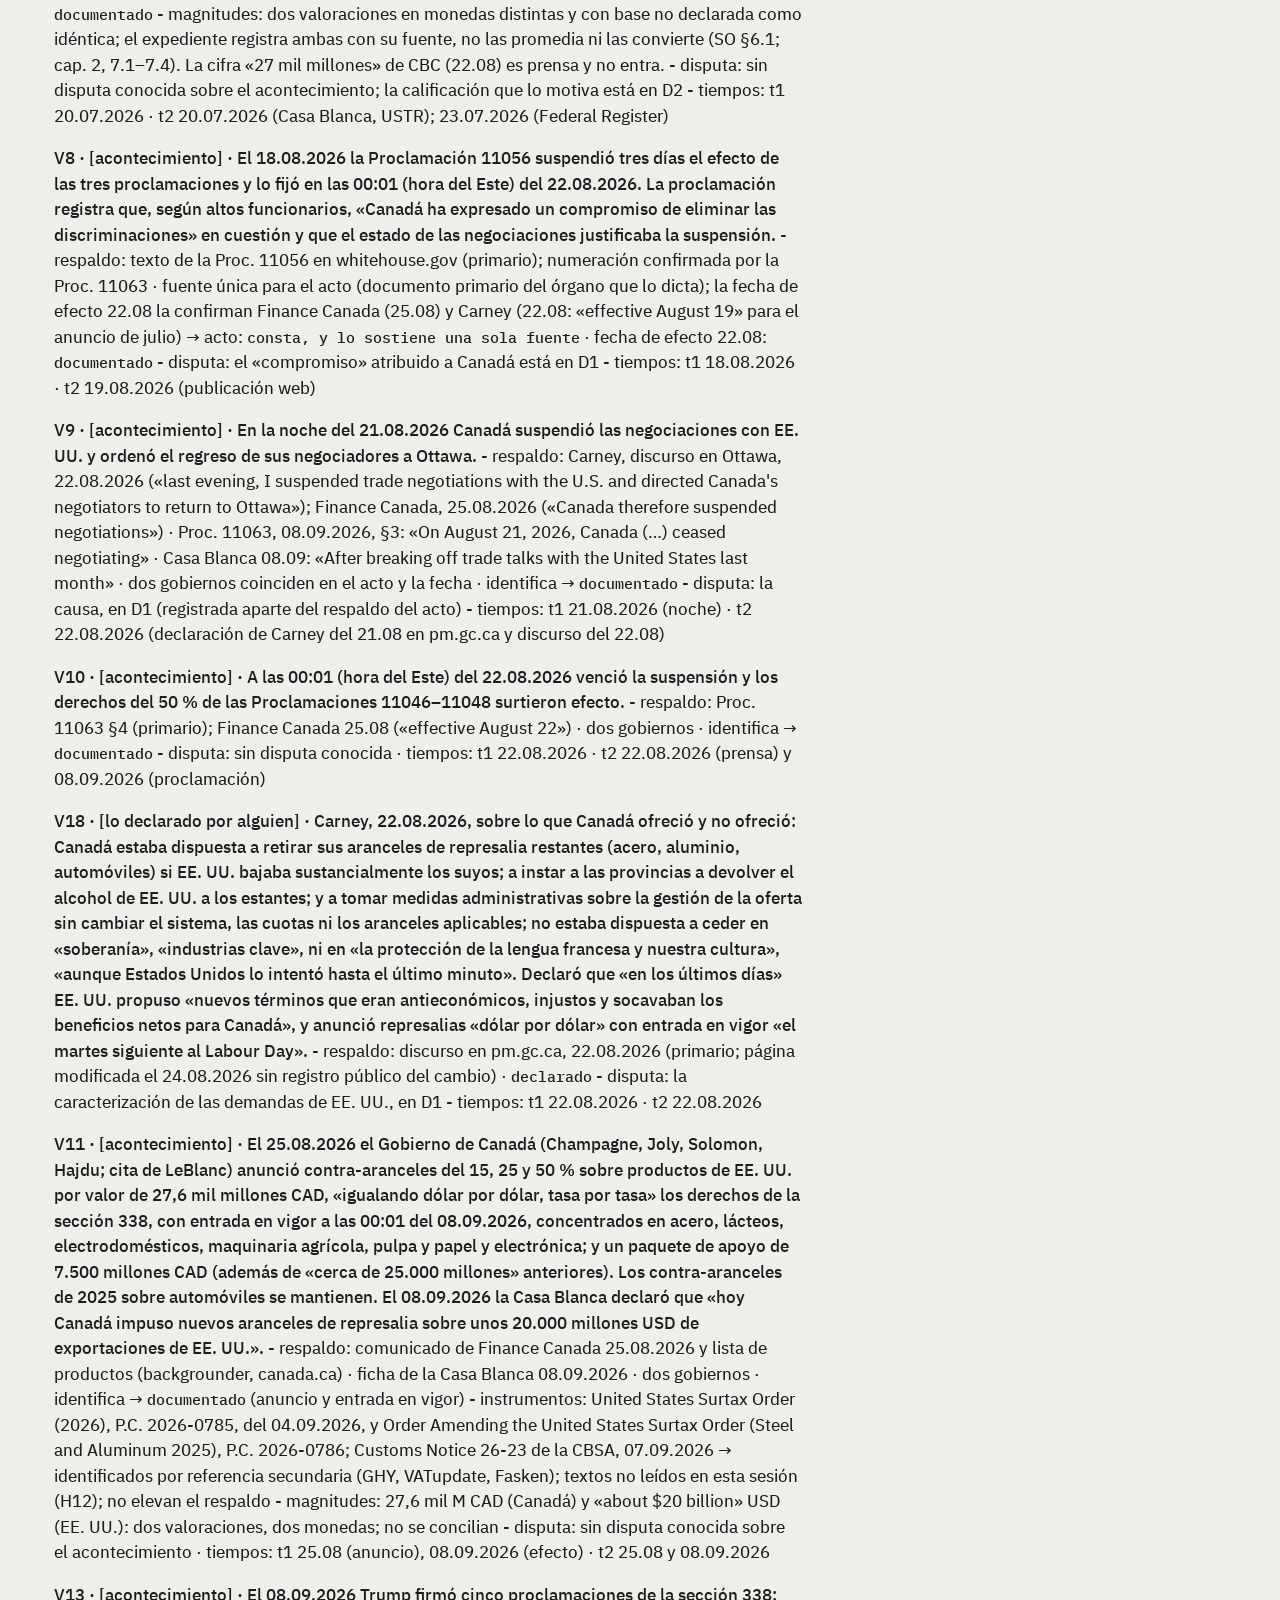
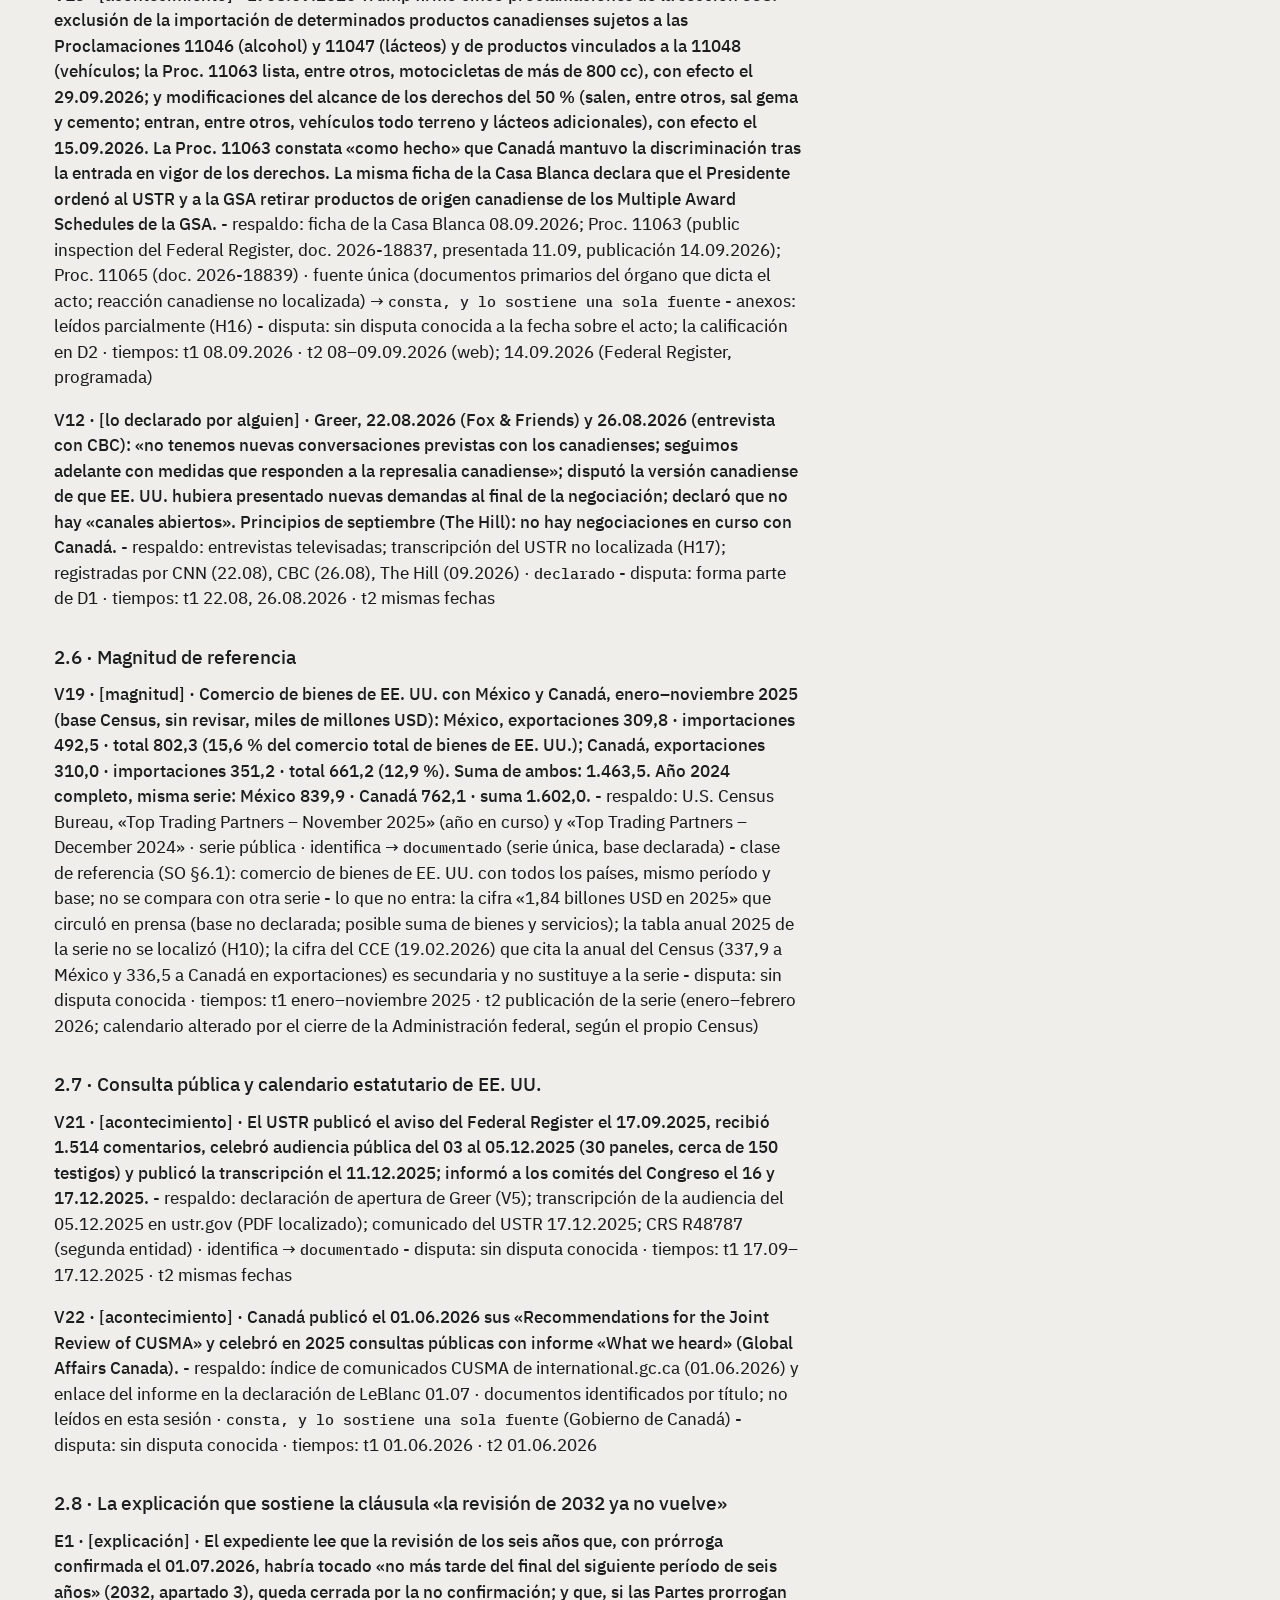
==== commit 63baf5cc: "AN-2026-001: ancho máximo del vídeo en escritorio Qué: nueva regla .pieza{max-width:720px} en an.css" ====
--- a/AN-2026-001/index.html
+++ b/AN-2026-001/index.html
@@ -84,6 +84,8 @@
 
 .aviso{font-family:var(--mono);font-size:.85rem;color:var(--aparato);border-top:1px solid var(--linea);border-bottom:1px solid var(--linea);padding:1rem 0;margin:2rem 0}
 
+.pieza{max-width:720px}
+
 @media (max-width:640px){
   html{font-size:16px}
   h1{font-size:1.6rem}
@@ -123,6 +125,7 @@
 <p class="estado-lin">producido durante la vacante de la figura de revisión (arts. 27 y 31) · desde 18.09.2026 · plazo 18.03.2027 · concordancia (art. 28): no medible</p>
 
 <h2>Pieza</h2>
+<div class="pieza">
 <video id="pieza" controls preload="none" poster="AN-2026-001_v1_miniatura.png" src="AN-2026-001_v1_pieza.mp4" width="1280" height="720" style="display:block;width:100%;height:auto;margin:0 0 1rem"></video>
 <p class="ap"><a href="AN-2026-001_v1_pieza.mp4#t=0" data-t="0">0:00</a> 1 · la decisión<br>
 <a href="AN-2026-001_v1_pieza.mp4#t=51" data-t="51">0:51</a> 2 · lo que consta<br>
@@ -133,6 +136,7 @@
 <a href="AN-2026-001_v1_pieza.mp4#t=646" data-t="646">10:46</a> 7 · cierre</p>
 <script>(function(){var v=document.getElementById('pieza');if(!v)return;function ir(t){if(v.readyState>0){v.currentTime=t;}else{v.addEventListener('loadedmetadata',function h(){v.removeEventListener('loadedmetadata',h);v.currentTime=t;});}var p=v.play();if(p&&p.catch)p.catch(function(){});v.scrollIntoView({block:'nearest'});}[].forEach.call(document.querySelectorAll('a[data-t]'),function(a){a.addEventListener('click',function(e){e.preventDefault();ir(+a.getAttribute('data-t'));});});})();</script>
 <p class="ap">También en YouTube: <a href="https://www.youtube.com/watch?v=IseZPuz4CdQ">https://www.youtube.com/watch?v=IseZPuz4CdQ</a></p>
+</div>
 
 <h2>Versiones</h2>
 <p class="ap">v1 · 19.09.2026 · creación del expediente · <a href="/AN-2026-001/v1/">versión v1</a> · <a href="/AN-2026-001/AN-2026-001_v1_expediente.md">texto exportable (.md)</a></p>
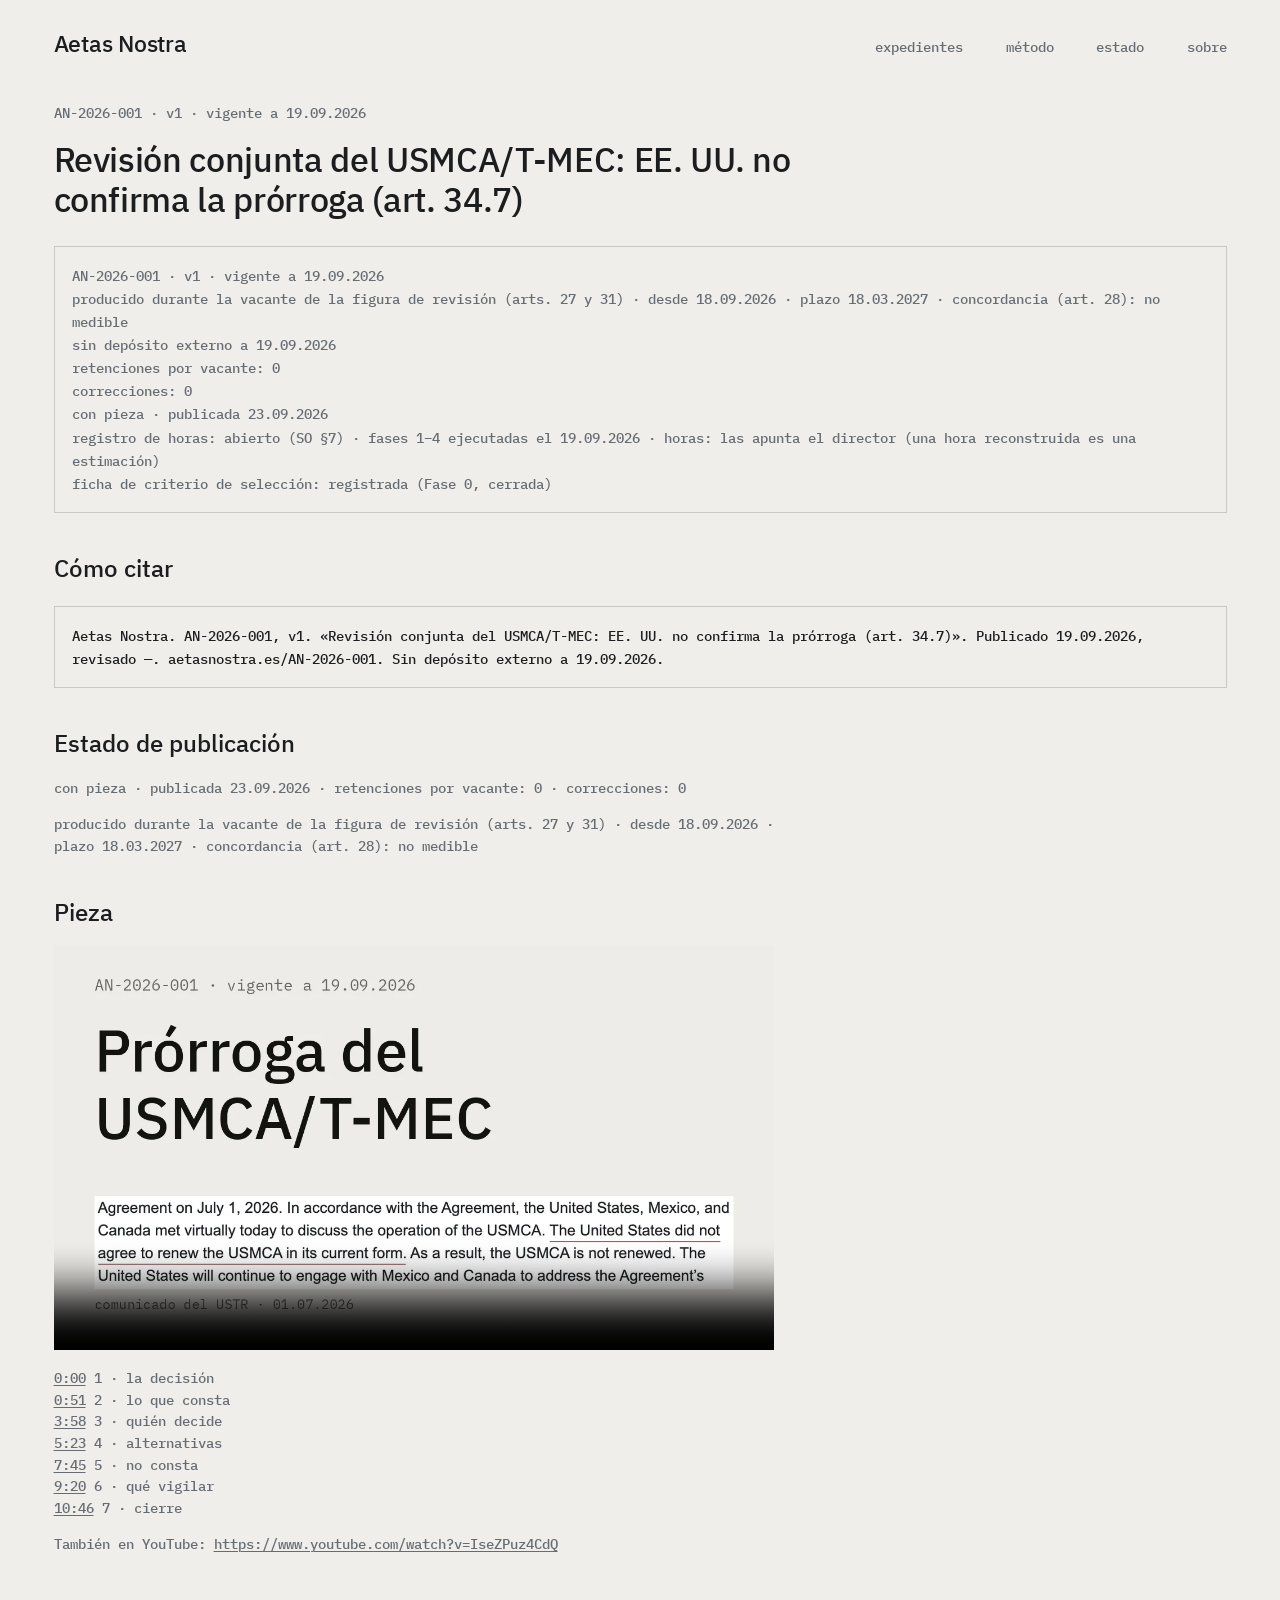
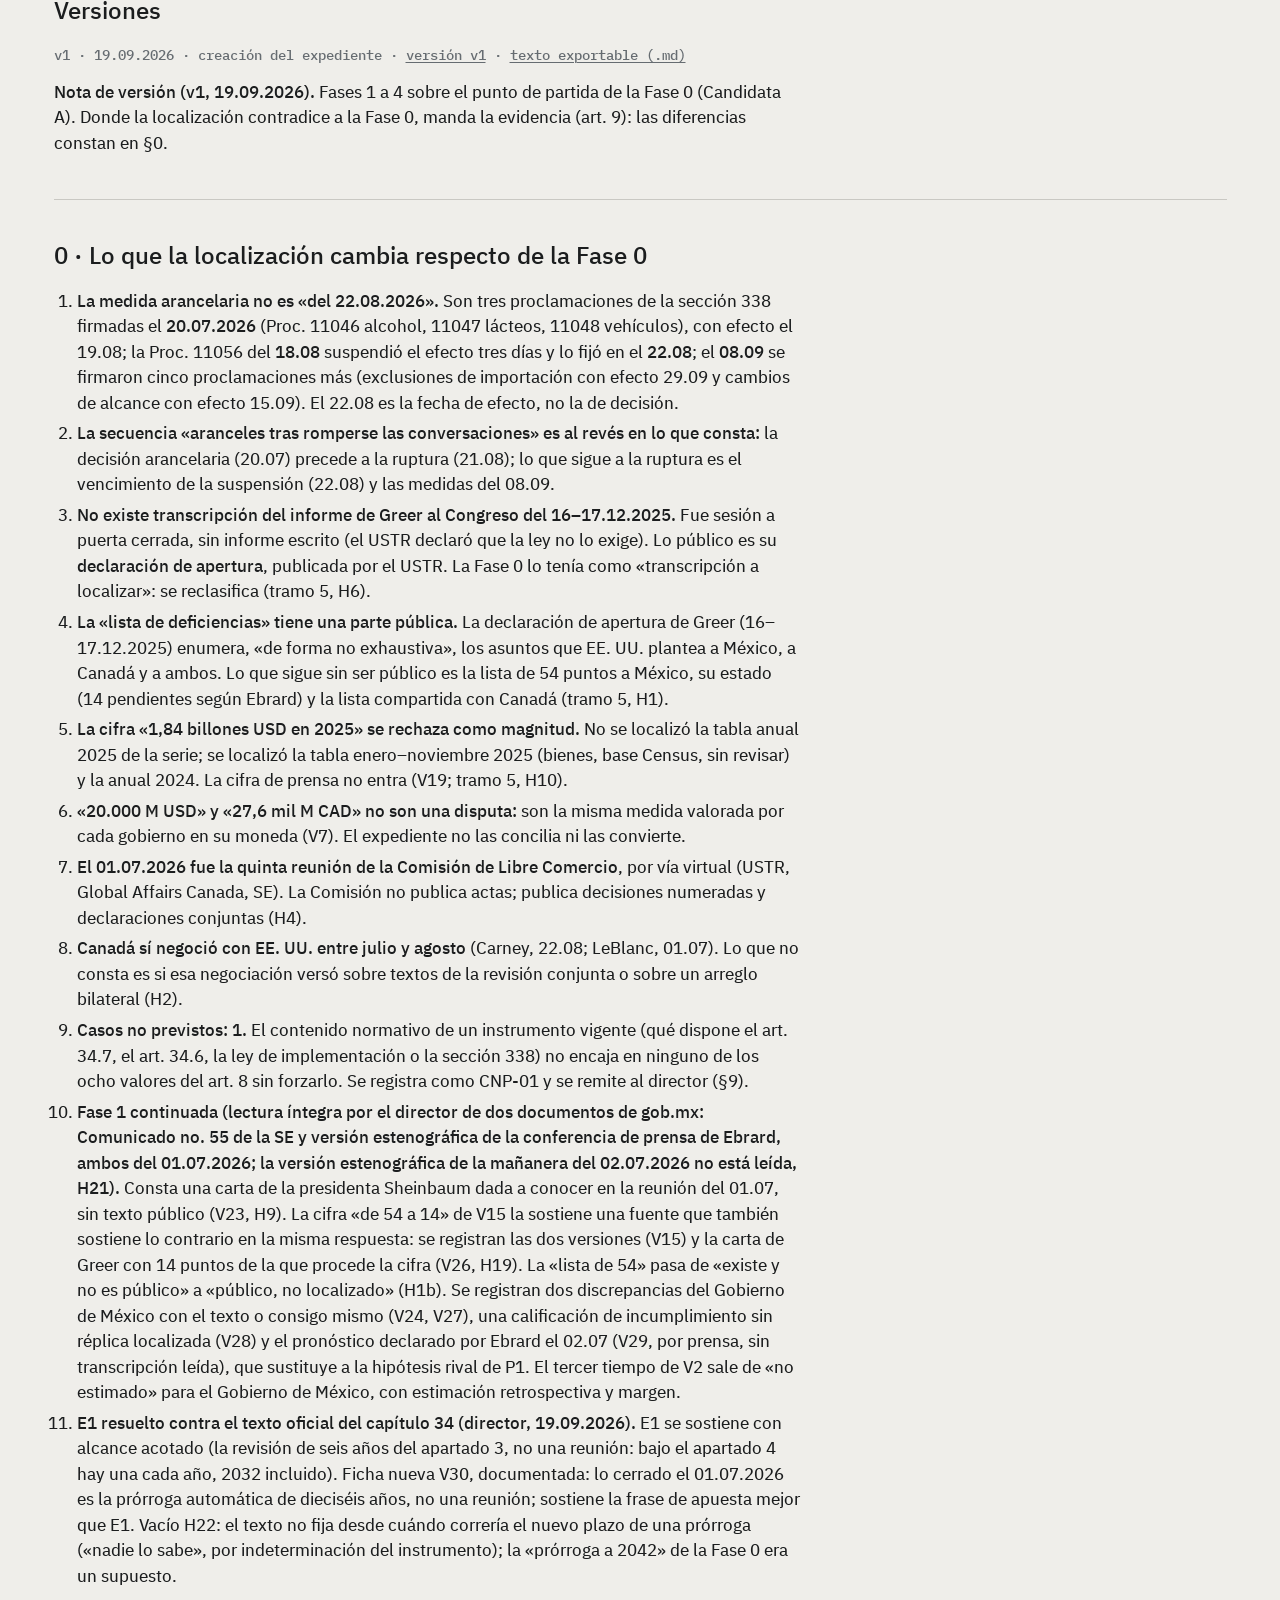
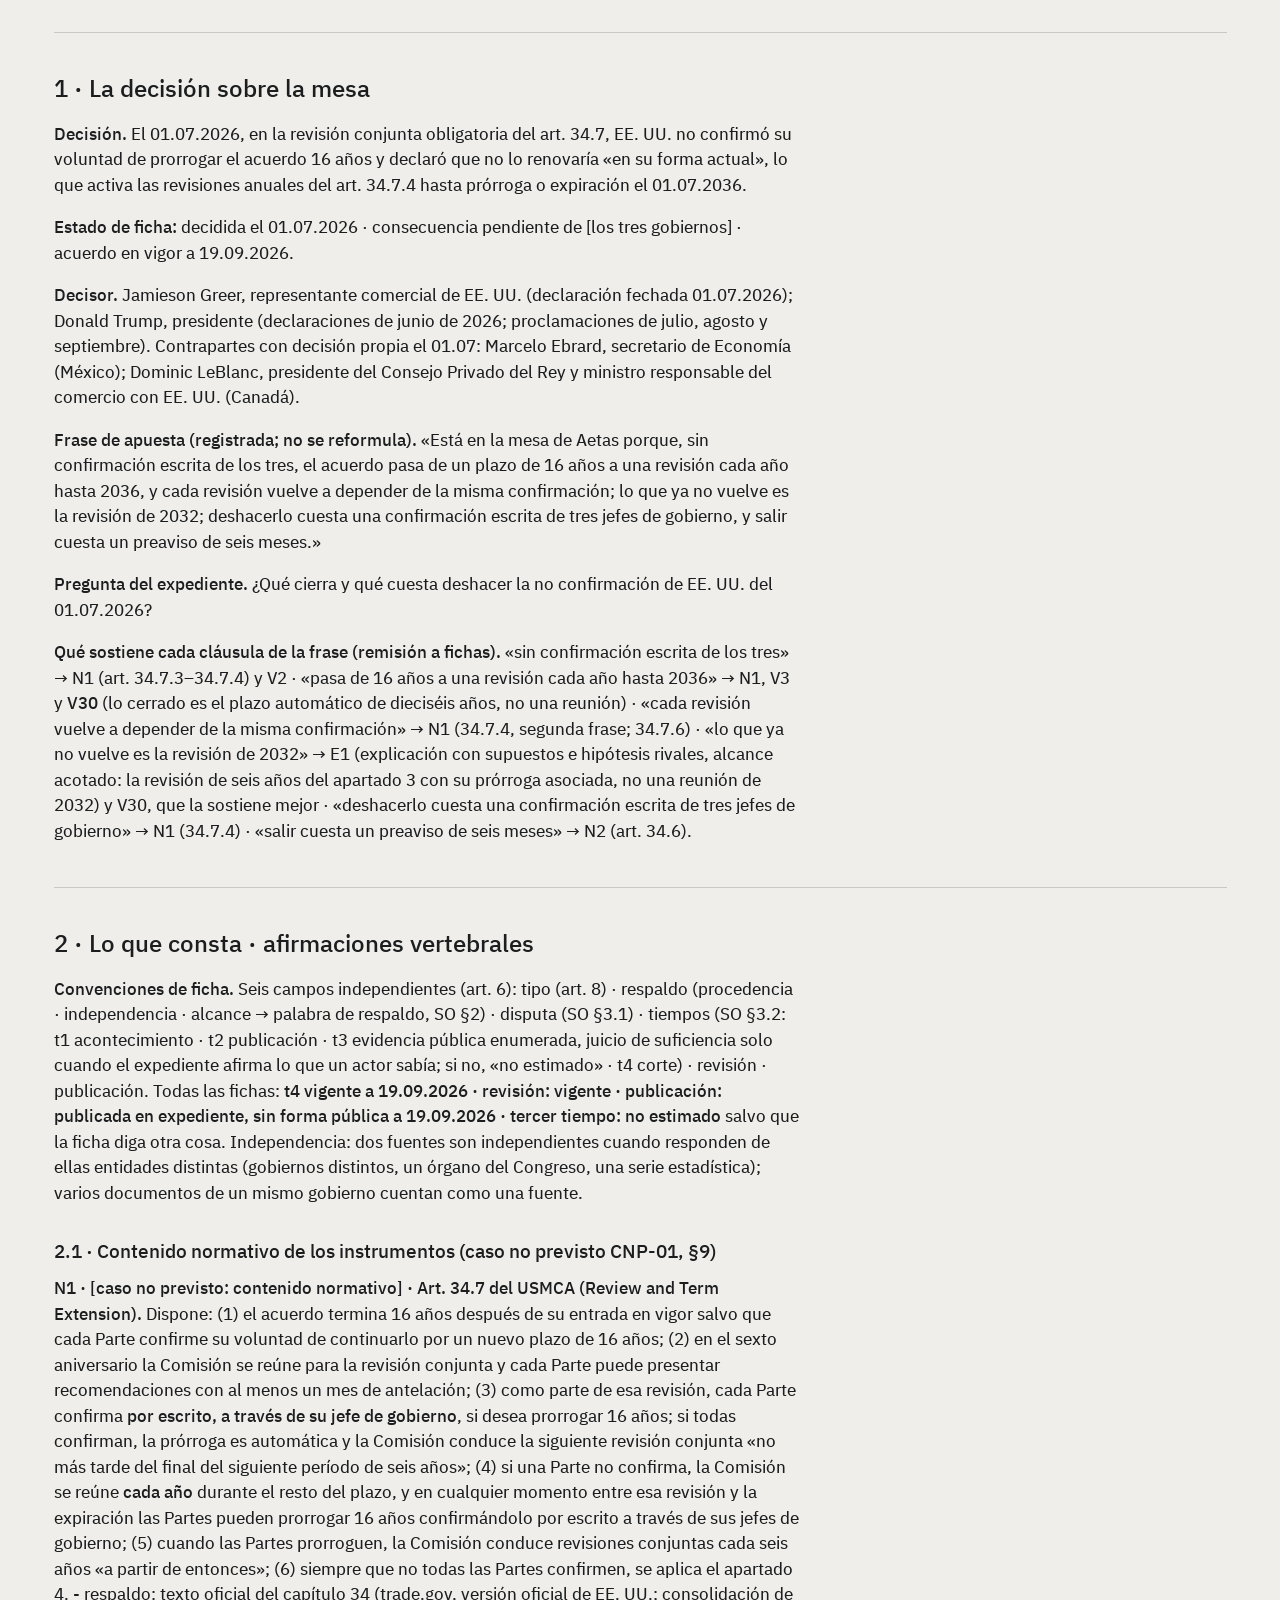
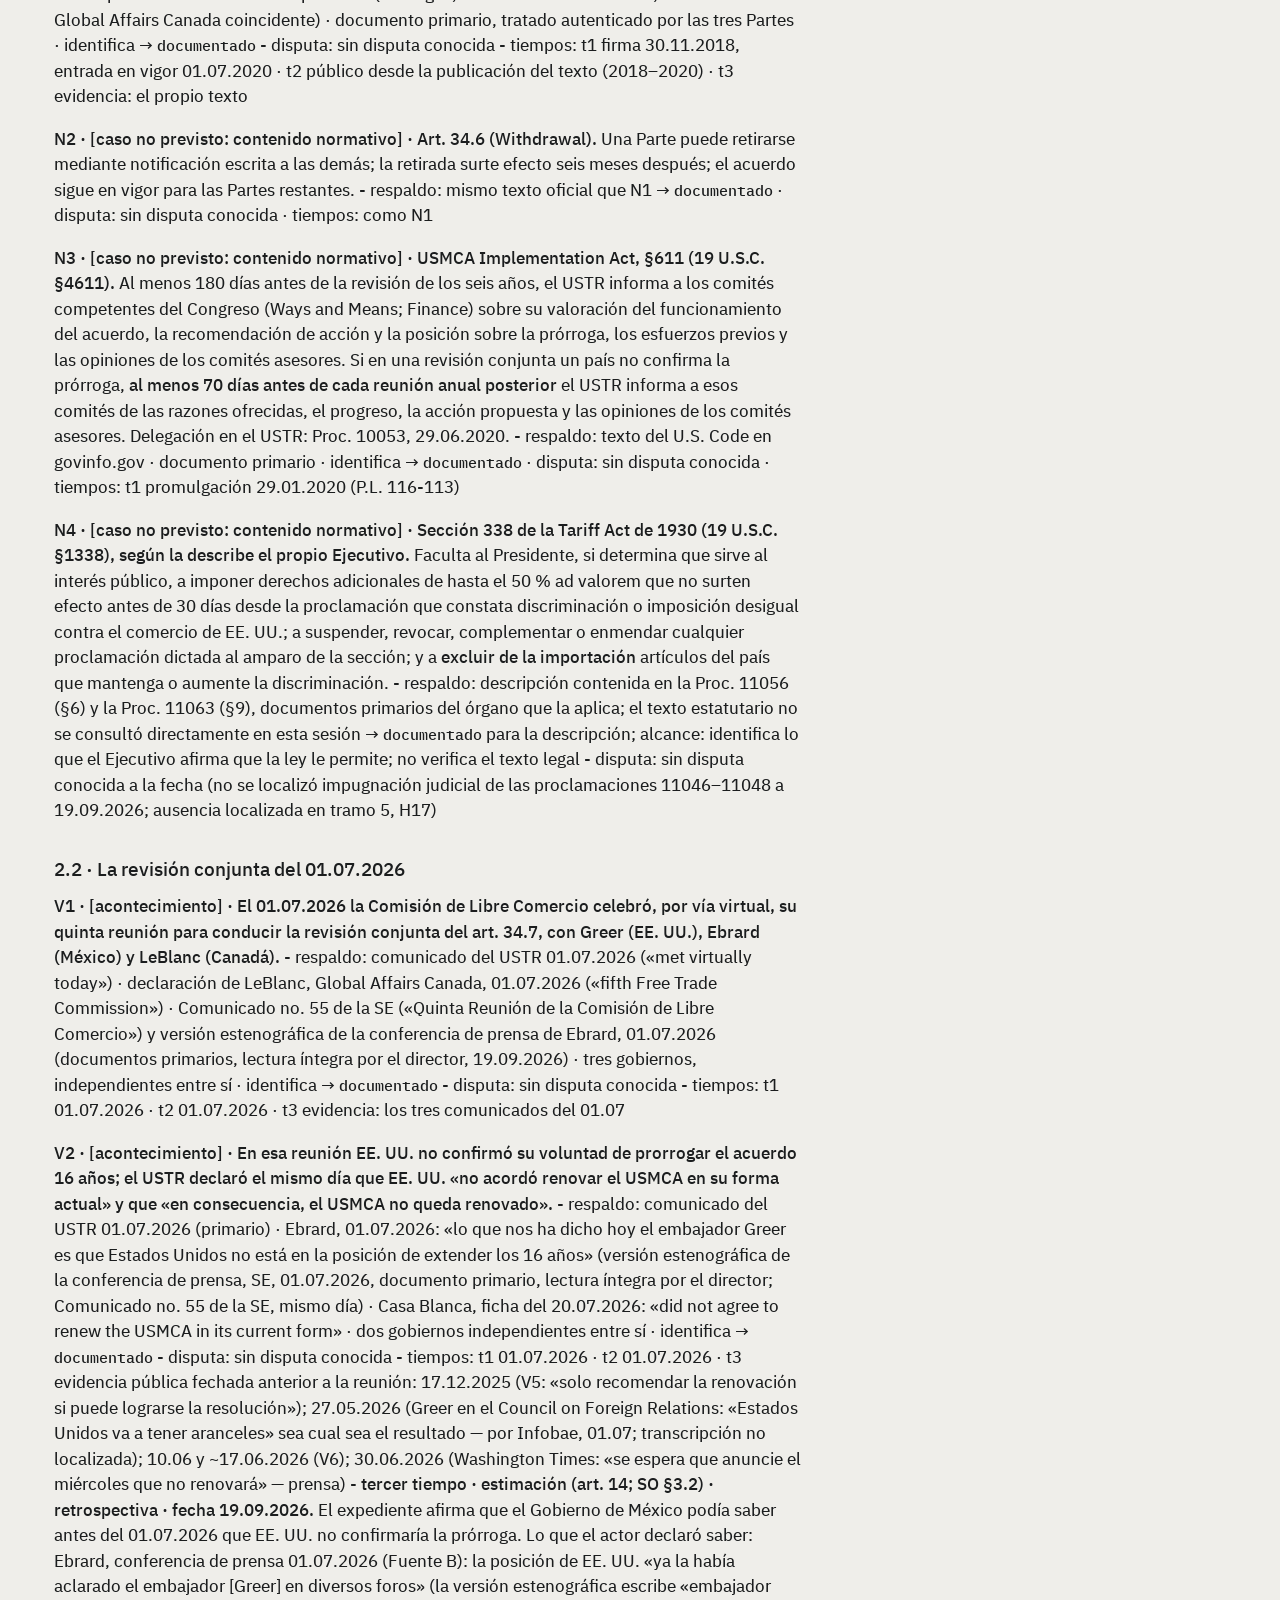
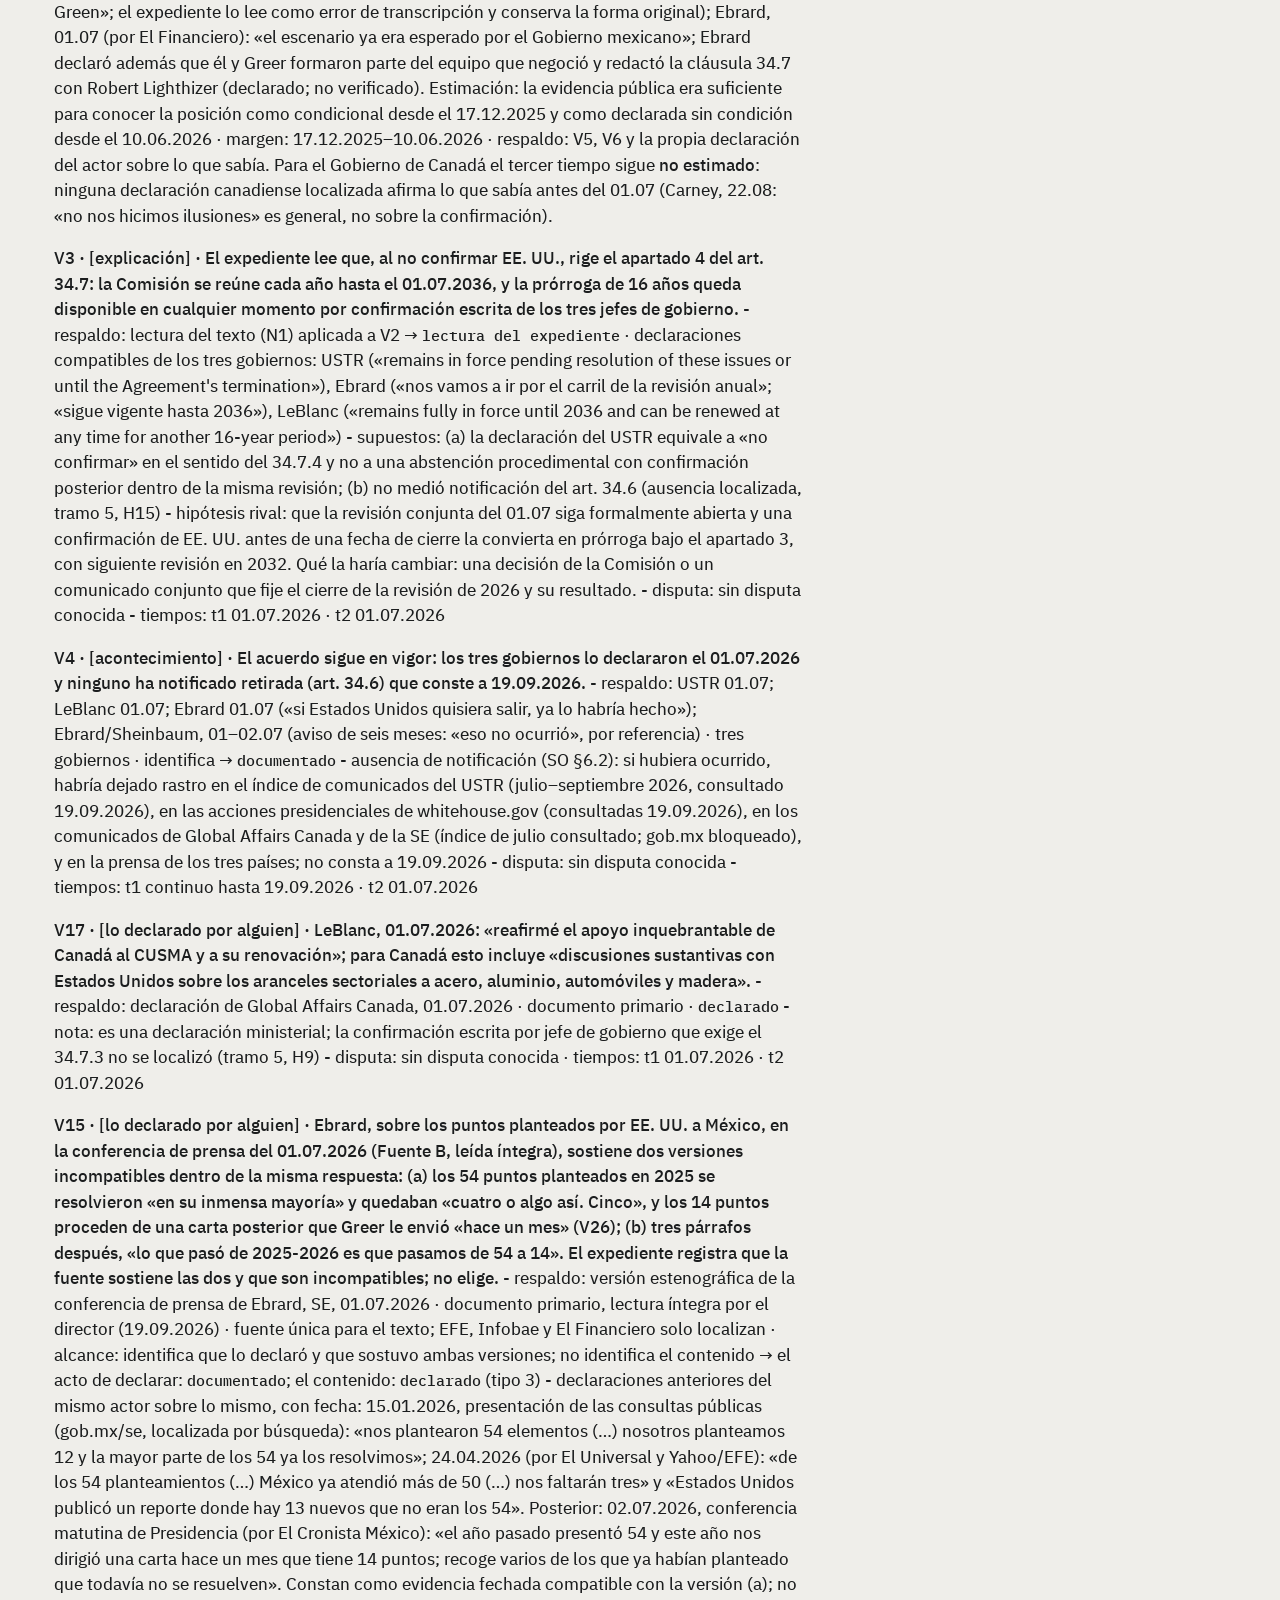
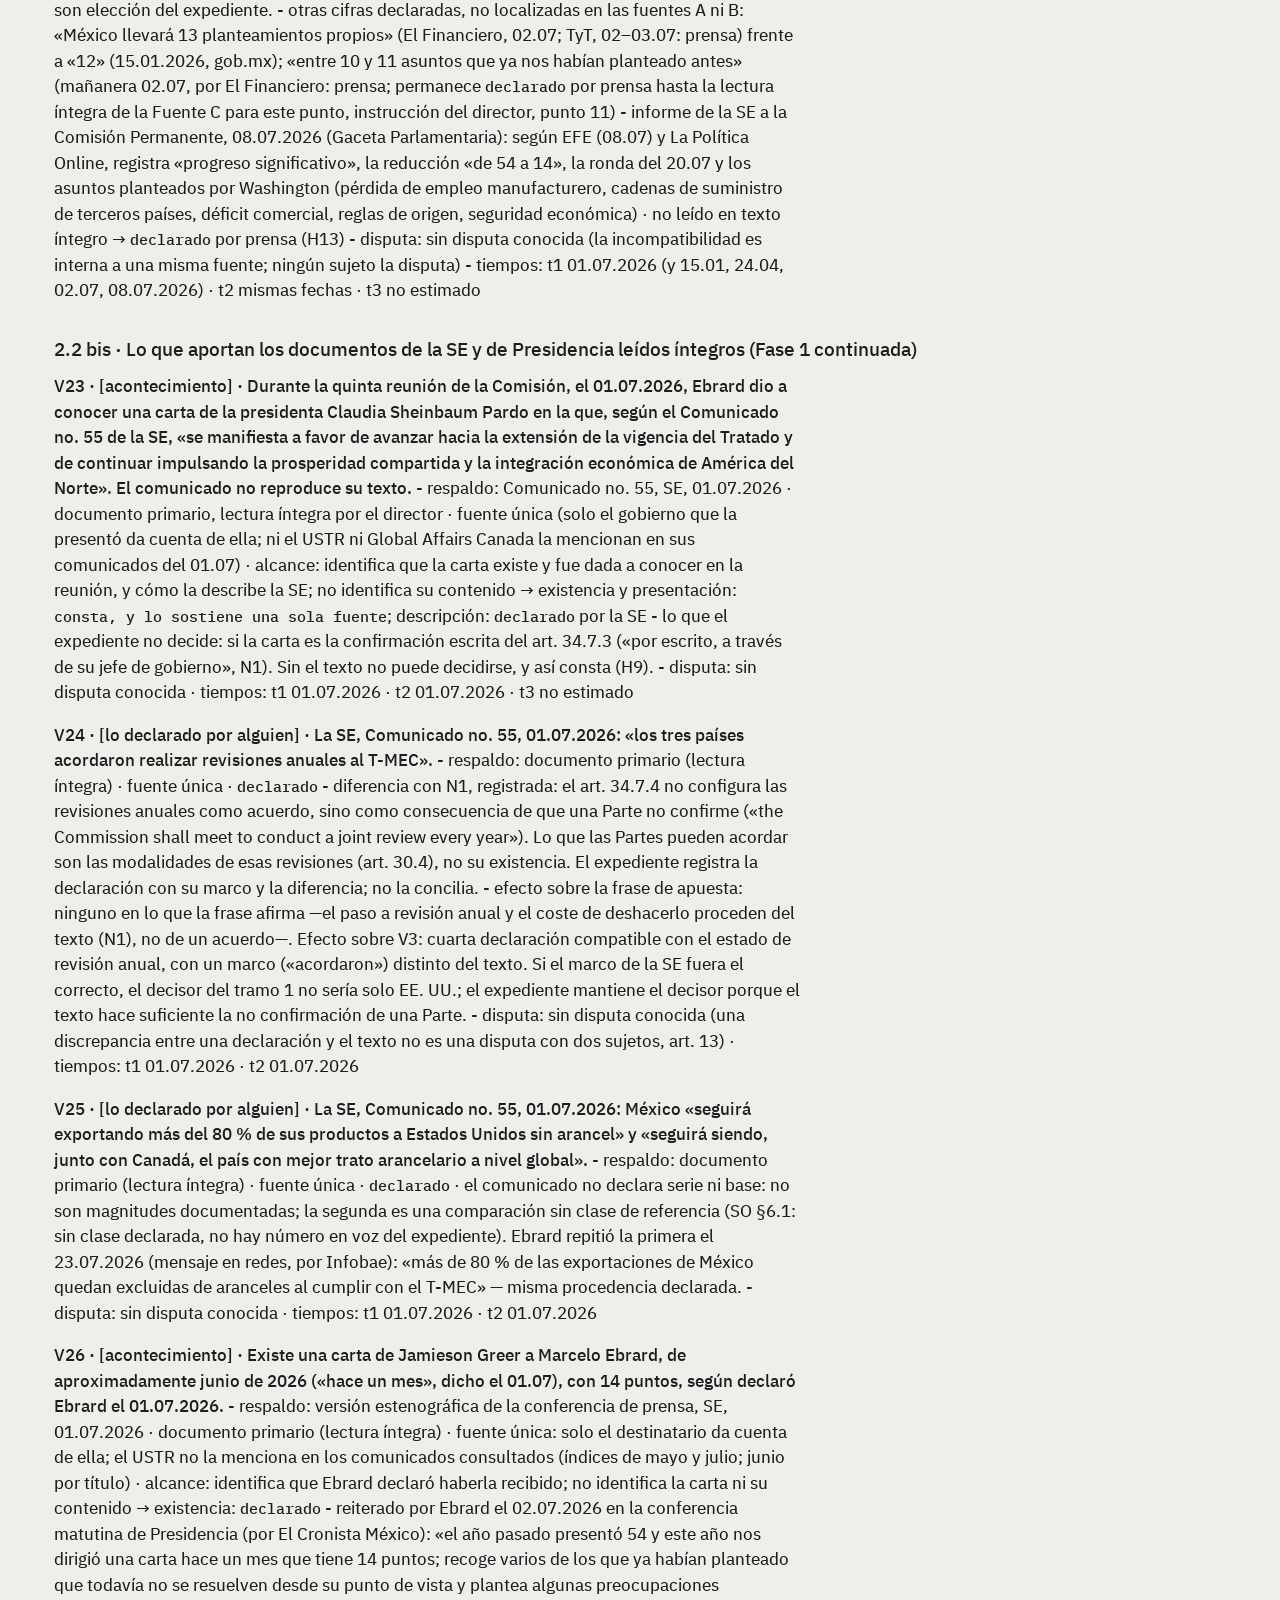
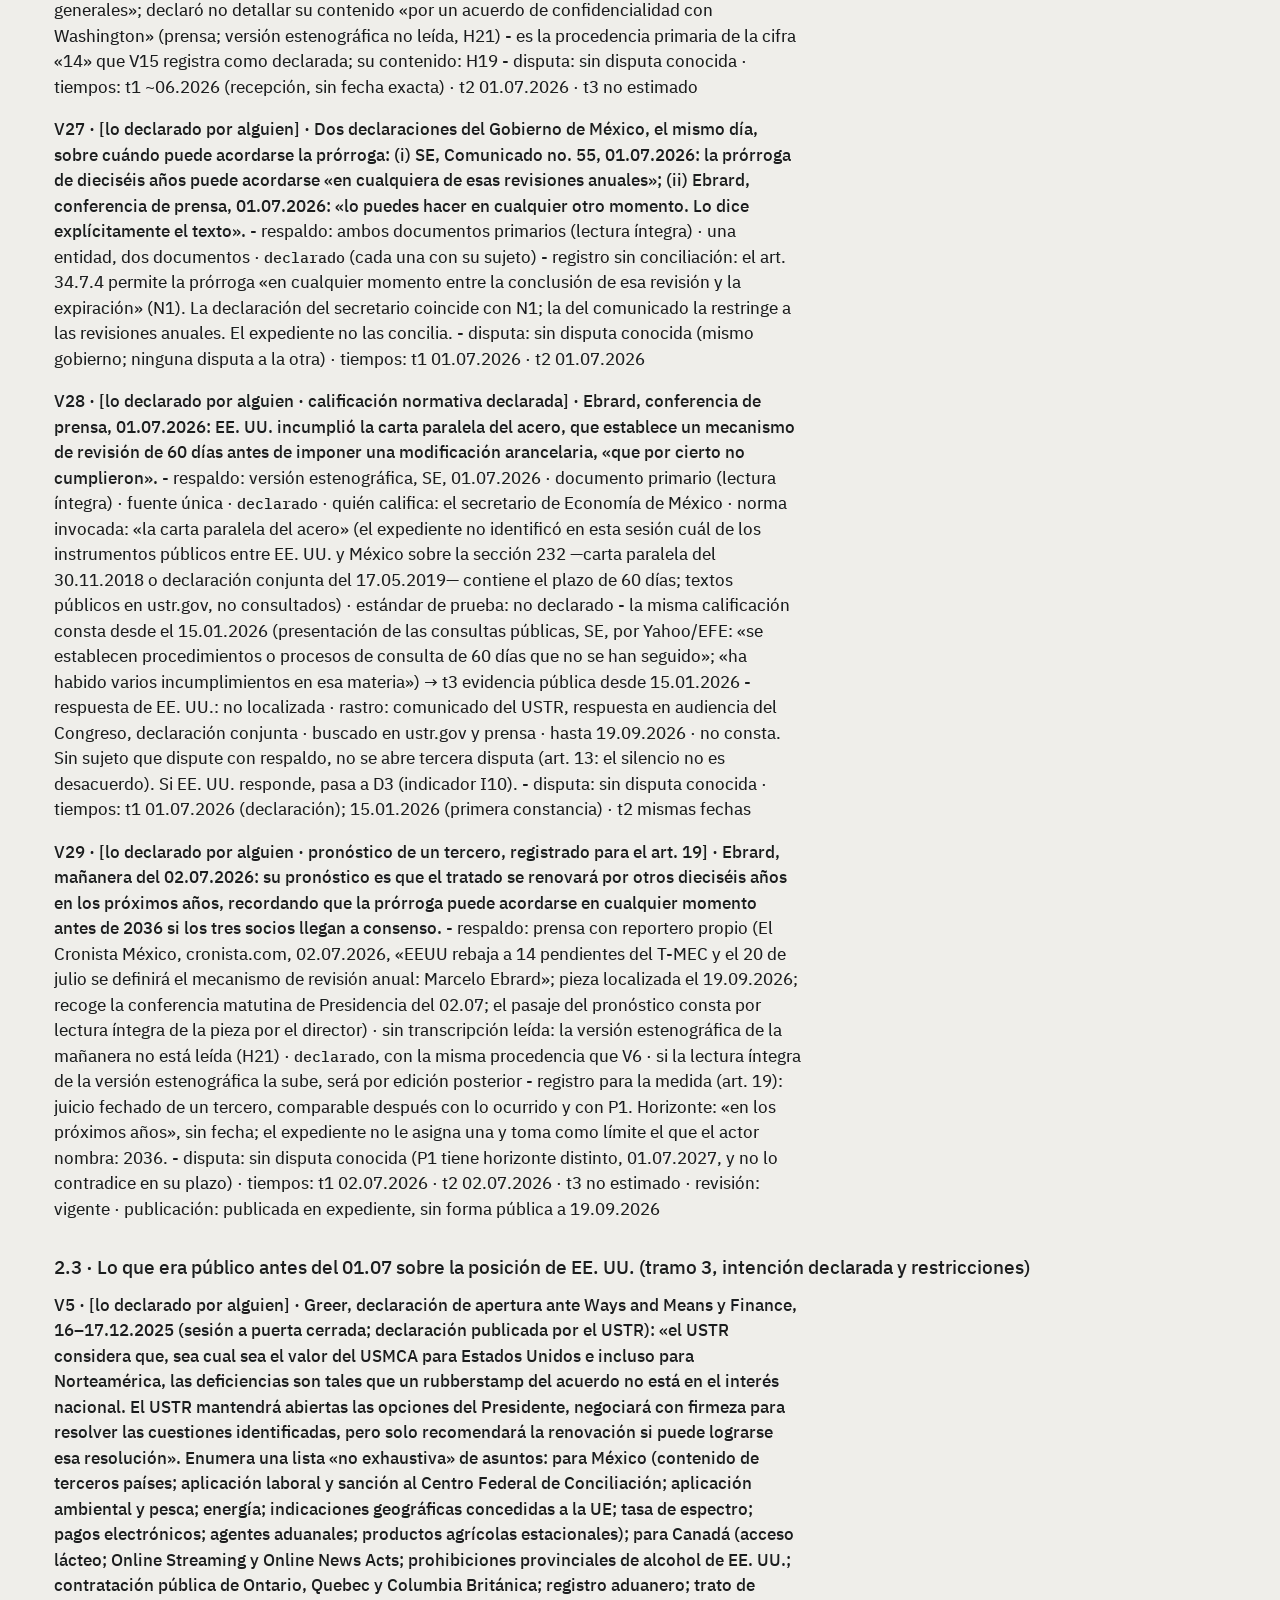
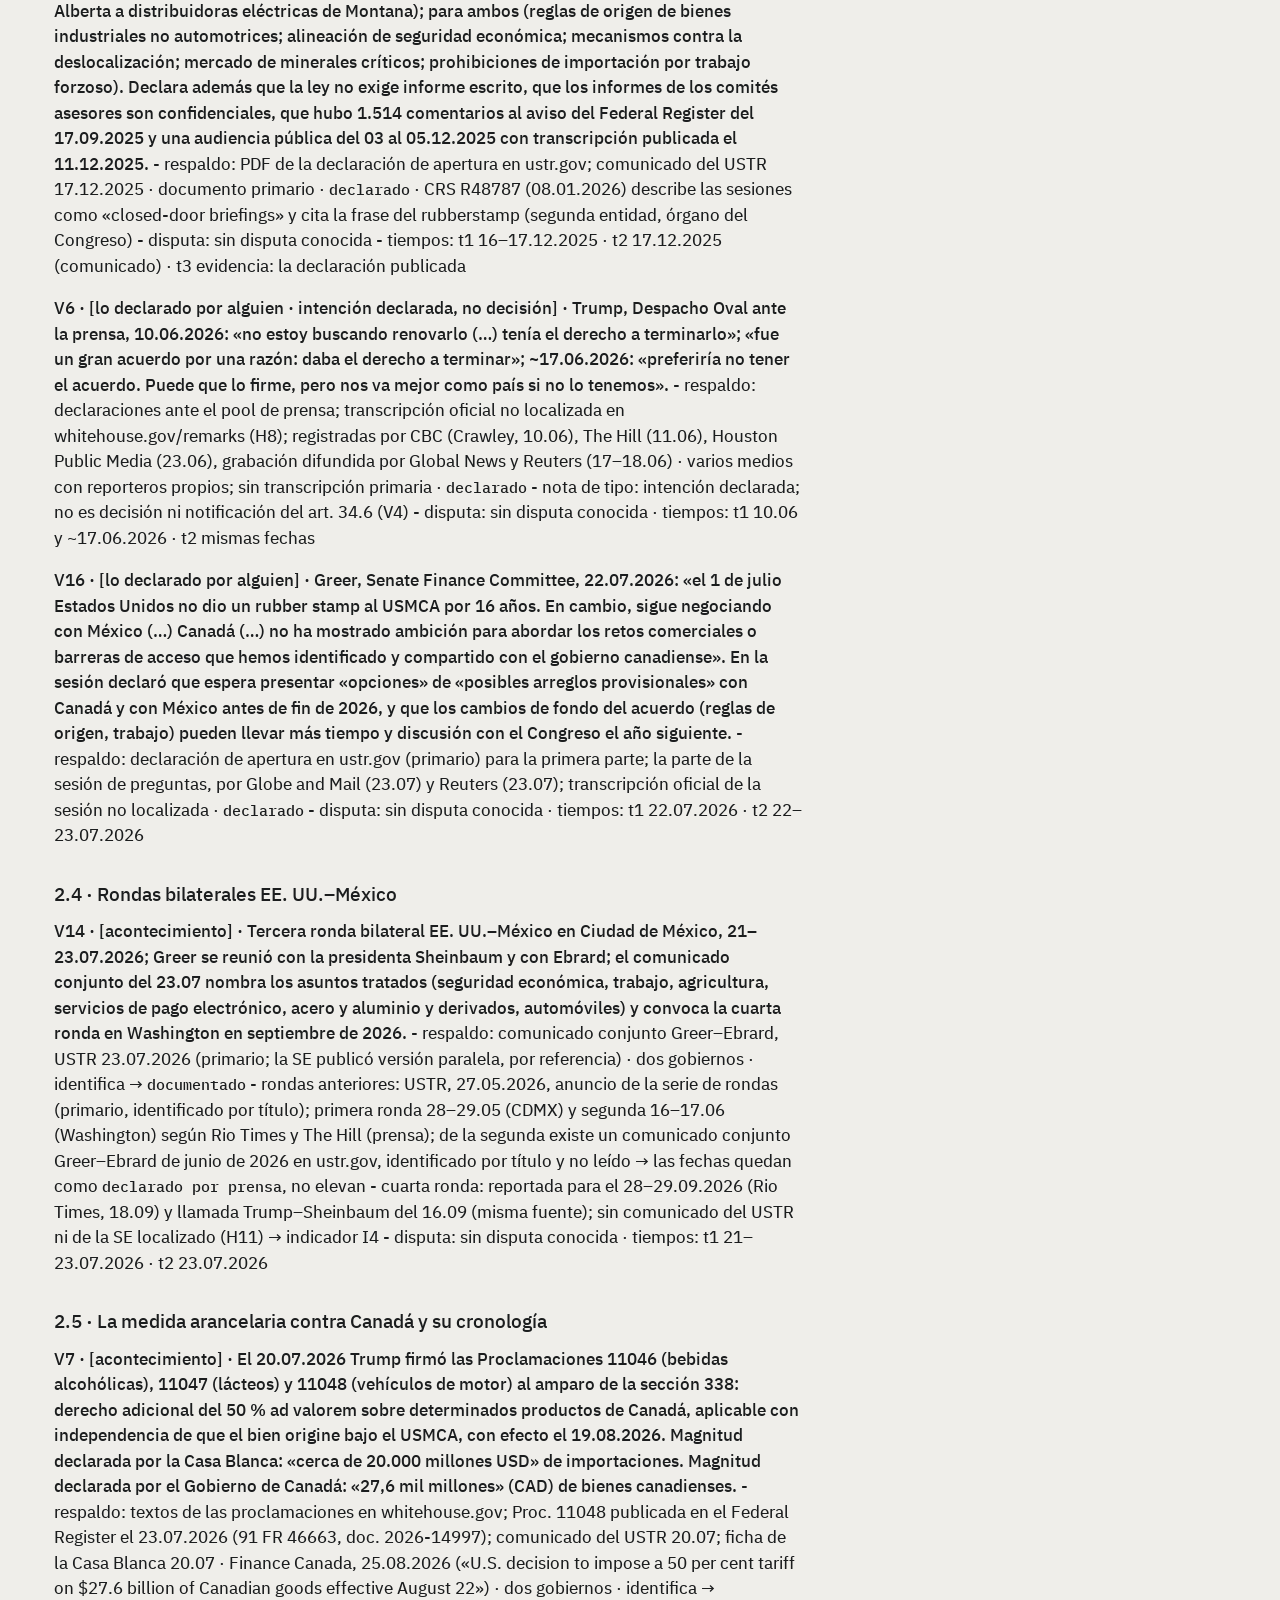
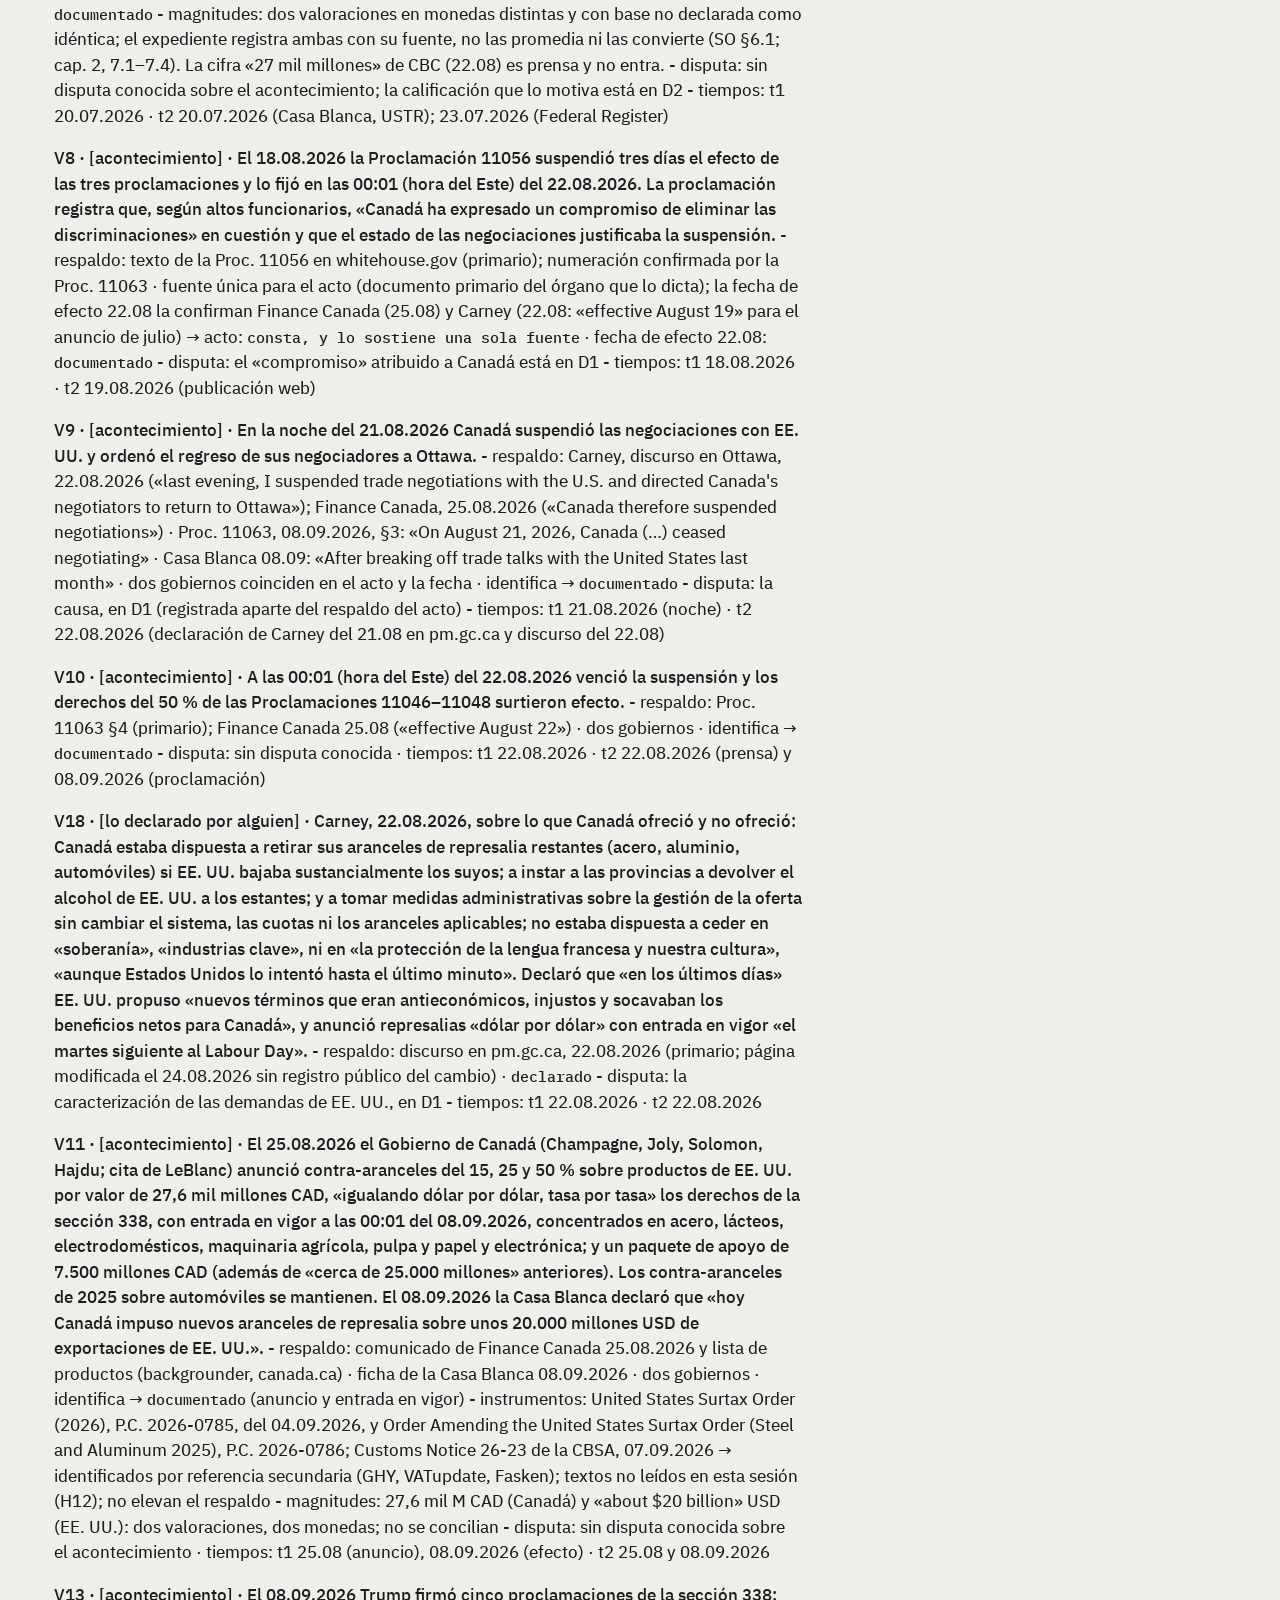
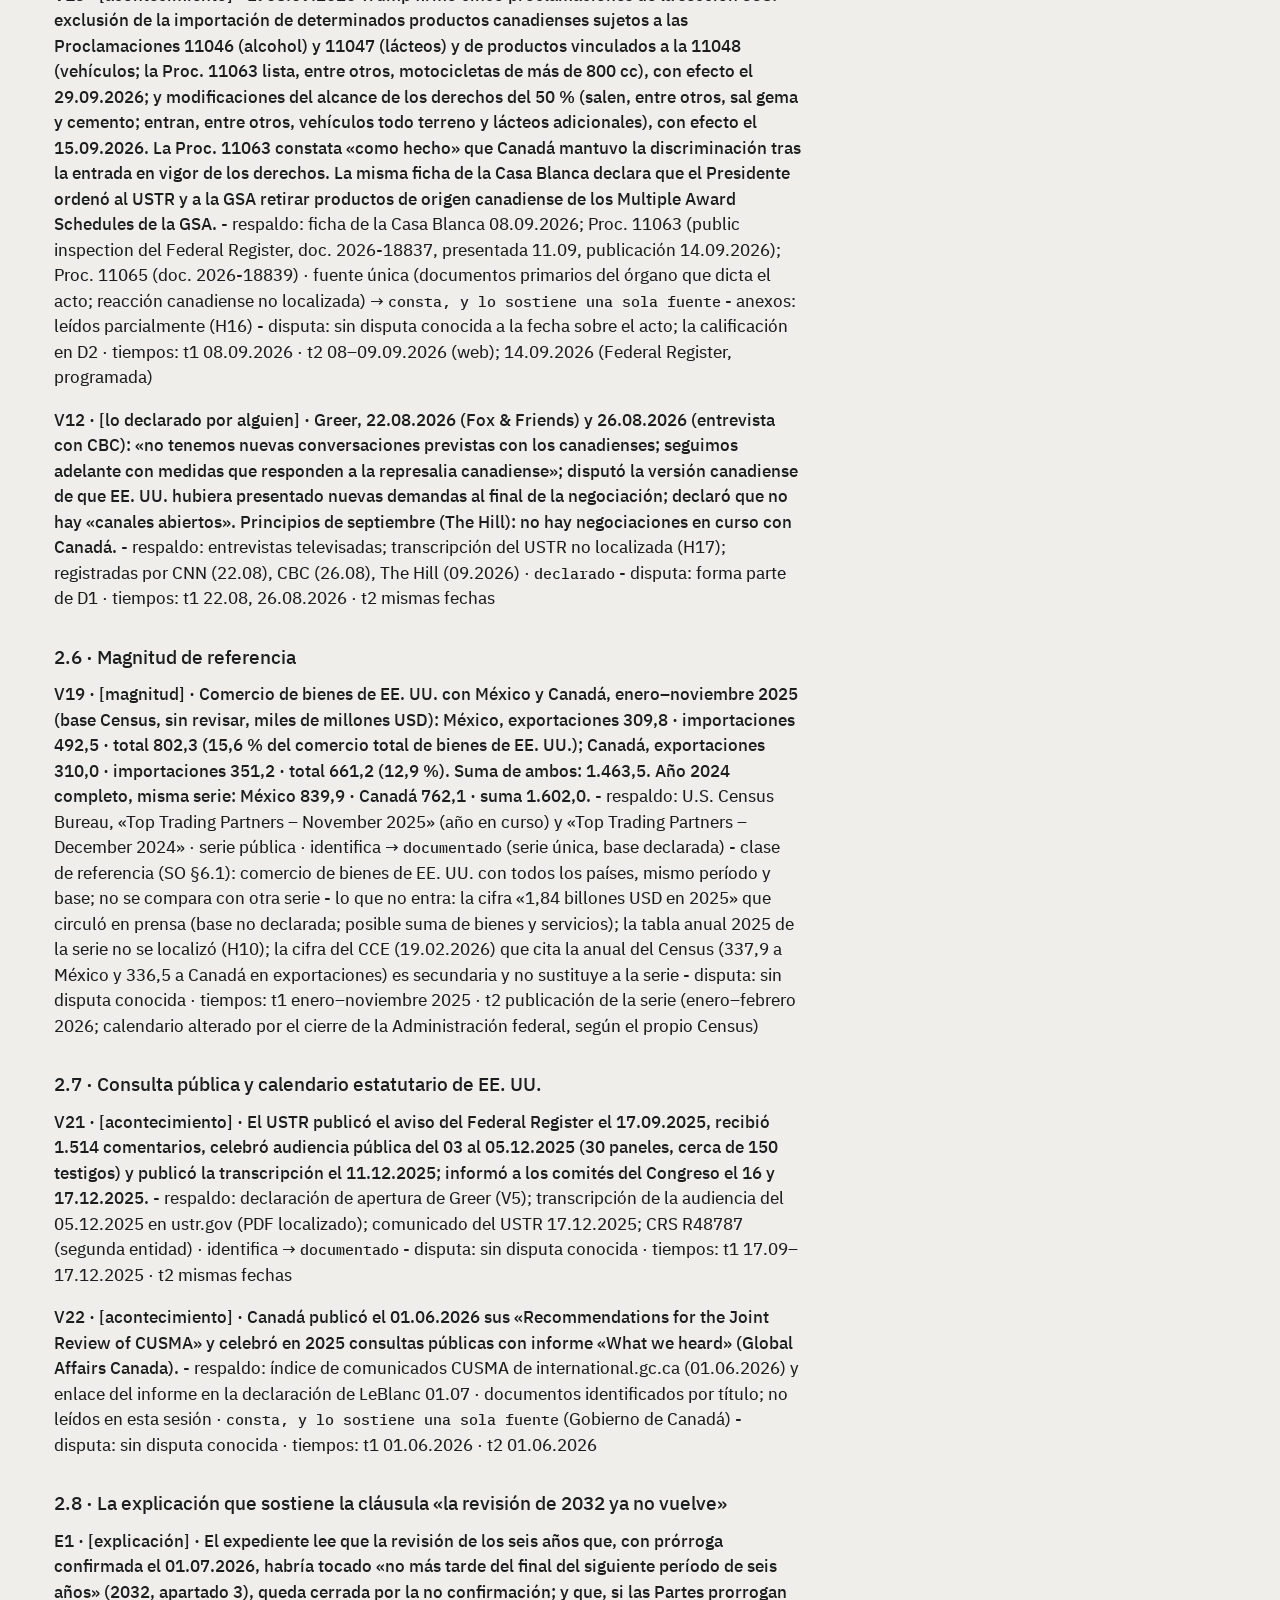
==== commit 3208ea37: "AN-2026-001: miniatura del vídeo en WebP Qué: el póster del vídeo de /AN-2026-001/ y /AN-2026-001/v1" ====
--- a/AN-2026-001/index.html
+++ b/AN-2026-001/index.html
@@ -126,7 +126,7 @@
 
 <h2>Pieza</h2>
 <div class="pieza">
-<video id="pieza" controls preload="none" poster="AN-2026-001_v1_miniatura.png" src="AN-2026-001_v1_pieza.mp4" width="1280" height="720" style="display:block;width:100%;height:auto;margin:0 0 1rem"></video>
+<video id="pieza" controls preload="none" poster="AN-2026-001_v1_miniatura.webp" src="AN-2026-001_v1_pieza.mp4" width="1280" height="720" style="display:block;width:100%;height:auto;margin:0 0 1rem"></video>
 <p class="ap"><a href="AN-2026-001_v1_pieza.mp4#t=0" data-t="0">0:00</a> 1 · la decisión<br>
 <a href="AN-2026-001_v1_pieza.mp4#t=51" data-t="51">0:51</a> 2 · lo que consta<br>
 <a href="AN-2026-001_v1_pieza.mp4#t=238" data-t="238">3:58</a> 3 · quién decide<br>
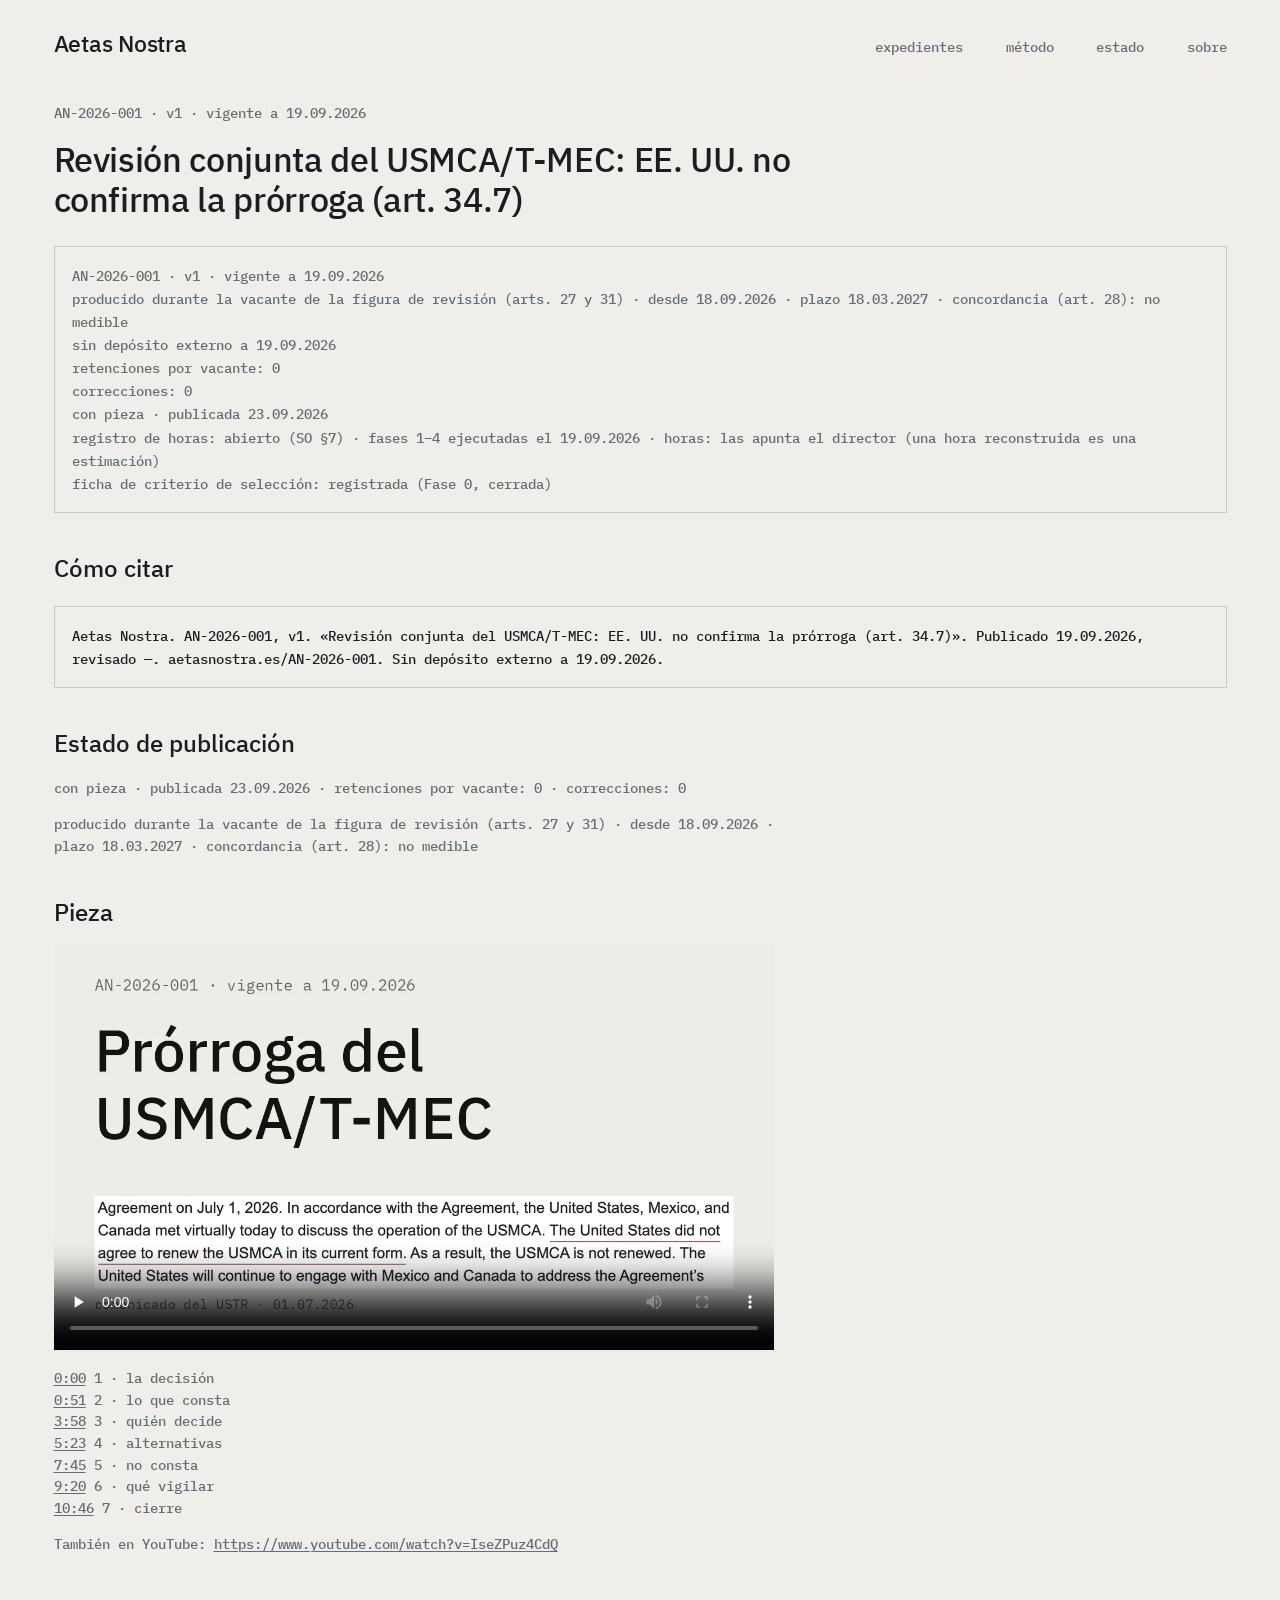
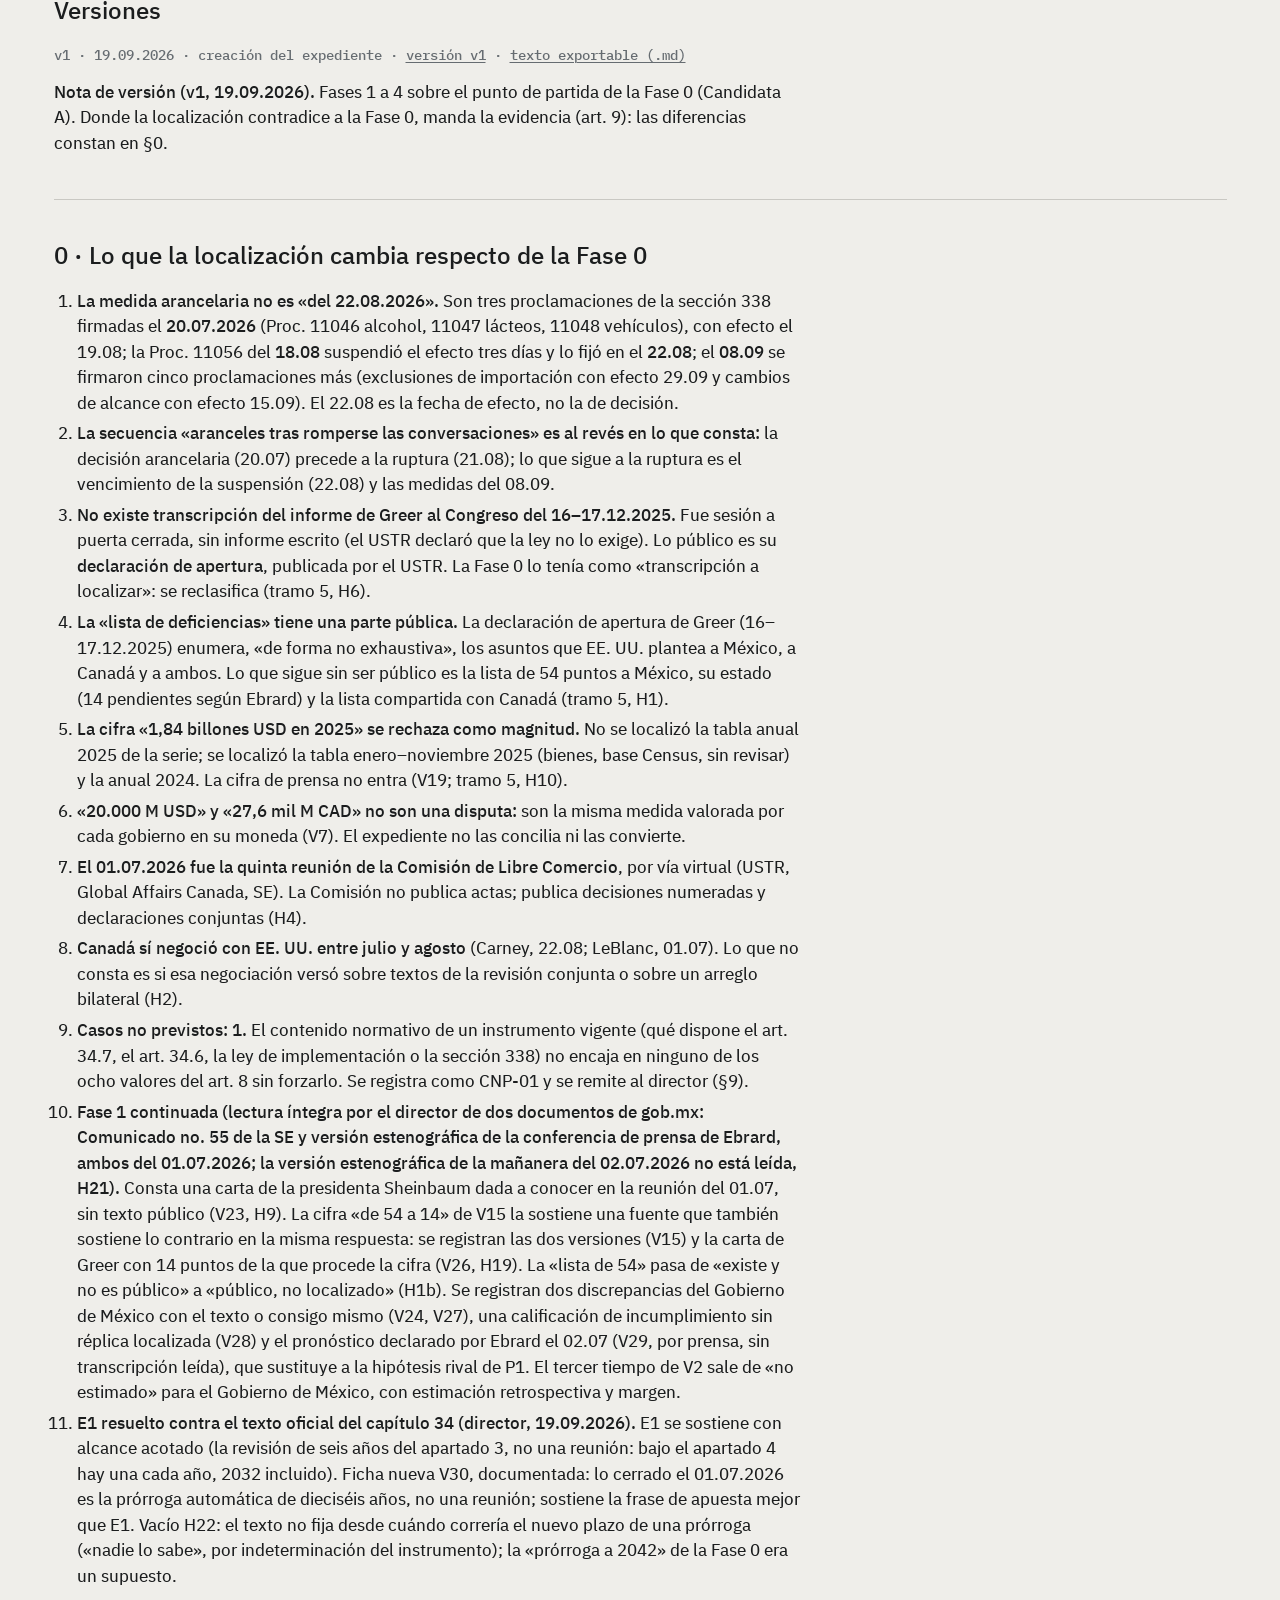
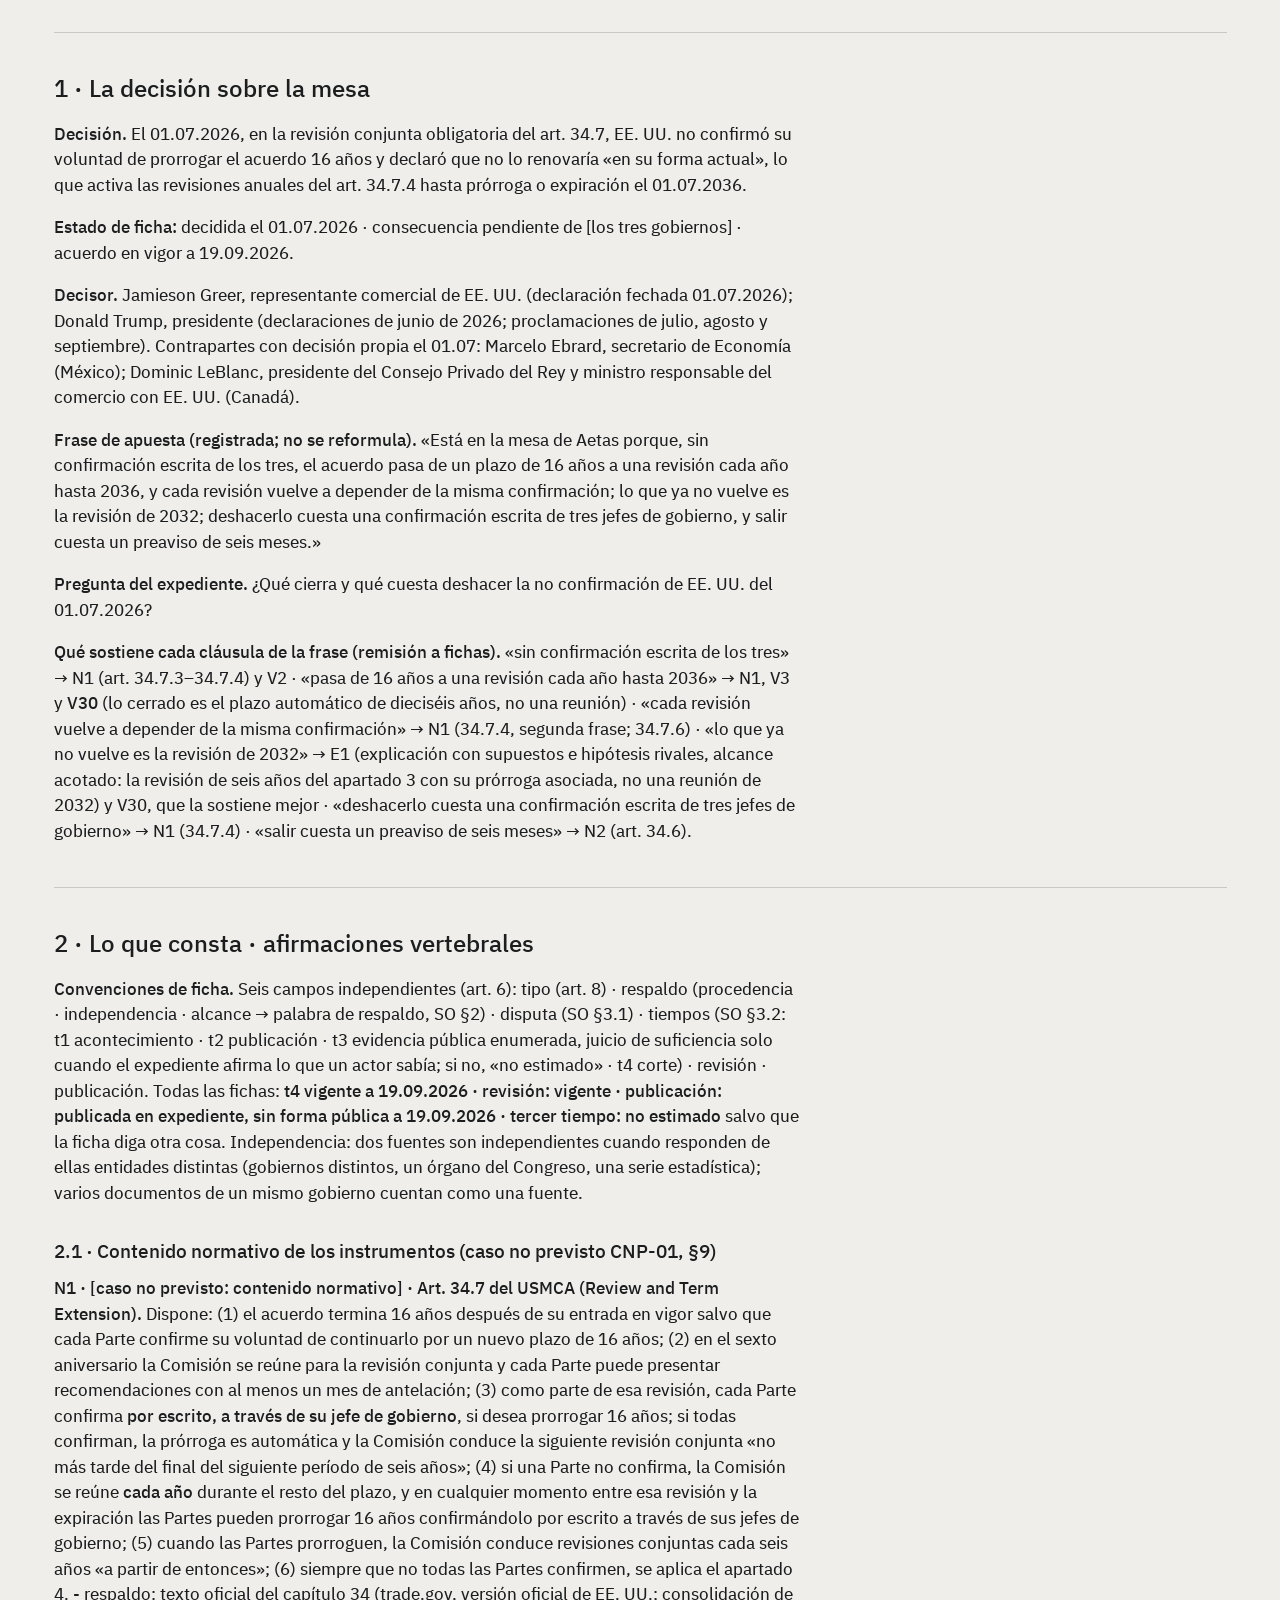
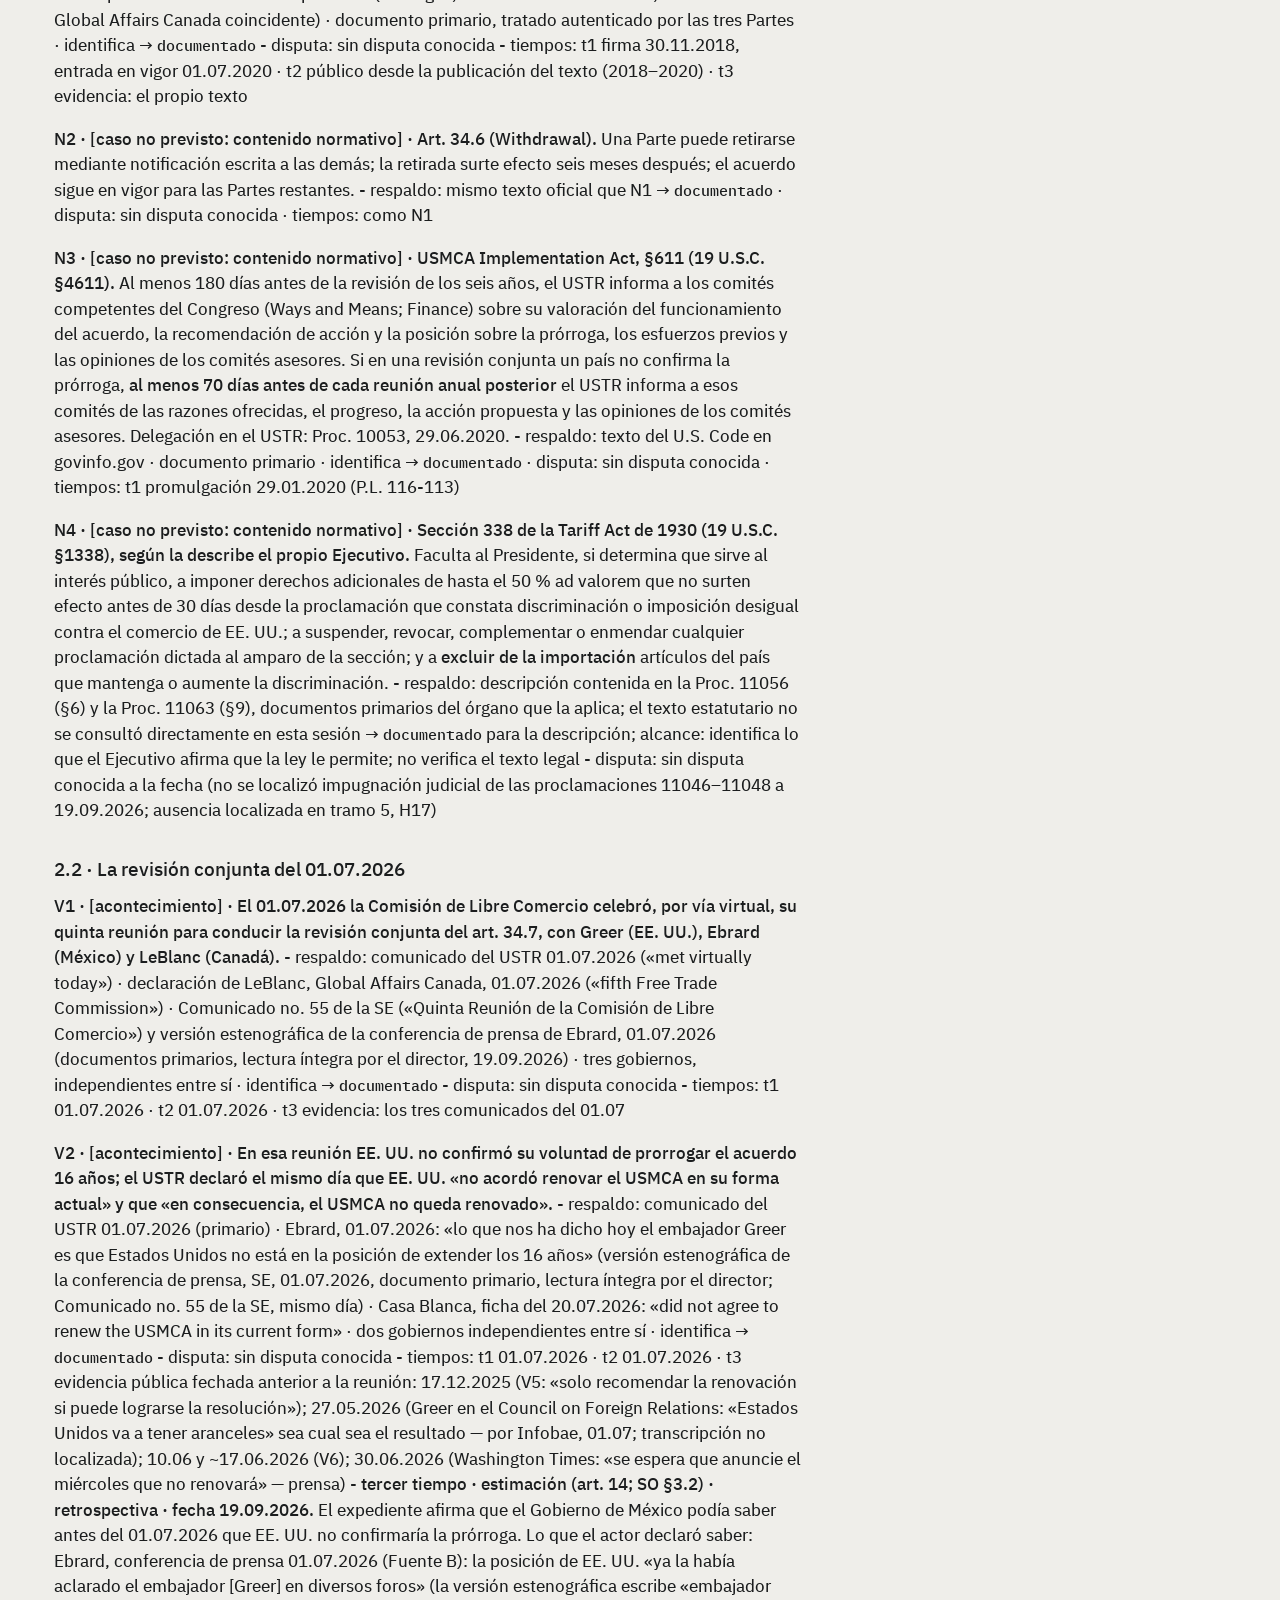
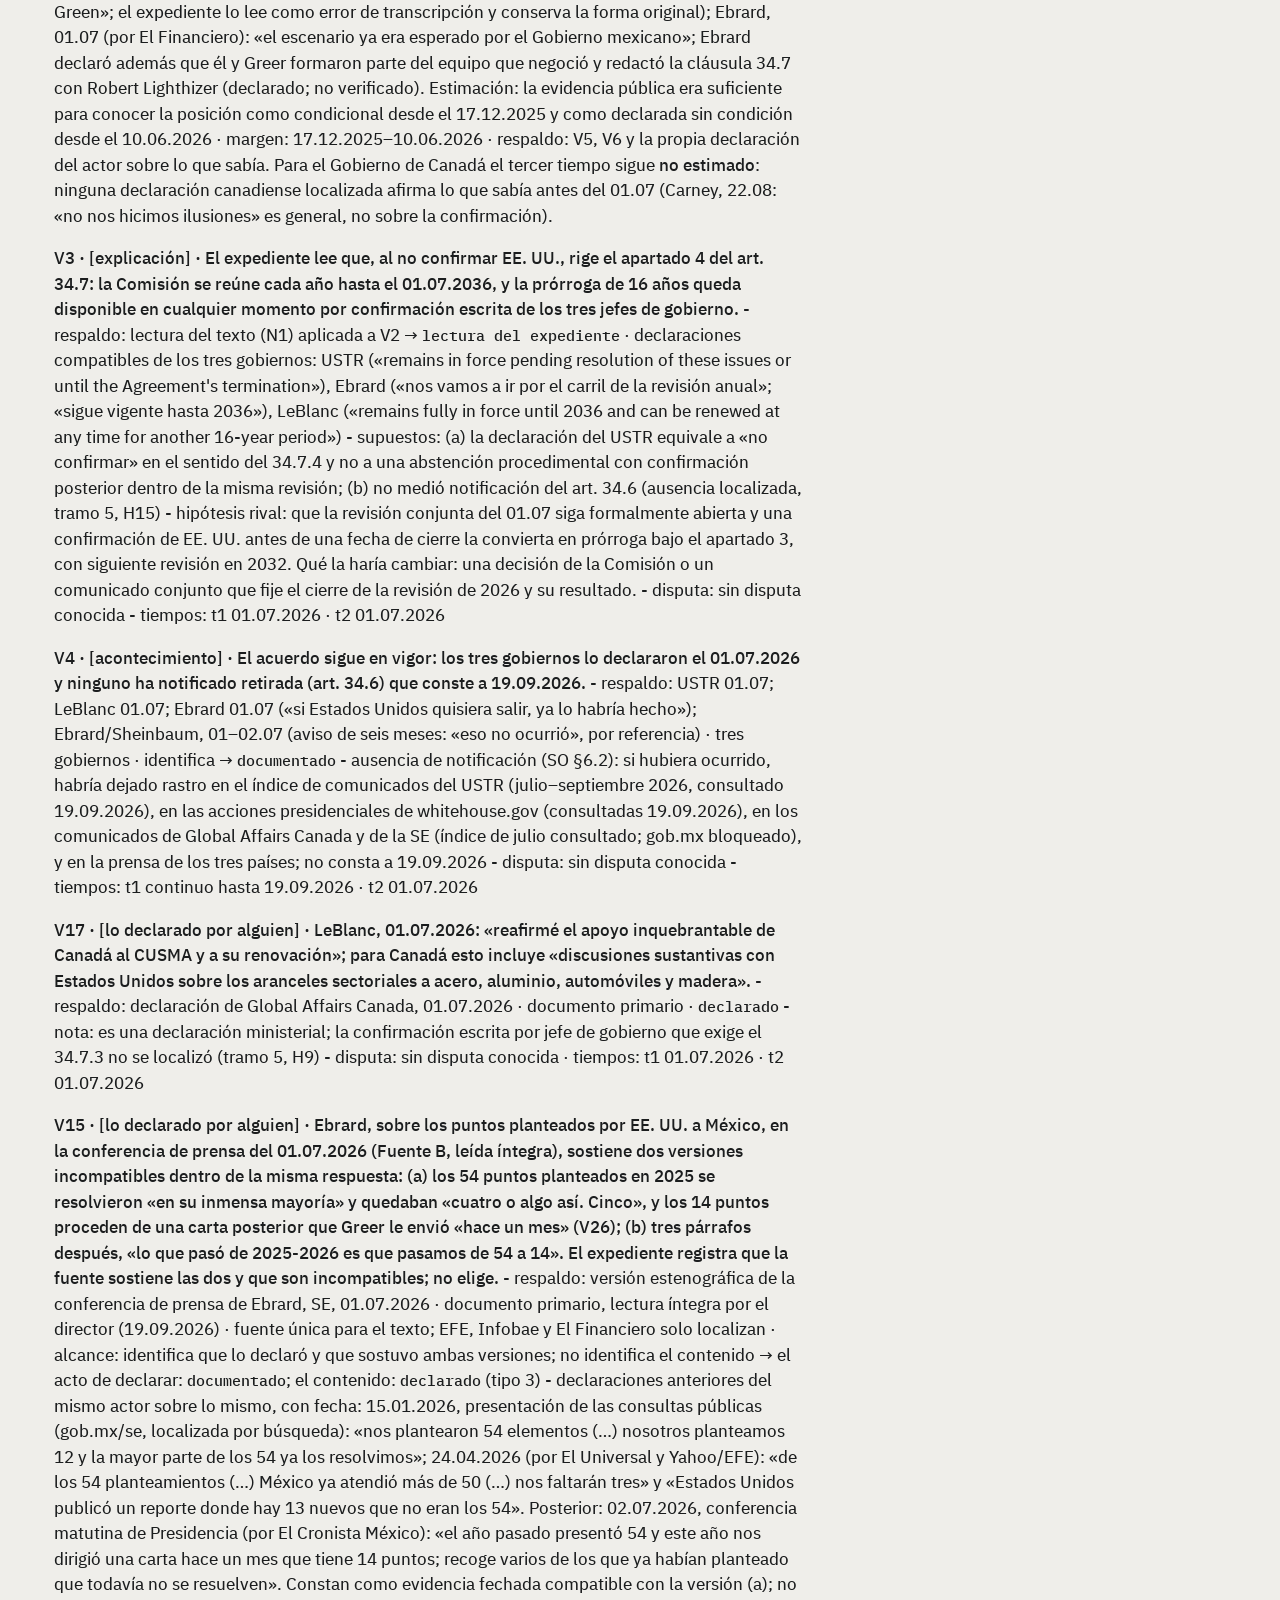
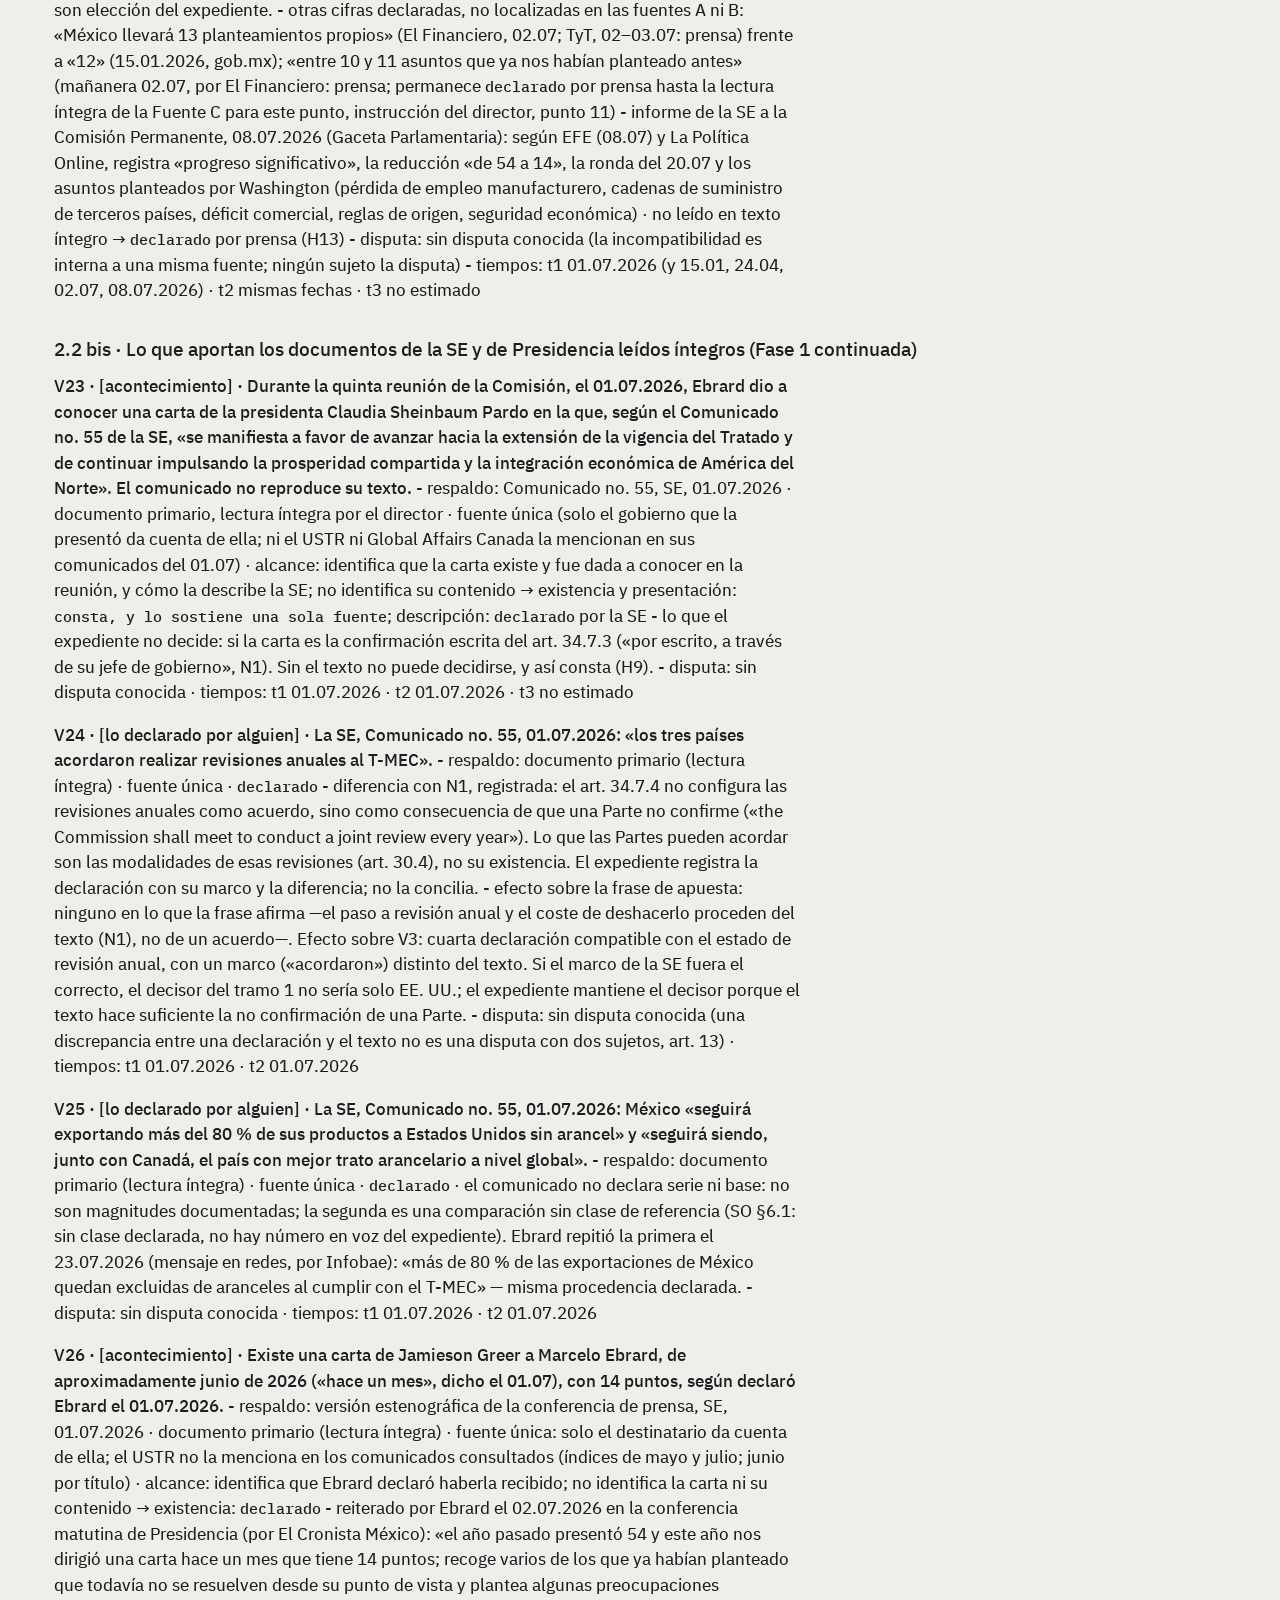
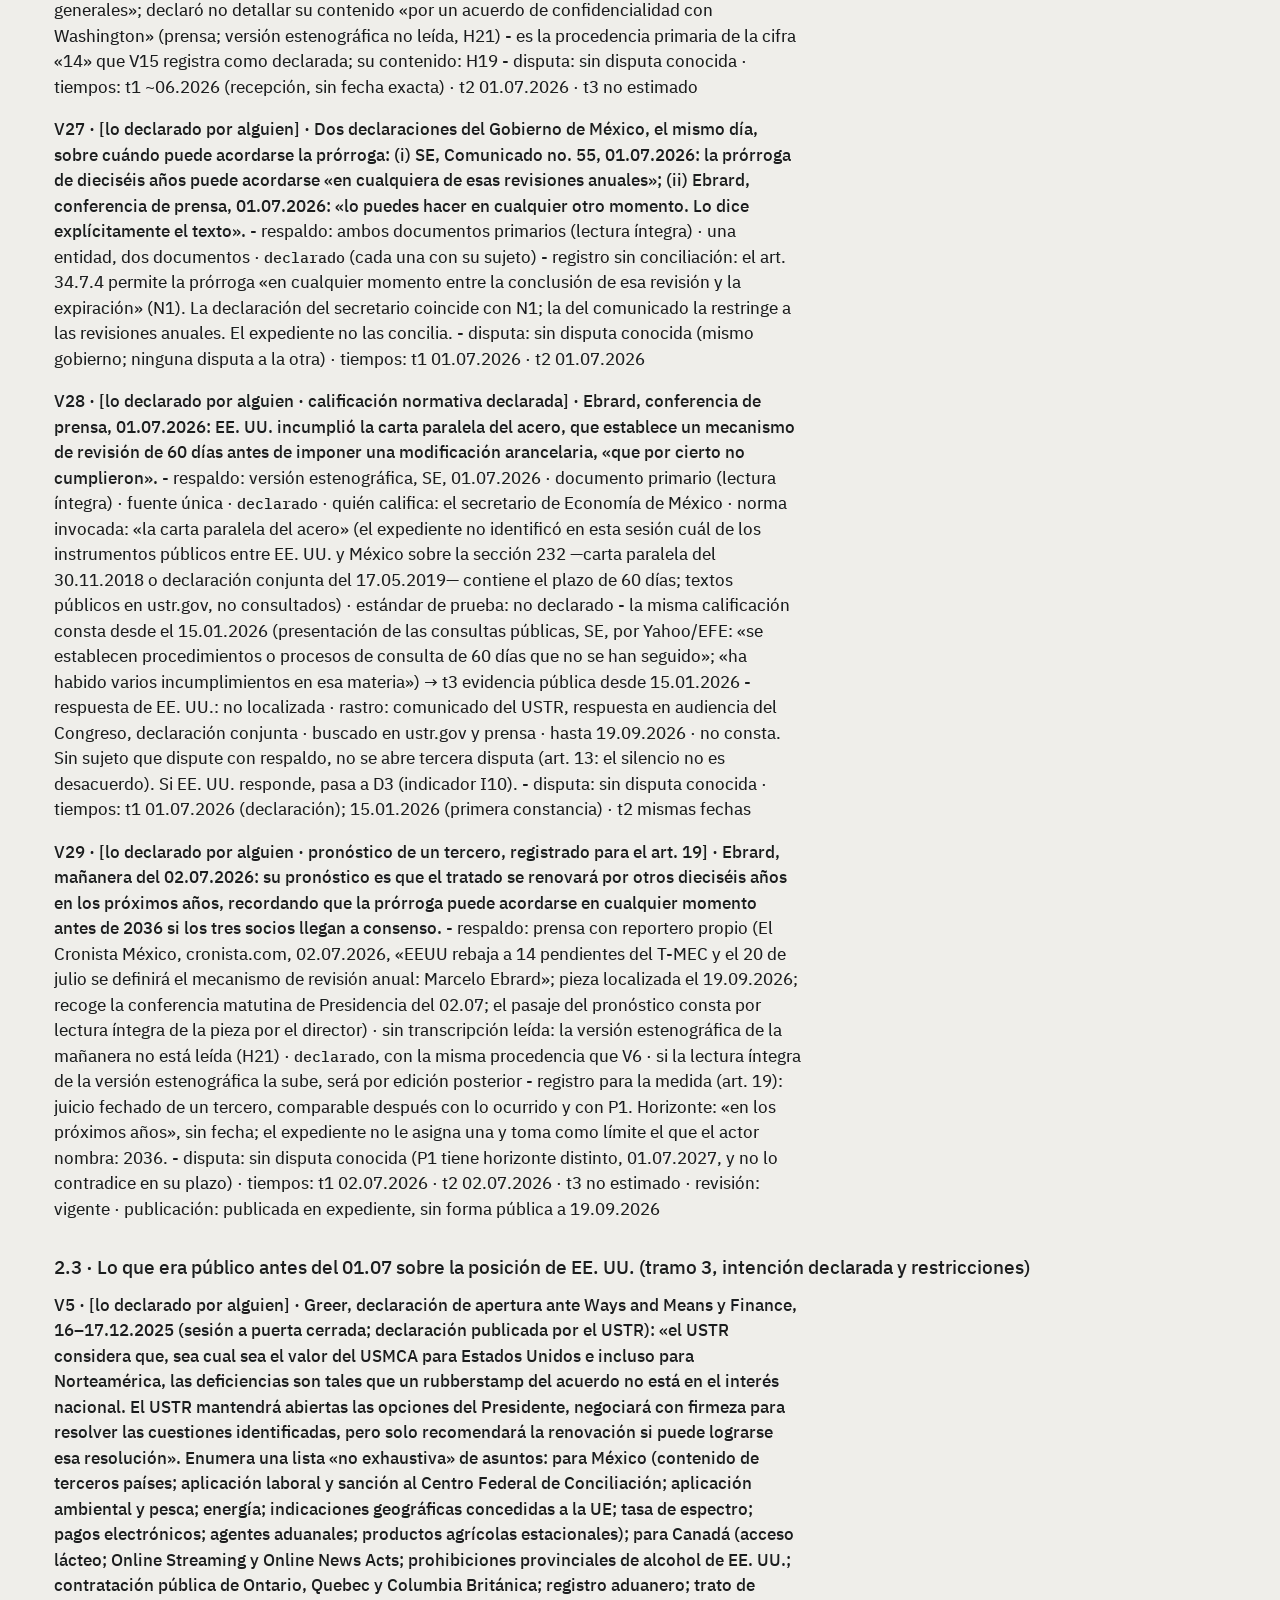
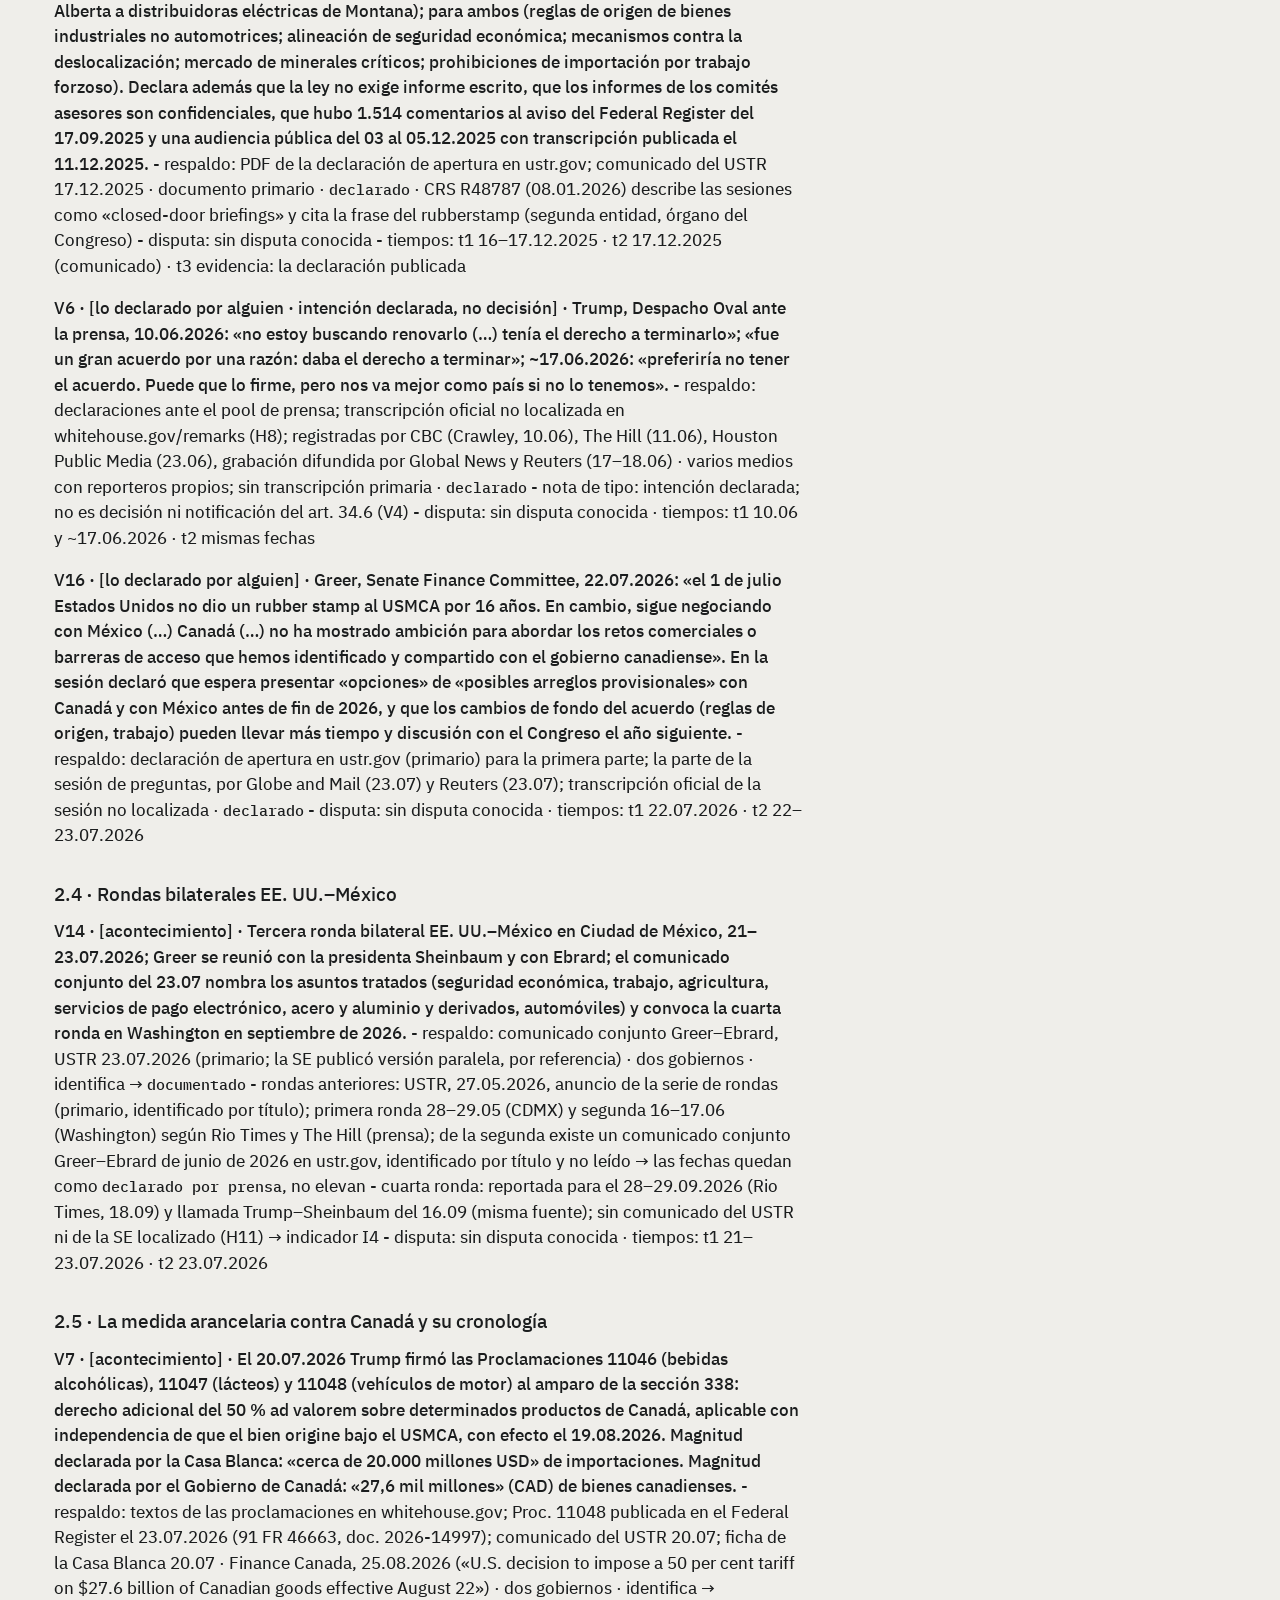
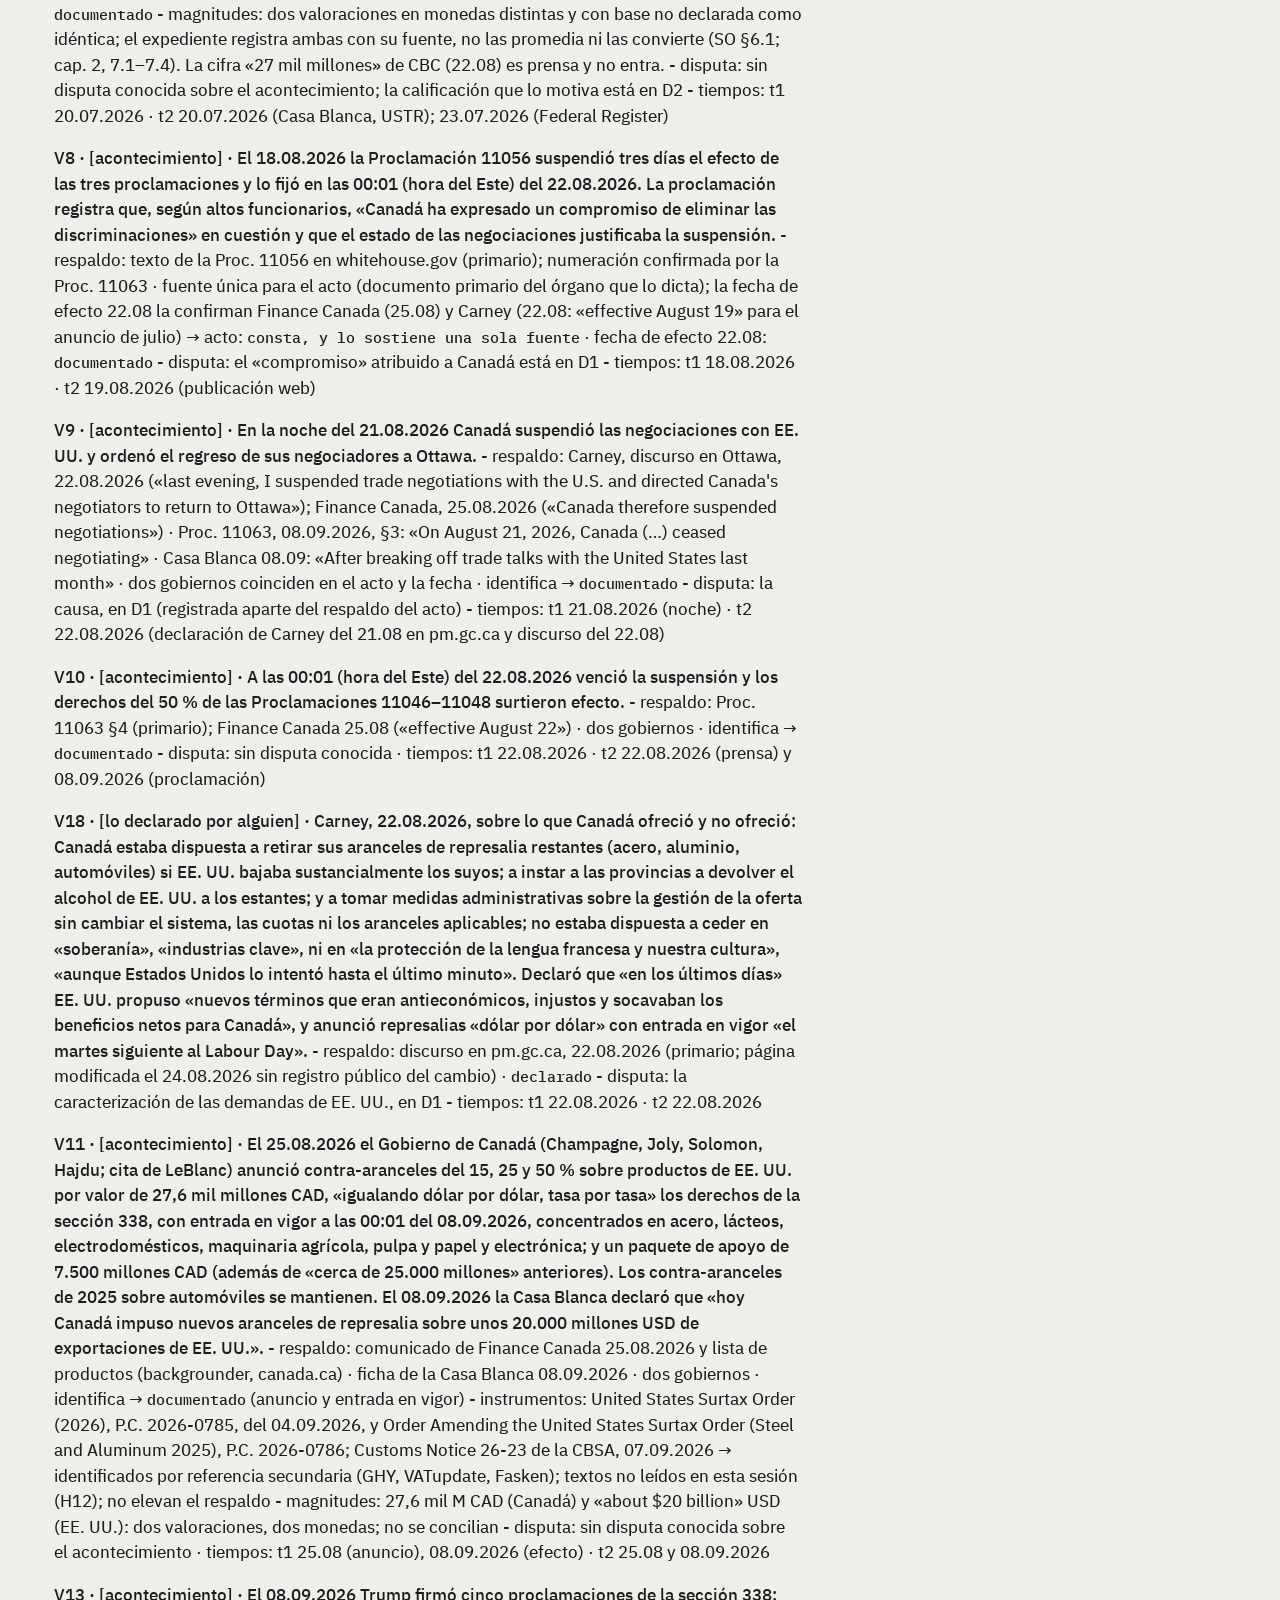
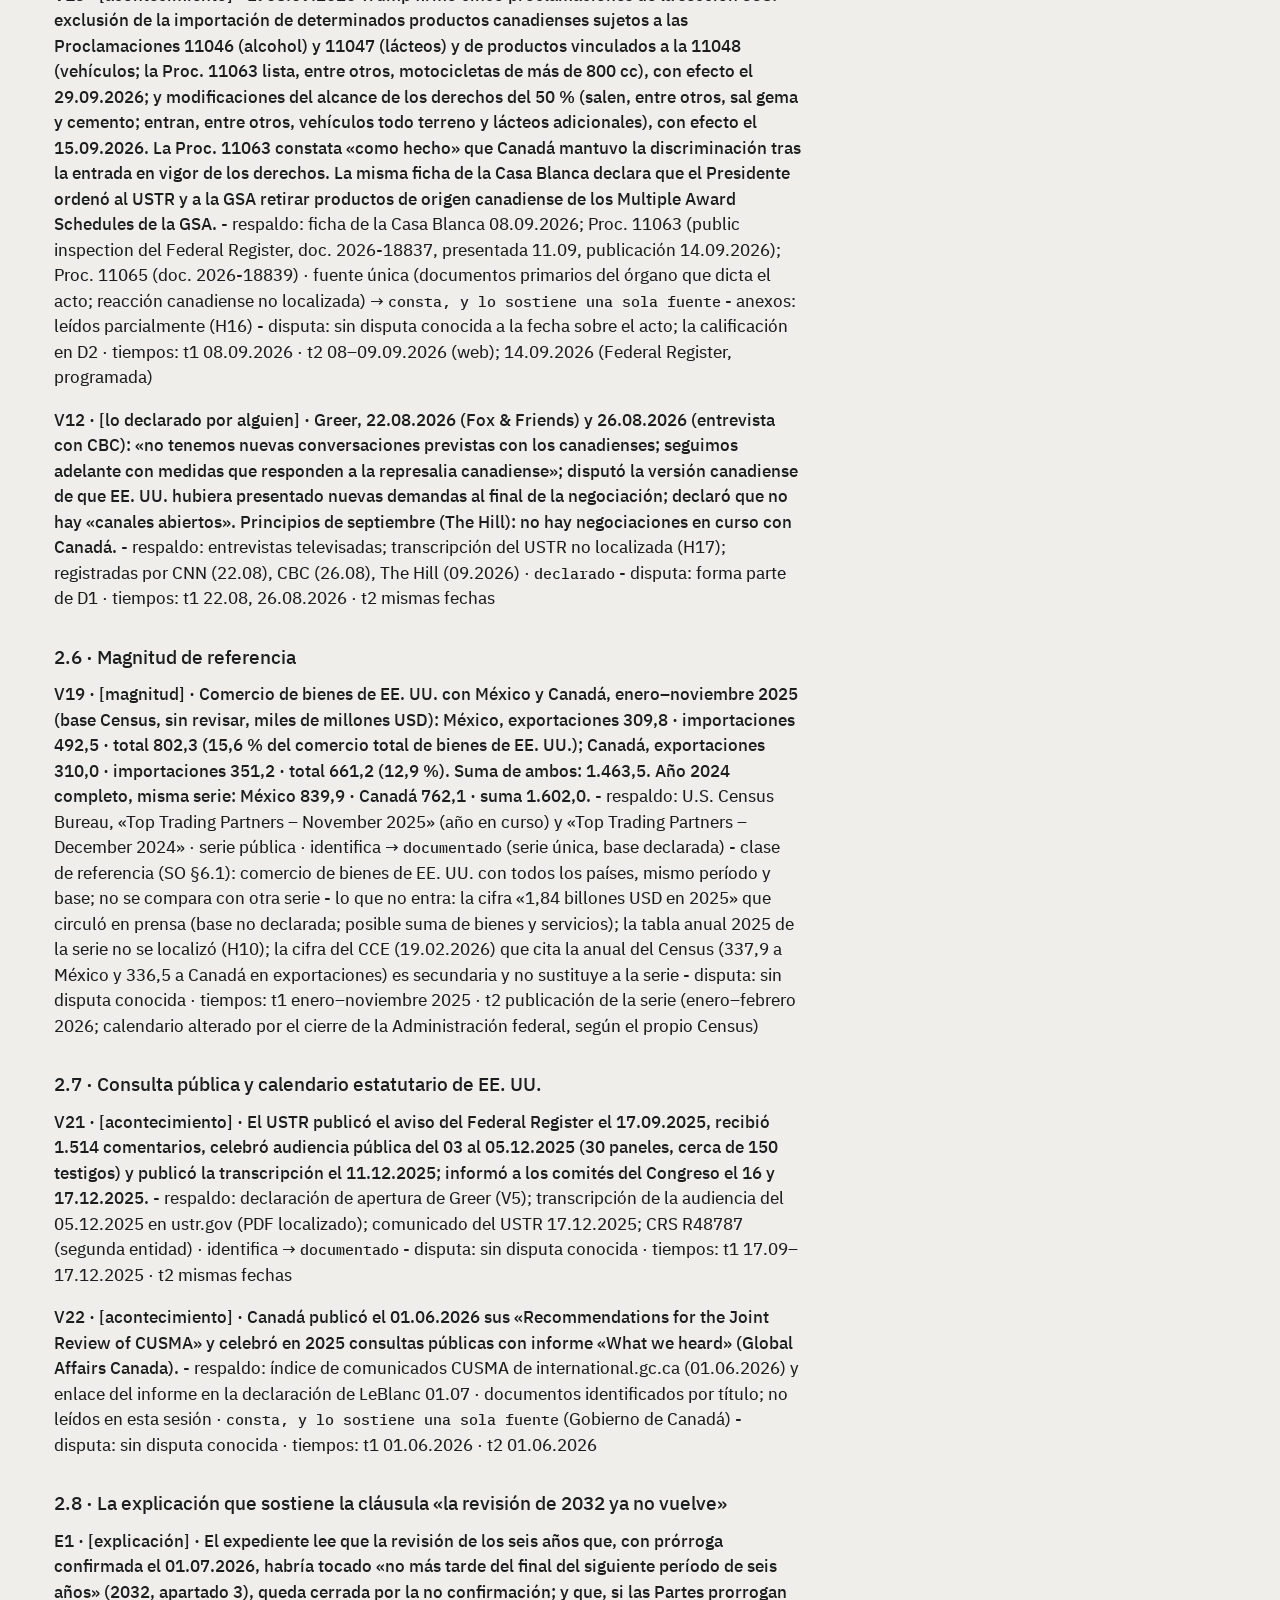
==== commit 1b0612f0: "pie: web v0.2 · 24.09.2026 en todas las páginas Qué: en el pie de las ocho páginas, «web v0.1 · 19.0" ====
--- a/AN-2026-001/index.html
+++ b/AN-2026-001/index.html
@@ -1080,7 +1080,7 @@
 </main>
 <footer class="pie">
   <span>escribe Dani Collada · aetasnostra.es</span>
-  <span>Constitución v1.1 · Biblia v1.3 · web v0.1 · 19.09.2026</span>
+  <span>Constitución v1.1 · Biblia v1.3 · web v0.2 · 24.09.2026</span>
 </footer>
 </body>
 </html>
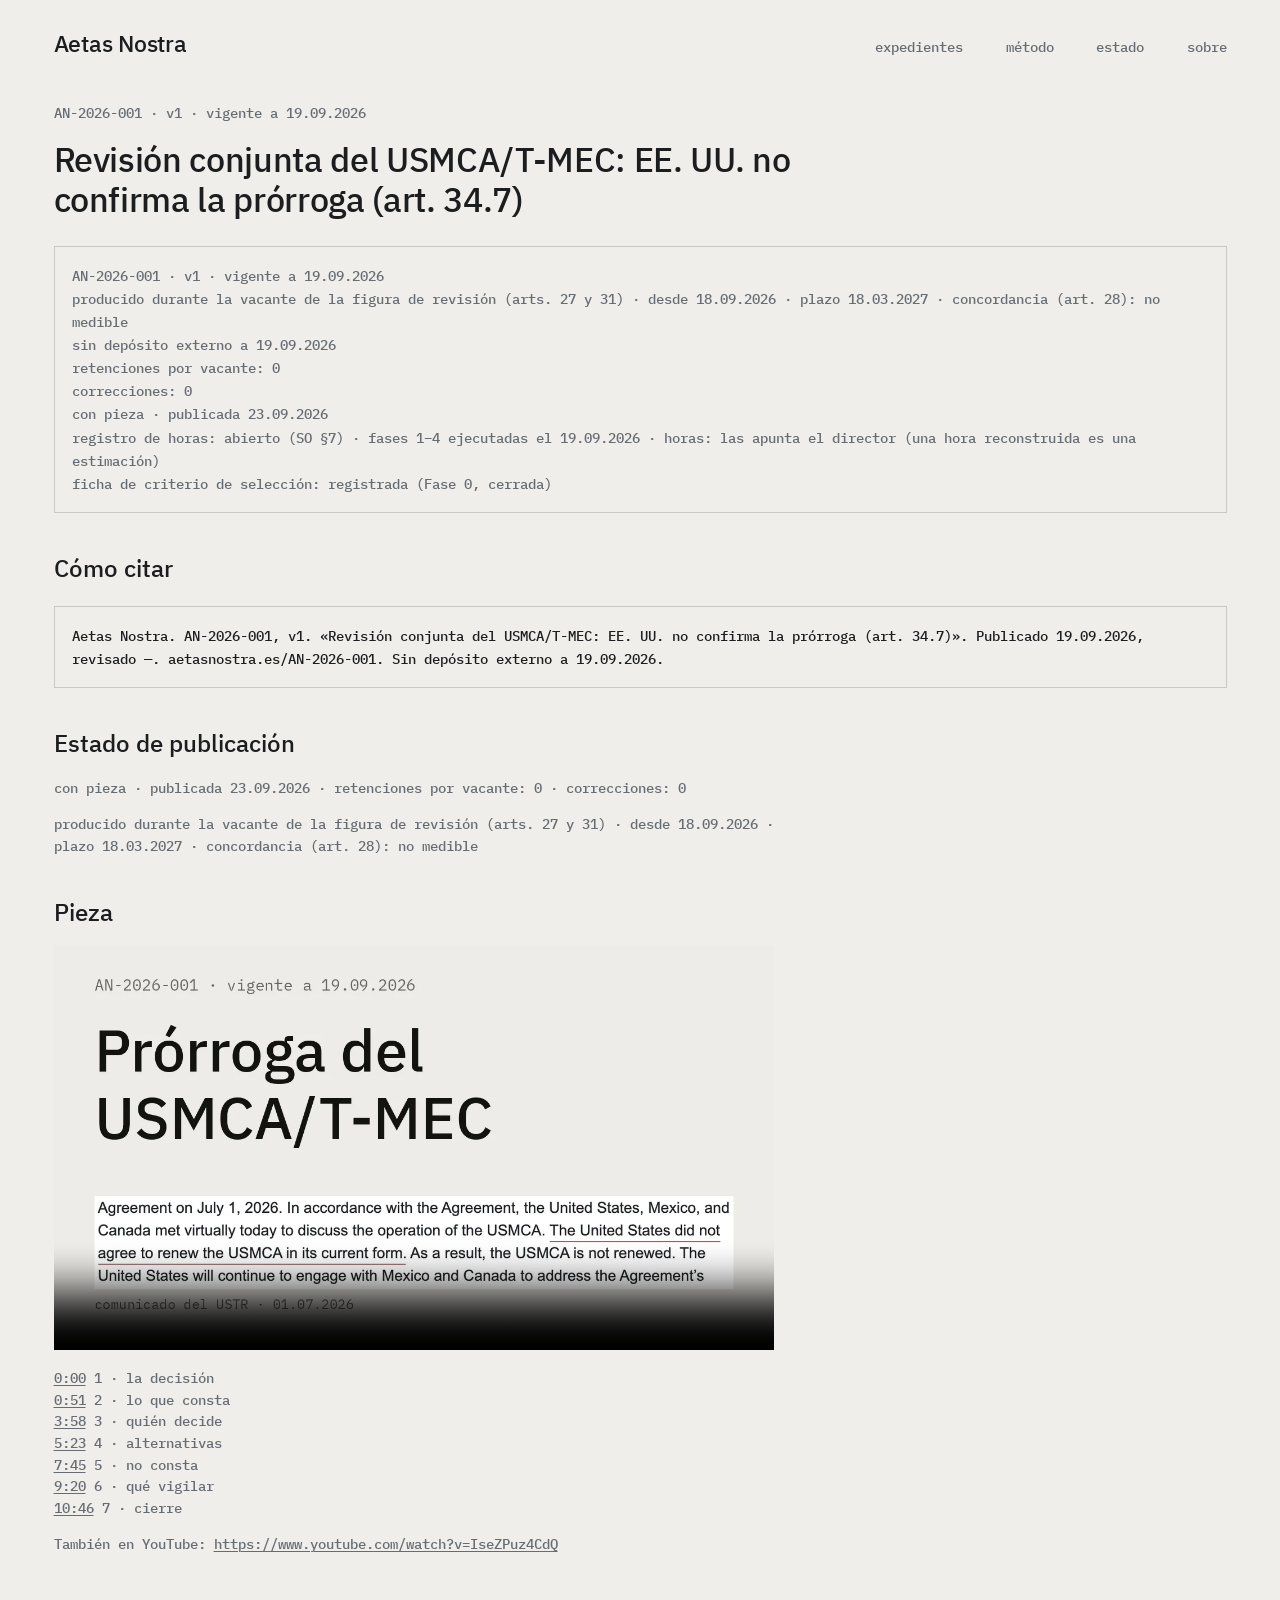
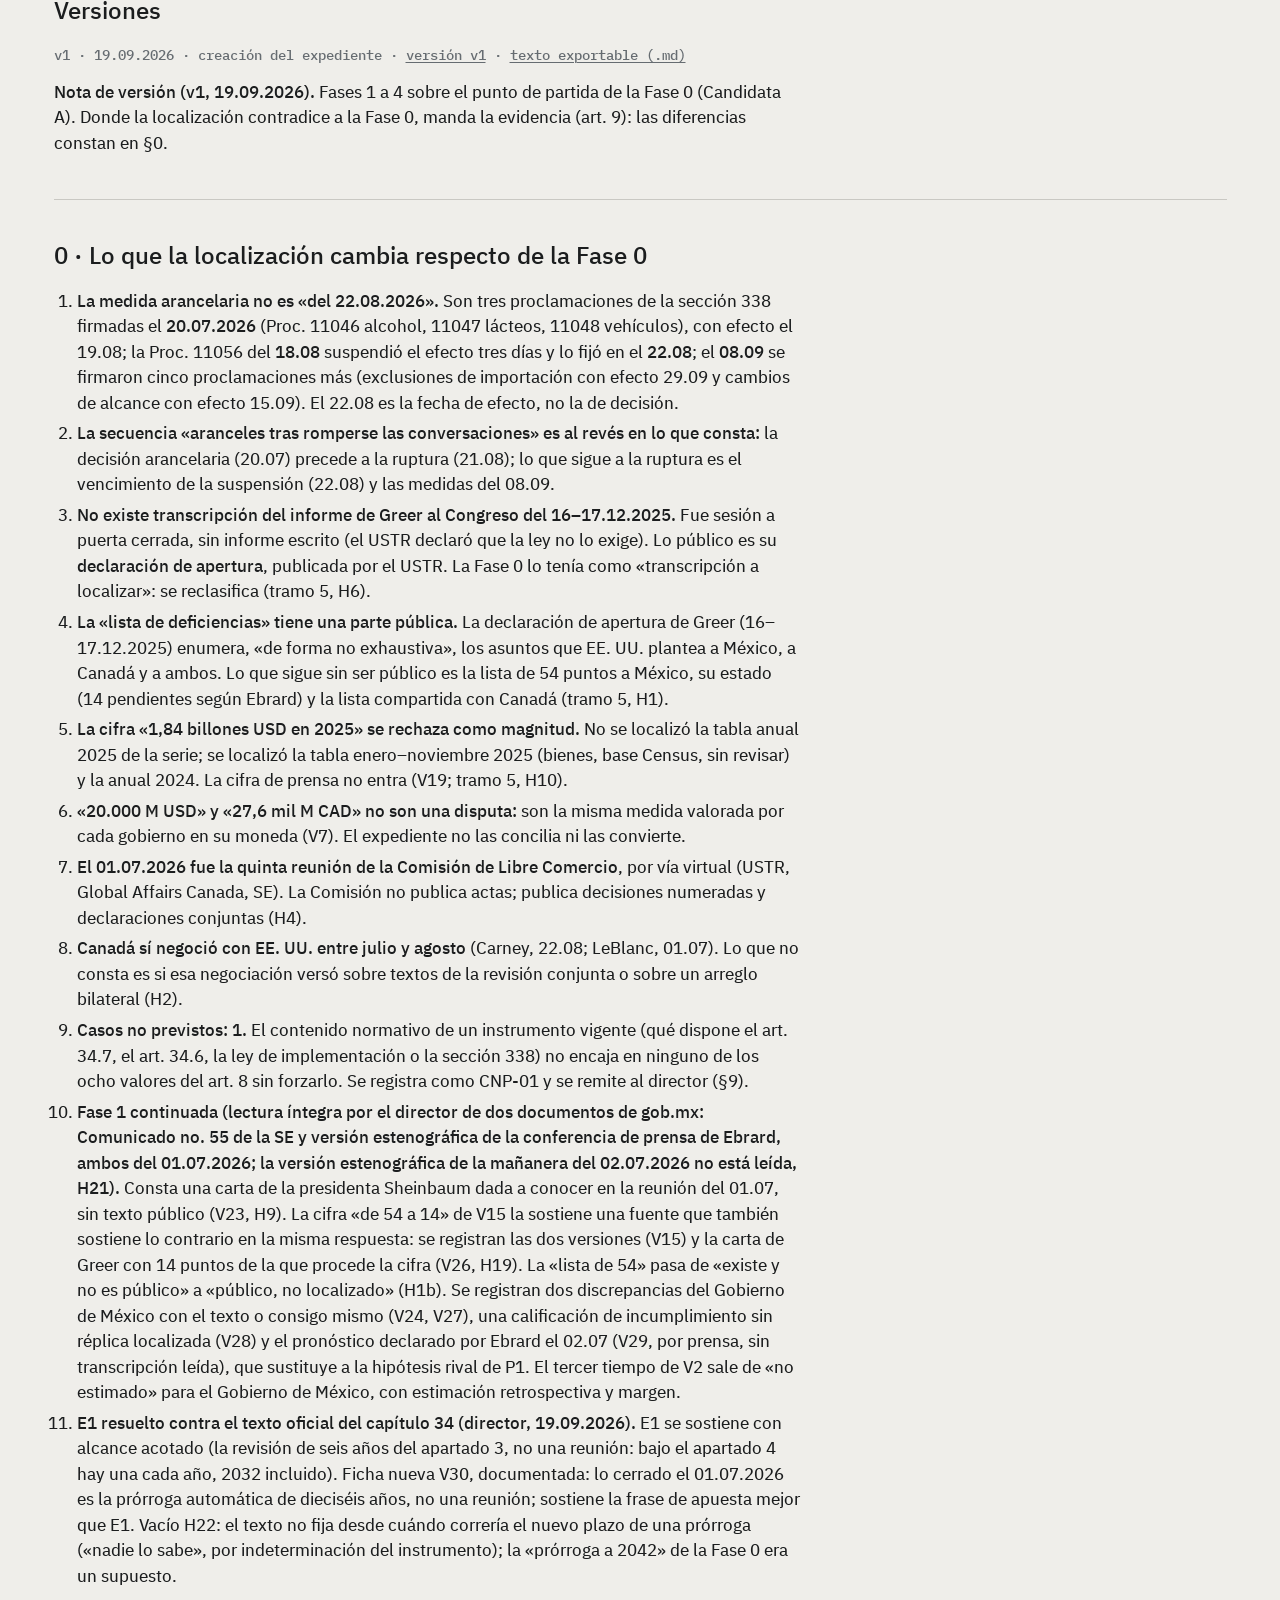
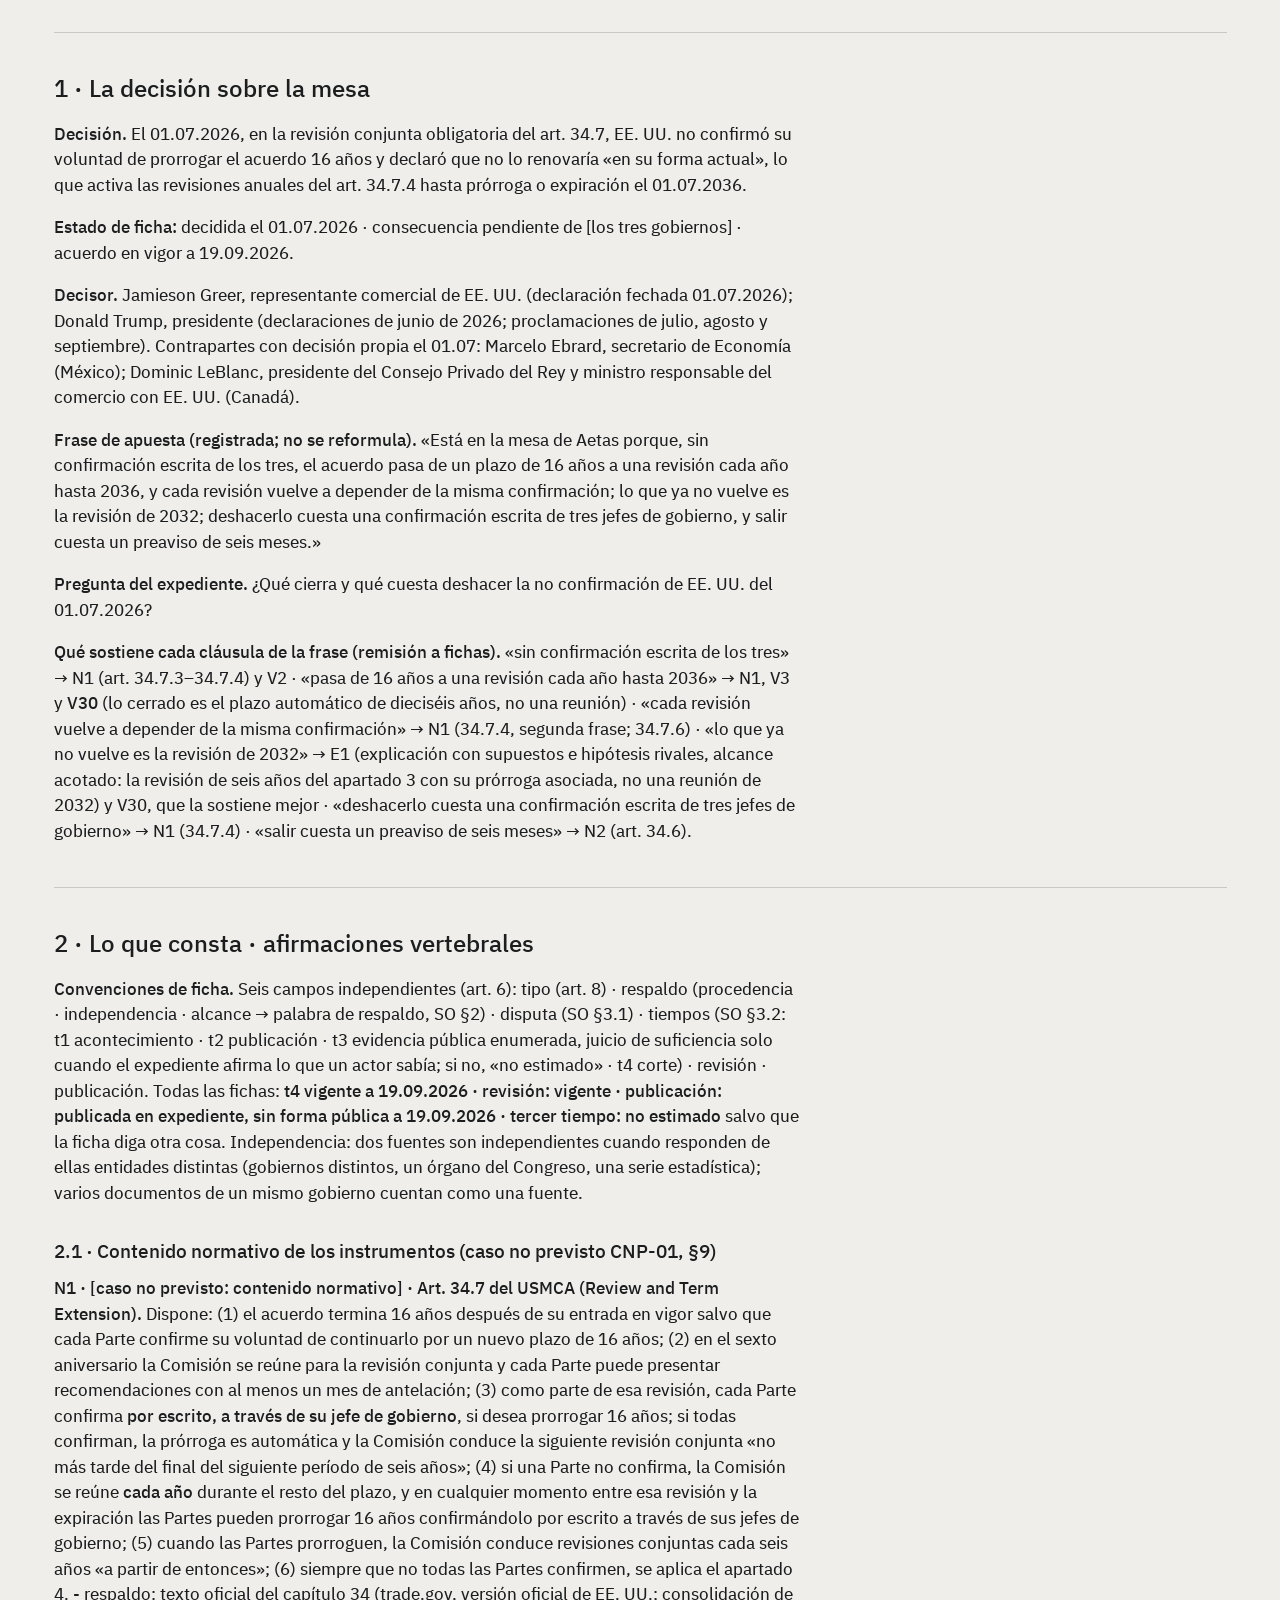
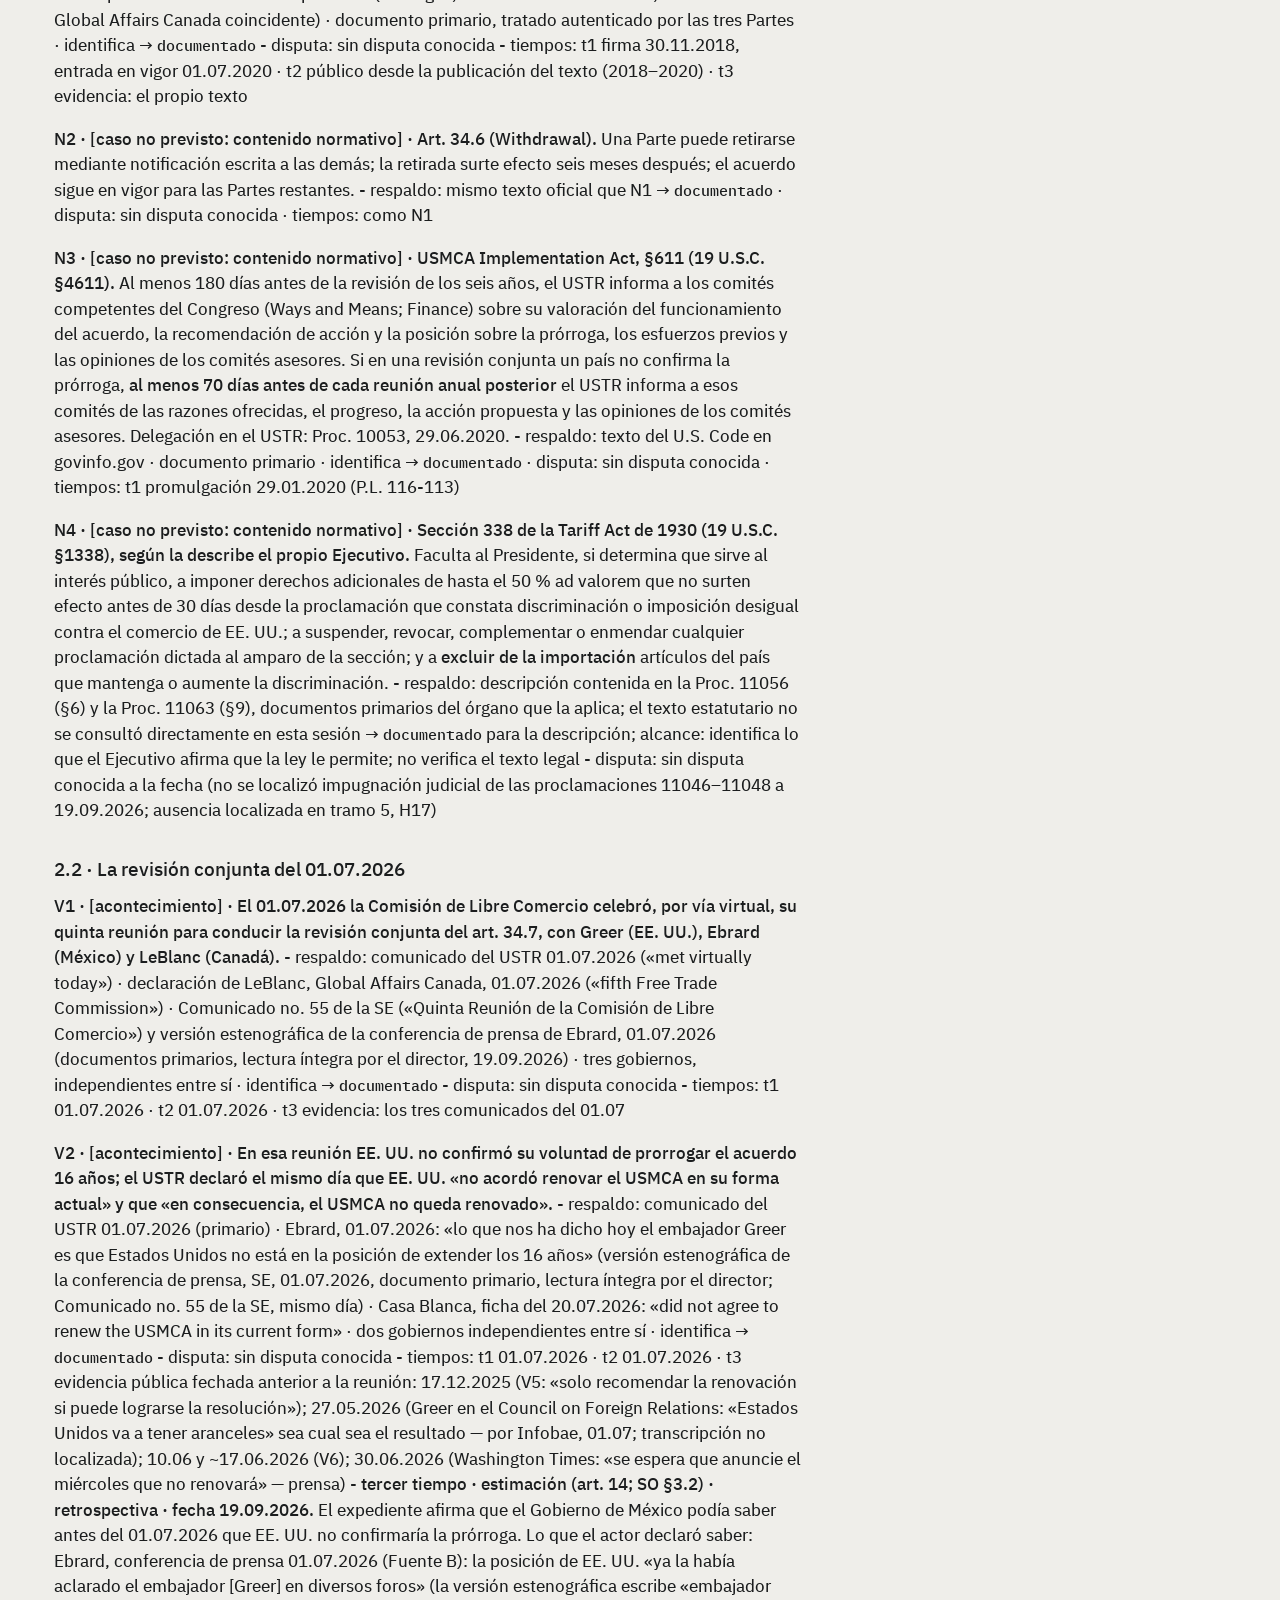
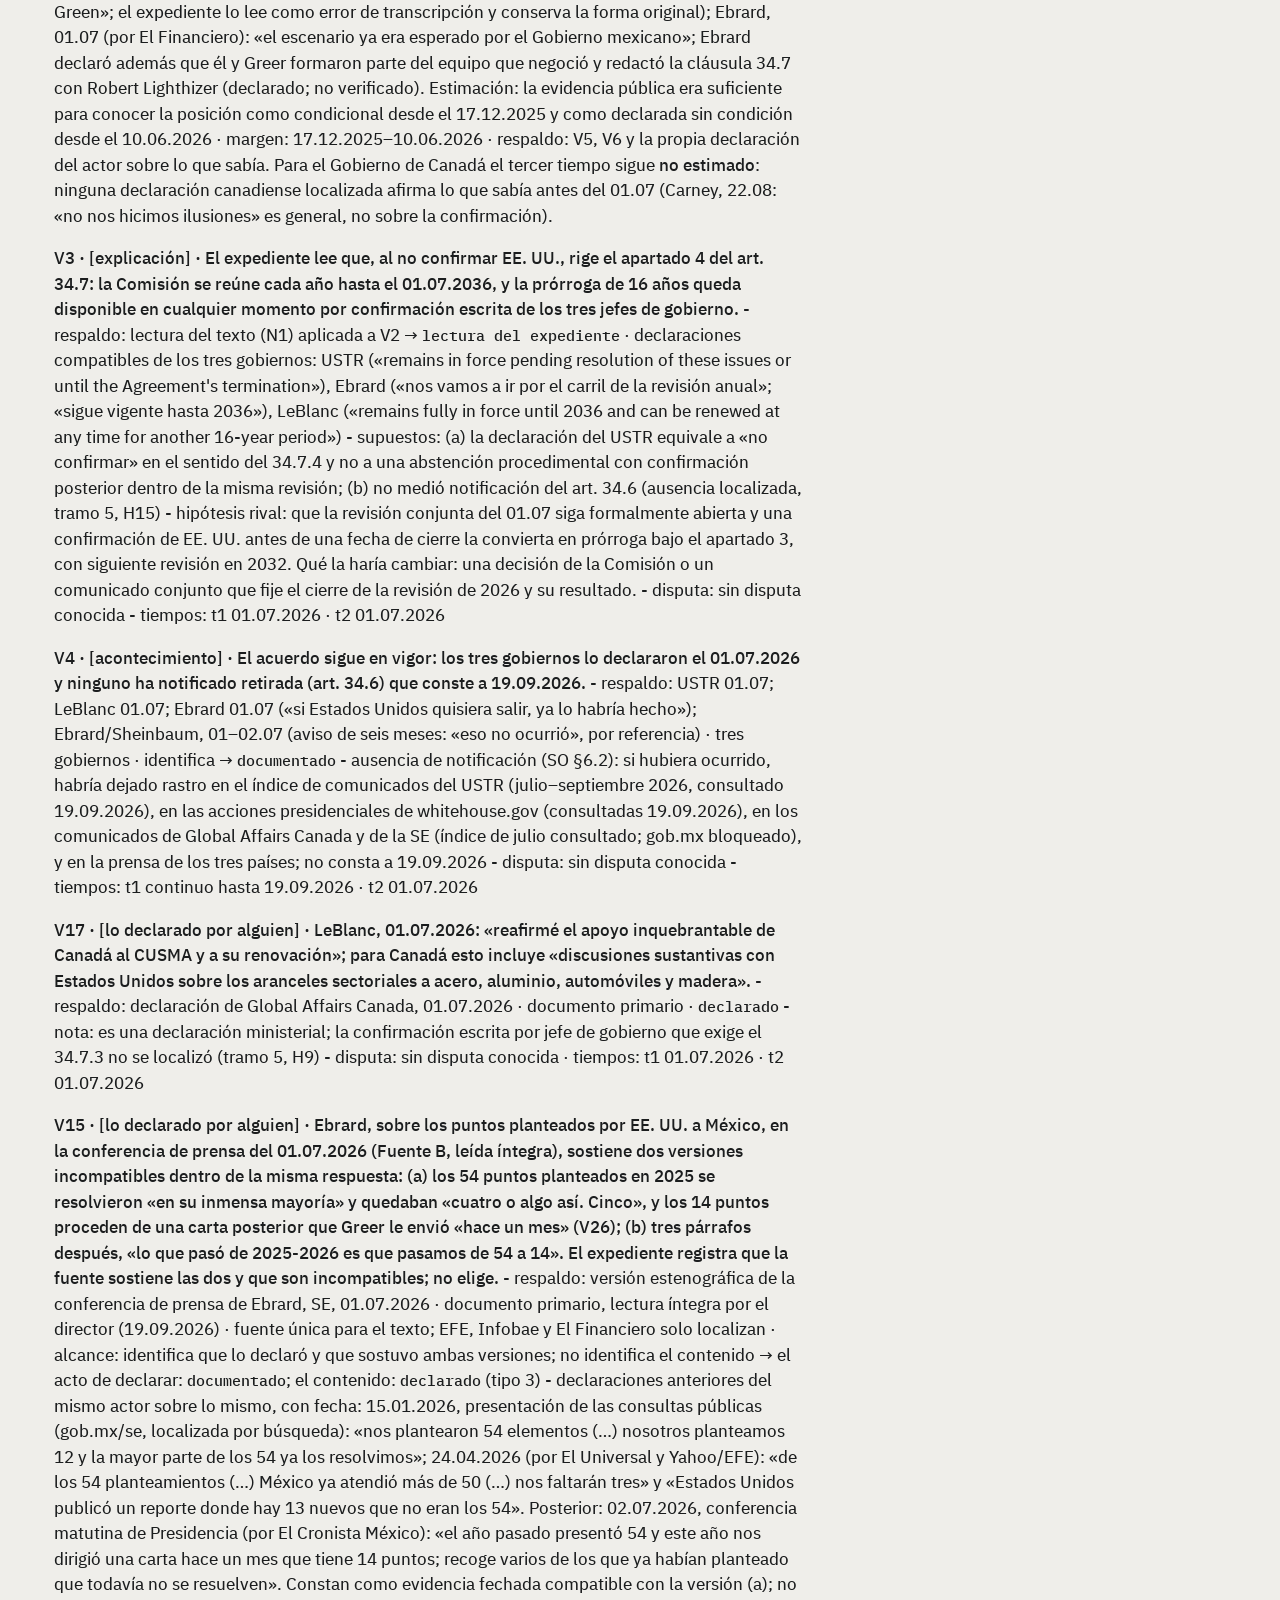
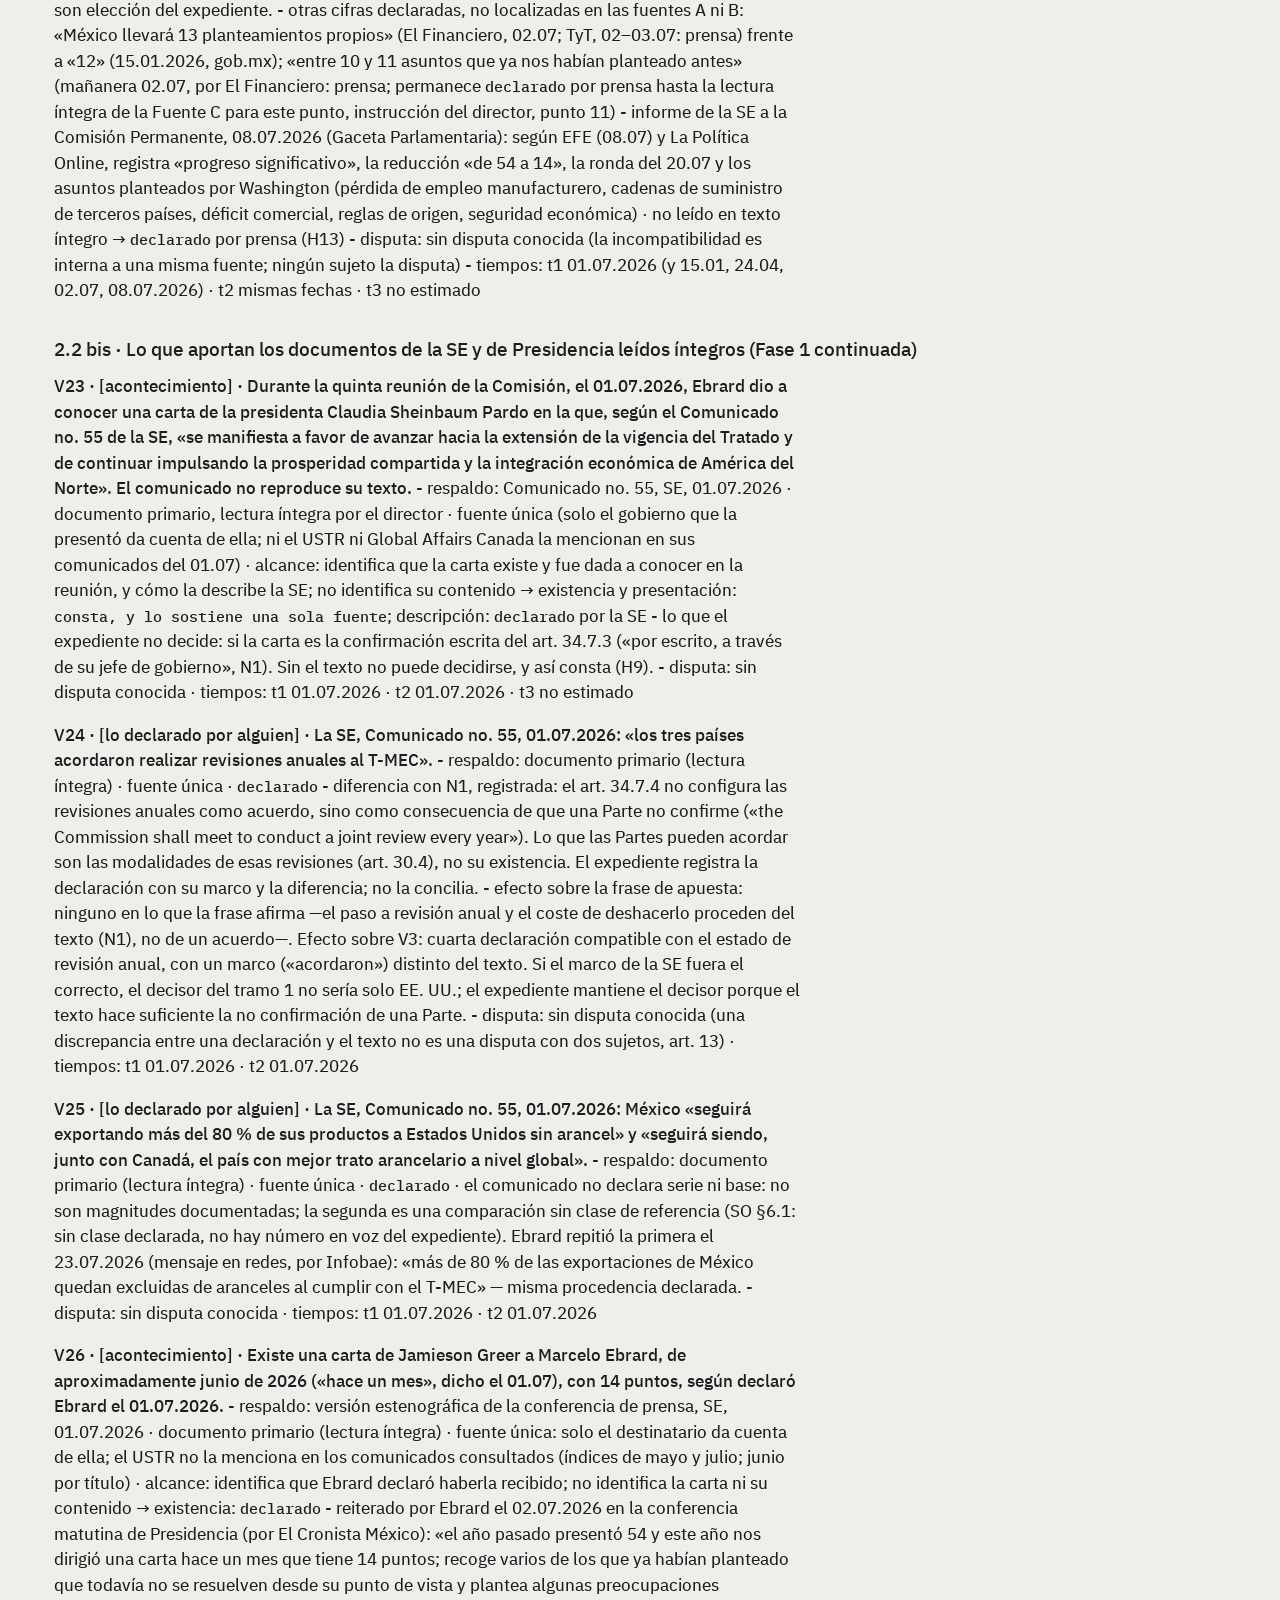
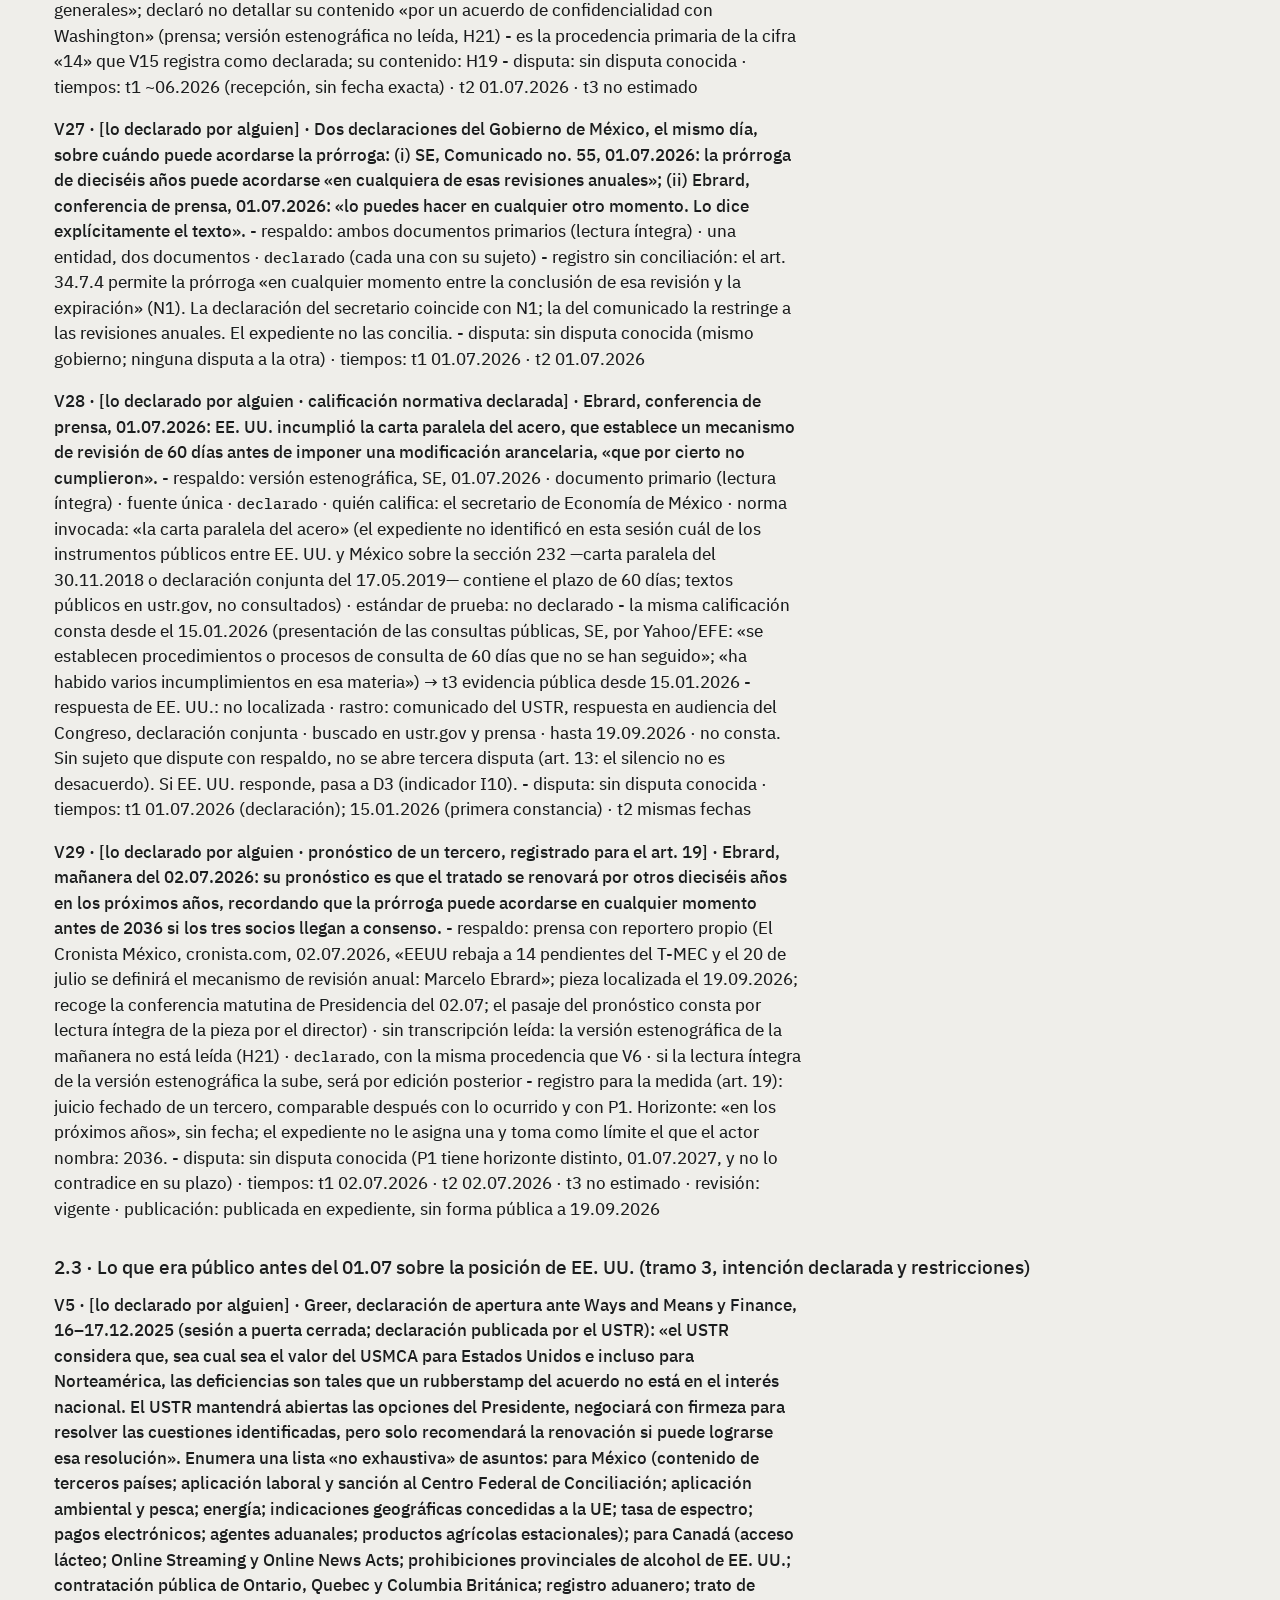
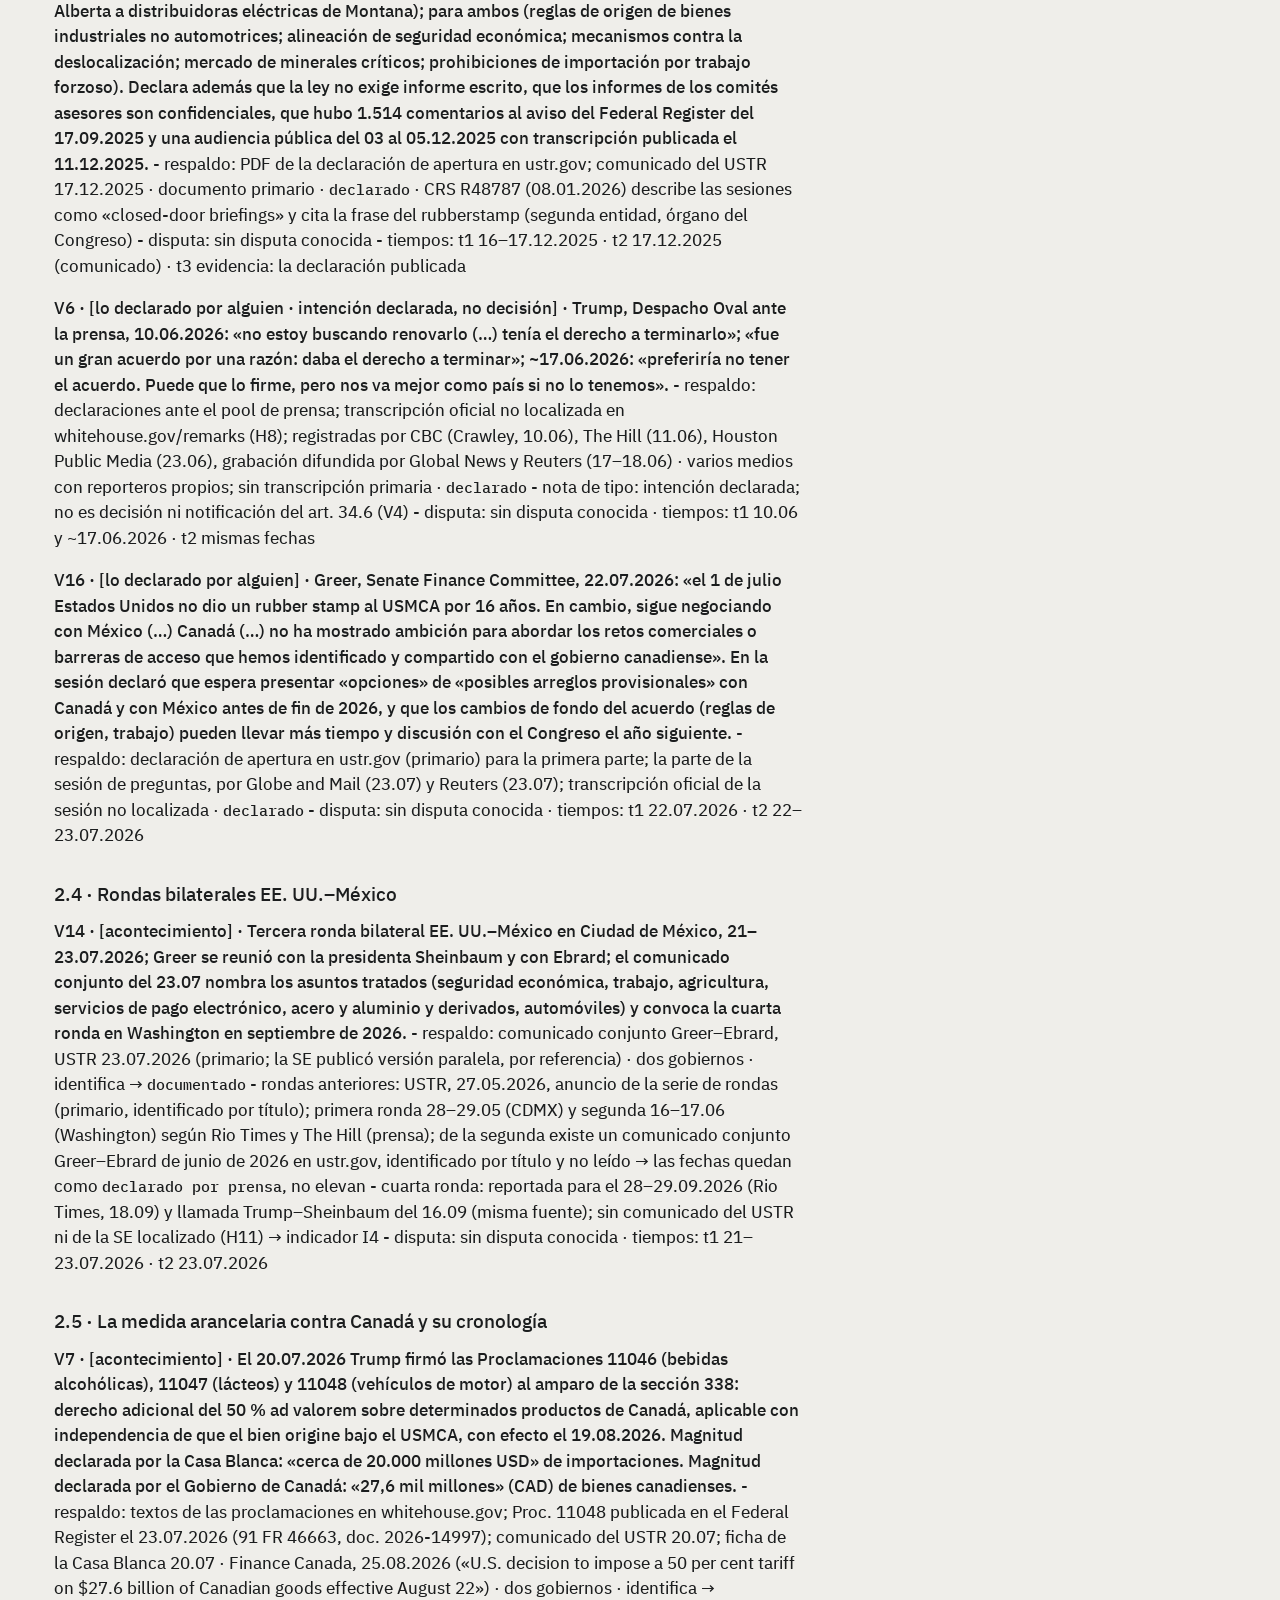
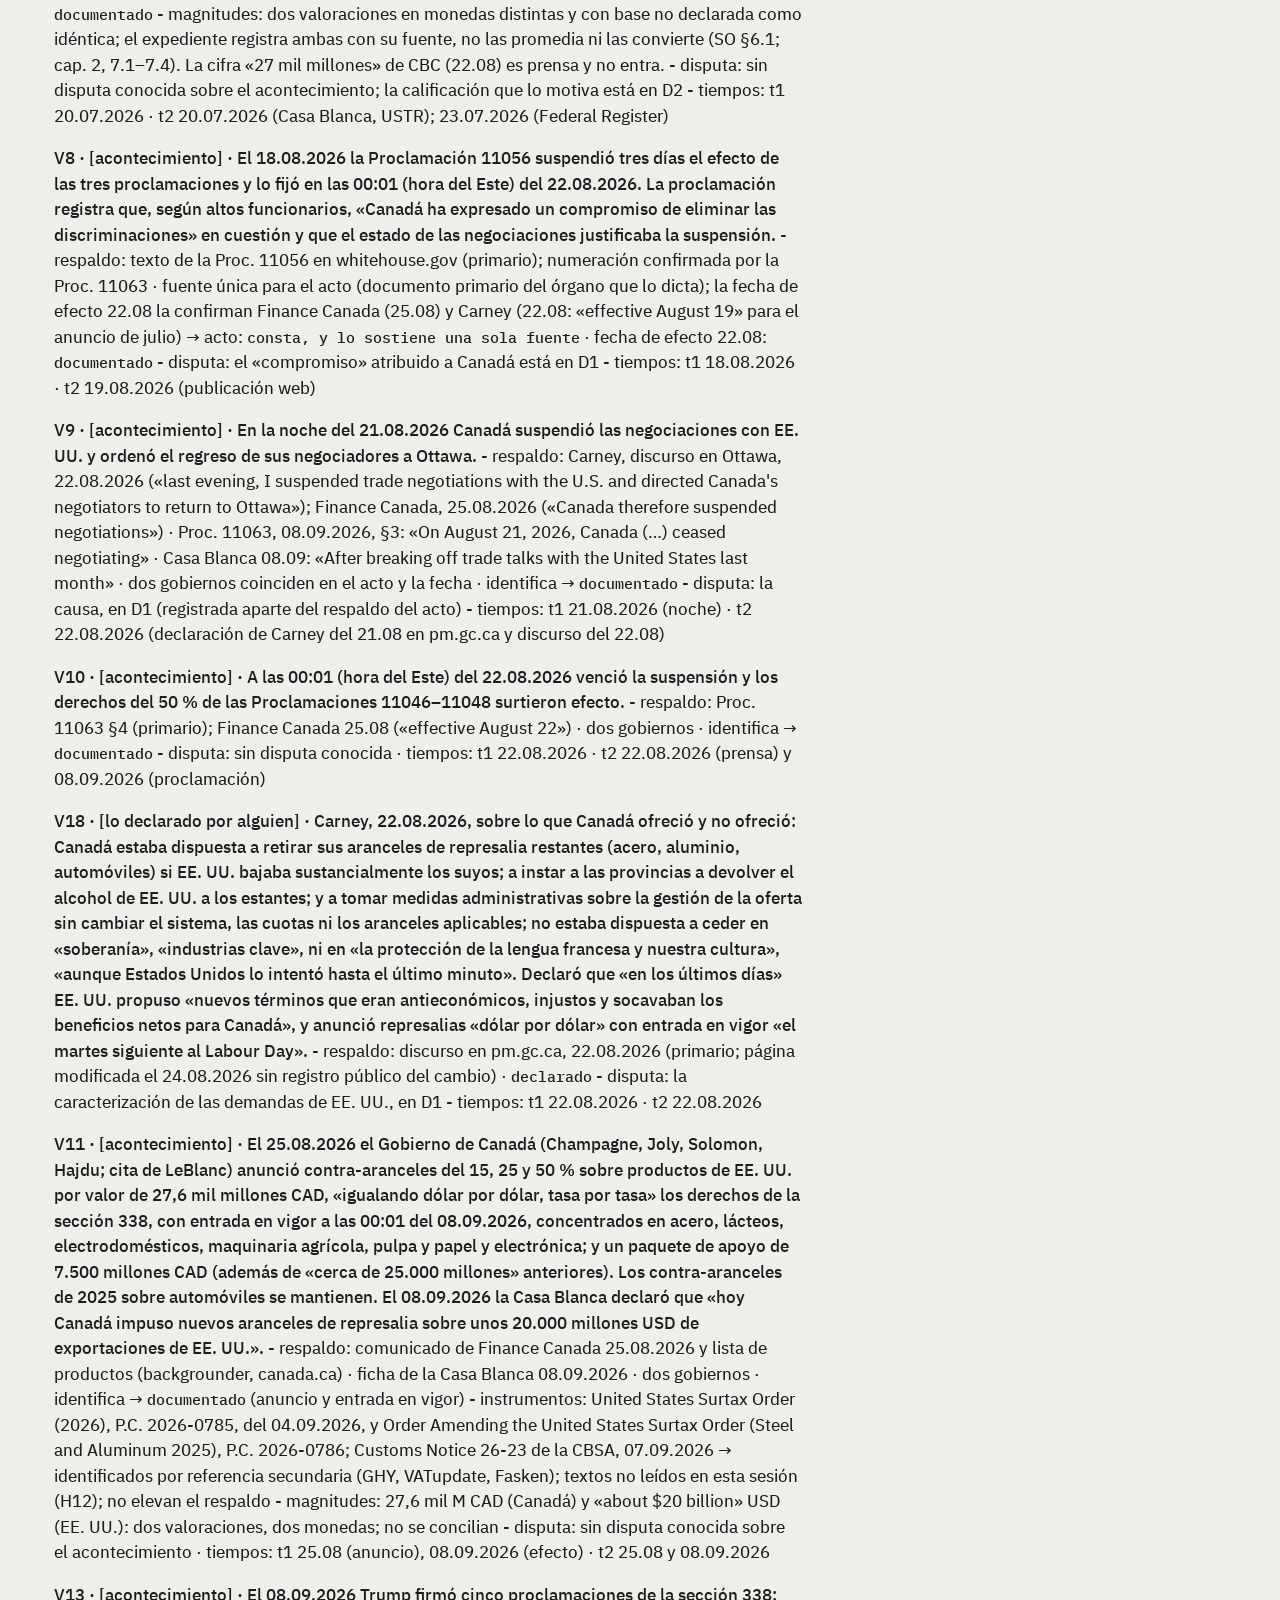
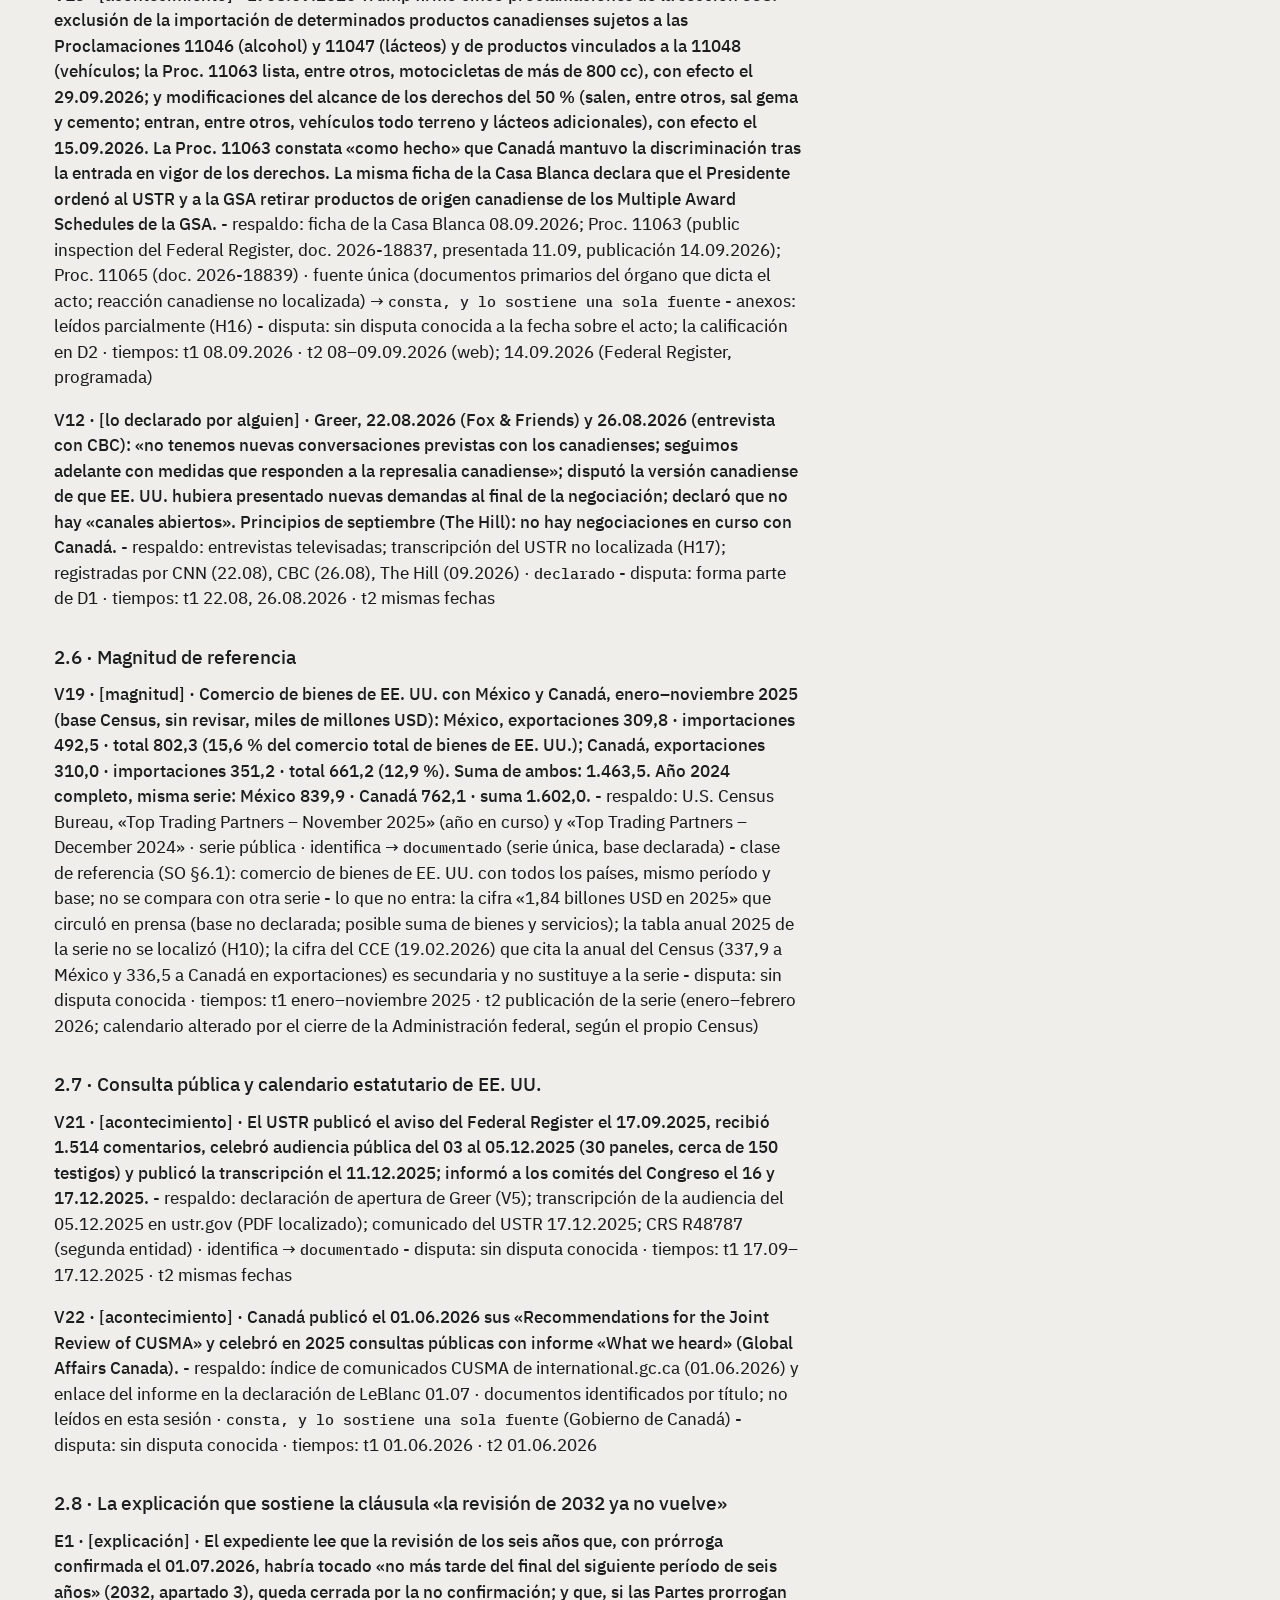
==== commit 5335f204: "marcado: JSON-LD schema.org, Open Graph común, canónica de portada y noindex de versiones Generado p" ====
--- a/AN-2026-001/index.html
+++ b/AN-2026-001/index.html
@@ -10,6 +10,9 @@
 <meta property="og:description" content="El 01.07.2026, en la revisión conjunta obligatoria del art. 34.7, EE. UU. no confirmó su voluntad de prorrogar el acuerdo 16 años y declaró que no lo renovaría «en su forma actual», lo que activa las revisiones anuales del art. 34.7.4 hasta prórroga o expiración el 01.07.2036.">
 <meta property="og:url" content="https://aetasnostra.es/AN-2026-001/">
 <meta property="og:image" content="https://aetasnostra.es/AN-2026-001/AN-2026-001_v1_miniatura.png">
+<meta property="og:site_name" content="Aetas Nostra">
+<meta property="og:locale" content="es_ES">
+<meta property="og:type" content="article">
 <link rel="icon" href="/favicon.ico" sizes="16x16 32x32 48x48">
 <link rel="icon" href="/favicon.svg" type="image/svg+xml">
 <link rel="apple-touch-icon" href="/apple-touch-icon-180.png">
@@ -93,6 +96,65 @@
 }
 </style>
 <meta name="robots" content="index,follow">
+<script type="application/ld+json" id="an-marcado">
+{
+  "@context": "https://schema.org",
+  "@graph": [
+    {
+      "@type": "WebPage",
+      "@id": "https://aetasnostra.es/AN-2026-001/",
+      "url": "https://aetasnostra.es/AN-2026-001/",
+      "name": "AN-2026-001 · Revisión conjunta del USMCA/T-MEC: EE. UU. no confirma la prórroga (art. 34.7) · Aetas Nostra",
+      "inLanguage": "es",
+      "isPartOf": {
+        "@id": "https://aetasnostra.es/#sitio"
+      },
+      "mainEntity": {
+        "@id": "https://aetasnostra.es/AN-2026-001/#expediente"
+      }
+    },
+    {
+      "@type": "Article",
+      "@id": "https://aetasnostra.es/AN-2026-001/#expediente",
+      "headline": "Revisión conjunta del USMCA/T-MEC: EE. UU. no confirma la prórroga (art. 34.7)",
+      "identifier": "AN-2026-001",
+      "version": "v1",
+      "description": "El 01.07.2026, en la revisión conjunta obligatoria del art. 34.7, EE. UU. no confirmó su voluntad de prorrogar el acuerdo 16 años y declaró que no lo renovaría «en su forma actual», lo que activa las revisiones anuales del art. 34.7.4 hasta prórroga o expiración el 01.07.2036.",
+      "inLanguage": "es",
+      "datePublished": "2026-09-19T08:45:29+02:00",
+      "dateModified": "2026-09-19T08:45:29+02:00",
+      "author": {
+        "@type": "Person",
+        "@id": "https://aetasnostra.es/sobre/#dani-collada",
+        "name": "Dani Collada",
+        "url": "https://aetasnostra.es/sobre/"
+      },
+      "publisher": {
+        "@type": "Organization",
+        "@id": "https://aetasnostra.es/#organizacion",
+        "name": "Aetas Nostra",
+        "url": "https://aetasnostra.es/"
+      },
+      "image": "https://aetasnostra.es/AN-2026-001/AN-2026-001_v1_miniatura.png",
+      "video": {
+        "@id": "https://aetasnostra.es/AN-2026-001/#pieza"
+      }
+    },
+    {
+      "@type": "VideoObject",
+      "@id": "https://aetasnostra.es/AN-2026-001/#pieza",
+      "name": "Revisión conjunta del USMCA/T-MEC: EE. UU. no confirma la prórroga (art. 34.7)",
+      "description": "El 01.07.2026, en la revisión conjunta obligatoria del art. 34.7, EE. UU. no confirmó su voluntad de prorrogar el acuerdo 16 años y declaró que no lo renovaría «en su forma actual», lo que activa las revisiones anuales del art. 34.7.4 hasta prórroga o expiración el 01.07.2036.",
+      "thumbnailUrl": "https://aetasnostra.es/AN-2026-001/AN-2026-001_v1_miniatura.webp",
+      "contentUrl": "https://aetasnostra.es/AN-2026-001/AN-2026-001_v1_pieza.mp4",
+      "uploadDate": "2026-09-23T16:58:18+02:00",
+      "duration": "PT11M35S",
+      "inLanguage": "es",
+      "sameAs": "https://www.youtube.com/watch?v=IseZPuz4CdQ"
+    }
+  ]
+}
+</script>
 </head>
 <body>
 <header class="cab">
